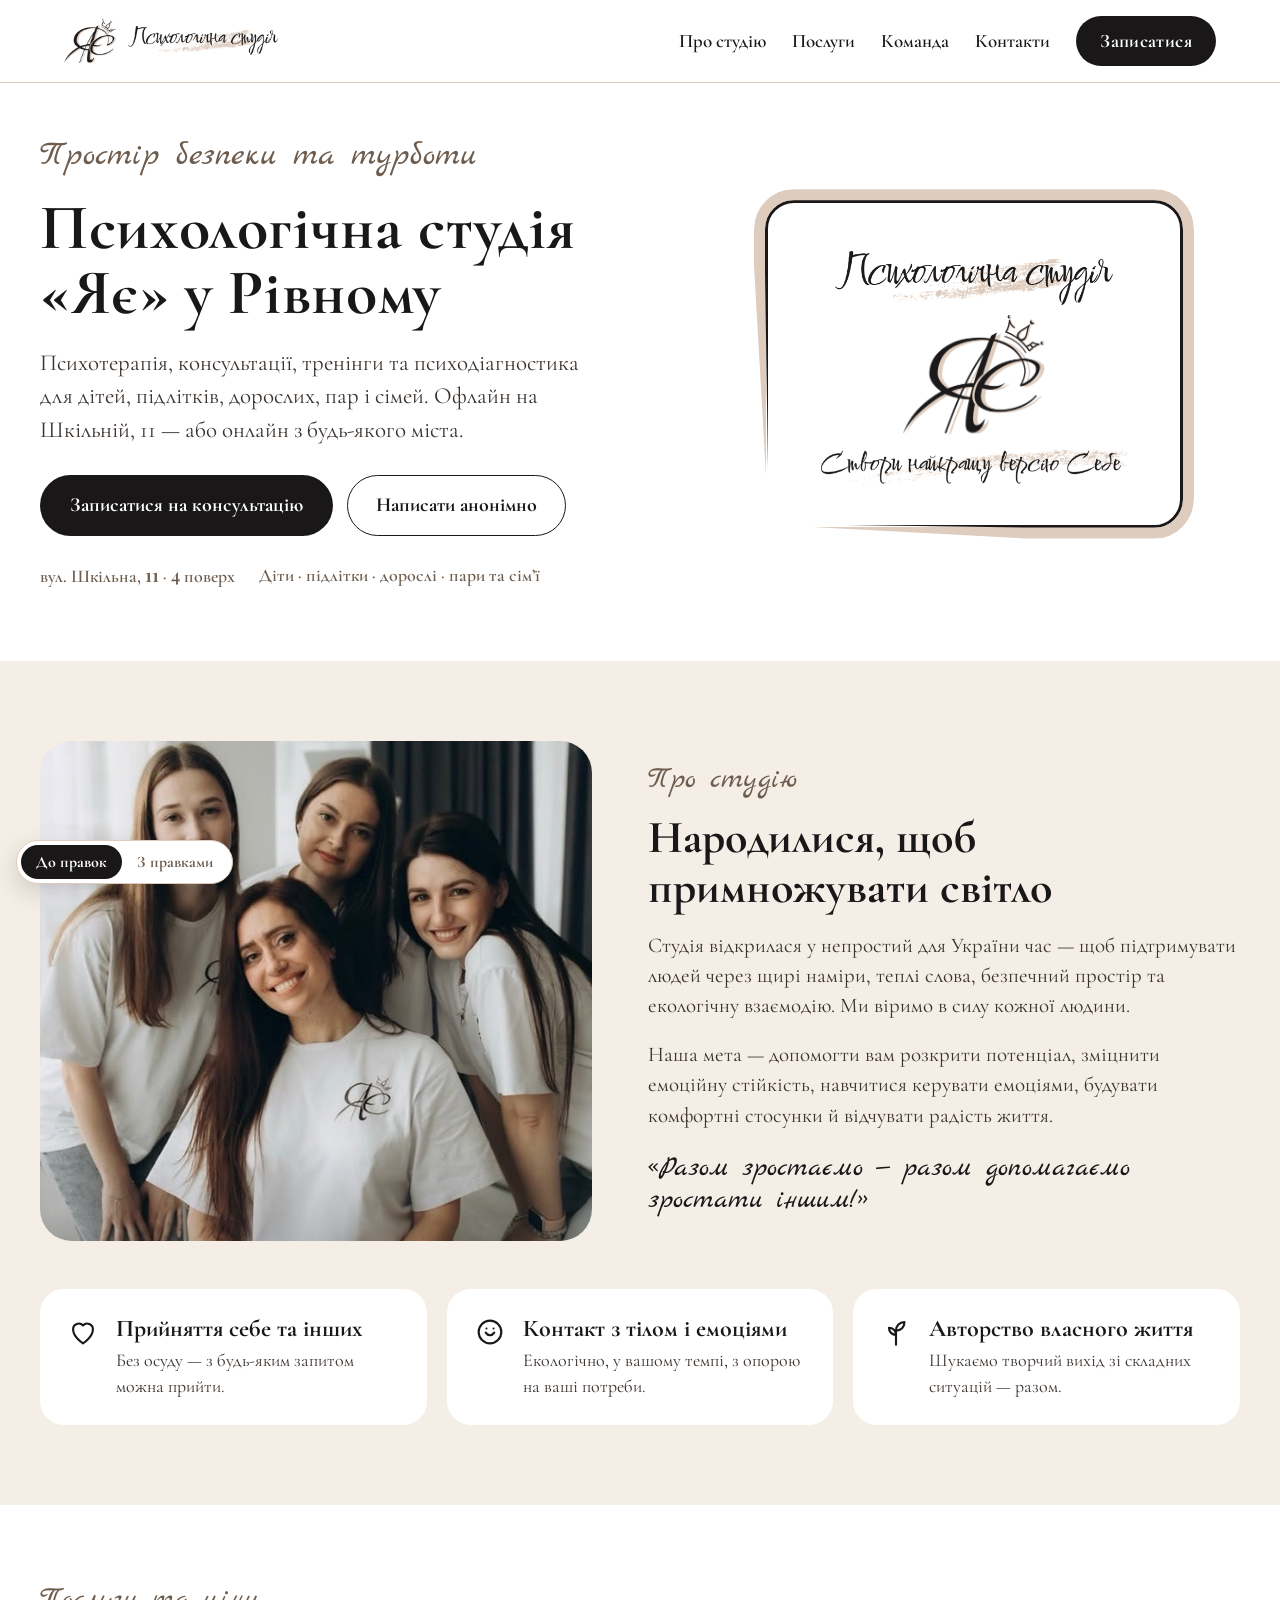
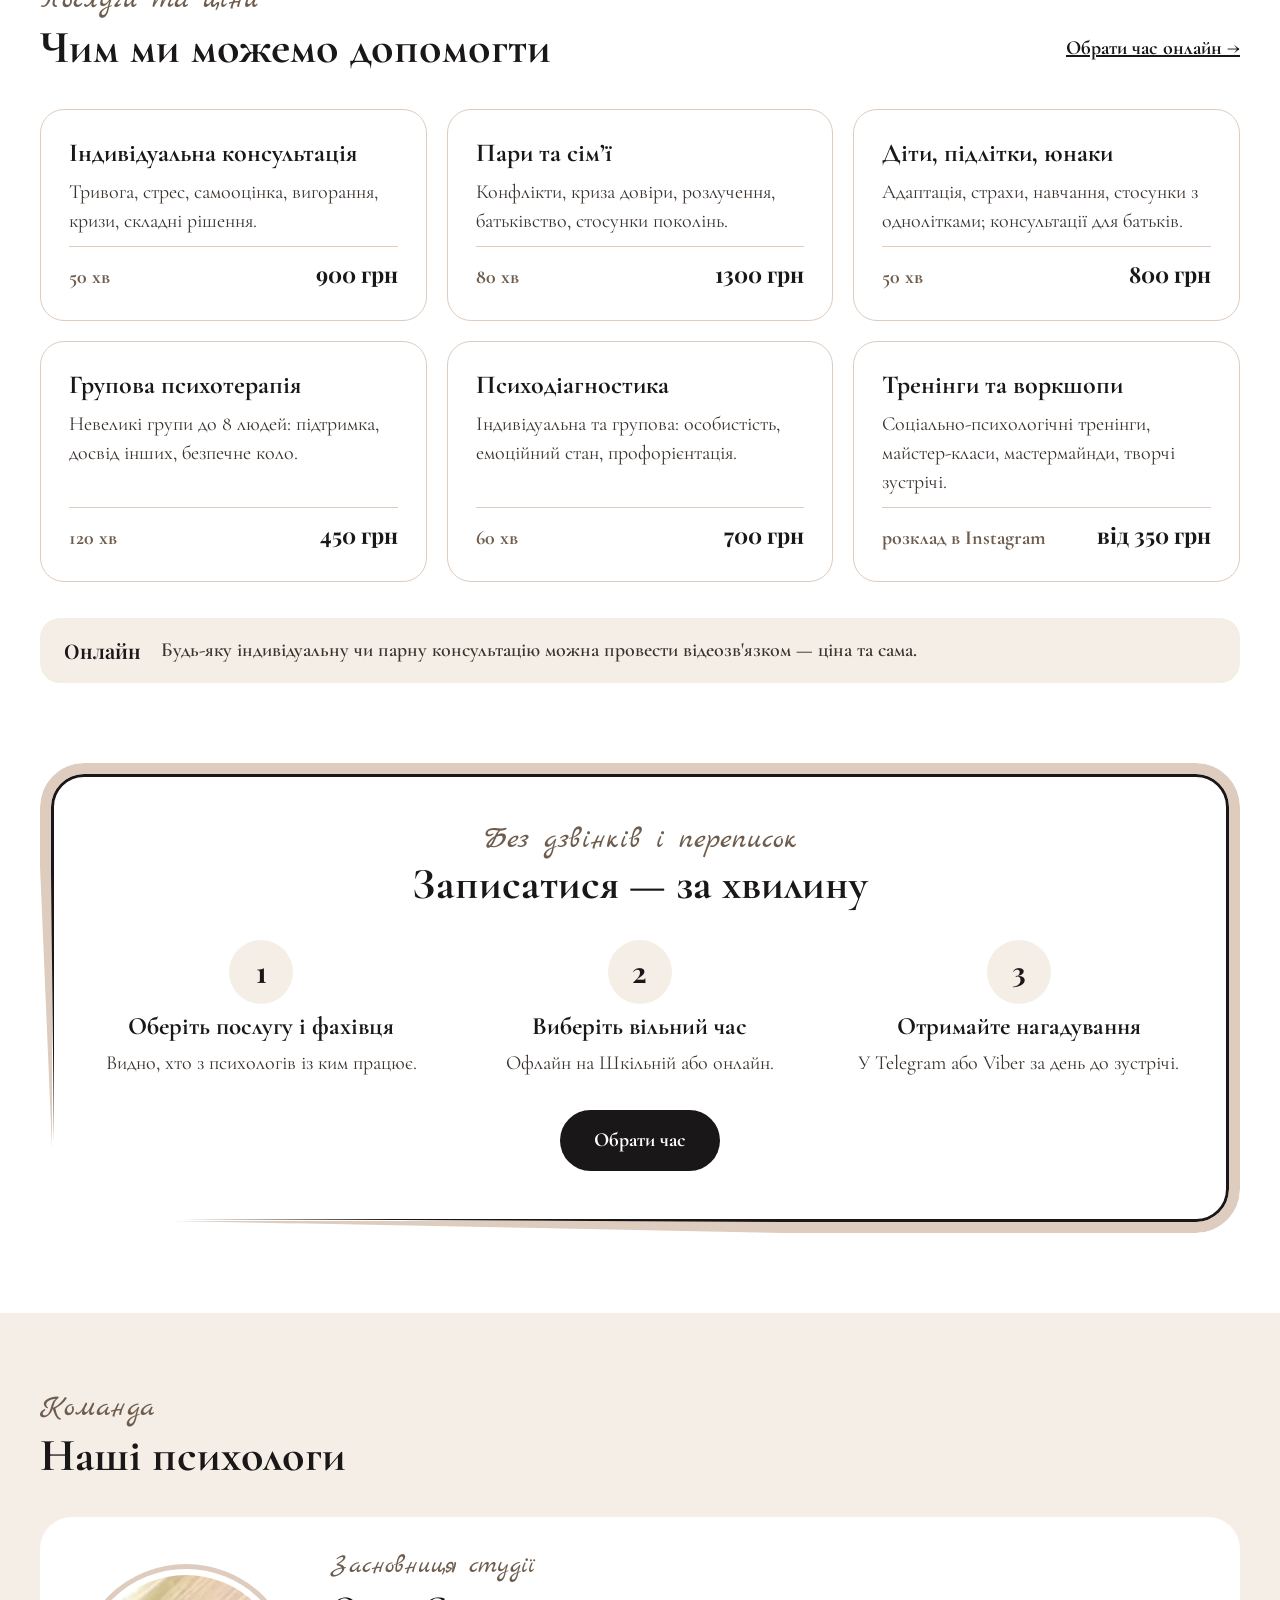
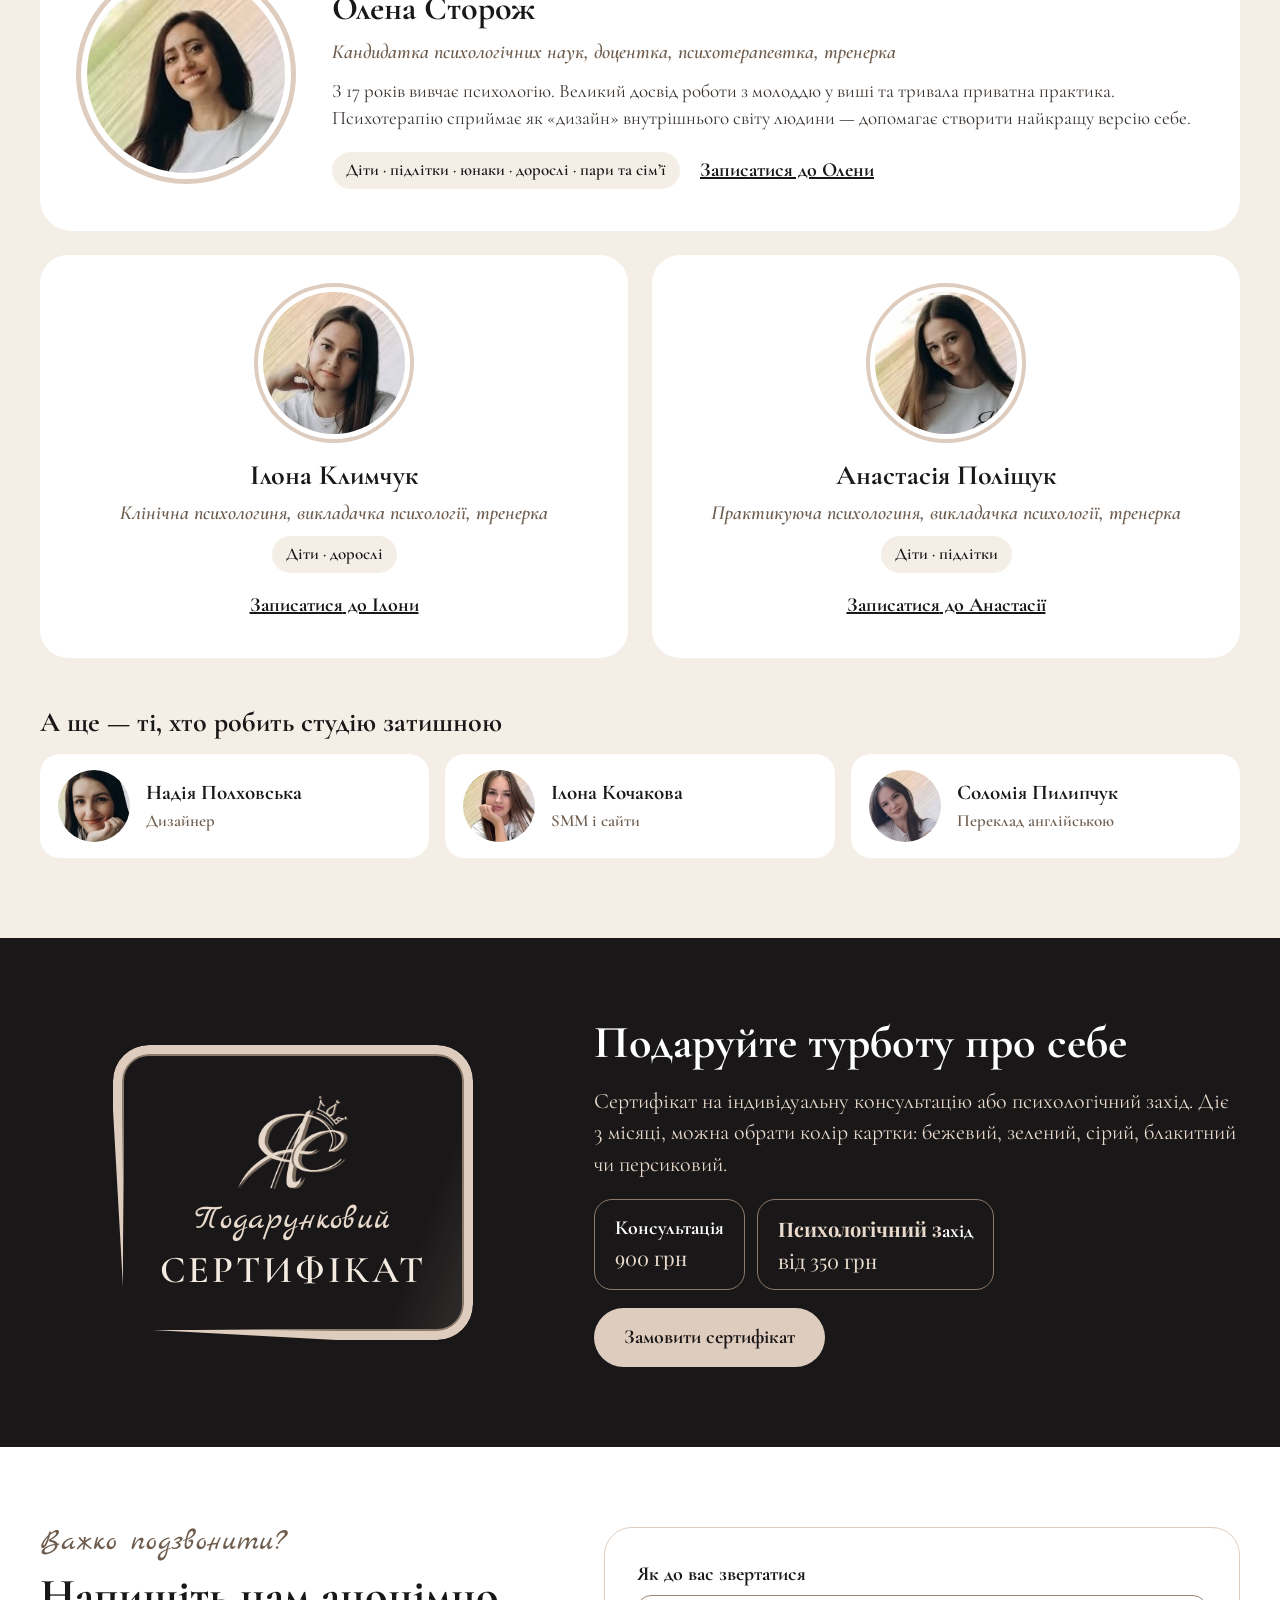
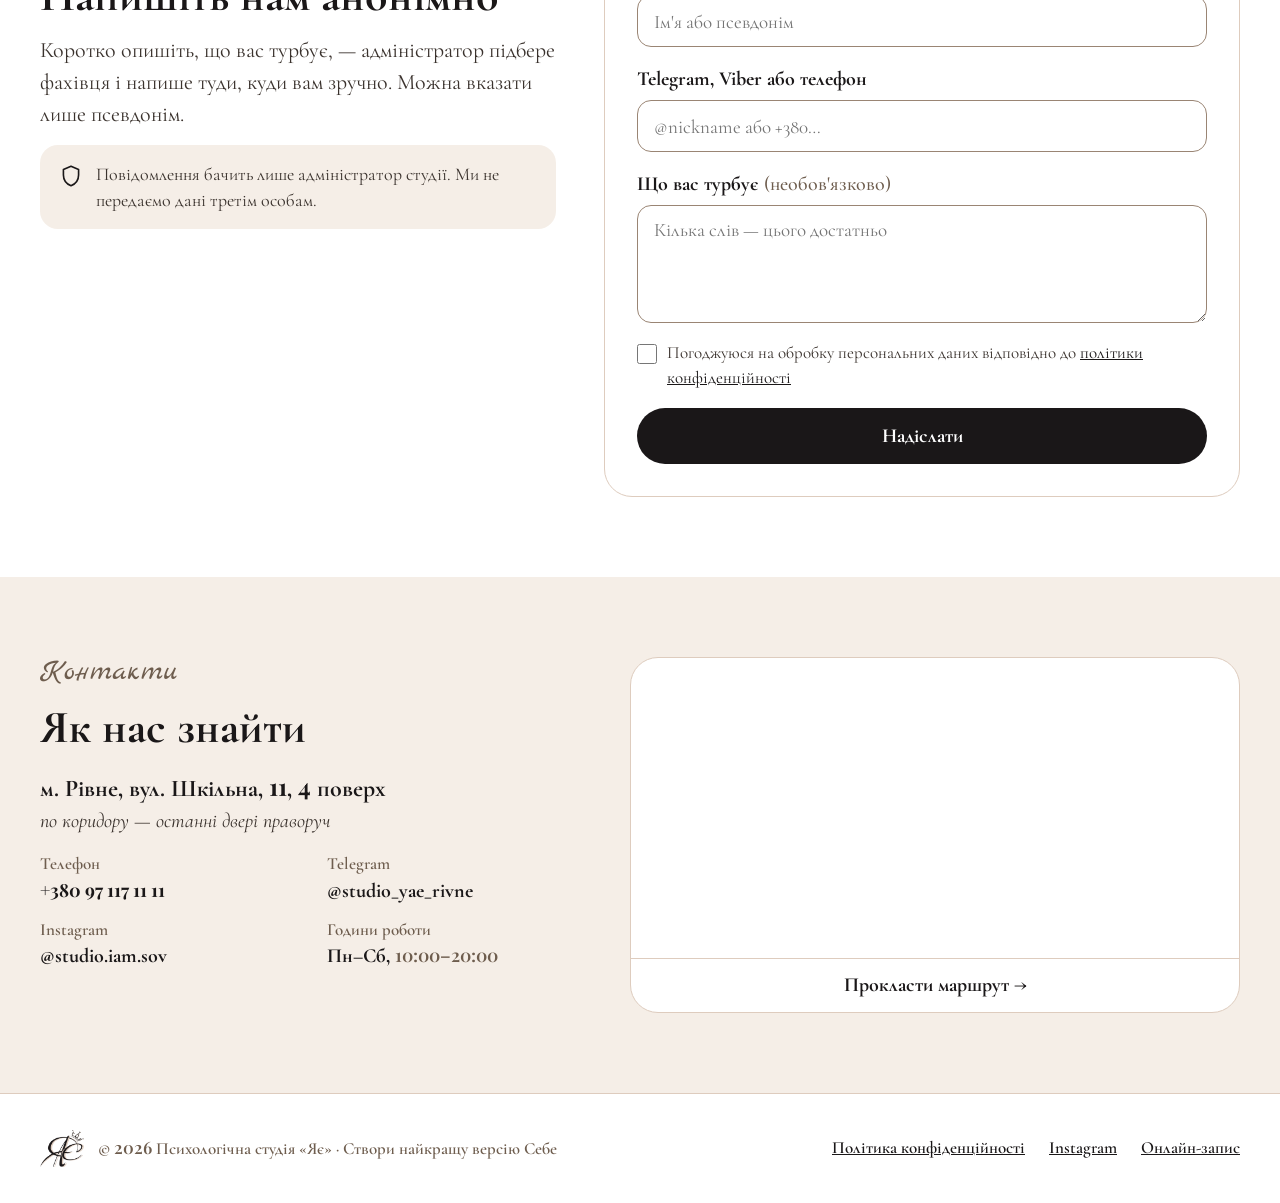
==== v1/index.html @ 4ca18512 "Switch between the site before the brief (v1/) and the merged one; drop the palette experiment Co-Au" ====
<!doctype html>
<html lang="uk">
<head>
<meta charset="utf-8">
<meta name="viewport" content="width=device-width, initial-scale=1">
<title>Психологічна студія «Яє» — Рівне</title>
<meta name="description" content="Психологічна студія «Яє» у Рівному: психотерапія, консультації, тренінги та психодіагностика для дітей, підлітків, дорослих, пар і сімей. Офлайн і онлайн.">
<meta property="og:title" content="Психологічна студія «Яє» — Рівне">
<meta property="og:description" content="Простір безпеки та турботи. Створи найкращу версію Себе.">
<meta property="og:image" content="assets/team.jpg">
<link rel="icon" href="assets/logo.png">
<link rel="preconnect" href="https://fonts.googleapis.com">
<link rel="preconnect" href="https://fonts.gstatic.com" crossorigin>
<link href="https://fonts.googleapis.com/css2?family=Cormorant+Garamond:ital,wght@0,500;0,600;0,700;1,500;1,600&family=Playfair+Display:wght@400;600;700&family=Marck+Script&display=swap" rel="stylesheet">
<link rel="stylesheet" href="style.css">
<script>if (!matchMedia('(prefers-reduced-motion: reduce)').matches) document.documentElement.classList.add('motion');</script>
<style>.vswitch{position:fixed;left:16px;bottom:16px;z-index:90;display:flex;background:#fff;border:1.5px solid #DECCBE;border-radius:999px;padding:4px;box-shadow:0 8px 24px rgba(26,23,24,.16)}.vswitch a{border-radius:999px;padding:9px 15px;font:700 16px/1 "Cormorant Garamond",Georgia,serif;color:#6E5D4E;text-decoration:none}.vswitch a.on{background:#1A1718;color:#fff}html.intro-on .vswitch{display:none}@media print{.vswitch{display:none}}</style>
</head>
<body>

<a href="#event" class="strip" data-until="2026-10-18">
  <span class="d-only"><span class="script">Запрошуємо!</span>&nbsp; День відкритих дверей — <span class="num">17</span> жовтня, <span class="num">11:00–19:00</span> · вхід вільний <span class="arr">→</span></span>
  <span class="m-only">День відкритих дверей · <span class="num">17</span> жовтня, <span class="num">11:00–19:00</span> <span class="arr">→</span></span>
</a>

<header class="site-header" id="header">
  <div class="wrap">
    <a href="#top" class="brand">
      <img src="assets/logo.png" alt="Логотип студії Я-Є" width="52">
      <img src="assets/wordmark.png" alt="Психологічна студія" width="150">
    </a>
    <a href="booking.html" class="btn header-cta m-only">Записатися</a>
    <button type="button" class="burger" id="burger" aria-label="Відкрити меню" aria-expanded="false" aria-controls="nav">
      <svg class="i-open" width="20" height="20" viewBox="0 0 24 24" fill="none" stroke="#1A1718" stroke-width="2" stroke-linecap="round" aria-hidden="true"><path d="M4 7h16M4 12h16M4 17h16"/></svg>
      <svg class="i-close" width="20" height="20" viewBox="0 0 24 24" fill="none" stroke="#1A1718" stroke-width="2" stroke-linecap="round" aria-hidden="true"><path d="M6 6l12 12M18 6L6 18"/></svg>
    </button>
    <nav class="site-nav" id="nav" aria-label="Головне меню">
      <a href="#about">Про студію</a>
      <a href="#services">Послуги<span class="m-only"> та ціни</span></a>
      <a href="#team">Команда</a>
      <a href="#event" data-until="2026-10-18">Події</a>
      <a href="#gift" class="m-only">Сертифікати</a>
      <a href="#contacts">Контакти</a>
      <a href="https://www.instagram.com/studio.iam.sov/" class="insta m-only">Instagram @studio.iam.sov</a>
      <a href="booking.html" class="btn">Записатися</a>
    </nav>
  </div>
</header>

<main>
  <section id="top" class="hero">
    <div class="wrap">
      <div class="hero-text">
        <div class="script">Простір безпеки та турботи</div>
        <h1>Психологічна студія «Яє» у Рівному</h1>
        <p class="lead">Психотерапія, консультації, тренінги та психодіагностика для дітей, підлітків, дорослих, пар і сімей. <span class="d-only">Офлайн на Шкільній, 11 — або онлайн з будь-якого міста.</span><span class="m-only">Офлайн або онлайн.</span></p>
        <div class="actions">
          <a href="booking.html" class="btn">Записатися на консультацію</a>
          <a href="#ask" class="btn-outline">Написати анонімно</a>
        </div>
        <div class="hero-meta">
          <span>вул. Шкільна, <span class="num">11</span> · <span class="num">4</span> поверх</span>
          <span>Діти · підлітки · дорослі · пари та сім’ї</span>
        </div>
      </div>
      <div class="hero-art">
        <div class="frame">
          <div class="frame-inner">
            <img src="assets/wordmark.png" alt="Психологічна студія" style="width:78%;max-width:280px">
            <img src="assets/logo.png" alt="Логотип студії Я-Є" style="width:40%;max-width:150px">
            <img src="assets/slogan.png" alt="Створи найкращу версію себе" style="width:86%;max-width:320px;margin-top:6px">
          </div>
        </div>
      </div>
    </div>
  </section>

  <section id="about" class="sand about">
    <div class="wrap">
      <div class="about-top">
        <div class="about-photo">
          <img src="assets/team.jpg" alt="Команда студії «Яє»" width="640" height="580">
        </div>
        <div class="about-text">
          <div class="script">Про студію</div>
          <h2>Народилися, щоб примножувати світло</h2>
          <p>Студія відкрилася у непростий для України час — щоб підтримувати людей через щирі наміри, теплі слова, безпечний простір та екологічну взаємодію.<span class="d-only"> Ми віримо в силу кожної людини.</span></p>
          <p>Наша мета — допомогти вам розкрити потенціал, зміцнити емоційну стійкість, навчитися керувати емоціями, будувати комфортні стосунки й відчувати радість життя.</p>
          <div class="motto">«Разом зростаємо — разом допомагаємо зростати іншим!»</div>
        </div>
      </div>
      <div class="values">
        <div class="value">
          <svg width="34" height="34" viewBox="0 0 24 24" fill="none" stroke="#1A1718" stroke-width="1.5" stroke-linecap="round" stroke-linejoin="round" aria-hidden="true"><path d="M12 20s-7-4.4-7-10a4 4 0 0 1 7-2.6A4 4 0 0 1 19 10c0 5.6-7 10-7 10z"/></svg>
          <div><h3>Прийняття себе та інших</h3><p>Без осуду — з будь-яким запитом можна прийти.</p></div>
        </div>
        <div class="value">
          <svg width="34" height="34" viewBox="0 0 24 24" fill="none" stroke="#1A1718" stroke-width="1.5" stroke-linecap="round" stroke-linejoin="round" aria-hidden="true"><circle cx="12" cy="12" r="8"/><path d="M9 12.5c.8 1.2 1.8 1.8 3 1.8s2.2-.6 3-1.8"/><path d="M9.5 9.5h.01M14.5 9.5h.01"/></svg>
          <div><h3>Контакт з тілом і емоціями</h3><p>Екологічно, у вашому темпі, з опорою на ваші потреби.</p></div>
        </div>
        <div class="value">
          <svg width="34" height="34" viewBox="0 0 24 24" fill="none" stroke="#1A1718" stroke-width="1.5" stroke-linecap="round" stroke-linejoin="round" aria-hidden="true"><path d="M12 21V11"/><path d="M12 11c0-3.5 2.5-6 6-6 0 3.5-2.5 6-6 6z"/><path d="M12 14c0-3-2.2-5-5-5 0 3 2.2 5 5 5z"/></svg>
          <div><h3>Авторство власного життя</h3><p>Шукаємо творчий вихід зі складних ситуацій — разом.</p></div>
        </div>
      </div>
    </div>
  </section>

  <section id="services" class="services">
    <div class="wrap stack">
      <div class="services-head" style="display:flex;flex-wrap:wrap;align-items:flex-end;justify-content:space-between;gap:16px">
        <div class="head">
          <div class="script">Послуги та ціни</div>
          <h2>Чим ми можемо допомогти</h2>
        </div>
        <a href="booking.html" class="d-only" style="font-weight:700;font-size:20px;padding:10px 0">Обрати час онлайн →</a>
      </div>
      <div class="svc-grid">
        <div class="svc">
          <div class="svc-head"><h3>Індивідуальна консультація</h3><span class="cost m-only">900 грн</span></div>
          <p>Тривога, стрес, самооцінка, вигорання, кризи, складні рішення.</p>
          <div class="price"><span class="time">50 хв<span class="m-only"> · офлайн або онлайн</span></span><span class="cost d-only">900 грн</span></div>
        </div>
        <div class="svc">
          <div class="svc-head"><h3>Пари та сім’ї</h3><span class="cost m-only">1300 грн</span></div>
          <p>Конфлікти, криза довіри, розлучення, батьківство, стосунки поколінь.</p>
          <div class="price"><span class="time">80 хв<span class="m-only"> · офлайн або онлайн</span></span><span class="cost d-only">1300 грн</span></div>
        </div>
        <div class="svc">
          <div class="svc-head"><h3>Діти, підлітки, юнаки</h3><span class="cost m-only">800 грн</span></div>
          <p>Адаптація, страхи, навчання, стосунки з однолітками; консультації для батьків.</p>
          <div class="price"><span class="time">50 хв</span><span class="cost d-only">800 грн</span></div>
        </div>
        <div class="svc">
          <div class="svc-head"><h3>Групова психотерапія</h3><span class="cost m-only">450 грн</span></div>
          <p>Невеликі групи до 8 людей: підтримка, досвід інших, безпечне коло.</p>
          <div class="price"><span class="time">120 хв<span class="m-only"> · до 8 людей</span></span><span class="cost d-only">450 грн</span></div>
        </div>
        <div class="svc">
          <div class="svc-head"><h3>Психодіагностика</h3><span class="cost m-only">700 грн</span></div>
          <p>Індивідуальна та групова: особистість, емоційний стан, профорієнтація.</p>
          <div class="price"><span class="time">60 хв</span><span class="cost d-only">700 грн</span></div>
        </div>
        <div class="svc">
          <div class="svc-head"><h3>Тренінги та воркшопи</h3><span class="cost m-only">від 350 грн</span></div>
          <p>Соціально-психологічні тренінги, майстер-класи, мастермайнди, творчі зустрічі.</p>
          <div class="price"><span class="time">розклад в Instagram</span><span class="cost d-only">від 350 грн</span></div>
        </div>
      </div>
      <div class="note">
        <span class="num">Онлайн</span>
        <span class="muted"><span class="m-only"> — </span>Будь-яку індивідуальну чи парну консультацію можна провести відеозв'язком<span class="d-only"> — ціна та сама</span>.</span>
      </div>
      <a href="booking.html" class="btn m-only">Обрати час онлайн</a>
    </div>
  </section>

  <section class="steps">
    <div class="wrap frame">
      <div class="frame-inner">
        <div class="head" style="align-items:center;text-align:center;gap:6px">
          <div class="script">Без дзвінків і переписок</div>
          <h2 style="font-size:44px">Записатися — за хвилину</h2>
        </div>
        <div class="steps-list">
          <div class="step"><span class="n">1</span><div><h3>Оберіть послугу і фахівця</h3><p class="muted">Видно, хто з психологів із ким працює.</p></div></div>
          <div class="step"><span class="n">2</span><div><h3>Виберіть вільний час</h3><p class="muted">Офлайн на Шкільній або онлайн.</p></div></div>
          <div class="step"><span class="n">3</span><div><h3>Отримайте нагадування</h3><p class="muted">У Telegram або Viber за день до зустрічі.</p></div></div>
        </div>
        <div class="center" style="display:flex;justify-content:center">
          <a href="booking.html" class="btn" style="padding:16px 34px">Обрати час</a>
        </div>
      </div>
    </div>
  </section>

  <section id="team" class="sand team">
    <div class="wrap stack">
      <div class="head">
        <div class="script">Команда</div>
        <h2>Наші психологи</h2>
        <span class="m-only" style="font-size:16px;color:#6E5D4E;font-weight:600">Гортайте вбік →</span>
      </div>

      <div class="psy-list">
        <div class="person founder">
          <div class="avatar"><img src="assets/olena.jpg" alt="Олена Сторож" width="210" height="210"></div>
          <div class="info">
            <div class="badge">Засновниця студії</div>
            <h3>Олена Сторож</h3>
            <div class="role">Кандидатка психологічних наук, доцентка, психотерапевтка, тренерка</div>
            <p class="bio">З 17 років вивчає психологію. Великий досвід роботи з молоддю у виші та тривала приватна практика. Психотерапію сприймає як «дизайн» внутрішнього світу людини — допомагає створити найкращу версію себе.</p>
            <div class="row">
              <span class="pill-tag">Діти · <span class="d-only">підлітки · юнаки · </span>дорослі · пари та сім’ї</span>
              <a href="booking.html?spec=a" class="cta">Записатися<span class="d-only"> до Олени</span></a>
            </div>
          </div>
        </div>
        <div class="person">
          <div class="avatar"><img src="assets/ilona-klymchuk.jpg" alt="Ілона Климчук" width="220" height="220"></div>
          <div class="badge m-only"></div>
          <h3>Ілона Климчук</h3>
          <div class="role">Клінічна психологиня, викладачка психології, тренерка</div>
          <span class="pill-tag">Діти · дорослі</span>
          <a href="booking.html?spec=b" class="cta">Записатися<span class="d-only"> до Ілони</span></a>
        </div>
        <div class="person">
          <div class="avatar"><img src="assets/anastasiia.jpg" alt="Анастасія Поліщук" width="205" height="205"></div>
          <div class="badge m-only"></div>
          <h3>Анастасія Поліщук</h3>
          <div class="role">Практикуюча психологиня, викладачка психології, тренерка</div>
          <span class="pill-tag">Діти · підлітки</span>
          <a href="booking.html?spec=c" class="cta">Записатися<span class="d-only"> до Анастасії</span></a>
        </div>
      </div>

      <div class="crew">
        <h3>А ще — ті, хто робить студію затишною</h3>
        <div class="crew-list">
          <div class="crew-item"><img src="assets/nadiia.jpg" alt="Надія Полховська"><div><b>Надія Полховська</b><span>Дизайнер</span></div></div>
          <div class="crew-item"><img src="assets/ilona-kochakova.jpg" alt="Ілона Кочакова"><div><b>Ілона Кочакова</b><span>SMM і сайти</span></div></div>
          <div class="crew-item"><img src="assets/solomiia.jpg" alt="Соломія Пилипчук"><div><b>Соломія Пилипчук</b><span>Переклад англійською</span></div></div>
        </div>
      </div>
    </div>
  </section>

  <section id="event" class="event" data-until="2026-10-18">
    <div class="frame">
      <div class="frame-inner">
        <div class="cal" aria-label="17 жовтня, субота, 11:00–19:00">
          <div class="m">ЖОВТЕНЬ</div>
          <div class="d">17</div>
          <div class="w">субота · 11:00–19:00</div>
        </div>
        <div class="event-text">
          <div class="script">Запрошуємо на</div>
          <h2>ДЕНЬ ВІДКРИТИХ ДВЕРЕЙ</h2>
          <ul class="program">
            <li>знайомство з командою</li>
            <li>наші цінності й напрями роботи</li>
            <li>обговорення ваших запитів</li>
            <li>частування, фото та відео</li>
          </ul>
          <div class="addr">вул. Шкільна, <span class="num">11</span>, <span class="num">4</span> поверх <i>— по коридору останні двері праворуч</i></div>
          <div class="ev-actions" style="display:flex;flex-wrap:wrap;gap:14px;margin-top:4px">
            <a href="#contacts" class="btn" style="padding:14px 28px;font-size:20px">Як нас знайти</a>
            <span class="bye">До зустрічі!</span>
          </div>
        </div>
      </div>
    </div>
  </section>

  <section id="gift" class="gift">
    <div class="wrap">
      <div class="gift-art">
        <div class="frame">
          <span class="sheen" aria-hidden="true"></span>
          <div class="frame-inner">
            <img src="assets/logo-light.png" alt="Логотип студії Я-Є" width="110">
            <div class="script">Подарунковий</div>
            <div class="title">СЕРТИФІКАТ</div>
          </div>
        </div>
      </div>
      <div class="gift-text">
        <h2>Подаруйте турботу про себе</h2>
        <p>Сертифікат на індивідуальну консультацію або психологічний захід. Діє 3 місяці, можна обрати колір картки<span class="d-only">: бежевий, зелений, сірий, блакитний чи персиковий</span>.</p>
        <div class="gift-opts">
          <div class="opt"><b>Консультація</b><span>900 грн</span></div>
          <div class="opt"><b><span class="d-only">Психологічний з</span><span class="m-only">З</span>ахід</b><span>від 350 грн</span></div>
        </div>
        <div><a href="#ask" class="btn-light">Замовити сертифікат</a></div>
      </div>
    </div>
  </section>

  <section id="ask">
    <div class="wrap two">
      <div class="ask-text">
        <div class="script">Важко подзвонити?</div>
        <h2>Напишіть нам анонімно</h2>
        <p class="muted"><span class="d-only">Коротко опишіть, що вас турбує, — а</span><span class="m-only">А</span>дміністратор підбере фахівця і напише туди, куди вам зручно. Можна вказати лише псевдонім.</p>
        <div class="privacy d-only">
          <svg width="26" height="26" viewBox="0 0 24 24" fill="none" stroke="#1A1718" stroke-width="1.5" stroke-linecap="round" stroke-linejoin="round" aria-hidden="true"><path d="M12 3l7 3v5c0 4.5-3 8.3-7 10-4-1.7-7-5.5-7-10V6l7-3z"/></svg>
          <span>Повідомлення бачить лише адміністратор студії. Ми не передаємо дані третім особам.</span>
        </div>
      </div>
      <form class="ask" id="ask-form">
        <div class="field">
          <label for="ask-name">Як до вас звертатися</label>
          <input id="ask-name" name="name" type="text" placeholder="Ім'я або псевдонім" autocomplete="nickname" required>
        </div>
        <div class="field">
          <label for="ask-contact">Telegram, Viber або телефон</label>
          <input id="ask-contact" name="contact" type="text" placeholder="@nickname або +380…" required>
        </div>
        <div class="field">
          <label for="ask-text">Що вас турбує <span>(необов'язково)</span></label>
          <textarea id="ask-text" name="message" rows="4" placeholder="Кілька слів — цього достатньо"></textarea>
        </div>
        <label class="check">
          <input type="checkbox" required>
          <span>Погоджуюся на обробку персональних даних відповідно до <a href="#privacy">політики конфіденційності</a></span>
        </label>
        <button type="submit" class="btn">Надіслати</button>
        <div class="form-ok" id="ask-ok" hidden><svg width="24" height="24" viewBox="0 0 24 24" fill="none" stroke="#1A1718" stroke-width="2" stroke-linecap="round" stroke-linejoin="round" aria-hidden="true"><path d="M5 12.5l4.5 4.5L19 7.5"/></svg><span>Дякуємо! Адміністратор напише вам найближчим часом.</span></div>
        <div class="safe-note m-only">
          <svg width="20" height="20" viewBox="0 0 24 24" fill="none" stroke="#1A1718" stroke-width="1.6" stroke-linecap="round" stroke-linejoin="round" aria-hidden="true"><path d="M12 3l7 3v5c0 4.5-3 8.3-7 10-4-1.7-7-5.5-7-10V6l7-3z"/></svg>
          <span>Повідомлення бачить лише адміністратор студії.</span>
        </div>
      </form>
    </div>
  </section>

  <section id="contacts" class="sand contacts">
    <div class="wrap two" style="gap:40px">
      <div class="info">
        <div class="script">Контакти</div>
        <h2>Як нас знайти</h2>
        <div class="where">
          <b>м. Рівне, вул. Шкільна, <span class="num">11</span>, <span class="num">4</span> поверх</b>
          <i>по коридору — останні двері праворуч</i>
        </div>
        <div class="kv">
          <a href="tel:+380971171111"><span><span class="d-only">Телефон</span><span class="m-only">Подзвонити</span></span><b class="num">+380 97 117 11 11</b></a>
          <a href="https://t.me/studio_yae_rivne"><span>Telegram</span><b>@studio_yae_rivne</b></a>
          <a href="https://www.instagram.com/studio.iam.sov/"><span>Instagram</span><b>@studio.iam.sov</b></a>
          <div><span>Години роботи</span><b>Пн–Сб, <span class="num">10:00–20:00</span></b></div>
        </div>
      </div>
      <div class="map">
        <iframe title="Карта: Рівне, вул. Шкільна, 11" loading="lazy" referrerpolicy="no-referrer-when-downgrade" src="https://maps.google.com/maps?q=%D0%A0%D1%96%D0%B2%D0%BD%D0%B5%2C%20%D0%B2%D1%83%D0%BB.%20%D0%A8%D0%BA%D1%96%D0%BB%D1%8C%D0%BD%D0%B0%2C%2011&z=16&output=embed"></iframe>
        <a href="https://maps.google.com/?q=%D0%A0%D1%96%D0%B2%D0%BD%D0%B5%2C%20%D0%B2%D1%83%D0%BB.%20%D0%A8%D0%BA%D1%96%D0%BB%D1%8C%D0%BD%D0%B0%2C%2011" target="_blank" rel="noopener">Прокласти маршрут →</a>
      </div>
    </div>
  </section>
</main>

<footer id="privacy" class="site-footer">
  <div class="wrap">
    <div class="brand-line">
      <img src="assets/logo.png" alt="Логотип студії Я-Є" width="44">
      <span>© <span class="num">2026</span> Психологічна студія «Яє»<span class="d-only"> · Створи найкращу версію Себе</span></span>
    </div>
    <div class="links">
      <a href="#privacy">Політика конфіденційності</a>
      <a href="https://www.instagram.com/studio.iam.sov/" class="d-only">Instagram</a>
      <a href="booking.html">Онлайн-запис</a>
    </div>
  </div>
</footer>

<script>
  // Mobile menu
  var header = document.getElementById('header');
  var burger = document.getElementById('burger');
  function setMenu(open) {
    header.classList.toggle('menu-open', open);
    burger.setAttribute('aria-expanded', open);
    burger.setAttribute('aria-label', open ? 'Закрити меню' : 'Відкрити меню');
  }
  burger.addEventListener('click', function () { setMenu(!header.classList.contains('menu-open')); });
  document.querySelectorAll('#nav a').forEach(function (a) { a.addEventListener('click', function () { setMenu(false); }); });

  // Hide the open-day announcement once the event is over
  var today = new Date().toISOString().slice(0, 10);
  document.querySelectorAll('[data-until]').forEach(function (el) {
    if (today >= el.getAttribute('data-until')) el.remove();
  });

  // Anonymous request form (not sent anywhere yet)
  document.getElementById('ask-form').addEventListener('submit', function (e) {
    e.preventDefault();
    this.querySelector('button[type=submit]').hidden = true;
    document.getElementById('ask-ok').hidden = false;
  });

  // Header gets a soft shadow once the page scrolls
  function onScroll() { header.classList.toggle('scrolled', window.scrollY > 8); }
  window.addEventListener('scroll', onScroll, { passive: true });
  onScroll();

  // Motion: frames draw themselves, blocks float in, script captions write themselves
  (function () {
    if (!document.documentElement.classList.contains('motion') || !('IntersectionObserver' in window)) {
      document.documentElement.classList.remove('motion');
      return;
    }

    // Hero title word by word
    var h1 = document.querySelector('.hero h1');
    h1.innerHTML = h1.textContent.trim().split(/\s+/).map(function (w, i) {
      return '<span class="wd" style="--i:' + i + '">' + w + '</span>';
    }).join(' ');

    // Menu items slide in one after another
    document.querySelectorAll('#nav a').forEach(function (a, i) { a.style.setProperty('--i', i); });

    // Start each frame's brush stroke inside its open corner
    var frames = document.querySelectorAll('.frame');
    function aimFrames() {
      frames.forEach(function (f) {
        var w = f.offsetWidth, h = f.offsetHeight;
        function ang(x, y) { return (Math.atan2(x - w / 2, h / 2 - y) * 180 / Math.PI + 360) % 360; }
        f.style.setProperty('--fs', ((ang(0, h * .82) + ang(w * .11, h)) / 2).toFixed(1) + 'deg');
      });
    }
    aimFrames();
    window.addEventListener('resize', aimFrames);

    var reveal = '.head > :not(.script), .services-head > a, .about-photo, .about-text > :not(.script), .value, .svc, .note,' +
      ' .services .wrap > .btn, .step, .steps .center, .person, .crew h3, .crew-item, .cal, .event-text > :not(.script),' +
      ' .gift-text > *, .ask-text > :not(.script), form.ask, .contacts .info > :not(.script), .map';
    document.querySelectorAll(reveal).forEach(function (el) { el.classList.add('rv'); });
    document.querySelectorAll('main .script').forEach(function (el) { if (!el.closest('.hero')) el.classList.add('w'); });

    var io = new IntersectionObserver(function (entries) {
      var n = 0;
      entries.forEach(function (e) {
        if (!e.isIntersecting) return;
        var el = e.target;
        if (el.classList.contains('frame')) el.classList.add('drawn');
        else {
          el.style.setProperty('--d', Math.min(n++ * .09, .45) + 's');
          el.classList.add('in');
        }
        io.unobserve(el);
      });
    }, { rootMargin: '0px 0px -8% 0px', threshold: .12 });
    document.querySelectorAll('.frame, .rv').forEach(function (el) { io.observe(el); });

    var ioScript = new IntersectionObserver(function (entries) {
      entries.forEach(function (e) {
        if (e.isIntersecting) { e.target.classList.add('in'); ioScript.unobserve(e.target); }
      });
    }, { rootMargin: '0px 0px -8% 0px', threshold: .5 });
    document.querySelectorAll('.script.w').forEach(function (el) { ioScript.observe(el); });

    // Gift certificate tilts toward the mouse
    var gift = document.querySelector('.gift-art');
    var card = gift.querySelector('.frame');
    gift.addEventListener('pointermove', function (e) {
      if (e.pointerType !== 'mouse') return;
      var r = card.getBoundingClientRect();
      card.style.setProperty('--ry', ((e.clientX - r.left) / r.width - .5) * 16 + 'deg');
      card.style.setProperty('--rx', -((e.clientY - r.top) / r.height - .5) * 16 + 'deg');
    });
    gift.addEventListener('pointerleave', function () {
      card.style.removeProperty('--rx');
      card.style.removeProperty('--ry');
    });
  })();
</script>
<nav class="vswitch" aria-label="Версія сайту"><a href="./" class="on" aria-current="page">До правок</a><a href="../">З правками</a></nav>
</body>
</html>
---- v1/style.css ----
:root{
  --ink:#1A1718; --brown:#6E5D4E; --text:#3A322D; --beige:#DECCBE; --sand:#F5EEE7; --line:#9A8574;
  --serif:'Cormorant Garamond', Georgia, serif;
  --num:'Playfair Display', Georgia, serif;
  --script:'Marck Script', cursive;
}
*{box-sizing:border-box}
html{scroll-behavior:smooth;scroll-padding-top:90px}
body{margin:0;background:#fff;font-family:var(--serif);color:var(--ink);font-size:20px;line-height:1.45}
a{color:var(--ink)}a:hover{color:var(--brown)}
img{display:block;height:auto;max-width:100%}
input,textarea,select,button{font-family:inherit}
input:focus,textarea:focus,button:focus-visible{outline:2px solid var(--ink);outline-offset:2px}
h1,h2,h3,p{margin:0}
.wrap{max-width:1200px;margin:0 auto}
.num{font-family:var(--num)}
.script{font-family:var(--script);line-height:1;color:var(--brown);font-size:30px}
.muted{color:var(--text)}
.m-only{display:none!important}
section{padding:80px 24px}
.sand{background:var(--sand)}
h2{font-size:46px;line-height:1.08;font-weight:700}
h3{font-weight:700;line-height:1.15}
.head{display:flex;flex-direction:column;gap:8px}
.stack{display:flex;flex-direction:column;gap:36px}
.pill-tag{background:var(--sand);border-radius:999px;padding:6px 14px;font-size:17px;font-weight:600}

.btn{display:inline-flex;align-items:center;justify-content:center;text-decoration:none;background:var(--ink);color:#fff;padding:16px 30px;border-radius:999px;font-weight:700;font-size:20px;border:none;cursor:pointer}
.btn:hover{color:#fff;background:#3A322D}
.btn-outline{display:inline-flex;align-items:center;justify-content:center;text-decoration:none;border:1.5px solid var(--ink);padding:15px 28px;border-radius:999px;font-weight:700;font-size:20px;background:#fff}
.btn-light{display:inline-flex;align-items:center;justify-content:center;text-decoration:none;background:var(--beige);color:var(--ink);padding:15px 30px;border-radius:999px;font-weight:700}
.btn-light:hover{color:var(--ink);background:#E8DACC}

/* Open frame from the studio's logo file: the dark line sits right on the
   beige stroke, the bottom-left corner doesn't close, and the left side and
   the bottom taper off like a brush stroke */
.frame{--bw:12px;--gap:-1px;--lw:3px;--lc:var(--ink);--r:40px;--ri:29px;position:relative;width:100%;padding:calc(var(--bw) + var(--gap) + var(--lw))}
.frame::before,.frame::after{content:"";position:absolute;pointer-events:none;
  clip-path:polygon(0 0,100% 0,100% 100%,62% 100%,11% calc(100% - var(--w)),var(--w) 82%,0 22%)}
.frame::before{--w:var(--bw);inset:0;border:var(--bw) solid var(--beige);border-radius:var(--r)}
.frame::after{--w:var(--lw);inset:calc(var(--bw) + var(--gap));border:var(--lw) solid var(--lc);border-radius:var(--ri)}
.frame-inner{position:relative}

/* Event strip */
.strip{display:block;background:var(--ink);color:#F3EAE0;text-decoration:none;padding:10px 24px;text-align:center;font-size:18px;font-weight:600}
.strip:hover{color:#fff}
.strip .script{font-size:22px;color:var(--beige)}

/* Header */
.site-header{border-bottom:1px solid var(--beige);background:#fff;position:sticky;top:0;z-index:20}
.site-header .wrap{padding:16px 24px;display:flex;align-items:center;justify-content:space-between;gap:16px}
.brand{display:flex;align-items:center;gap:12px;text-decoration:none}
.site-nav{display:flex;flex-wrap:wrap;align-items:center;gap:6px 26px;font-size:19px;font-weight:600}
.site-nav a{text-decoration:none;padding:10px 0}
.site-nav .btn{padding:11px 24px;font-size:19px;letter-spacing:.02em}
.burger{display:none;width:44px;height:44px;border:1.5px solid var(--beige);border-radius:50%;background:#fff;align-items:center;justify-content:center;cursor:pointer;padding:0;flex-shrink:0}
.burger .i-close{display:none}
.menu-open .burger .i-open{display:none}
.menu-open .burger .i-close{display:block}

/* Hero */
.hero{padding:56px 24px 72px}
.hero .wrap{display:flex;flex-wrap:wrap;align-items:center;gap:56px}
.hero-text{flex:1 1 460px;min-width:0;display:flex;flex-direction:column;gap:22px}
.hero .script{font-size:34px}
.hero h1{font-size:64px;line-height:1.02;font-weight:700;letter-spacing:.01em;text-wrap:balance}
.hero .lead{font-size:23px;max-width:560px;color:var(--text)}
.actions{display:flex;flex-wrap:wrap;gap:14px;margin-top:6px}
.hero-meta{display:flex;flex-wrap:wrap;gap:8px 24px;font-size:18px;color:var(--brown);font-weight:600;margin-top:4px}
.hero-art{flex:1 1 380px;min-width:0;display:flex;justify-content:center}
.hero-art .frame{max-width:440px}
.hero-art .frame-inner{padding:48px 28px 40px;display:flex;flex-direction:column;align-items:center;gap:10px}

/* About */
.about .wrap{display:flex;flex-direction:column;gap:48px}
.about-top{display:flex;flex-wrap:wrap;align-items:center;gap:56px}
.about-photo{flex:1 1 420px;min-width:0}
.about-photo img{width:100%;border-radius:32px}
.about-text{flex:1 1 460px;min-width:0;display:flex;flex-direction:column;gap:18px}
.about-text p{font-size:21px;color:var(--text)}
.motto{font-family:var(--script);font-size:28px;line-height:1.15;margin-top:4px}
.values{display:grid;grid-template-columns:repeat(auto-fit,minmax(300px,1fr));gap:20px}
.value{background:#fff;border-radius:24px;padding:26px;display:flex;gap:16px;align-items:flex-start}
.value svg{flex-shrink:0}
.value div{display:flex;flex-direction:column;gap:4px}
.value h3{font-size:24px}
.value p{color:var(--text);font-size:18px}

/* Services */
.svc-grid{display:grid;grid-template-columns:repeat(auto-fit,minmax(330px,1fr));gap:20px}
.svc{border:1.5px solid var(--beige);border-radius:24px;padding:28px;display:flex;flex-direction:column;gap:10px;background:#fff}
.svc-head{display:flex;justify-content:space-between;align-items:baseline;gap:12px}
.svc h3{font-size:26px}
.svc p{flex-grow:1;color:var(--text)}
.svc .price{display:flex;justify-content:space-between;align-items:baseline;border-top:1px solid var(--beige);padding-top:12px;font-weight:700}
.svc .time{color:var(--brown)}
.svc .cost{font-family:var(--num);font-size:22px;white-space:nowrap}
.note{display:flex;flex-wrap:wrap;align-items:center;gap:12px 20px;background:var(--sand);border-radius:20px;padding:18px 24px;font-weight:600}

/* Steps */
.steps{padding:0 24px 80px}
.steps .frame{--r:44px;--ri:33px}
.steps .frame-inner{padding:48px 32px;display:flex;flex-direction:column;gap:32px}
.steps-list{display:grid;grid-template-columns:repeat(auto-fit,minmax(240px,1fr));gap:28px}
.step{display:flex;flex-direction:column;align-items:center;gap:8px;text-align:center}
.step .n{width:64px;height:64px;border-radius:50%;background:var(--sand);display:flex;align-items:center;justify-content:center;font-family:var(--num);font-size:28px;font-weight:700;flex-shrink:0}
.step div{display:flex;flex-direction:column;gap:8px}
.step h3{font-size:25px}

/* Team */
.psy-list{display:grid;grid-template-columns:repeat(2,minmax(0,1fr));gap:24px}
.person{background:#fff;border-radius:28px;padding:28px;display:flex;flex-direction:column;align-items:center;gap:8px;text-align:center}
.avatar{width:160px;height:160px;border-radius:50%;border:4px solid var(--beige);padding:5px;flex-shrink:0}
.avatar img{width:100%;height:100%;border-radius:50%;object-fit:cover}
.person h3{font-size:28px;margin-top:8px}
.person .role{font-style:italic;color:var(--brown);font-weight:600}
.person .bio{color:var(--text);font-size:19px}
.person .cta{font-weight:700;padding:10px 0}
.person .badge{font-family:var(--script);font-size:26px;line-height:1;color:var(--brown)}
.person.founder{grid-column:1/-1;flex-direction:row;flex-wrap:wrap;align-items:center;gap:36px;text-align:left;padding:36px;border-radius:32px}
.founder .avatar{width:220px;height:220px;border-width:5px;padding:6px}
.founder .info{flex:1 1 480px;min-width:0;display:flex;flex-direction:column;gap:10px;align-items:flex-start}
.founder h3{font-size:34px;margin:0}
.founder .row{display:flex;flex-wrap:wrap;align-items:center;gap:8px 20px;margin-top:4px}
.crew{display:flex;flex-direction:column;gap:16px;margin-top:12px}
.crew h3{font-size:28px}
.crew-list{display:grid;grid-template-columns:repeat(auto-fit,minmax(300px,1fr));gap:16px}
.crew-item{display:flex;align-items:center;gap:16px;background:#fff;border-radius:20px;padding:16px 18px}
.crew-item img{width:72px;height:72px;border-radius:50%;object-fit:cover;flex-shrink:0}
.crew-item div{display:flex;flex-direction:column}
.crew-item b{font-size:21px}
.crew-item span{color:var(--brown);font-weight:600;font-size:17px}

/* Event */
.event .frame{--r:44px;--ri:33px;max-width:1200px;margin:0 auto}
.event .frame-inner{padding:44px 40px;display:flex;flex-wrap:wrap;align-items:center;gap:40px}
.cal{flex:0 0 auto;width:220px;border:1.5px solid var(--ink);border-radius:18px;overflow:hidden;text-align:center;background:#fff}
.cal .m{background:var(--beige);padding:10px 0 8px;font-size:20px;font-weight:700;letter-spacing:.14em}
.cal .d{font-family:var(--num);font-size:96px;font-weight:700;line-height:1.1}
.cal .w{padding:0 0 14px;font-size:20px;font-weight:600;font-style:italic}
.event-text{flex:1 1 440px;min-width:0;display:flex;flex-direction:column;gap:14px}
.event h2{line-height:1.05;letter-spacing:.03em}
.program{display:grid;grid-template-columns:repeat(auto-fit,minmax(220px,1fr));gap:6px 24px;color:var(--text);list-style:none;margin:0;padding:0}
.program li::before{content:"· "}
.event .addr{font-weight:700}
.event .addr i{font-weight:500;color:var(--brown)}
.event .bye{font-family:var(--script);font-size:30px;line-height:1.6}

/* Gift */
.gift{background:var(--ink);color:#F3EAE0}
.gift .wrap{display:flex;flex-wrap:wrap;align-items:center;gap:48px}
.gift-art{flex:1 1 320px;min-width:0;display:flex;justify-content:center}
.gift-art .frame{max-width:360px;--bw:10px;--gap:-1px;--lw:2.5px;--lc:#8C7A6B;--r:36px;--ri:27px}
.gift-art .frame-inner{padding:40px 24px;display:flex;flex-direction:column;align-items:center;gap:14px}
.gift-art .script{font-size:34px;color:#E8DACC}
.gift-art .title{font-size:38px;font-weight:600;letter-spacing:.08em;line-height:1}
.gift-text{flex:1 1 460px;min-width:0;display:flex;flex-direction:column;gap:18px}
.gift h2{color:#fff}
.gift-text > p{font-size:22px;color:#E8DACC}
.gift-opts{display:flex;flex-wrap:wrap;gap:12px}
.gift .opt{border:1.5px solid #8C7A6B;border-radius:18px;padding:14px 20px;display:flex;flex-direction:column}
.gift .opt b{color:#fff}
.gift .opt span{font-family:var(--num);color:#E8DACC}

/* Ask form */
.two{display:flex;flex-wrap:wrap;gap:48px}
.two > *{min-width:0}
.ask-text{flex:1 1 340px;display:flex;flex-direction:column;gap:14px}
.ask-text > p{font-size:22px}
.privacy{display:flex;align-items:flex-start;gap:12px;background:var(--sand);border-radius:18px;padding:16px 18px;font-size:18px;color:var(--text)}
.privacy svg{flex-shrink:0;margin-top:2px}
form.ask{flex:1 1 460px;display:flex;flex-direction:column;gap:18px;border:1.5px solid var(--beige);border-radius:28px;padding:32px}
.field{display:flex;flex-direction:column;gap:6px}
.field label{font-weight:700}
.field label span{font-weight:500;color:var(--brown)}
.field input,.field textarea{border:1.5px solid var(--line);border-radius:14px;padding:0 16px;font-size:19px;color:var(--ink);background:#fff}
.field input{height:52px}
.field textarea{padding:12px 16px;resize:vertical}
.check{display:flex;align-items:flex-start;gap:10px;font-size:17px;color:var(--text);cursor:pointer}
.check input{width:20px;height:20px;margin:3px 0 0;accent-color:var(--ink);flex-shrink:0}
form.ask .btn{height:56px}
.form-ok{background:var(--sand);border-radius:14px;padding:14px 16px;font-weight:600}
.safe-note{display:flex;align-items:flex-start;gap:10px;font-size:16px;color:var(--text)}
.safe-note svg{flex-shrink:0;margin-top:1px}

/* Contacts */
.contacts .info{flex:1 1 360px;display:flex;flex-direction:column;gap:16px}
.contacts .where b{font-size:24px}
.contacts .where i{color:var(--text);display:block}
.kv{display:grid;grid-template-columns:repeat(auto-fit,minmax(200px,1fr));gap:12px 24px}
.kv > *{display:flex;flex-direction:column;text-decoration:none}
.kv span{color:var(--brown);font-weight:600;font-size:17px}
.kv b{font-weight:700}
.kv .num{font-size:18px}
.map{flex:1 1 420px;min-height:340px;border-radius:28px;overflow:hidden;border:1.5px solid var(--beige);background:#fff;display:flex;flex-direction:column}
.map iframe{border:0;width:100%;flex-grow:1;min-height:300px;display:block}
.map a{display:block;text-align:center;font-weight:700;padding:12px;border-top:1px solid var(--beige);text-decoration:none}

/* Footer */
.site-footer{border-top:1px solid var(--beige);padding:32px 24px}
.site-footer .wrap{display:flex;flex-wrap:wrap;align-items:center;justify-content:space-between;gap:16px;font-size:17px;color:var(--brown);font-weight:600}
.site-footer .brand-line{display:flex;align-items:center;gap:14px}
.site-footer .links{display:flex;flex-wrap:wrap;gap:8px 24px}
.site-footer .links a{padding:10px 0}

/* ---------- Phone ---------- */
@media (max-width:720px){
  html{scroll-padding-top:72px}
  body{font-size:19px;line-height:1.42}
  .d-only{display:none!important}
  .m-only{display:revert!important}
  .btn.m-only,.safe-note.m-only{display:flex!important}
  section{padding:48px 16px}
  h2{font-size:36px;line-height:1.06}
  .script{font-size:26px}
  .stack{gap:16px}

  .frame{--bw:9px;--gap:-1px;--lw:2.5px;--r:30px;--ri:22px}

  .strip{padding:9px 16px;font-size:16px;line-height:1.3}

  .site-header .wrap{padding:10px 16px;gap:10px}
  .brand{gap:8px;flex-grow:1}
  .brand img:first-child{width:40px}
  .brand img:last-child{width:112px}
  .header-cta{padding:10px 16px;font-size:17px}
  .burger{display:flex!important}
  .site-nav{display:none;position:absolute;left:0;right:0;top:100%;background:#fff;border-bottom:1px solid var(--beige);padding:8px 16px 20px;flex-direction:column;align-items:stretch;gap:0;font-size:24px;font-weight:700;box-shadow:0 18px 30px rgba(26,23,24,.12)}
  .menu-open .site-nav{display:flex}
  .site-nav a{padding:12px 0;border-bottom:1px solid var(--sand)}
  .site-nav .btn{display:none}
  .site-nav .insta{border:none;margin-top:10px;font-size:18px;font-weight:600;color:var(--brown);padding:8px 0}

  .hero{padding:32px 16px 44px}
  .hero .wrap{flex-direction:column;align-items:stretch;gap:18px}
  .hero-text{display:contents}
  .hero .script{font-size:28px}
  .hero h1{font-size:44px}
  .hero .lead{font-size:20px}
  .actions{flex-direction:column;gap:10px;margin-top:4px}
  .actions a{height:54px;padding:0 20px}
  .hero-art,.about-photo,.gift-art,form.ask{flex:none}
  .hero-art{order:2;margin-top:12px}
  .hero-art .frame{max-width:none}
  .hero-art .frame-inner{padding:28px 20px 24px;gap:8px}
  .hero-art img:nth-child(1){width:220px!important}
  .hero-art img:nth-child(2){width:110px!important}
  .hero-art img:nth-child(3){width:260px!important}
  .hero-meta{order:3;flex-direction:column;gap:2px;font-size:17px;text-align:center;margin:0}

  .about .wrap{gap:18px}
  .about-top{display:contents}
  .about-text{display:contents}
  .about-text .script{order:1}
  .about-text h2{order:2}
  .about-photo{order:3}
  .about-photo img{border-radius:24px}
  .about-text p{order:4;font-size:19px}
  .motto{order:5;font-size:25px;margin:0}
  .values{order:6;grid-template-columns:1fr;gap:10px;margin-top:4px}
  .value{padding:16px 18px;border-radius:20px;gap:14px}
  .value svg{width:28px;height:28px}
  .value h3{font-size:21px;line-height:1.2}
  .value p{font-size:17px}

  .services-head{gap:8px!important}
  .svc-grid{grid-template-columns:1fr;gap:0;border:1.5px solid var(--beige);border-radius:22px;overflow:hidden}
  .svc{border:none;border-bottom:1px solid var(--beige);border-radius:0;padding:16px 18px;gap:4px}
  .svc:last-child{border-bottom:none}
  .svc h3{font-size:21px;line-height:1.2}
  .svc .cost{font-size:18px;font-weight:700}
  .svc p{font-size:17px;line-height:1.35}
  .svc .price{border:none;padding:0;font-size:16px;font-weight:600}
  .note{display:block;border-radius:18px;padding:14px 16px;font-size:17px;color:var(--text)}
  .note .num{color:var(--ink)}
  .services .btn{height:54px}

  .steps{padding:0 16px 48px}
  .steps .frame-inner{padding:28px 18px;gap:20px}
  .steps .head .script{font-size:24px}
  .steps h2{font-size:32px!important}
  .steps-list{grid-template-columns:1fr;gap:20px}
  .step{flex-direction:row;align-items:flex-start;text-align:left;gap:14px}
  .step .n{width:44px;height:44px;font-size:20px}
  .step div{gap:0}
  .step h3{font-size:21px}
  .step p{font-size:17px}
  .steps .center{display:none}

  .team{padding-left:0;padding-right:0}
  .team .head{padding:0 16px}
  .psy-list{display:flex;gap:12px;overflow-x:auto;padding:0 16px;scroll-snap-type:x mandatory;scrollbar-width:none}
  .psy-list::-webkit-scrollbar{display:none}
  .person,.person.founder{flex:0 0 300px;scroll-snap-align:start;flex-direction:column;align-items:center;text-align:center;gap:6px;padding:22px 20px;border-radius:26px}
  .avatar,.founder .avatar{width:140px;height:140px;border-width:4px;padding:5px}
  .founder .info{flex:none;align-items:center;gap:6px}
  .person .badge{font-size:21px;line-height:1.2;min-height:25px}
  .person h3,.founder h3{font-size:26px;line-height:1.1;margin:0}
  .person .role{font-size:17px;line-height:1.3}
  .person .bio{display:none}
  .founder .row{flex-direction:column;gap:0;margin-top:4px}
  .pill-tag{font-size:16px;padding:5px 12px;margin-top:4px}
  .crew{padding:0 16px;gap:10px;margin-top:8px}
  .crew h3{font-size:22px}
  .crew-list{grid-template-columns:1fr;gap:10px}
  .crew-item{border-radius:18px;padding:12px 14px;gap:14px}
  .crew-item img{width:56px;height:56px}
  .crew-item b{font-size:19px}
  .crew-item span{font-size:16px}

  .event .frame-inner{padding:26px 18px 24px;flex-direction:column;gap:14px;text-align:center}
  .event-text{display:contents}
  .event-text .script{order:1;font-size:26px}
  .event h2{order:2;font-size:32px}
  .cal{order:3;width:170px;border-radius:16px}
  .cal .m{font-size:17px;padding:8px 0 6px}
  .cal .d{font-size:72px}
  .cal .w{font-size:17px;padding-bottom:10px}
  .program{order:4;grid-template-columns:1fr;gap:2px;font-size:18px}
  .program li::before{content:none}
  .event .addr{order:5;font-size:18px}
  .event .addr i{display:block}
  .event .ev-actions{order:6;justify-content:center}
  .event .ev-actions .btn{display:none}
  .event .bye{line-height:1}

  .gift .wrap{flex-direction:column;align-items:stretch;gap:18px}
  .gift-art{flex:none}
  .gift-art .frame{width:260px;--bw:8px;--gap:-1px;--lw:2px;--r:28px;--ri:21px}
  .gift-art .frame-inner{padding:26px 16px;gap:10px}
  .gift-art img{width:80px}
  .gift-art .script{font-size:26px}
  .gift-art .title{font-size:28px}
  .gift-text{display:contents}
  .gift h2{font-size:34px}
  .gift-text > p{font-size:19px}
  .gift-opts{display:grid;grid-template-columns:repeat(2,minmax(0,1fr));gap:10px}
  .gift .opt{border-radius:16px;padding:12px 14px}
  .gift .btn-light{height:52px;font-size:19px;width:100%}

  .two{flex-direction:column;gap:14px}
  .ask-text{display:contents}
  .ask-text > p{font-size:19px}
  form.ask{border:none;padding:0;gap:14px;margin-top:4px;border-radius:0}
  .field input{height:50px;font-size:18px;padding:0 14px}
  .field textarea{font-size:18px;padding:10px 14px}
  .check{font-size:16px}
  .check input{width:22px;height:22px;margin-top:1px}
  form.ask .btn{height:54px}

  .contacts .two{gap:16px!important}
  .contacts .info{display:contents}
  .contacts .where b{font-size:22px}
  .kv{grid-template-columns:repeat(2,minmax(0,1fr));gap:10px}
  .kv > *{background:#fff;border-radius:18px;padding:14px;gap:2px}
  .kv span{font-size:15px}
  .kv b{font-size:18px}
  .kv .num{font-size:15px}
  .map{flex:none;min-height:0;border-radius:22px}
  .map iframe{min-height:220px}

  .site-footer{padding:28px 16px 32px}
  .site-footer .wrap{flex-direction:column;text-align:center;gap:10px;font-size:16px}
  .site-footer .brand-line{flex-direction:column;gap:10px}
  .site-footer .brand-line img{width:48px}
  .site-footer .links{justify-content:center;gap:0 18px}
}

/* ---------- Motion ----------
   Everything below only runs when html has .motion, which the page sets
   unless the visitor asked the OS for reduced motion. */
@property --a1{syntax:'<angle>';inherits:true;initial-value:370deg}
@property --a2{syntax:'<angle>';inherits:true;initial-value:370deg}
@keyframes fadeUp{from{opacity:0;transform:translateY(22px)}to{opacity:1;transform:none}}
@keyframes wordIn{from{opacity:0;transform:translateY(.45em);filter:blur(6px)}to{opacity:1;transform:none;filter:none}}
@keyframes write{from{clip-path:inset(-30% 100% -30% -5%)}to{clip-path:inset(-30% -5% -30% -5%)}}
@keyframes pop{0%{opacity:0;transform:scale(.6)}60%{opacity:1;transform:scale(1.06)}100%{opacity:1;transform:none}}
@keyframes breathe{0%,100%{transform:none}50%{transform:scale(1.045)}}
@keyframes nudge{0%,100%{transform:none}50%{transform:translateX(5px)}}
@keyframes float{0%,100%{translate:0 0}50%{translate:0 -10px}}
@keyframes sheen{0%{background-position:160% 0}45%,100%{background-position:-60% 0}}
@keyframes draw{to{stroke-dashoffset:0}}
@keyframes menuIn{from{opacity:0;transform:translateY(-10px)}to{opacity:1;transform:none}}

/* The frame draws itself like a brush stroke: beige first, then the line.
   --fs (start angle, set by JS) points into the open corner. */
.motion .frame{--a1:0deg;--a2:0deg;
  transition:--a1 1.7s cubic-bezier(.55,.1,.3,1) var(--fd,0s),--a2 1.7s cubic-bezier(.55,.1,.3,1) calc(var(--fd,0s) + .35s)}
.motion .frame.drawn{--a1:370deg;--a2:370deg}
.motion .frame::before{-webkit-mask-image:conic-gradient(from var(--fs,235deg),#000 calc(var(--a1) - 12deg),#0000 var(--a1));mask-image:conic-gradient(from var(--fs,235deg),#000 calc(var(--a1) - 12deg),#0000 var(--a1))}
.motion .frame::after{-webkit-mask-image:conic-gradient(from var(--fs,235deg),#000 calc(var(--a2) - 12deg),#0000 var(--a2));mask-image:conic-gradient(from var(--fs,235deg),#000 calc(var(--a2) - 12deg),#0000 var(--a2))}
.hero .frame{--fd:.25s}

/* Hero on load */
.motion .hero .script{animation:write 1.3s .1s ease-out both}
.hero h1 .wd{display:inline-block}
.motion .hero h1 .wd{animation:wordIn .9s cubic-bezier(.2,.7,.2,1) both;animation-delay:calc(.35s + var(--i) * .08s)}
.motion .hero .lead{animation:fadeUp .9s .85s both}
.motion .hero .actions{animation:fadeUp .9s 1s both}
.motion .hero-meta{animation:fadeUp .9s 1.15s both}
.motion .hero-art .frame-inner img:nth-child(1){animation:fadeUp 1s 1.1s both}
.motion .hero-art .frame-inner img:nth-child(2){animation:pop 1s 1.35s both,breathe 6s 2.6s ease-in-out infinite}
.motion .hero-art .frame-inner img:nth-child(3){animation:write 1.4s 1.7s ease-out both}

/* Reveal on scroll */
.motion .rv{opacity:0;translate:0 26px;
  transition:opacity .9s ease var(--d,0s),translate .9s cubic-bezier(.2,.7,.2,1) var(--d,0s),transform .35s ease,box-shadow .35s ease,border-color .35s ease}
.motion .rv.in{opacity:1;translate:none}
/* A mask, not clip-path: a clipped caption looks invisible to IntersectionObserver.
   Padding gives the script flourishes room inside the masked box. */
.motion .script.w{padding:.2em .15em .3em;margin:-.2em -.15em -.3em;
  -webkit-mask:linear-gradient(90deg,#000 75%,transparent) 0 0/0% 100% no-repeat;mask:linear-gradient(90deg,#000 75%,transparent) 0 0/0% 100% no-repeat;
  transition:-webkit-mask-size 1.4s ease-out .1s,mask-size 1.4s ease-out .1s}
.motion .script.w.in{-webkit-mask-size:135% 100%;mask-size:135% 100%}
.motion .step.rv .n{opacity:0;transform:scale(.4);transition:transform .7s cubic-bezier(.3,1.6,.5,1) calc(var(--d,0s) + .25s),opacity .4s calc(var(--d,0s) + .25s)}
.motion .step.in .n{opacity:1;transform:none}
.motion .cal.rv .d{transform:perspective(500px) rotateX(-95deg);transform-origin:top;transition:transform 1s cubic-bezier(.3,1.4,.5,1) calc(var(--d,0s) + .4s)}
.motion .cal.in .d{transform:none}

/* Small life */
.site-header{transition:box-shadow .3s ease}
.site-header.scrolled{box-shadow:0 8px 24px rgba(26,23,24,.08)}
.strip .arr{display:inline-block}
.motion .strip .arr{animation:nudge 1.8s ease-in-out infinite}
.motion .gift-art{animation:float 7s ease-in-out infinite}
.gift-art{perspective:900px}
.gift-art .frame{transform:rotateX(var(--rx,0deg)) rotateY(var(--ry,0deg));transition:transform .6s cubic-bezier(.2,.7,.2,1)}
.sheen{display:none}
.motion .sheen{display:block;position:absolute;inset:calc(var(--bw) + var(--gap) + var(--lw));border-radius:calc(var(--ri) - var(--lw));pointer-events:none;
  background:linear-gradient(110deg,transparent 38%,rgba(232,218,204,.16) 50%,transparent 62%) 0 0/250% 100% no-repeat;animation:sheen 7s 2s ease-in-out infinite}
.form-ok:not([hidden]){display:flex;align-items:center;gap:10px}
.form-ok svg{flex-shrink:0}
.motion .form-ok:not([hidden]){animation:fadeUp .6s both}
.motion .form-ok path{stroke-dasharray:24;stroke-dashoffset:24;animation:draw .6s .35s ease-out forwards}

.btn,.btn-outline,.btn-light{transition:transform .25s ease,box-shadow .25s ease,background .25s ease}
@media (hover:hover){
  .btn:hover,.btn-light:hover,.btn-outline:hover{transform:translateY(-2px);box-shadow:0 10px 22px rgba(26,23,24,.16)}
  .value:hover,.crew-item:hover{transform:translateY(-4px);box-shadow:0 14px 30px rgba(110,93,78,.12)}
  .avatar{transition:transform .5s cubic-bezier(.3,1.5,.5,1)}
  .person:hover .avatar{transform:rotate(-5deg) scale(1.04)}
  .step .n{transition:transform .35s ease,background .35s ease}
  .step:hover .n{transform:scale(1.1);background:var(--beige)}
}
@media (hover:hover) and (min-width:721px){
  .svc:hover{transform:translateY(-5px);box-shadow:0 18px 40px rgba(110,93,78,.14);border-color:var(--line)}
}
@media (max-width:720px){
  .motion .menu-open .site-nav{animation:menuIn .35s ease both}
  .motion .menu-open .site-nav a{animation:fadeUp .45s both;animation-delay:calc(.05s + var(--i,0) * .04s)}
}
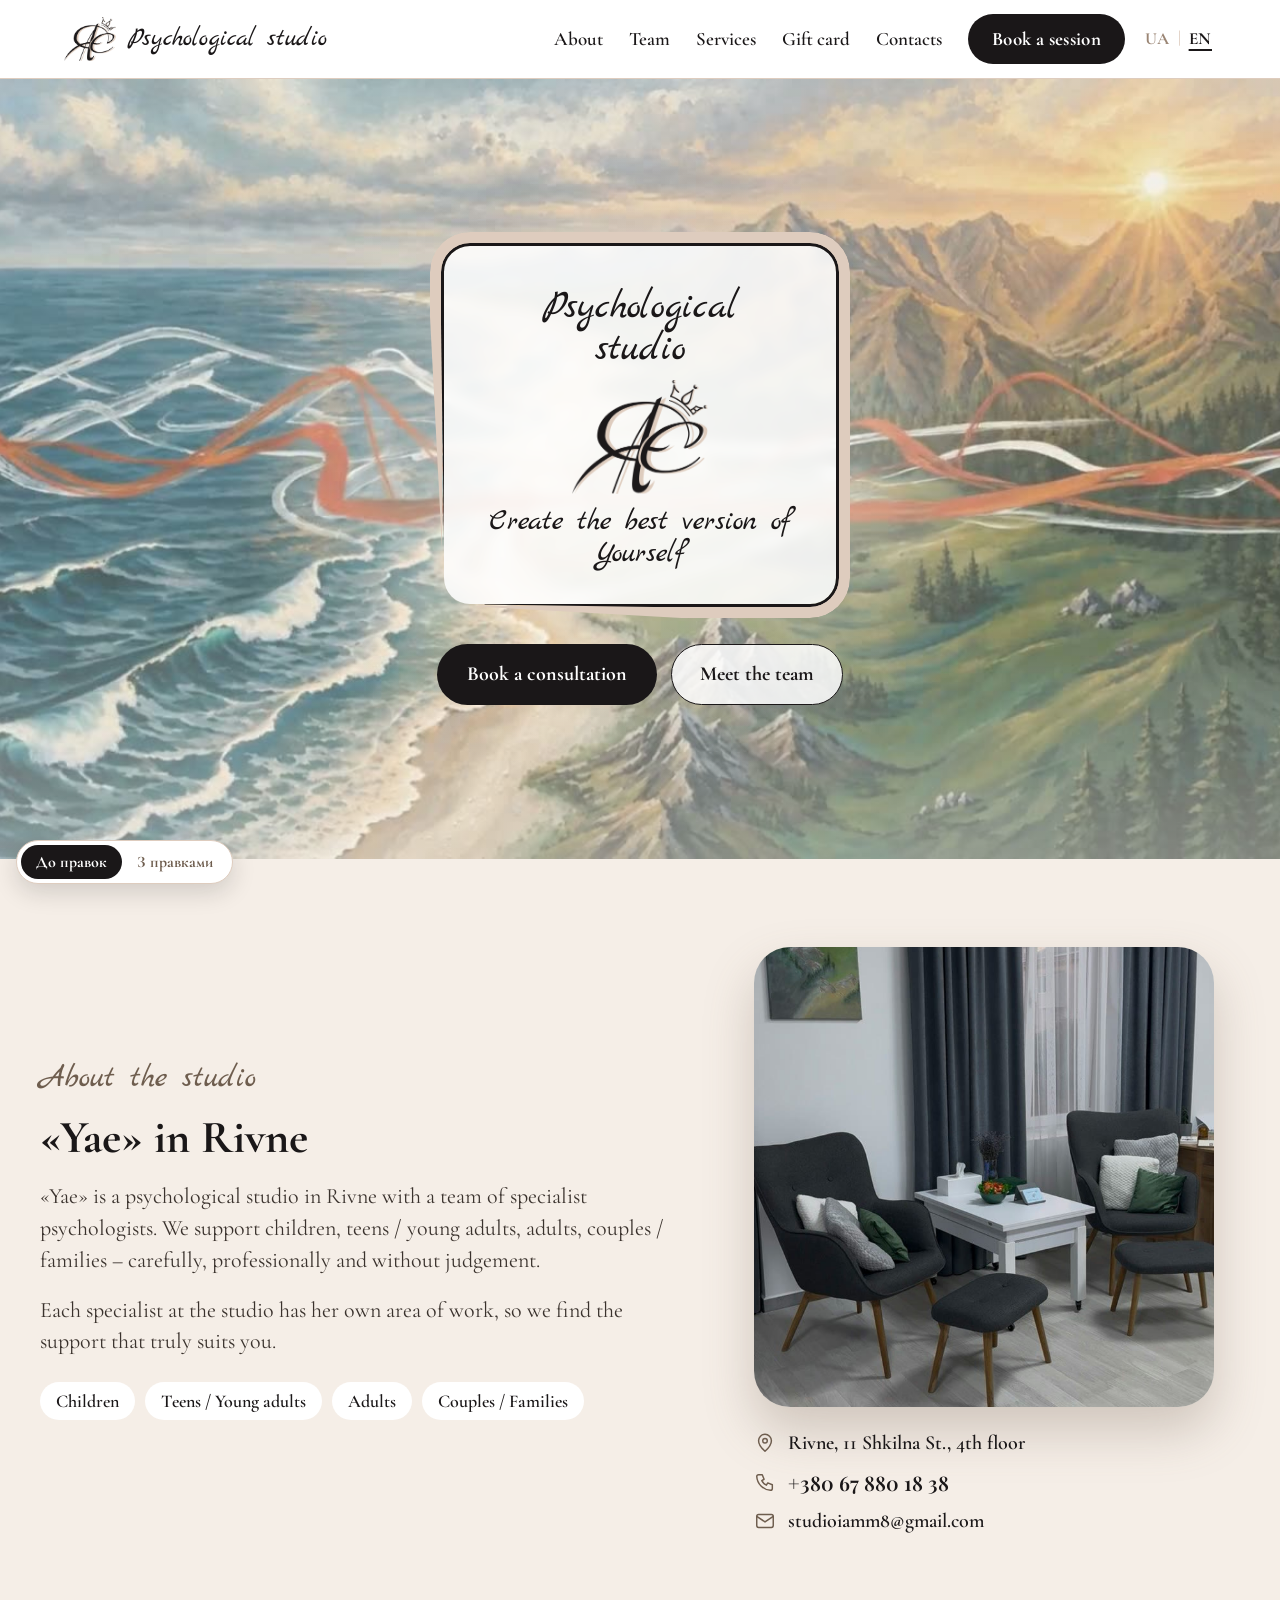
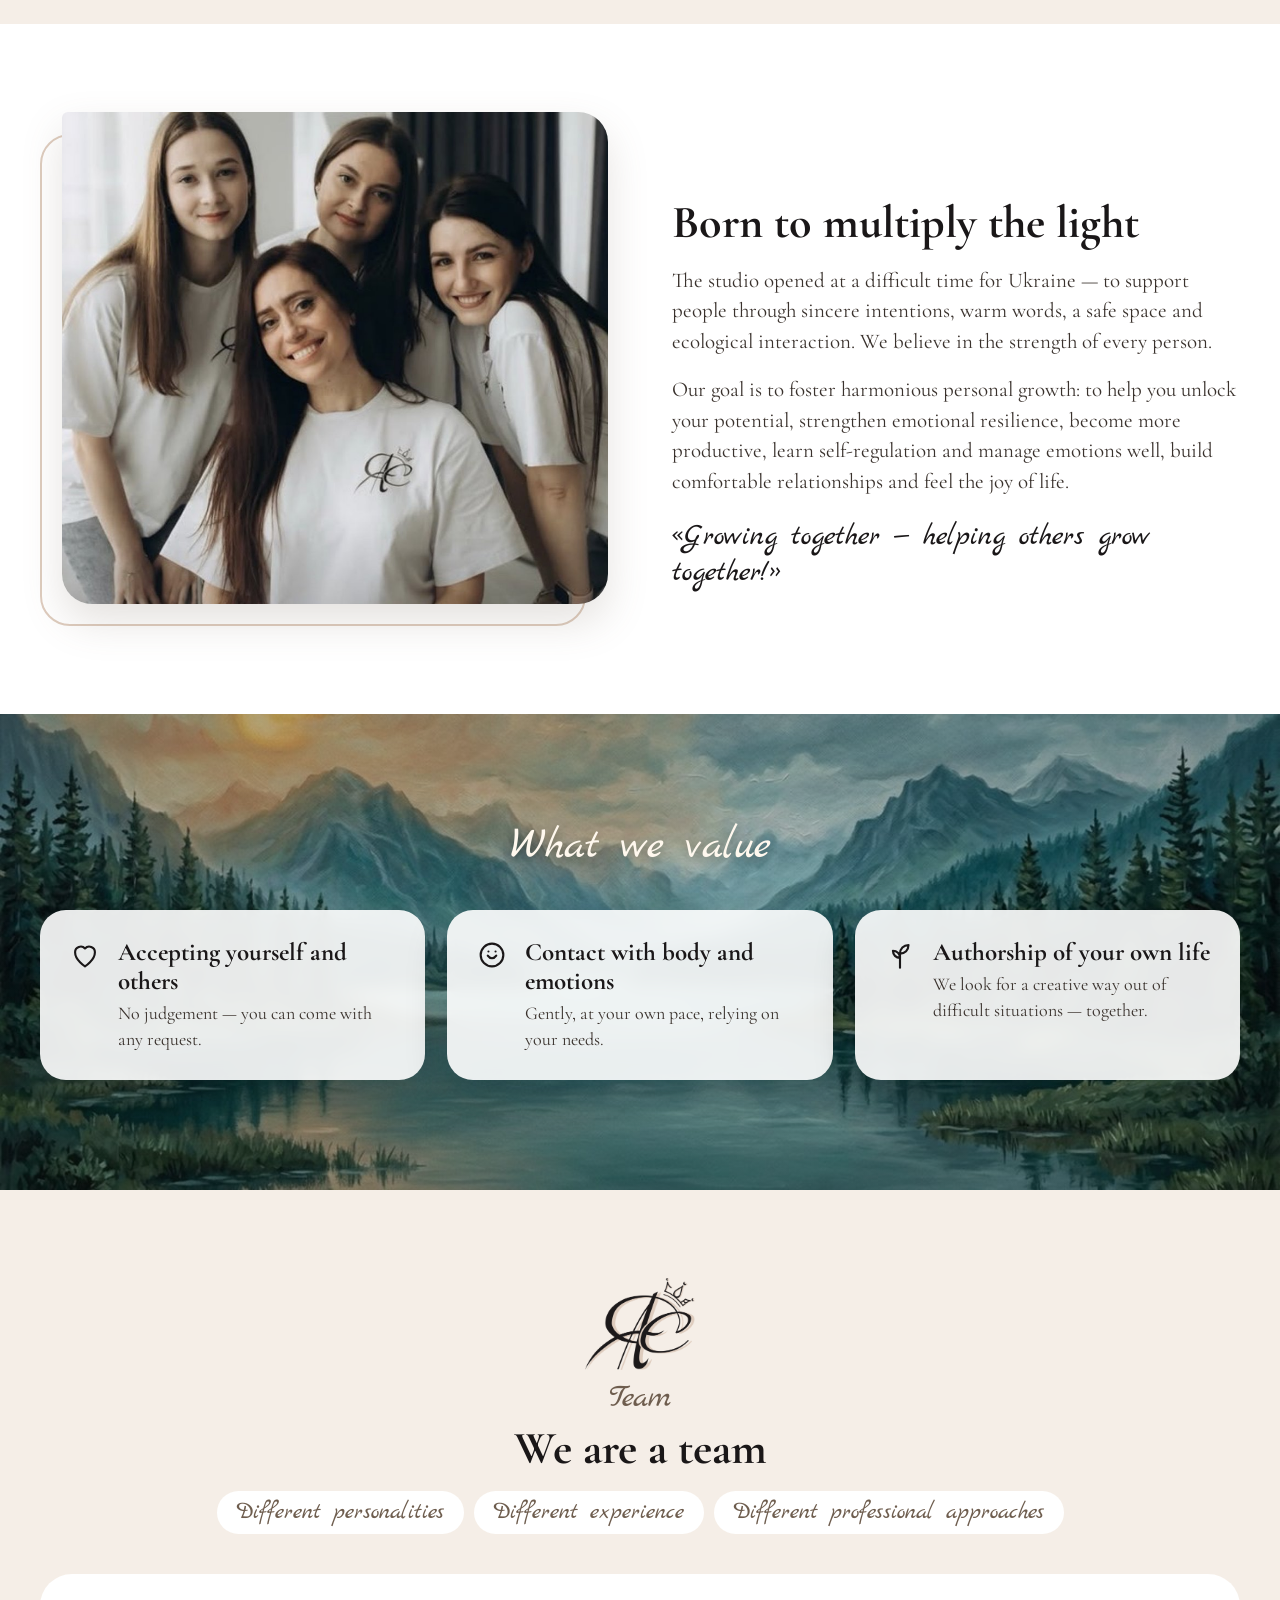
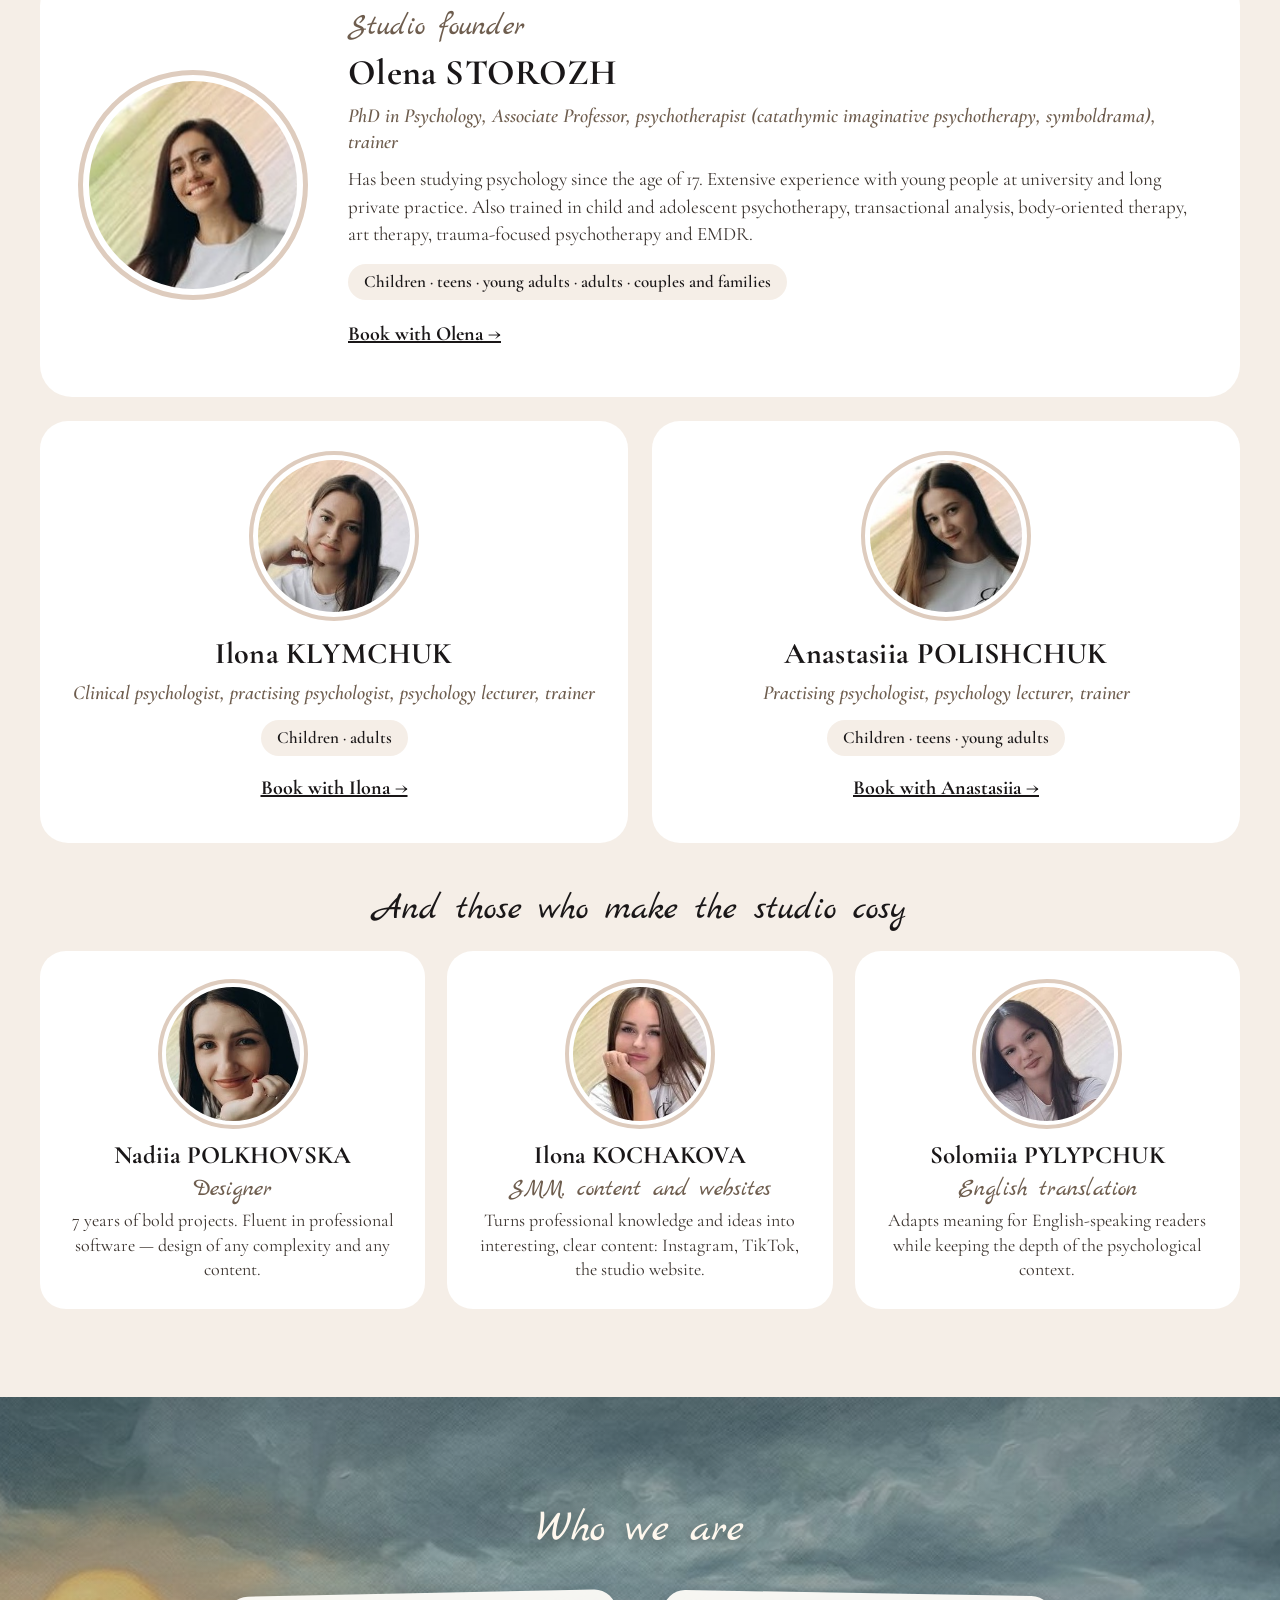
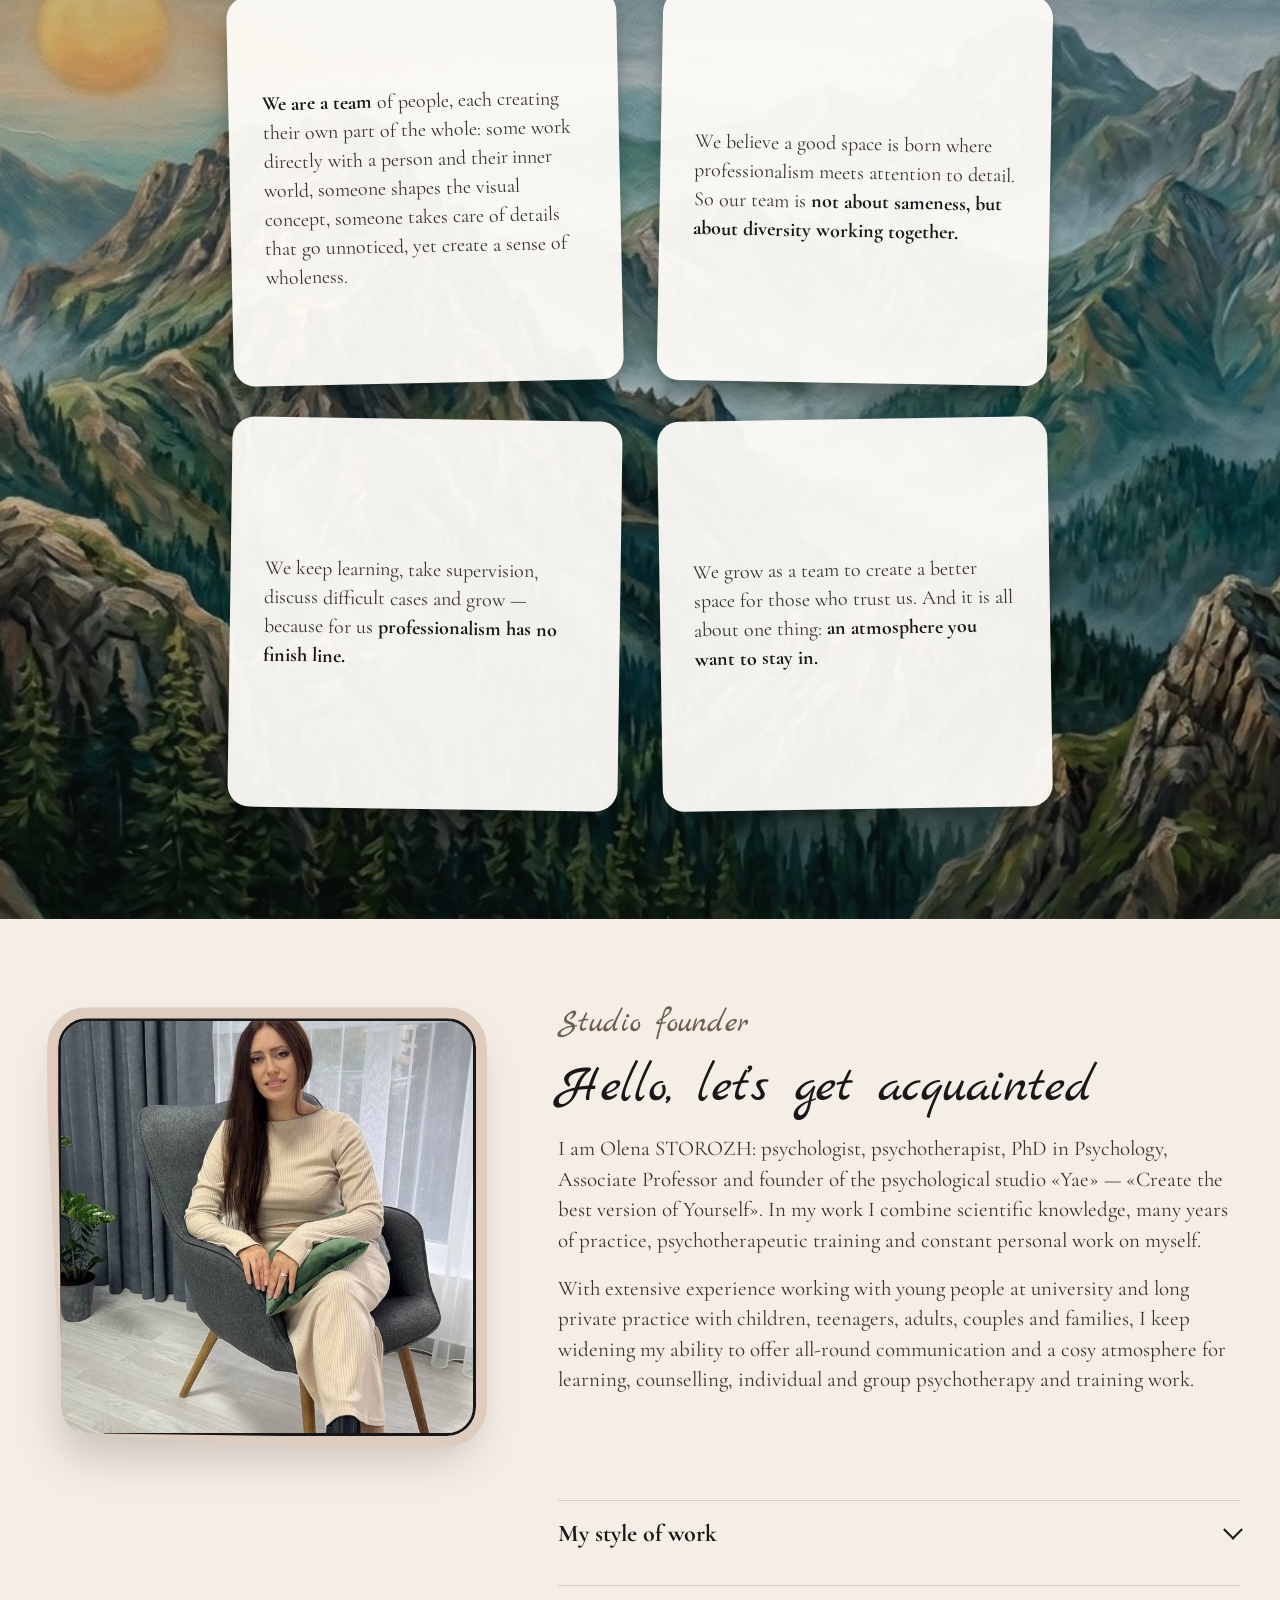
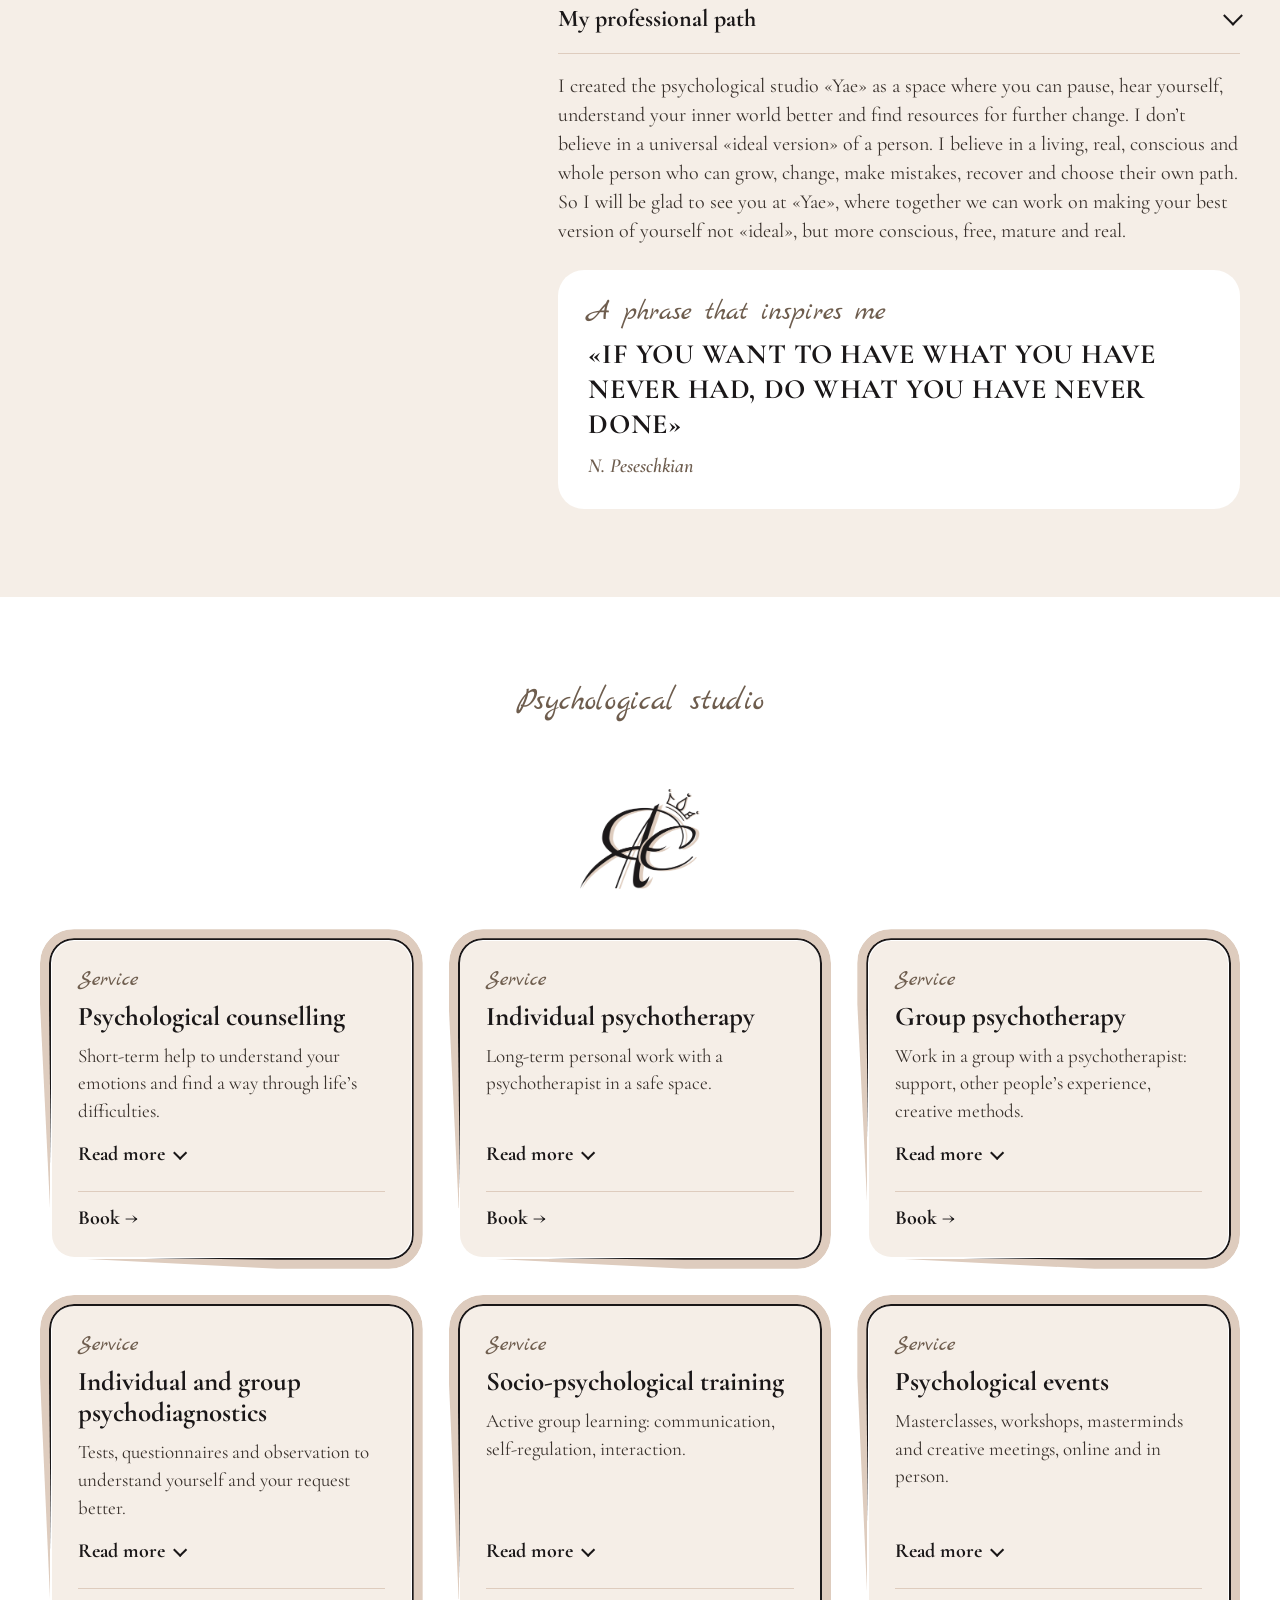
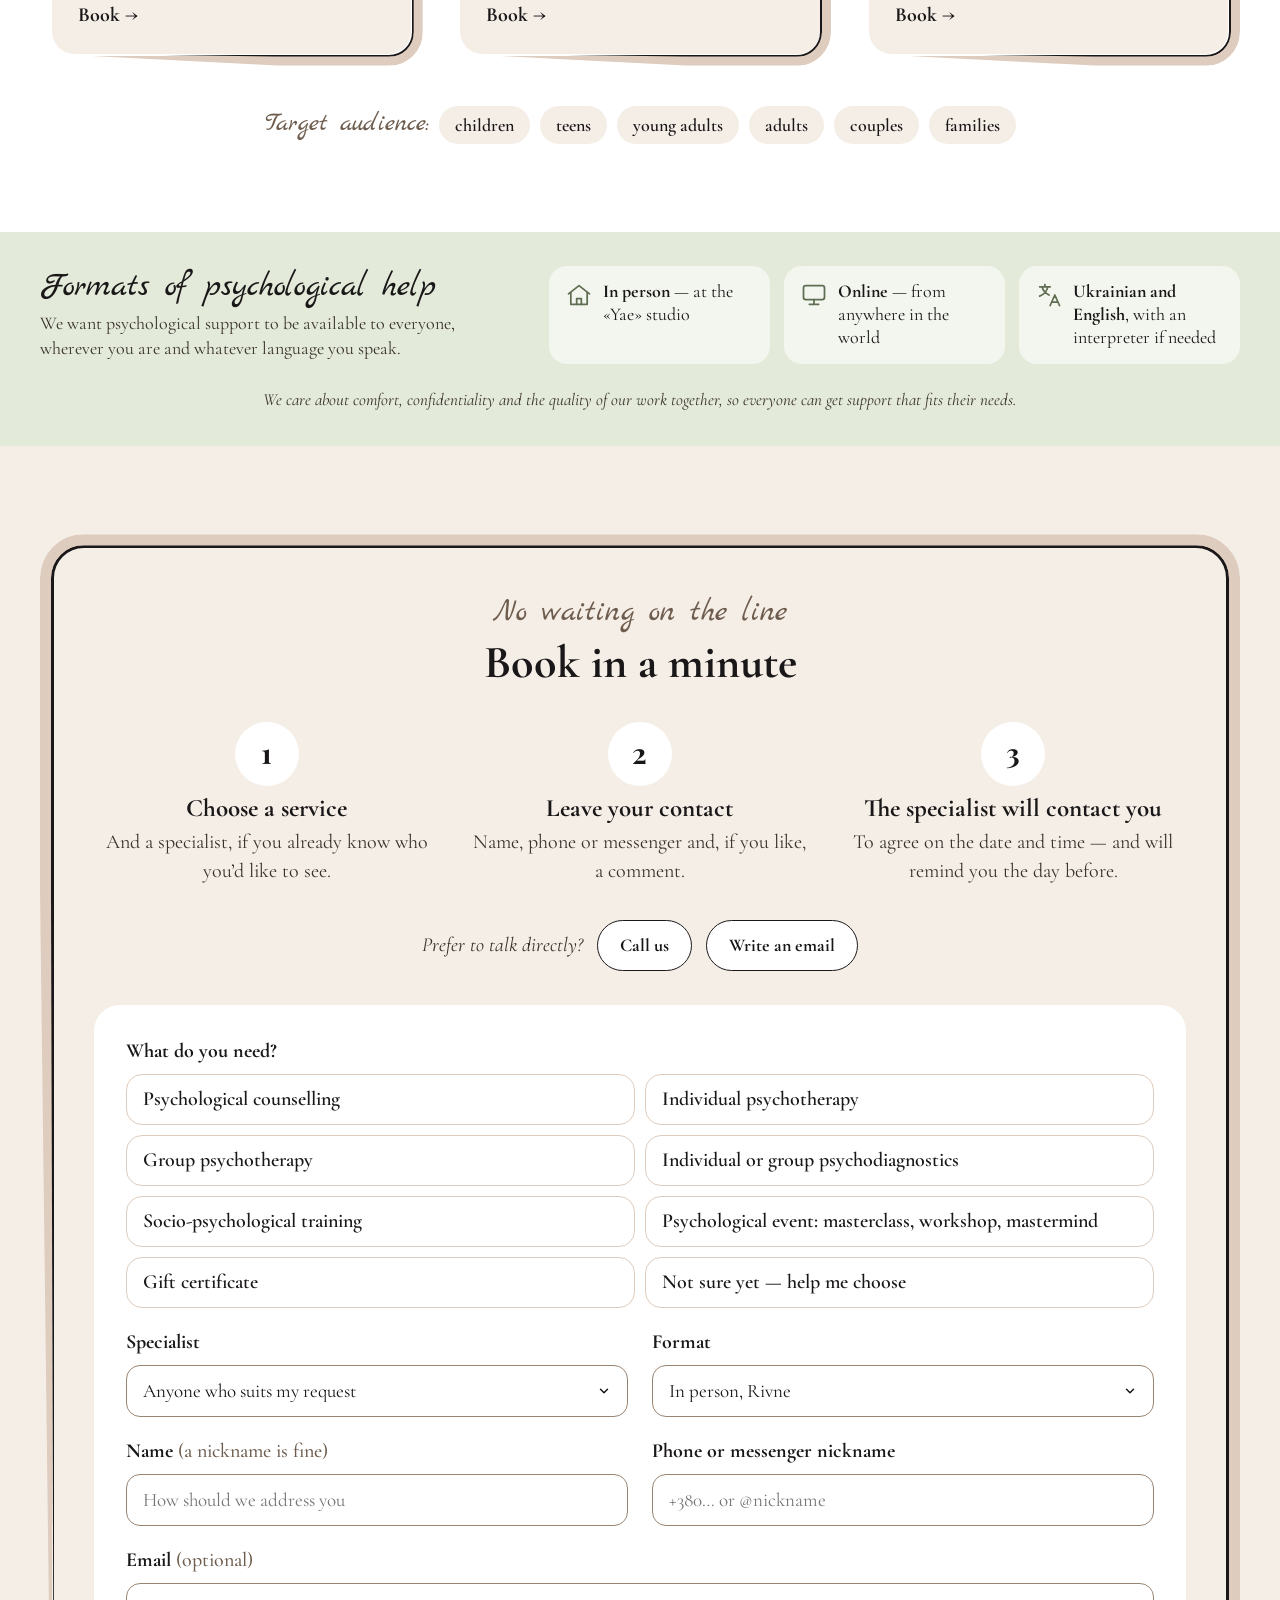
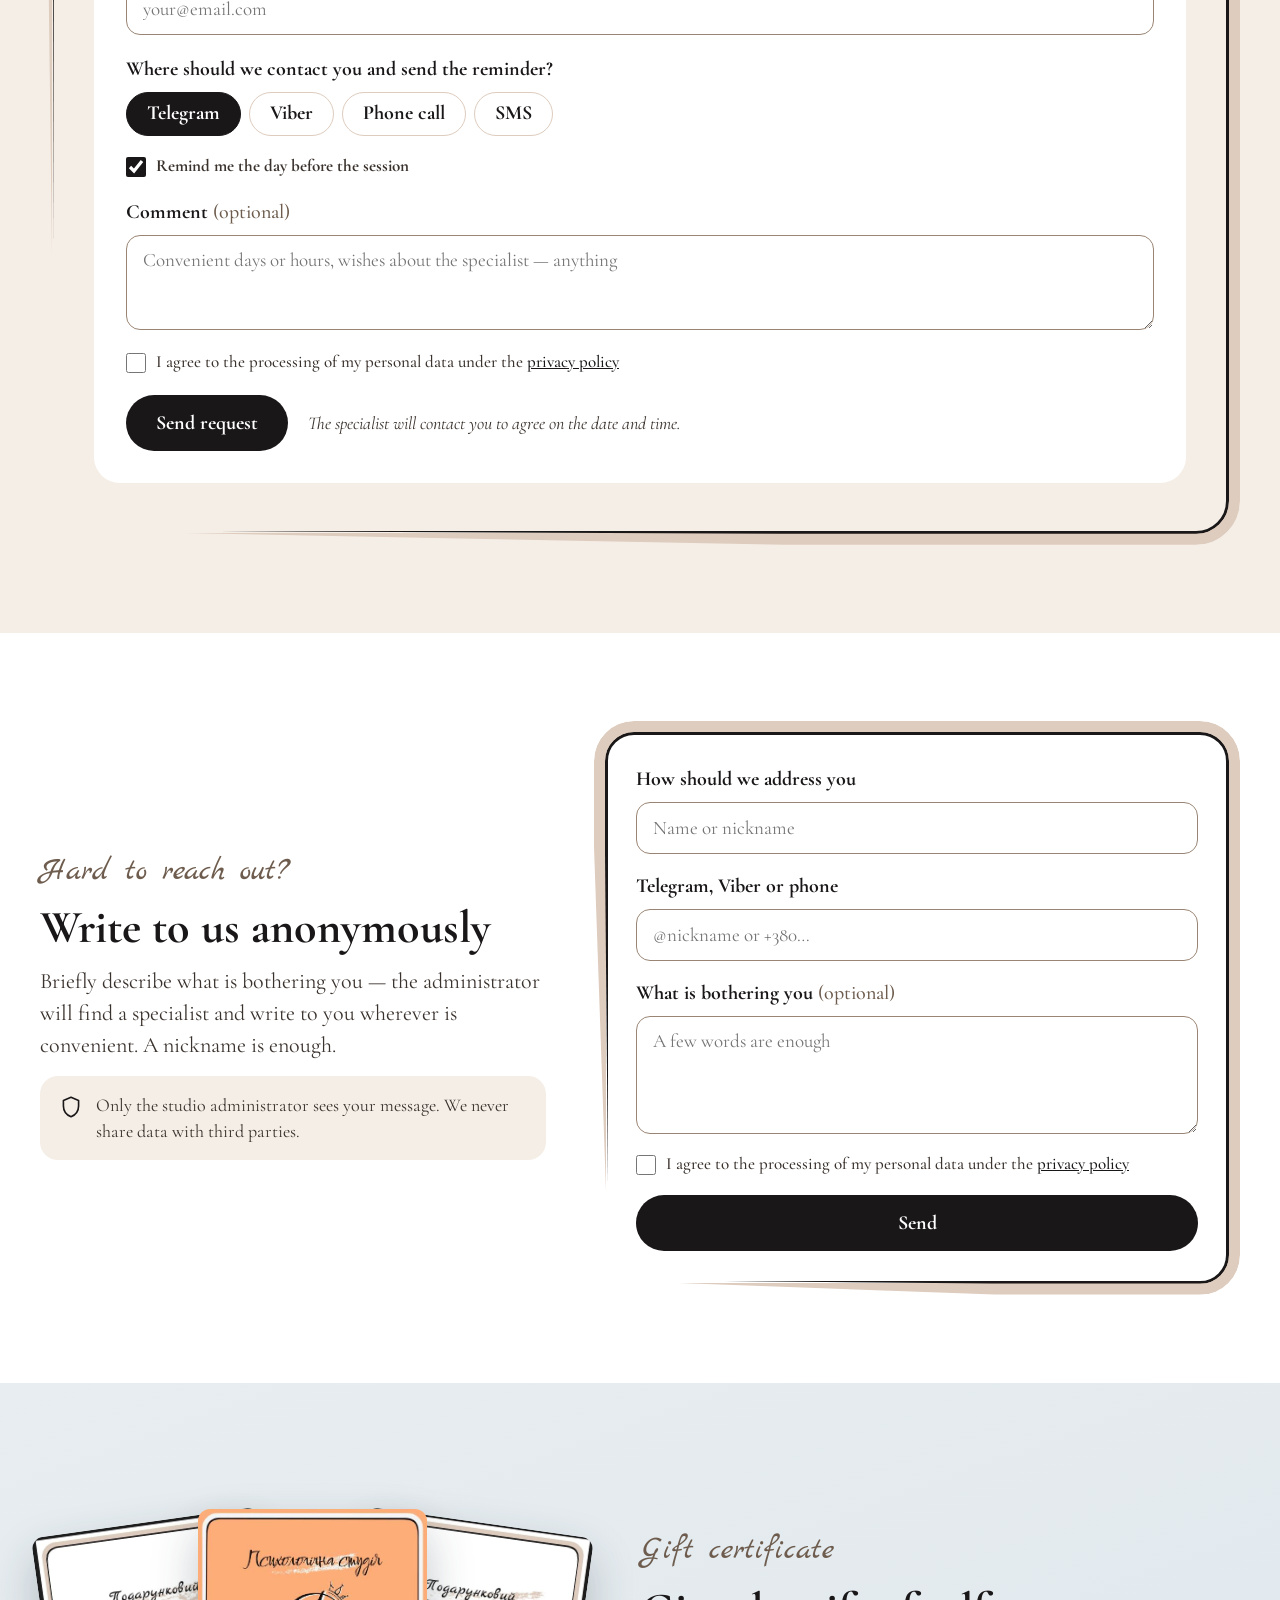
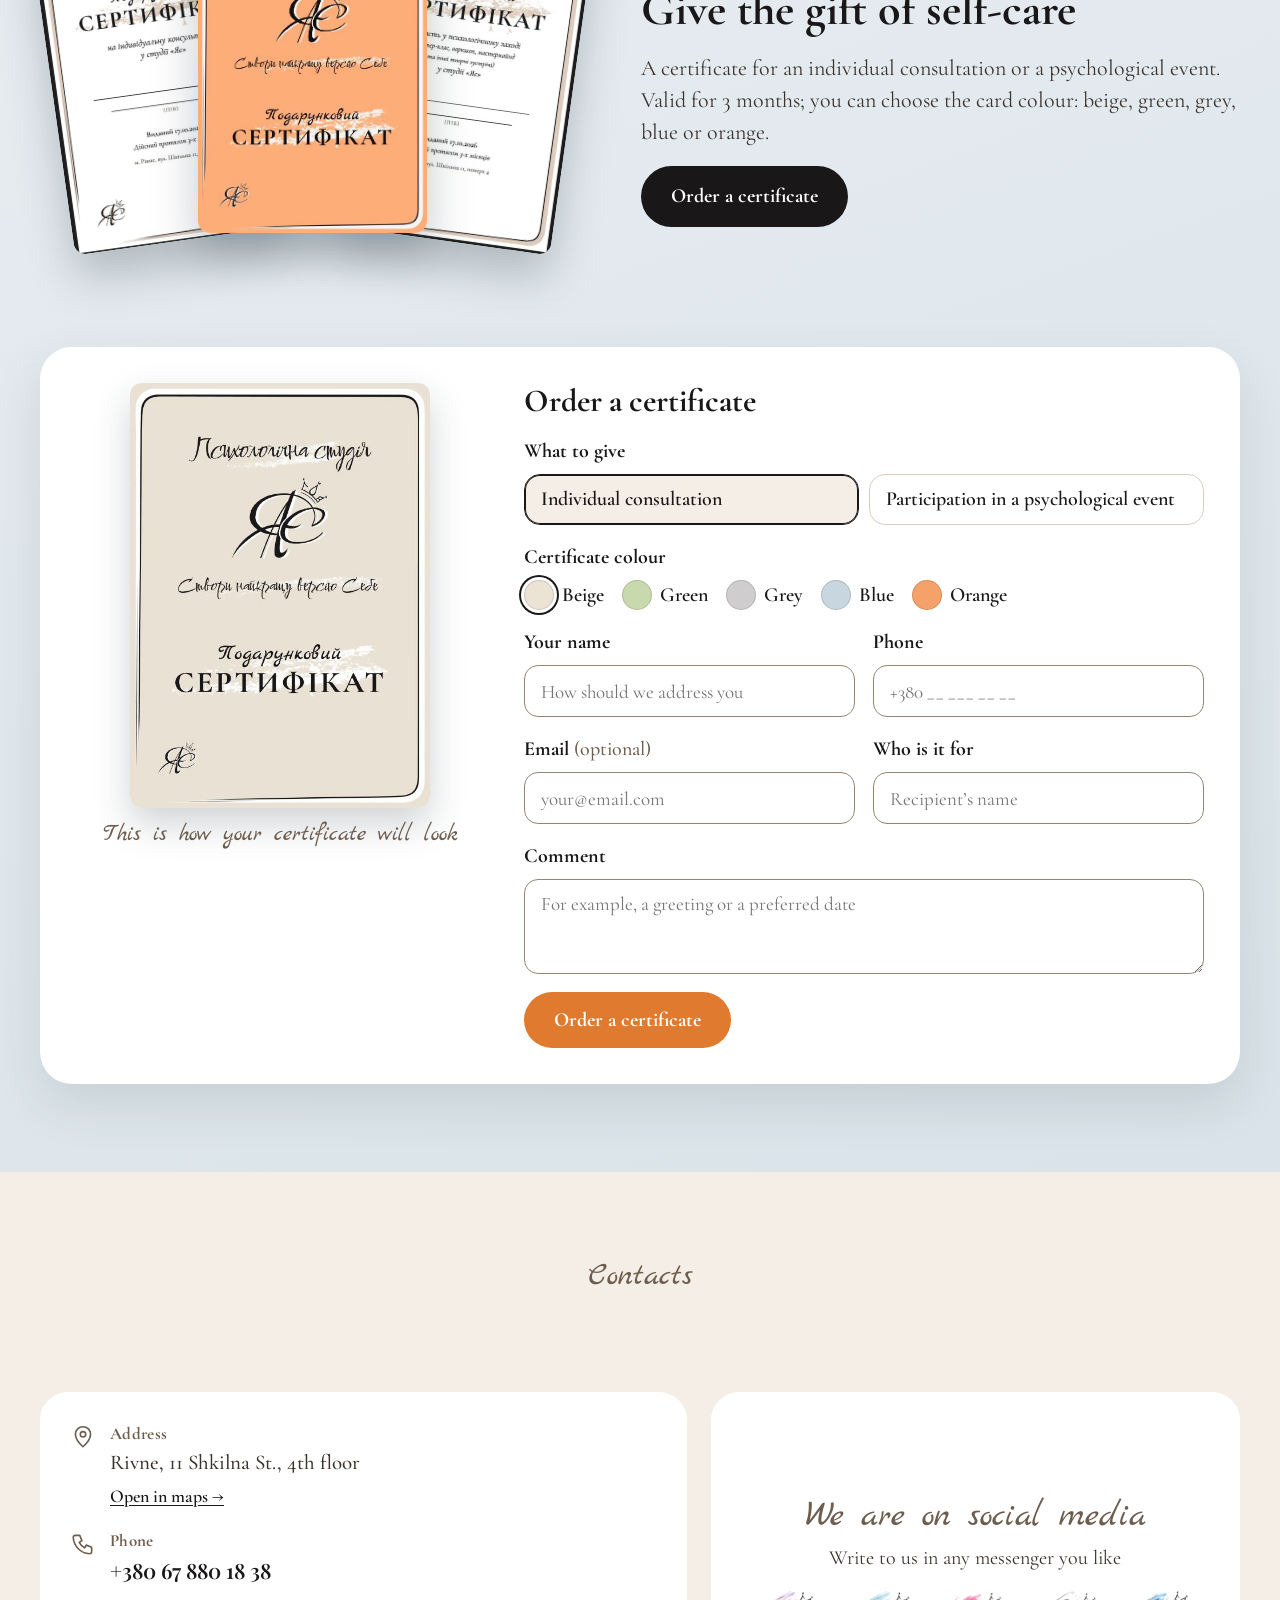
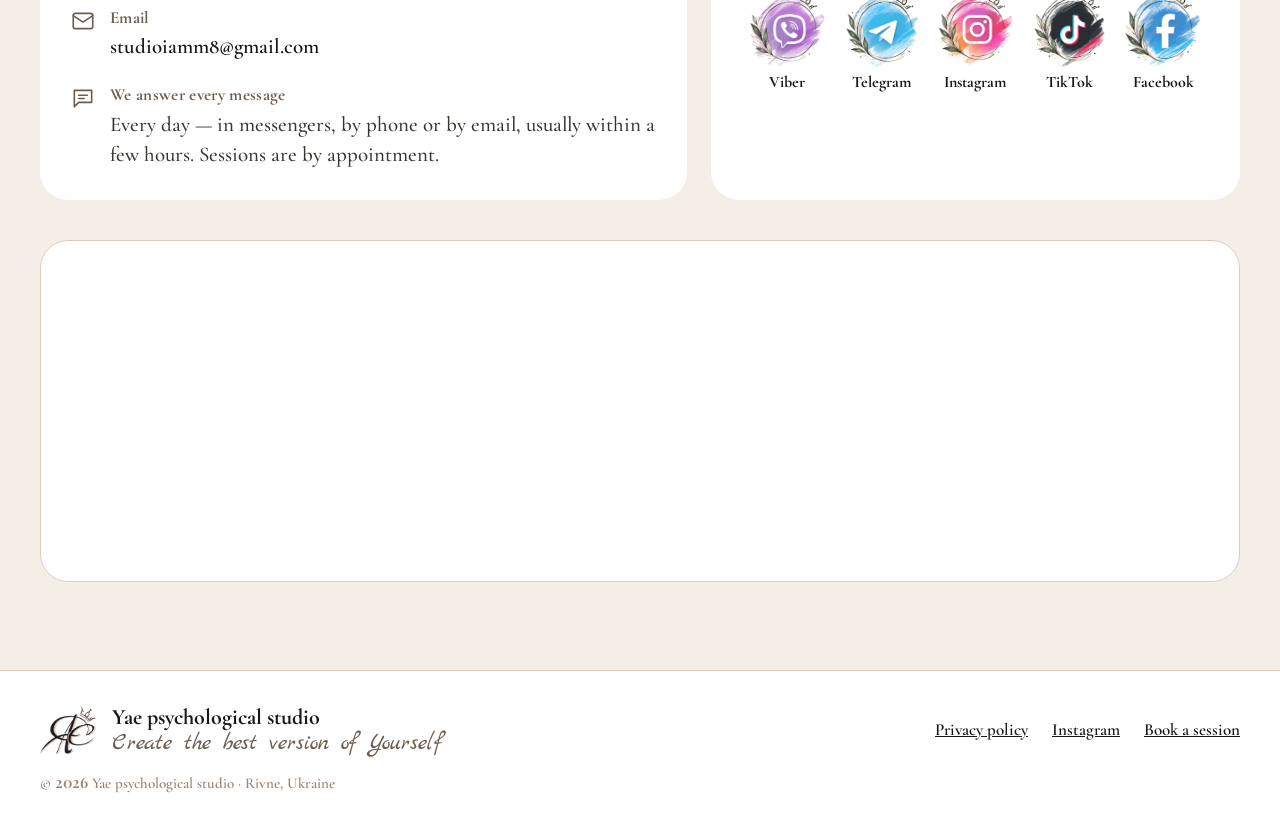
==== commit d9ef0795: "Client edits round 2: Ilona's glowing logo on the hero, mid-saturation painting, full photos, depth " ====
--- a/v1/index.html
+++ b/v1/index.html
@@ -4,455 +4,700 @@
 <meta charset="utf-8">
 <meta name="viewport" content="width=device-width, initial-scale=1">
 <title>Психологічна студія «Яє» — Рівне</title>
-<meta name="description" content="Психологічна студія «Яє» у Рівному: психотерапія, консультації, тренінги та психодіагностика для дітей, підлітків, дорослих, пар і сімей. Офлайн і онлайн.">
+<meta name="description" content="Психологічна студія «Яє» у Рівному: консультування, психотерапія, психодіагностика, соціально-психологічний тренінг та психологічні заходи для дітей, підлітків, дорослих, пар і сімей. Офлайн і онлайн.">
 <meta property="og:title" content="Психологічна студія «Яє» — Рівне">
-<meta property="og:description" content="Простір безпеки та турботи. Створи найкращу версію Себе.">
-<meta property="og:image" content="assets/team.jpg">
-<link rel="icon" href="assets/logo.png">
+<meta property="og:description" content="Створи найкращу версію Себе.">
+<meta property="og:image" content="../assets/team.jpg">
+<link rel="icon" href="../assets/logo.png">
 <link rel="preconnect" href="https://fonts.googleapis.com">
 <link rel="preconnect" href="https://fonts.gstatic.com" crossorigin>
 <link href="https://fonts.googleapis.com/css2?family=Cormorant+Garamond:ital,wght@0,500;0,600;0,700;1,500;1,600&family=Playfair+Display:wght@400;600;700&family=Marck+Script&display=swap" rel="stylesheet">
 <link rel="stylesheet" href="style.css">
-<script>if (!matchMedia('(prefers-reduced-motion: reduce)').matches) document.documentElement.classList.add('motion');</script>
+<script>
+  // Motion unless the visitor asked for less; intro once per visit; language: saved choice, else the browser's
+  (function () {
+    var d = document.documentElement;
+    if (!matchMedia('(prefers-reduced-motion: reduce)').matches) d.classList.add('motion');
+    var seen = false; try { seen = sessionStorage.getItem('yae_intro') === '1'; } catch (e) {}
+    if (!seen && d.classList.contains('motion')) d.classList.add('intro-on');
+    var lang = null; try { lang = localStorage.getItem('yae_lang'); } catch (e) {}
+    if (!lang) lang = /^(uk|ru|be)\b/i.test(navigator.language || 'uk') ? 'uk' : 'en';
+    d.lang = lang === 'en' ? 'en' : 'uk';
+  })();
+</script>
 <style>.vswitch{position:fixed;left:16px;bottom:16px;z-index:90;display:flex;background:#fff;border:1.5px solid #DECCBE;border-radius:999px;padding:4px;box-shadow:0 8px 24px rgba(26,23,24,.16)}.vswitch a{border-radius:999px;padding:9px 15px;font:700 16px/1 "Cormorant Garamond",Georgia,serif;color:#6E5D4E;text-decoration:none}.vswitch a.on{background:#1A1718;color:#fff}html.intro-on .vswitch{display:none}@media print{.vswitch{display:none}}</style>
 </head>
 <body>
 
-<a href="#event" class="strip" data-until="2026-10-18">
-  <span class="d-only"><span class="script">Запрошуємо!</span>&nbsp; День відкритих дверей — <span class="num">17</span> жовтня, <span class="num">11:00–19:00</span> · вхід вільний <span class="arr">→</span></span>
-  <span class="m-only">День відкритих дверей · <span class="num">17</span> жовтня, <span class="num">11:00–19:00</span> <span class="arr">→</span></span>
-</a>
-
+<!-- 1. Loading screen: the logo animation -->
+<div class="intro" id="intro" aria-hidden="true">
+  <video id="introVideo" src="../assets/intro.mp4" playsinline preload="auto"></video>
+  <div class="intro-btns">
+    <button type="button" id="introSound" class="intro-btn" hidden data-en="Sound on">Увімкнути звук</button>
+    <button type="button" id="introSkip" class="intro-btn" data-en="Skip">Пропустити</button>
+  </div>
+</div>
+
+<!-- 2. Header -->
 <header class="site-header" id="header">
   <div class="wrap">
     <a href="#top" class="brand">
-      <img src="assets/logo.png" alt="Логотип студії Я-Є" width="52">
-      <img src="assets/wordmark.png" alt="Психологічна студія" width="150">
+      <img src="../assets/logo.png" alt="Логотип студії «Яє»" data-en-alt="Studio Yae logo" width="52">
+      <img class="ua-only" src="../assets/wordmark.png" alt="Психологічна студія" width="150">
+      <span class="en-only script brand-en">Psychological studio</span>
     </a>
-    <a href="booking.html" class="btn header-cta m-only">Записатися</a>
+    <nav class="site-nav" id="nav" aria-label="Головне меню">
+      <a href="#about" data-en="About">Про студію</a>
+      <a href="#team" data-en="Team">Команда</a>
+      <a href="#services" data-en="Services">Послуги</a>
+      <a href="#gift" data-en="Gift card">Сертифікат</a>
+      <a href="#contacts" data-en="Contacts">Контакти</a>
+      <a href="https://www.instagram.com/studio.iam.sov/" class="insta m-only" target="_blank" rel="noopener">Instagram @studio.iam.sov</a>
+      <a href="#booking" class="btn" data-en="Book a session">Записатися</a>
+    </nav>
+    <div class="lang" role="group" aria-label="Мова / Language">
+      <button type="button" data-lang="uk">UA</button><span aria-hidden="true">|</span><button type="button" data-lang="en">EN</button>
+    </div>
     <button type="button" class="burger" id="burger" aria-label="Відкрити меню" aria-expanded="false" aria-controls="nav">
       <svg class="i-open" width="20" height="20" viewBox="0 0 24 24" fill="none" stroke="#1A1718" stroke-width="2" stroke-linecap="round" aria-hidden="true"><path d="M4 7h16M4 12h16M4 17h16"/></svg>
       <svg class="i-close" width="20" height="20" viewBox="0 0 24 24" fill="none" stroke="#1A1718" stroke-width="2" stroke-linecap="round" aria-hidden="true"><path d="M6 6l12 12M18 6L6 18"/></svg>
     </button>
-    <nav class="site-nav" id="nav" aria-label="Головне меню">
-      <a href="#about">Про студію</a>
-      <a href="#services">Послуги<span class="m-only"> та ціни</span></a>
-      <a href="#team">Команда</a>
-      <a href="#event" data-until="2026-10-18">Події</a>
-      <a href="#gift" class="m-only">Сертифікати</a>
-      <a href="#contacts">Контакти</a>
-      <a href="https://www.instagram.com/studio.iam.sov/" class="insta m-only">Instagram @studio.iam.sov</a>
-      <a href="booking.html" class="btn">Записатися</a>
-    </nav>
   </div>
 </header>
 
 <main>
+  <!-- 3. Hero: pastel landscape, no sound -->
   <section id="top" class="hero">
-    <div class="wrap">
-      <div class="hero-text">
-        <div class="script">Простір безпеки та турботи</div>
-        <h1>Психологічна студія «Яє» у Рівному</h1>
-        <p class="lead">Психотерапія, консультації, тренінги та психодіагностика для дітей, підлітків, дорослих, пар і сімей. <span class="d-only">Офлайн на Шкільній, 11 — або онлайн з будь-якого міста.</span><span class="m-only">Офлайн або онлайн.</span></p>
-        <div class="actions">
-          <a href="booking.html" class="btn">Записатися на консультацію</a>
-          <a href="#ask" class="btn-outline">Написати анонімно</a>
-        </div>
-        <div class="hero-meta">
-          <span>вул. Шкільна, <span class="num">11</span> · <span class="num">4</span> поверх</span>
-          <span>Діти · підлітки · дорослі · пари та сім’ї</span>
-        </div>
-      </div>
-      <div class="hero-art">
-        <div class="frame">
-          <div class="frame-inner">
-            <img src="assets/wordmark.png" alt="Психологічна студія" style="width:78%;max-width:280px">
-            <img src="assets/logo.png" alt="Логотип студії Я-Є" style="width:40%;max-width:150px">
-            <img src="assets/slogan.png" alt="Створи найкращу версію себе" style="width:86%;max-width:320px;margin-top:6px">
-          </div>
-        </div>
-      </div>
-    </div>
-  </section>
-
+    <video class="hero-bg" id="heroVideo" src="../assets/hero.mp4" poster="../assets/hero-poster.jpg" autoplay muted loop playsinline preload="auto" aria-hidden="true"></video>
+    <div class="hero-veil" aria-hidden="true"></div>
+    <div class="hero-in">
+      <h1 class="sr" data-en="Yae psychological studio in Rivne">Психологічна студія «Яє» у Рівному</h1>
+      <div class="lockup frame">
+        <div class="frame-inner">
+          <img class="ua-only" src="../assets/wordmark.png" alt="Психологічна студія" width="280">
+          <span class="en-only script lock-top">Psychological studio</span>
+          <img class="lock-logo" src="../assets/logo.png" alt="Логотип студії «Яє»" data-en-alt="Studio Yae logo" width="150">
+          <img class="ua-only" src="../assets/slogan.png" alt="Створи найкращу версію Себе" width="320">
+          <span class="en-only script lock-bottom">Create the best version of Yourself</span>
+        </div>
+      </div>
+      <div class="actions">
+        <a href="#booking" class="btn" data-en="Book a consultation">Записатися на консультацію</a>
+        <a href="#team" class="btn-outline" data-en="Meet the team">Познайомитися з командою</a>
+      </div>
+    </div>
+  </section>
+
+  <!-- 4. «Яє» у Рівному — beige -->
   <section id="about" class="sand about">
-    <div class="wrap">
-      <div class="about-top">
-        <div class="about-photo">
-          <img src="assets/team.jpg" alt="Команда студії «Яє»" width="640" height="580">
-        </div>
-        <div class="about-text">
-          <div class="script">Про студію</div>
-          <h2>Народилися, щоб примножувати світло</h2>
-          <p>Студія відкрилася у непростий для України час — щоб підтримувати людей через щирі наміри, теплі слова, безпечний простір та екологічну взаємодію.<span class="d-only"> Ми віримо в силу кожної людини.</span></p>
-          <p>Наша мета — допомогти вам розкрити потенціал, зміцнити емоційну стійкість, навчитися керувати емоціями, будувати комфортні стосунки й відчувати радість життя.</p>
-          <div class="motto">«Разом зростаємо — разом допомагаємо зростати іншим!»</div>
-        </div>
+    <div class="wrap about-grid">
+      <div class="about-text">
+        <div class="script" data-en="About the studio">Про студію</div>
+        <h2 data-en="«Yae» in Rivne">«Яє» у Рівному</h2>
+        <p data-en="«Yae» is a psychological studio in Rivne with a team of specialist psychologists. We support children, teens / young adults, adults, couples / families – carefully, professionally and without judgement.">«Яє» – це психологічна студія в Рівному, де працює команда спеціалістів психологів. Ми супроводжуємо дітей, підлітків / юнаків, дорослих, пари / сім’ї – обережно, професійно та без оцінювання.</p>
+        <p data-en="Each specialist at the studio has her own area of work, so we find the support that truly suits you.">Кожна фахівчиня студії має власний напрям роботи, тож ми підбираємо підтримку, що справді підходить саме вам.</p>
+        <div class="tags">
+          <span class="pill-tag" data-en="Children">Діти</span>
+          <span class="pill-tag" data-en="Teens / Young adults">Підлітки / Юнаки</span>
+          <span class="pill-tag" data-en="Adults">Дорослі</span>
+          <span class="pill-tag" data-en="Couples / Families">Пари / Сім’ї</span>
+        </div>
+      </div>
+      <figure class="studio-card">
+        <img src="../assets/studio.jpg" alt="Кабінет студії «Яє»: два крісла і столик біля вікна" data-en-alt="Studio Yae room: two armchairs and a table by the window" width="720" height="720">
+        <figcaption class="studio-info">
+          <a href="https://maps.app.goo.gl/kxekSsByFt43Rvud6" target="_blank" rel="noopener">
+            <svg width="22" height="22" viewBox="0 0 24 24" fill="none" stroke="currentColor" stroke-width="1.6" stroke-linecap="round" stroke-linejoin="round" aria-hidden="true"><path d="M12 21s-7-6.2-7-11.5a7 7 0 0 1 14 0C19 14.8 12 21 12 21z"/><circle cx="12" cy="9.5" r="2.5"/></svg>
+            <span data-en="Rivne, 11 Shkilna St., 4th floor">Рівне, вул. Шкільна, <span class="num">11</span>, поверх <span class="num">4</span></span>
+          </a>
+          <a href="tel:+380678801838" class="tel">
+            <svg width="22" height="22" viewBox="0 0 24 24" fill="none" stroke="currentColor" stroke-width="1.6" stroke-linecap="round" stroke-linejoin="round" aria-hidden="true"><path d="M5 4h4l2 5-2.5 1.5a11 11 0 0 0 5 5L15 13l5 2v4a2 2 0 0 1-2 2A16 16 0 0 1 3 6a2 2 0 0 1 2-2"/></svg>
+            <span class="num">+380 67 880 18 38</span>
+          </a>
+          <a href="mailto:studioiamm8@gmail.com" class="mail">
+            <svg width="22" height="22" viewBox="0 0 24 24" fill="none" stroke="currentColor" stroke-width="1.6" stroke-linecap="round" stroke-linejoin="round" aria-hidden="true"><rect x="3" y="5" width="18" height="14" rx="2"/><path d="M3 7l9 6 9-6"/></svg>
+            <span>studioiamm8@gmail.com</span>
+          </a>
+        </figcaption>
+      </figure>
+    </div>
+  </section>
+
+  <!-- 5. Народилися, щоб примножувати світло — white -->
+  <section id="story" class="story">
+    <div class="wrap story-grid">
+      <div class="story-photo">
+        <img src="../assets/team.jpg" alt="Команда студії «Яє»" data-en-alt="The Yae studio team" width="1000" height="902">
+      </div>
+      <div class="story-text">
+        <div class="script" data-en="Our story">Наша історія</div>
+        <h2 data-en="Born to multiply the light">Народилися, щоб примножувати світло</h2>
+        <p data-en="The studio opened at a difficult time for Ukraine — to support people through sincere intentions, warm words, a safe space and ecological interaction. We believe in the strength of every person.">Студія відкрилася у непростий для України час — щоб підтримувати людей через щирі наміри, теплі слова, безпечний простір та екологічну взаємодію. Ми віримо в силу кожної людини.</p>
+        <p data-en="Our goal is to foster harmonious personal growth: to help you unlock your potential, strengthen emotional resilience, become more productive, learn self-regulation and manage emotions well, build comfortable relationships and feel the joy of life.">Наша мета — сприяти гармонійному розвитку особистості: допомагати розкривати потенціал, зміцнювати емоційну стійкість, підвищувати продуктивність, навчати саморегуляції та ефективному управлінню емоціями, а також будувати комфортні взаємини і відчувати радість життя.</p>
+        <div class="motto" data-en="«Growing together — helping others grow together!»">«Разом зростаємо — разом допомагаємо зростати іншим!»</div>
+      </div>
+    </div>
+  </section>
+
+  <!-- 6. Цінності на пейзажі — colour -->
+  <section id="values" class="land values-land" style="--bg:url('../assets/land-lake.jpg')">
+    <div class="wrap stack">
+      <div class="head center">
+        <div class="script" data-en="What we value">Що для нас важливо</div>
       </div>
       <div class="values">
         <div class="value">
           <svg width="34" height="34" viewBox="0 0 24 24" fill="none" stroke="#1A1718" stroke-width="1.5" stroke-linecap="round" stroke-linejoin="round" aria-hidden="true"><path d="M12 20s-7-4.4-7-10a4 4 0 0 1 7-2.6A4 4 0 0 1 19 10c0 5.6-7 10-7 10z"/></svg>
-          <div><h3>Прийняття себе та інших</h3><p>Без осуду — з будь-яким запитом можна прийти.</p></div>
+          <div><h3 data-en="Accepting yourself and others">Прийняття себе та інших</h3><p data-en="No judgement — you can come with any request.">Без осуду — з будь-яким запитом можна прийти.</p></div>
         </div>
         <div class="value">
           <svg width="34" height="34" viewBox="0 0 24 24" fill="none" stroke="#1A1718" stroke-width="1.5" stroke-linecap="round" stroke-linejoin="round" aria-hidden="true"><circle cx="12" cy="12" r="8"/><path d="M9 12.5c.8 1.2 1.8 1.8 3 1.8s2.2-.6 3-1.8"/><path d="M9.5 9.5h.01M14.5 9.5h.01"/></svg>
-          <div><h3>Контакт з тілом і емоціями</h3><p>Екологічно, у вашому темпі, з опорою на ваші потреби.</p></div>
+          <div><h3 data-en="Contact with body and emotions">Контакт з тілом і емоціями</h3><p data-en="Gently, at your own pace, relying on your needs.">Екологічно, у вашому темпі, з опорою на ваші потреби.</p></div>
         </div>
         <div class="value">
           <svg width="34" height="34" viewBox="0 0 24 24" fill="none" stroke="#1A1718" stroke-width="1.5" stroke-linecap="round" stroke-linejoin="round" aria-hidden="true"><path d="M12 21V11"/><path d="M12 11c0-3.5 2.5-6 6-6 0 3.5-2.5 6-6 6z"/><path d="M12 14c0-3-2.2-5-5-5 0 3 2.2 5 5 5z"/></svg>
-          <div><h3>Авторство власного життя</h3><p>Шукаємо творчий вихід зі складних ситуацій — разом.</p></div>
-        </div>
-      </div>
-    </div>
-  </section>
-
+          <div><h3 data-en="Authorship of your own life">Авторство власного життя</h3><p data-en="We look for a creative way out of difficult situations — together.">Шукаємо творчий вихід зі складних ситуацій — разом.</p></div>
+        </div>
+      </div>
+    </div>
+  </section>
+
+  <!-- 7. Ми — команда — beige -->
+  <section id="team" class="sand team">
+    <div class="wrap stack">
+      <div class="team-head">
+        <img class="emblem" src="../assets/logo.png" alt="Знак студії «Яє»" data-en-alt="Studio Yae sign" width="120">
+        <div class="script" data-en="Team">Команда</div>
+        <h2 data-en="We are a team">Ми — команда</h2>
+        <div class="chips">
+          <span data-en="Different personalities">Різні характери</span>
+          <span data-en="Different experience">Різний досвід</span>
+          <span data-en="Different professional approaches">Різні професійні підходи</span>
+        </div>
+      </div>
+
+      <div class="psy-list">
+        <article class="person founder">
+          <div class="avatar"><img src="../assets/olena.jpg" alt="Олена СТОРОЖ" data-en-alt="Olena STOROZH" width="210" height="210"></div>
+          <div class="info">
+            <div class="badge" data-en="Studio founder">Засновниця студії</div>
+            <h3 data-en="Olena STOROZH">Олена СТОРОЖ</h3>
+            <div class="role" data-en="PhD in Psychology, Associate Professor, psychotherapist (catathymic imaginative psychotherapy, symboldrama), trainer">Кандидатка психологічних наук, доцентка, психотерапевтка (кататимно-імагінативна психотерапія, символдрама), тренерка</div>
+            <p class="bio" data-en="Has been studying psychology since the age of 17. Extensive experience with young people at university and long private practice. Also trained in child and adolescent psychotherapy, transactional analysis, body-oriented therapy, art therapy, trauma-focused psychotherapy and EMDR.">З 17 років вивчає психологію. Великий досвід роботи з молоддю у виші та тривала приватна практика. Має підготовку з дитячої та юнацької психотерапії, транзакційного аналізу, тілесно-орієнтованої терапії, арт-терапії, травма-фокусованої психотерапії та EMDR.</p>
+            <div class="aud" data-en="Children · teens · young adults · adults · couples and families">Діти · підлітки · юнаки · дорослі · пари та сім’ї</div>
+            <a href="#booking" class="cta" data-spec="olena" data-en="Book with Olena →">Записатися до Олени →</a>
+          </div>
+        </article>
+        <article class="person">
+          <div class="avatar"><img src="../assets/ilona-klymchuk.jpg" alt="Ілона КЛИМЧУК" data-en-alt="Ilona KLYMCHUK" width="220" height="220"></div>
+          <h3 data-en="Ilona KLYMCHUK">Ілона КЛИМЧУК</h3>
+          <div class="role" data-en="Clinical psychologist, practising psychologist, psychology lecturer, trainer">Клінічна психологиня, практикуюча психологиня, викладачка психології, тренерка</div>
+          <div class="aud" data-en="Children · adults">Діти · дорослі</div>
+          <a href="#booking" class="cta" data-spec="ilona" data-en="Book with Ilona →">Записатися до Ілони →</a>
+        </article>
+        <article class="person">
+          <div class="avatar"><img src="../assets/anastasiia.jpg" alt="Анастасія ПОЛІЩУК" data-en-alt="Anastasiia POLISHCHUK" width="205" height="205"></div>
+          <h3 data-en="Anastasiia POLISHCHUK">Анастасія ПОЛІЩУК</h3>
+          <div class="role" data-en="Practising psychologist, psychology lecturer, trainer">Практикуюча психологиня, викладачка психології, тренерка</div>
+          <div class="aud" data-en="Children · teens · young adults">Діти · підлітки · юнаки</div>
+          <a href="#booking" class="cta" data-spec="anastasiia" data-en="Book with Anastasiia →">Записатися до Анастасії →</a>
+        </article>
+      </div>
+
+      <div class="crew">
+        <h3 class="script" data-en="And those who make the studio cosy">А ще — ті, хто робить студію затишною</h3>
+        <div class="crew-list">
+          <div class="crew-item">
+            <img src="../assets/nadiia.jpg" alt="Надія ПОЛХОВСЬКА" data-en-alt="Nadiia POLKHOVSKA" width="250" height="250">
+            <b data-en="Nadiia POLKHOVSKA">Надія ПОЛХОВСЬКА</b>
+            <span class="crew-role" data-en="Designer">Дизайнер</span>
+            <p data-en="7 years of bold projects. Fluent in professional software — design of any complexity and any content.">7 років реалізації сміливих проєктів. Вільно володіє професійним софтом — дизайн будь-якої складності та будь-якого контенту.</p>
+          </div>
+          <div class="crew-item">
+            <img src="../assets/ilona-kochakova.jpg" alt="Ілона КОЧАКОВА" data-en-alt="Ilona KOCHAKOVA" width="220" height="220">
+            <b data-en="Ilona KOCHAKOVA">Ілона КОЧАКОВА</b>
+            <span class="crew-role" data-en="SMM, content and websites">SMM, контент і сайти</span>
+            <p data-en="Turns professional knowledge and ideas into interesting, clear content: Instagram, TikTok, the studio website.">Перетворює професійні знання та ідеї на цікавий і зрозумілий контент: Instagram, TikTok, сайт студії.</p>
+          </div>
+          <div class="crew-item">
+            <img src="../assets/solomiia.jpg" alt="Соломія ПИЛИПЧУК" data-en-alt="Solomiia PYLYPCHUK" width="230" height="230">
+            <b data-en="Solomiia PYLYPCHUK">Соломія ПИЛИПЧУК</b>
+            <span class="crew-role" data-en="English translation">Переклад англійською</span>
+            <p data-en="Adapts meaning for English-speaking readers while keeping the depth of the psychological context.">Адаптує зміст і сенси для англомовної аудиторії, зберігаючи глибину психологічного контексту.</p>
+          </div>
+        </div>
+      </div>
+    </div>
+  </section>
+
+  <!-- 8. Ми — команда: floating squares on a landscape — colour -->
+  <section id="heart" class="land heart-land" style="--bg:url('../assets/land-mountains.jpg')">
+    <div class="wrap stack">
+      <div class="head center">
+        <div class="script" data-en="Who we are">Хто ми</div>
+      </div>
+      <div class="squares">
+        <div class="square"><p data-en="&lt;b&gt;We are a team&lt;/b&gt; of people, each creating their own part of the whole: some work directly with a person and their inner world, someone shapes the visual concept, someone takes care of details that go unnoticed, yet create a sense of wholeness."><b>Ми — команда</b> людей, кожен із яких створює свою частину цілого: хтось працює безпосередньо з людиною та її внутрішнім світом; хтось формує візуальну концепцію; хтось відповідає за деталі, які непомітні, але саме вони створюють відчуття цілісності.</p></div>
+        <div class="square"><p data-en="We believe a good space is born where professionalism meets attention to detail. So our team is &lt;b&gt;not about sameness, but about diversity working together.&lt;/b&gt;">Ми віримо, що якісний простір народжується там, де професіоналізм зустрічається з увагою до деталей. Тому наша команда — <b>не про однаковість, а про різноманітність, яка працює разом.</b></p></div>
+        <div class="square"><p data-en="We keep learning, take supervision, discuss difficult cases and grow — because for us &lt;b&gt;professionalism has no finish line.&lt;/b&gt;">Ми постійно навчаємося, супервізуємося, обговорюємо складні випадки й розвиваємося — тому що <b>професійність для нас не має кінцевої точки.</b></p></div>
+        <div class="square"><p data-en="We grow as a team to create a better space for those who trust us. And it is all about one thing: &lt;b&gt;an atmosphere you want to stay in.&lt;/b&gt;">Ми ростемо як команда, щоб створювати якісніший простір для тих, хто нам довіряє. І все це — про одне: <b>атмосферу, у якій хочеться залишитися.</b></p></div>
+      </div>
+    </div>
+  </section>
+
+  <!-- 9. Засновниця — beige -->
+  <section id="founder" class="sand founder-sec">
+    <div class="wrap founder-grid">
+      <div class="founder-photo">
+        <div class="frame"><div class="frame-inner">
+          <img src="../assets/olena-chair.jpg" alt="Олена СТОРОЖ у кріслі в кабінеті студії" data-en-alt="Olena STOROZH in an armchair at the studio" width="640" height="966">
+        </div></div>
+      </div>
+      <div class="founder-copy">
+        <div class="script" data-en="Studio founder">Засновниця студії</div>
+        <h2 class="hello" data-en="Hello, let’s get acquainted">Вітаю, давайте знайомитися</h2>
+        <p data-en="I am Olena STOROZH: psychologist, psychotherapist, PhD in Psychology, Associate Professor and founder of the psychological studio «Yae» — «Create the best version of Yourself». In my work I combine scientific knowledge, many years of practice, psychotherapeutic training and constant personal work on myself.">Я — Олена СТОРОЖ, психологиня, психотерапевтка, кандидатка психологічних наук, доцентка, засновниця Психологічної студії «Яє» — «Створи найкращу версію Себе». У своїй професійній діяльності я поєдную наукові знання, багаторічний практичний досвід, психотерапевтичну освіту та постійну особисту роботу над собою.</p>
+        <p data-en="With extensive experience working with young people at university and long private practice with children, teenagers, adults, couples and families, I keep widening my ability to offer all-round communication and a cosy atmosphere for learning, counselling, individual and group psychotherapy and training work.">Маючи величезний досвід роботи з молоддю у закладі вищої освіти і досить тривалий досвід приватної практики як з дітьми, підлітками, так і з дорослими, парами та сім’ями, розширюю свої можливості для усесторонньої комунікації і затишної атмосфери для навчання, консультування, індивідуальної та групової психотерапії і тренерської роботи.</p>
+
+        <details class="more">
+          <summary data-en="My psychotherapeutic training">Моя психотерапевтична підготовка</summary>
+          <div class="more-body">
+            <p data-en="Psychotherapy won me over with its structure, depth and the chance to work with all kinds of psychological requests.">Психотерапія захопила мене своєю структурованістю, глибиною та можливістю працювати з різноманітними психологічними запитами.</p>
+            <p data-en="I am a psychotherapist in catathymic imaginative psychotherapy (symboldrama). I also have professional training and experience in:">Я є психотерапевткою за методом кататимно-імагінативної психотерапії (символдрами). Також маю професійну підготовку та досвід навчання у таких напрямах:</p>
+            <ul>
+              <li data-en="five years of training in child and adolescent psychotherapy;">п’ятирічне навчання у сфері дитячої та юнацької психотерапії;</li>
+              <li data-en="four years of training in transactional analysis in psychotherapy;">чотирирічне навчання за напрямом транзакційного аналізу в галузі психотерапії;</li>
+              <li data-en="specialised training in body-oriented therapy;">спеціалізоване навчання у сфері тілесно-орієнтованої терапії;</li>
+              <li data-en="many years of training and practice in art therapy;">багаторічне навчання та практичний досвід у сфері арт-терапії;</li>
+              <li data-en="professional training in trauma-focused psychotherapy and EMDR.">професійне навчання у напрямі травма-фокусованої психотерапії та EMDR.</li>
+            </ul>
+            <p data-en="This lets me choose forms and methods of work that fit the request, age, personality and current state of each client.">Така підготовка дає мені можливість добирати форми та методи роботи відповідно до запиту, віку, особливостей особистості та актуального стану клієнта.</p>
+          </div>
+        </details>
+
+        <details class="more">
+          <summary data-en="My style of work">Мій стиль роботи</summary>
+          <div class="more-body">
+            <ol class="principles">
+              <li><b data-en="Evidence-based approach">Науково-практичний підхід</b><span data-en="Only proven, evidence-based methods and techniques that I have experienced myself and whose effect I know.">Застосування лише доказових та перевірених методів і технік, які пройшла на собі і знаю їх дію та результативність.</span></li>
+              <li><b data-en="Kind and empathic approach">Доброзичливий та емпатійний підхід</b><span data-en="Every client is a unique person with their own experience, worldview and way of meeting life’s challenges.">Кожний клієнт є унікальна особистість зі своїм досвідом, світоглядом і способом реагування на життєві виклики.</span></li>
+              <li><b data-en="Creative, individual approach">Творчо-індивідуальний підхід</b><span data-en="Helping each client search creatively for a psychological design of their own life, built on awareness, autonomy and responsibility for their choices.">Допомога кожному клієнту здійснювати творчий пошук у створенні психологічного дизайну власного життя, заснованого на усвідомленості, особистісній автономії та відповідальності за власний вибір.</span></li>
+              <li><b data-en="Authentic approach">Автентичний підхід</b><span data-en="An atmosphere where a person can be themselves: say what is hard to say to others, live through and explore their emotions, pause, cry, be angry, be sad, rejoice, laugh or simply be in silence.">Створення атмосфери, у якій людина може бути собою — говорити про те, що складно сказати іншим, проживати й досліджувати власні емоції, зупинятися, плакати, злитися, сумувати, радіти, сміятися або просто бути в тиші.</span></li>
+              <li><b data-en="Result-oriented approach">Результативний підхід</b><span data-en="Every session is a step towards a better version of yourself, a wider awareness and a new view of your emotional, cognitive and behavioural processes. A move towards relying on yourself, towards a mature, independent, conscious, strong and creative «I am».">Кожна терапевтично-консультативна сесія — це крок до кращої версії себе, до розширення свідомості і нового бачення себе та своїх емоційних, когнітивних і поведінкових процесів. Рух до опори на себе і до зрілого та самостійного себе, до усвідомленого, сильного, творчого «Яє».</span></li>
+            </ol>
+          </div>
+        </details>
+
+        <details class="more">
+          <summary data-en="My professional path">Мій професійний шлях</summary>
+          <div class="more-body">
+            <p data-en="As a child and teenager I dreamed of a creative profession: fashion designer, interior designer or florist. My first unsuccessful attempts to enter creative programmes became a turning point — that was when I turned to psychology, first to understand myself, and later found in it my profession and life’s work.">У дитинстві та підлітковому віці я мріяла про творчу професію: хотіла стати модельєркою, дизайнеркою інтер’єру або флористкою. Невдалі перші спроби вступити до закладів вищої освіти за творчим напрямом стали точкою професійного переосмислення. Саме тоді я звернулася до психології — спочатку як до способу краще зрозуміти себе, а згодом знайшла в ній свою професію і справу життя.</p>
+            <p data-en="Today I see psychology and psychotherapy as a kind of «fashion design» of the human inner world: helping a person get to know themselves, explore emotions, relationships, needs and life scripts, and gradually create a more whole version of themselves.">Сьогодні я сприймаю психологію та психотерапію як своєрідне «модельєрство» та «дизайнерство» людського внутрішнього світу: можливість допомагати людині краще пізнавати себе, досліджувати свої емоції, стосунки, потреби й життєві сценарії та поступово створювати власну, більш цілісну версію себе.</p>
+            <p data-en="I have been purposefully studying psychology since I was 17 and keep growing in the field through supervision, personal development, reflection on my own practice and a responsible attitude to every person who asks for help.">Я цілеспрямовано з 17 років вивчаю психологію і весь час реалізовуюсь в цій сфері через супервізії, особистісний розвиток, рефлексію власної професійної діяльності та відповідальне ставлення до кожної людини, яка звертається по допомогу.</p>
+            <p data-en="Maintaining professional resilience and resource in wartime is especially important to me, caring not only for others but also for my own psychological state.">Особливо важливим для мене є збереження професійної стійкості та ресурсу в умовах війни, дбаючи не лише про інших, а й про власний психологічний стан.</p>
+          </div>
+        </details>
+
+        <p class="studio-why" data-en="I created the psychological studio «Yae» as a space where you can pause, hear yourself, understand your inner world better and find resources for further change. I don’t believe in a universal «ideal version» of a person. I believe in a living, real, conscious and whole person who can grow, change, make mistakes, recover and choose their own path. So I will be glad to see you at «Yae», where together we can work on making your best version of yourself not «ideal», but more conscious, free, mature and real.">Створення психологічної студії «Яє» — як простору, у якому можна зупинитися, почути себе, краще зрозуміти власний внутрішній світ і знайти ресурси для подальших змін. Я не вірю в універсальну «ідеальну версію» людини. Я вірю в живу, справжню, усвідомлену та цілісну людину, яка може розвиватися, змінюватися, помилятися, відновлюватися й обирати власний шлях. Тому буду рада бачити вас у психологічній студії «Яє», де ми разом можемо працювати над тим, щоб ваша найкраща версія себе ставала не «ідеальною», а більш усвідомленою, вільною, зрілою та справжньою.</p>
+
+        <figure class="quote">
+          <figcaption class="script" data-en="A phrase that inspires me">Фраза, яка надихає мене</figcaption>
+          <blockquote data-en="«If you want to have what you have never had, do what you have never done»">«Якщо хочеш мати те, чого ніколи не мав, то зроби те, чого ніколи не робив»</blockquote>
+          <cite data-en="N. Peseschkian">Н. Пезешкіан</cite>
+        </figure>
+      </div>
+    </div>
+  </section>
+
+  <!-- 10. Послуги — white, every service in the studio frame -->
   <section id="services" class="services">
     <div class="wrap stack">
-      <div class="services-head" style="display:flex;flex-wrap:wrap;align-items:flex-end;justify-content:space-between;gap:16px">
-        <div class="head">
-          <div class="script">Послуги та ціни</div>
-          <h2>Чим ми можемо допомогти</h2>
-        </div>
-        <a href="booking.html" class="d-only" style="font-weight:700;font-size:20px;padding:10px 0">Обрати час онлайн →</a>
+      <div class="services-head">
+        <div class="script" data-en="Psychological studio">Психологічна студія</div>
+        <h2 data-en="Studio services">Послуги студії</h2>
+        <img src="../assets/logo.png" alt="Логотип студії «Яє»" data-en-alt="Studio Yae logo" width="130">
       </div>
       <div class="svc-grid">
-        <div class="svc">
-          <div class="svc-head"><h3>Індивідуальна консультація</h3><span class="cost m-only">900 грн</span></div>
-          <p>Тривога, стрес, самооцінка, вигорання, кризи, складні рішення.</p>
-          <div class="price"><span class="time">50 хв<span class="m-only"> · офлайн або онлайн</span></span><span class="cost d-only">900 грн</span></div>
-        </div>
-        <div class="svc">
-          <div class="svc-head"><h3>Пари та сім’ї</h3><span class="cost m-only">1300 грн</span></div>
-          <p>Конфлікти, криза довіри, розлучення, батьківство, стосунки поколінь.</p>
-          <div class="price"><span class="time">80 хв<span class="m-only"> · офлайн або онлайн</span></span><span class="cost d-only">1300 грн</span></div>
-        </div>
-        <div class="svc">
-          <div class="svc-head"><h3>Діти, підлітки, юнаки</h3><span class="cost m-only">800 грн</span></div>
-          <p>Адаптація, страхи, навчання, стосунки з однолітками; консультації для батьків.</p>
-          <div class="price"><span class="time">50 хв</span><span class="cost d-only">800 грн</span></div>
-        </div>
-        <div class="svc">
-          <div class="svc-head"><h3>Групова психотерапія</h3><span class="cost m-only">450 грн</span></div>
-          <p>Невеликі групи до 8 людей: підтримка, досвід інших, безпечне коло.</p>
-          <div class="price"><span class="time">120 хв<span class="m-only"> · до 8 людей</span></span><span class="cost d-only">450 грн</span></div>
-        </div>
-        <div class="svc">
-          <div class="svc-head"><h3>Психодіагностика</h3><span class="cost m-only">700 грн</span></div>
-          <p>Індивідуальна та групова: особистість, емоційний стан, профорієнтація.</p>
-          <div class="price"><span class="time">60 хв</span><span class="cost d-only">700 грн</span></div>
-        </div>
-        <div class="svc">
-          <div class="svc-head"><h3>Тренінги та воркшопи</h3><span class="cost m-only">від 350 грн</span></div>
-          <p>Соціально-психологічні тренінги, майстер-класи, мастермайнди, творчі зустрічі.</p>
-          <div class="price"><span class="time">розклад в Instagram</span><span class="cost d-only">від 350 грн</span></div>
-        </div>
-      </div>
-      <div class="note">
-        <span class="num">Онлайн</span>
-        <span class="muted"><span class="m-only"> — </span>Будь-яку індивідуальну чи парну консультацію можна провести відеозв'язком<span class="d-only"> — ціна та сама</span>.</span>
-      </div>
-      <a href="booking.html" class="btn m-only">Обрати час онлайн</a>
-    </div>
-  </section>
-
-  <section class="steps">
+        <article class="svc frame"><div class="frame-inner">
+          <span class="svc-label" data-en="Service">Послуга</span>
+          <h3 data-en="Psychological counselling">Психологічне консультування</h3>
+          <p class="svc-lead" data-en="Short-term help to understand your emotions and find a way through life’s difficulties.">Короткострокова допомога, щоб розібратися в емоціях і знайти вихід зі складної життєвої ситуації.</p>
+          <details><summary data-en="Read more">Детальніше</summary>
+            <p data-en="Psychological counselling is professional short-term help in understanding your own emotions, feelings and behaviour, aimed at overcoming life’s difficulties and finding solutions to personal and interpersonal problems. It is a space of trust and support where you can understand yourself better, find your own resources for change and get a professional view of the situation.">Психологічне консультування — це професійна короткострокова допомога у розумінні власних емоцій, почуттів і поведінки з метою подолання життєвих труднощів та пошуку шляхів вирішення особистих і міжособистісних проблем. Це простір довіри й підтримки, де Ви можете краще зрозуміти себе, знайти власні ресурси для змін і отримати професійний погляд на ситуацію.</p>
+          </details>
+          <a href="#booking" class="svc-book" data-svc="consult" data-en="Book →">Записатися →</a>
+        </div></article>
+
+        <article class="svc frame"><div class="frame-inner">
+          <span class="svc-label" data-en="Service">Послуга</span>
+          <h3 data-en="Individual psychotherapy">Індивідуальна психотерапія</h3>
+          <p class="svc-lead" data-en="Long-term personal work with a psychotherapist in a safe space.">Довготривала особиста робота з психотерапевтом у безпечному просторі.</p>
+          <details><summary data-en="Read more">Детальніше</summary>
+            <p data-en="Individual psychotherapy is a long-term form of psychotherapeutic work in which the main tool of help is the professional interaction between the psychotherapist and the person in one-to-one contact, aimed at improving their mental health and supporting the growth of their identity and self-realisation.">Індивідуальна психотерапія — це довгострокова форма психотерапевтичної роботи, у якій основним інструментом допомоги є професійна взаємодія психотерапевта з особистістю у форматі індивідуального контакту з метою покращення її психічного здоров’я і сприяння розширенню її ідентичності та самореалізації.</p>
+          </details>
+          <a href="#booking" class="svc-book" data-svc="ind-therapy" data-en="Book →">Записатися →</a>
+        </div></article>
+
+        <article class="svc frame"><div class="frame-inner">
+          <span class="svc-label" data-en="Service">Послуга</span>
+          <h3 data-en="Group psychotherapy">Групова психотерапія</h3>
+          <p class="svc-lead" data-en="Work in a group with a psychotherapist: support, other people’s experience, creative methods.">Робота в групі з психотерапевтом: підтримка, досвід інших, творчі методи.</p>
+          <details><summary data-en="Read more">Детальніше</summary>
+            <p data-en="Group psychotherapy is a form of psychotherapeutic work in which one or several psychotherapists work with a group of people, using the potential of group dynamics — the system of relationships between participants and the psychotherapist — to overcome life’s difficulties, bring about personal change and improve participants’ psychological well-being.">Групова психотерапія — це форма психотерапевтичної роботи, у межах якої один або кілька психотерапевтів здійснюють психотерапевтичну взаємодію з групою осіб, використовуючи потенціал групової динаміки як систему взаємовідносин між учасниками та психотерапевтом з метою подолання життєвих труднощів, особистісних змін і покращення психологічного благополуччя в учасників групового процесу.</p>
+          </details>
+          <a href="#booking" class="svc-book" data-svc="group-therapy" data-en="Book →">Записатися →</a>
+        </div></article>
+
+        <article class="svc frame"><div class="frame-inner">
+          <span class="svc-label" data-en="Service">Послуга</span>
+          <h3 data-en="Individual and group psychodiagnostics">Індивідуальна та групова психодіагностика</h3>
+          <p class="svc-lead" data-en="Tests, questionnaires and observation to understand yourself and your request better.">Тести, опитувальники й спостереження, щоб краще зрозуміти себе та свій запит.</p>
+          <details><summary data-en="Read more">Детальніше</summary>
+            <p data-en="Psychodiagnostics uses standardised tests, questionnaires, scales, observation and other tools to assess a person’s psychological characteristics. The results are analysed with the purpose of the assessment and the individual context in mind, which makes it possible to give a well-grounded psychological conclusion. It is carried out both individually and in groups.">Індивідуальна та групова психодіагностика передбачає використання стандартизованих тестів, опитувальників, шкал, спостереження та інших діагностичних інструментів для оцінювання психологічних характеристик особистості. Отримані результати аналізуються з урахуванням мети дослідження, індивідуального контексту, що дає змогу сформулювати обґрунтований психологічний висновок. Психодіагностична процедура здійснюється як в індивідуальній, так і в груповій формі.</p>
+          </details>
+          <a href="#booking" class="svc-book" data-svc="diag" data-en="Book →">Записатися →</a>
+        </div></article>
+
+        <article class="svc frame"><div class="frame-inner">
+          <span class="svc-label" data-en="Service">Послуга</span>
+          <h3 data-en="Socio-psychological training">Соціально-психологічний тренінг</h3>
+          <p class="svc-lead" data-en="Active group learning: communication, self-regulation, interaction.">Активне групове навчання: комунікація, саморегуляція, взаємодія.</p>
+          <details><summary data-en="Read more">Детальніше</summary>
+            <p data-en="A socio-psychological training is a multifunctional, active method of learning and purposeful influence on a person, group or organisation, aimed at developing communication and professional skills, improving interpersonal interaction and bringing harmony to personal and professional life.">Соціально-психологічний тренінг — це багатофункціональний активний метод навчання та цілеспрямованого впливу на особистість, групу чи організацію з метою розвитку комунікативних і професійних компетентностей, покращення міжособистісної взаємодії та гармонізації особистісного й професійного життя.</p>
+          </details>
+          <a href="#booking" class="svc-book" data-svc="training" data-en="Book →">Записатися →</a>
+        </div></article>
+
+        <article class="svc frame"><div class="frame-inner">
+          <span class="svc-label" data-en="Service">Послуга</span>
+          <h3 data-en="Psychological events">Психологічні заходи</h3>
+          <p class="svc-lead" data-en="Masterclasses, workshops, masterminds and creative meetings, online and in person.">Майстер-класи, воркшопи, мастермайнди та творчі зустрічі онлайн і офлайн.</p>
+          <details><summary data-en="Read more">Детальніше</summary>
+            <p data-en="Psychological events are meetings organised by a psychologist or a team of specialists online or in person. They create a safe space where participants can understand themselves better, deepen their psychological knowledge, develop practical skills, get emotional support, discover creative abilities and talents and create the best version of themselves (masterclasses, workshops, masterminds and various creative meetings).">Психологічні заходи — це зустрічі та події, які психолог або команда фахівців організовує в онлайн- чи офлайн-форматі. Вони створюють безпечний простір, у якому учасники можуть краще зрозуміти себе, поглибити психологічні знання, розвинути практичні навички та отримати емоційну підтримку, розкрити творчі здібності, таланти і створити найкращу версію себе (майстер-класи, воркшопи, мастермайнди та різноманітні творчі зустрічі).</p>
+          </details>
+          <a href="#booking" class="svc-book" data-svc="events" data-en="Book →">Записатися →</a>
+        </div></article>
+      </div>
+      <div class="audience">
+        <span class="script" data-en="Target audience:">Цільова аудиторія:</span>
+        <span class="pill-tag" data-en="children">діти</span>
+        <span class="pill-tag" data-en="teens">підлітки</span>
+        <span class="pill-tag" data-en="young adults">юнаки</span>
+        <span class="pill-tag" data-en="adults">дорослі</span>
+        <span class="pill-tag" data-en="couples">пари</span>
+        <span class="pill-tag" data-en="families">сім’ї</span>
+      </div>
+    </div>
+  </section>
+
+  <!-- 11. Доступність — a thin coloured strip -->
+  <section class="access" aria-labelledby="access-h">
+    <div class="wrap">
+      <div class="access-head">
+        <h2 id="access-h" class="script" data-en="Formats of psychological help">Формати психологічної допомоги</h2>
+        <p data-en="We want psychological support to be available to everyone, wherever you are and whatever language you speak.">Ми прагнемо, щоб психологічна підтримка була доступною кожному незалежно від вашого місця перебування чи мови спілкування.</p>
+      </div>
+      <ul class="access-list">
+        <li>
+          <svg width="28" height="28" viewBox="0 0 24 24" fill="none" stroke="currentColor" stroke-width="1.5" stroke-linecap="round" stroke-linejoin="round" aria-hidden="true"><path d="M3 11l9-7 9 7"/><path d="M5 10v10h14V10"/><path d="M10 20v-5h4v5"/></svg>
+          <span data-en="&lt;b&gt;In person&lt;/b&gt; — at the «Yae» studio"><b>Офлайн</b> — особисті зустрічі у студії «Яє»</span>
+        </li>
+        <li>
+          <svg width="28" height="28" viewBox="0 0 24 24" fill="none" stroke="currentColor" stroke-width="1.5" stroke-linecap="round" stroke-linejoin="round" aria-hidden="true"><rect x="3" y="4" width="18" height="12" rx="2"/><path d="M8 20h8M12 16v4"/></svg>
+          <span data-en="&lt;b&gt;Online&lt;/b&gt; — from anywhere in the world"><b>Онлайн</b> — з будь-якої точки світу</span>
+        </li>
+        <li>
+          <svg width="28" height="28" viewBox="0 0 24 24" fill="none" stroke="currentColor" stroke-width="1.5" stroke-linecap="round" stroke-linejoin="round" aria-hidden="true"><path d="M4 5h9M8.5 3v2M6 5c.8 3 3 5.5 6 7M11 5c-.8 3.5-3.5 6.5-7 8"/><path d="M13 21l4-9 4 9M14.5 18h5"/></svg>
+          <span data-en="&lt;b&gt;Ukrainian and English&lt;/b&gt;, with an interpreter if needed"><b>Українською та англійською</b>, за потреби — з перекладачем</span>
+        </li>
+      </ul>
+      <p class="access-note" data-en="We care about comfort, confidentiality and the quality of our work together, so everyone can get support that fits their needs.">Ми дбаємо про комфорт, конфіденційність і якість взаємодії, щоб кожен міг отримати підтримку відповідно до своїх потреб.</p>
+    </div>
+  </section>
+
+  <!-- 12. Записатися за хвилину — beige -->
+  <section id="booking" class="sand booking">
     <div class="wrap frame">
       <div class="frame-inner">
-        <div class="head" style="align-items:center;text-align:center;gap:6px">
-          <div class="script">Без дзвінків і переписок</div>
-          <h2 style="font-size:44px">Записатися — за хвилину</h2>
+        <div class="head center">
+          <div class="script" data-en="No waiting on the line">Без дзвінків і очікування</div>
+          <h2 data-en="Book in a minute">Записатися — за хвилину</h2>
         </div>
         <div class="steps-list">
-          <div class="step"><span class="n">1</span><div><h3>Оберіть послугу і фахівця</h3><p class="muted">Видно, хто з психологів із ким працює.</p></div></div>
-          <div class="step"><span class="n">2</span><div><h3>Виберіть вільний час</h3><p class="muted">Офлайн на Шкільній або онлайн.</p></div></div>
-          <div class="step"><span class="n">3</span><div><h3>Отримайте нагадування</h3><p class="muted">У Telegram або Viber за день до зустрічі.</p></div></div>
-        </div>
-        <div class="center" style="display:flex;justify-content:center">
-          <a href="booking.html" class="btn" style="padding:16px 34px">Обрати час</a>
-        </div>
-      </div>
-    </div>
-  </section>
-
-  <section id="team" class="sand team">
-    <div class="wrap stack">
-      <div class="head">
-        <div class="script">Команда</div>
-        <h2>Наші психологи</h2>
-        <span class="m-only" style="font-size:16px;color:#6E5D4E;font-weight:600">Гортайте вбік →</span>
-      </div>
-
-      <div class="psy-list">
-        <div class="person founder">
-          <div class="avatar"><img src="assets/olena.jpg" alt="Олена Сторож" width="210" height="210"></div>
-          <div class="info">
-            <div class="badge">Засновниця студії</div>
-            <h3>Олена Сторож</h3>
-            <div class="role">Кандидатка психологічних наук, доцентка, психотерапевтка, тренерка</div>
-            <p class="bio">З 17 років вивчає психологію. Великий досвід роботи з молоддю у виші та тривала приватна практика. Психотерапію сприймає як «дизайн» внутрішнього світу людини — допомагає створити найкращу версію себе.</p>
-            <div class="row">
-              <span class="pill-tag">Діти · <span class="d-only">підлітки · юнаки · </span>дорослі · пари та сім’ї</span>
-              <a href="booking.html?spec=a" class="cta">Записатися<span class="d-only"> до Олени</span></a>
-            </div>
-          </div>
-        </div>
-        <div class="person">
-          <div class="avatar"><img src="assets/ilona-klymchuk.jpg" alt="Ілона Климчук" width="220" height="220"></div>
-          <div class="badge m-only"></div>
-          <h3>Ілона Климчук</h3>
-          <div class="role">Клінічна психологиня, викладачка психології, тренерка</div>
-          <span class="pill-tag">Діти · дорослі</span>
-          <a href="booking.html?spec=b" class="cta">Записатися<span class="d-only"> до Ілони</span></a>
-        </div>
-        <div class="person">
-          <div class="avatar"><img src="assets/anastasiia.jpg" alt="Анастасія Поліщук" width="205" height="205"></div>
-          <div class="badge m-only"></div>
-          <h3>Анастасія Поліщук</h3>
-          <div class="role">Практикуюча психологиня, викладачка психології, тренерка</div>
-          <span class="pill-tag">Діти · підлітки</span>
-          <a href="booking.html?spec=c" class="cta">Записатися<span class="d-only"> до Анастасії</span></a>
-        </div>
-      </div>
-
-      <div class="crew">
-        <h3>А ще — ті, хто робить студію затишною</h3>
-        <div class="crew-list">
-          <div class="crew-item"><img src="assets/nadiia.jpg" alt="Надія Полховська"><div><b>Надія Полховська</b><span>Дизайнер</span></div></div>
-          <div class="crew-item"><img src="assets/ilona-kochakova.jpg" alt="Ілона Кочакова"><div><b>Ілона Кочакова</b><span>SMM і сайти</span></div></div>
-          <div class="crew-item"><img src="assets/solomiia.jpg" alt="Соломія Пилипчук"><div><b>Соломія Пилипчук</b><span>Переклад англійською</span></div></div>
-        </div>
-      </div>
-    </div>
-  </section>
-
-  <section id="event" class="event" data-until="2026-10-18">
-    <div class="frame">
-      <div class="frame-inner">
-        <div class="cal" aria-label="17 жовтня, субота, 11:00–19:00">
-          <div class="m">ЖОВТЕНЬ</div>
-          <div class="d">17</div>
-          <div class="w">субота · 11:00–19:00</div>
-        </div>
-        <div class="event-text">
-          <div class="script">Запрошуємо на</div>
-          <h2>ДЕНЬ ВІДКРИТИХ ДВЕРЕЙ</h2>
-          <ul class="program">
-            <li>знайомство з командою</li>
-            <li>наші цінності й напрями роботи</li>
-            <li>обговорення ваших запитів</li>
-            <li>частування, фото та відео</li>
-          </ul>
-          <div class="addr">вул. Шкільна, <span class="num">11</span>, <span class="num">4</span> поверх <i>— по коридору останні двері праворуч</i></div>
-          <div class="ev-actions" style="display:flex;flex-wrap:wrap;gap:14px;margin-top:4px">
-            <a href="#contacts" class="btn" style="padding:14px 28px;font-size:20px">Як нас знайти</a>
-            <span class="bye">До зустрічі!</span>
-          </div>
-        </div>
-      </div>
-    </div>
-  </section>
-
+          <div class="step"><span class="n">1</span><div><h3 data-en="Choose a service">Оберіть послугу</h3><p class="muted" data-en="And a specialist, if you already know who you’d like to see.">І фахівчиню, якщо вже знаєте, до кого хочете.</p></div></div>
+          <div class="step"><span class="n">2</span><div><h3 data-en="Leave your contact">Залиште контакт</h3><p class="muted" data-en="Name, phone or messenger and, if you like, a comment.">Ім’я, телефон чи месенджер і, за бажанням, коментар.</p></div></div>
+          <div class="step"><span class="n">3</span><div><h3 data-en="The specialist will contact you">Фахівчиня зв’яжеться з вами</h3><p class="muted" data-en="To agree on the date and time — and will remind you the day before.">Щоб узгодити дату й час, — і нагадає напередодні зустрічі.</p></div></div>
+        </div>
+        <div class="quick">
+          <span class="muted" data-en="Prefer to talk directly?">Зручніше напряму?</span>
+          <a href="tel:+380678801838" class="btn-outline" data-en="Call us">Зателефонувати</a>
+          <a href="mailto:studioiamm8@gmail.com" class="btn-outline" data-en="Write an email">Написати на email</a>
+        </div>
+
+        <form class="book-form" id="book-form">
+          <div class="book-fields" id="book-fields">
+            <fieldset class="field wide">
+              <legend data-en="What do you need?">Що вам потрібно?</legend>
+              <div class="opts" id="svc-opts">
+                <label class="opt"><input type="radio" name="service" value="consult" required><span data-en="Psychological counselling">Психологічне консультування</span></label>
+                <label class="opt"><input type="radio" name="service" value="ind-therapy"><span data-en="Individual psychotherapy">Індивідуальна психотерапія</span></label>
+                <label class="opt"><input type="radio" name="service" value="group-therapy"><span data-en="Group psychotherapy">Групова психотерапія</span></label>
+                <label class="opt"><input type="radio" name="service" value="diag"><span data-en="Individual or group psychodiagnostics">Індивідуальна або групова психодіагностика</span></label>
+                <label class="opt"><input type="radio" name="service" value="training"><span data-en="Socio-psychological training">Соціально-психологічний тренінг</span></label>
+                <label class="opt"><input type="radio" name="service" value="events"><span data-en="Psychological event: masterclass, workshop, mastermind">Психологічний захід: майстер-клас, воркшоп, мастермайнд</span></label>
+                <label class="opt"><input type="radio" name="service" value="gift"><span data-en="Gift certificate">Подарунковий сертифікат</span></label>
+                <label class="opt"><input type="radio" name="service" value="unsure"><span data-en="Not sure yet — help me choose">Ще не визначилися — допоможіть обрати</span></label>
+              </div>
+            </fieldset>
+            <div class="field">
+              <label for="bk-spec" data-en="Specialist">Фахівчиня</label>
+              <select id="bk-spec" name="specialist">
+                <option value="any" data-en="Anyone who suits my request">Будь-хто, хто підходить під мій запит</option>
+                <option value="olena" data-en="Olena STOROZH">Олена СТОРОЖ</option>
+                <option value="ilona" data-en="Ilona KLYMCHUK">Ілона КЛИМЧУК</option>
+                <option value="anastasiia" data-en="Anastasiia POLISHCHUK">Анастасія ПОЛІЩУК</option>
+              </select>
+            </div>
+            <div class="field">
+              <label for="bk-format" data-en="Format">Формат</label>
+              <select id="bk-format" name="format">
+                <option value="offline" data-en="In person, Rivne">Офлайн, у Рівному</option>
+                <option value="online" data-en="Online">Онлайн</option>
+                <option value="any" data-en="No preference">Немає значення</option>
+              </select>
+            </div>
+            <div class="field">
+              <label for="bk-name"><span data-en="Name">Ім’я</span> <span class="opt-note" data-en="(a nickname is fine)">(можна псевдонім)</span></label>
+              <input id="bk-name" name="name" type="text" autocomplete="given-name" required placeholder="Як до вас звертатися" data-en-ph="How should we address you">
+            </div>
+            <div class="field">
+              <label for="bk-contact" data-en="Phone or messenger nickname">Телефон або нік у месенджері</label>
+              <input id="bk-contact" name="contact" type="text" autocomplete="tel" required placeholder="+380… або @nickname" data-en-ph="+380… or @nickname">
+            </div>
+            <div class="field wide">
+              <label for="bk-email">Email <span class="opt-note" data-en="(optional)">(необов’язково)</span></label>
+              <input id="bk-email" name="email" type="email" autocomplete="email" placeholder="your@email.com">
+            </div>
+            <fieldset class="field wide">
+              <legend data-en="Where should we contact you and send the reminder?">Куди з вами зв’язатися і надіслати нагадування?</legend>
+              <div class="chan">
+                <label><input type="radio" name="channel" value="Telegram" checked><span>Telegram</span></label>
+                <label><input type="radio" name="channel" value="Viber"><span>Viber</span></label>
+                <label><input type="radio" name="channel" value="call"><span data-en="Phone call">Дзвінок</span></label>
+                <label><input type="radio" name="channel" value="SMS"><span>SMS</span></label>
+              </div>
+              <label class="check"><input type="checkbox" name="remind" value="yes" checked><span data-en="Remind me the day before the session">Нагадати мені напередодні зустрічі</span></label>
+            </fieldset>
+            <div class="field wide">
+              <label for="bk-comment"><span data-en="Comment">Коментар</span> <span class="opt-note" data-en="(optional)">(необов’язково)</span></label>
+              <textarea id="bk-comment" name="comment" rows="3" placeholder="Зручні дні чи години, побажання до фахівчині — що завгодно" data-en-ph="Convenient days or hours, wishes about the specialist — anything"></textarea>
+            </div>
+            <label class="check wide"><input type="checkbox" name="consent" required><span data-en="I agree to the processing of my personal data under the &lt;a href=&quot;#privacy&quot; class=&quot;privacy-link&quot;&gt;privacy policy&lt;/a&gt;">Погоджуюся на обробку персональних даних відповідно до <a href="#privacy" class="privacy-link">політики конфіденційності</a></span></label>
+            <div class="wide book-submit">
+              <button type="submit" class="btn" data-en="Send request">Надіслати заявку</button>
+              <span class="muted" data-en="The specialist will contact you to agree on the date and time.">Фахівчиня сама зв’яжеться з вами, щоб узгодити дату й час.</span>
+            </div>
+          </div>
+          <div class="form-ok" id="book-ok" hidden>
+            <svg width="24" height="24" viewBox="0 0 24 24" fill="none" stroke="#1A1718" stroke-width="2" stroke-linecap="round" stroke-linejoin="round" aria-hidden="true"><path d="M5 12.5l4.5 4.5L19 7.5"/></svg>
+            <span class="ok-text" data-en="Thank you! The specialist will contact you shortly to agree on the date and time.">Дякуємо! Фахівчиня зв’яжеться з вами найближчим часом, щоб узгодити дату й час.</span>
+          </div>
+        </form>
+      </div>
+    </div>
+  </section>
+
+  <!-- 13. Анонімно — white -->
+  <section id="ask" class="ask-sec">
+    <div class="wrap two">
+      <div class="ask-text">
+        <div class="script" data-en="Hard to reach out?">Важко проявитися?</div>
+        <h2 data-en="Write to us anonymously">Напишіть нам анонімно</h2>
+        <p class="muted" data-en="Briefly describe what is bothering you — the administrator will find a specialist and write to you wherever is convenient. A nickname is enough.">Коротко опишіть, що вас турбує, — адміністратор підбере фахівчиню і напише туди, куди вам зручно. Можна вказати лише псевдонім.</p>
+        <div class="privacy-note">
+          <svg width="26" height="26" viewBox="0 0 24 24" fill="none" stroke="#1A1718" stroke-width="1.5" stroke-linecap="round" stroke-linejoin="round" aria-hidden="true"><path d="M12 3l7 3v5c0 4.5-3 8.3-7 10-4-1.7-7-5.5-7-10V6l7-3z"/></svg>
+          <span data-en="Only the studio administrator sees your message. We never share data with third parties.">Повідомлення бачить лише адміністратор студії. Ми не передаємо дані третім особам.</span>
+        </div>
+      </div>
+      <div class="frame ask-frame"><div class="frame-inner">
+        <form class="ask" id="ask-form">
+          <div class="ask-fields" id="ask-fields">
+            <div class="field">
+              <label for="ask-name" data-en="How should we address you">Як до вас звертатися</label>
+              <input id="ask-name" name="name" type="text" placeholder="Ім’я або псевдонім" data-en-ph="Name or nickname" autocomplete="nickname" required>
+            </div>
+            <div class="field">
+              <label for="ask-contact" data-en="Telegram, Viber or phone">Telegram, Viber або телефон</label>
+              <input id="ask-contact" name="contact" type="text" placeholder="@nickname або +380…" data-en-ph="@nickname or +380…" required>
+            </div>
+            <div class="field">
+              <label for="ask-text"><span data-en="What is bothering you">Що вас турбує</span> <span class="opt-note" data-en="(optional)">(необов’язково)</span></label>
+              <textarea id="ask-text" name="message" rows="4" placeholder="Кілька слів — цього достатньо" data-en-ph="A few words are enough"></textarea>
+            </div>
+            <label class="check"><input type="checkbox" required><span data-en="I agree to the processing of my personal data under the &lt;a href=&quot;#privacy&quot; class=&quot;privacy-link&quot;&gt;privacy policy&lt;/a&gt;">Погоджуюся на обробку персональних даних відповідно до <a href="#privacy" class="privacy-link">політики конфіденційності</a></span></label>
+            <button type="submit" class="btn" data-en="Send">Надіслати</button>
+          </div>
+          <div class="form-ok" id="ask-ok" hidden><svg width="24" height="24" viewBox="0 0 24 24" fill="none" stroke="#1A1718" stroke-width="2" stroke-linecap="round" stroke-linejoin="round" aria-hidden="true"><path d="M5 12.5l4.5 4.5L19 7.5"/></svg><span class="ok-text" data-en="Thank you! The administrator will write to you soon.">Дякуємо! Адміністратор напише вам найближчим часом.</span></div>
+        </form>
+      </div></div>
+    </div>
+  </section>
+
+  <!-- 14. Сертифікат — colour -->
   <section id="gift" class="gift">
     <div class="wrap">
-      <div class="gift-art">
-        <div class="frame">
-          <span class="sheen" aria-hidden="true"></span>
-          <div class="frame-inner">
-            <img src="assets/logo-light.png" alt="Логотип студії Я-Є" width="110">
-            <div class="script">Подарунковий</div>
-            <div class="title">СЕРТИФІКАТ</div>
-          </div>
-        </div>
-      </div>
-      <div class="gift-text">
-        <h2>Подаруйте турботу про себе</h2>
-        <p>Сертифікат на індивідуальну консультацію або психологічний захід. Діє 3 місяці, можна обрати колір картки<span class="d-only">: бежевий, зелений, сірий, блакитний чи персиковий</span>.</p>
-        <div class="gift-opts">
-          <div class="opt"><b>Консультація</b><span>900 грн</span></div>
-          <div class="opt"><b><span class="d-only">Психологічний з</span><span class="m-only">З</span>ахід</b><span>від 350 грн</span></div>
-        </div>
-        <div><a href="#ask" class="btn-light">Замовити сертифікат</a></div>
-      </div>
-    </div>
-  </section>
-
-  <section id="ask">
-    <div class="wrap two">
-      <div class="ask-text">
-        <div class="script">Важко подзвонити?</div>
-        <h2>Напишіть нам анонімно</h2>
-        <p class="muted"><span class="d-only">Коротко опишіть, що вас турбує, — а</span><span class="m-only">А</span>дміністратор підбере фахівця і напише туди, куди вам зручно. Можна вказати лише псевдонім.</p>
-        <div class="privacy d-only">
-          <svg width="26" height="26" viewBox="0 0 24 24" fill="none" stroke="#1A1718" stroke-width="1.5" stroke-linecap="round" stroke-linejoin="round" aria-hidden="true"><path d="M12 3l7 3v5c0 4.5-3 8.3-7 10-4-1.7-7-5.5-7-10V6l7-3z"/></svg>
-          <span>Повідомлення бачить лише адміністратор студії. Ми не передаємо дані третім особам.</span>
-        </div>
-      </div>
-      <form class="ask" id="ask-form">
-        <div class="field">
-          <label for="ask-name">Як до вас звертатися</label>
-          <input id="ask-name" name="name" type="text" placeholder="Ім'я або псевдонім" autocomplete="nickname" required>
-        </div>
-        <div class="field">
-          <label for="ask-contact">Telegram, Viber або телефон</label>
-          <input id="ask-contact" name="contact" type="text" placeholder="@nickname або +380…" required>
-        </div>
-        <div class="field">
-          <label for="ask-text">Що вас турбує <span>(необов'язково)</span></label>
-          <textarea id="ask-text" name="message" rows="4" placeholder="Кілька слів — цього достатньо"></textarea>
-        </div>
-        <label class="check">
-          <input type="checkbox" required>
-          <span>Погоджуюся на обробку персональних даних відповідно до <a href="#privacy">політики конфіденційності</a></span>
-        </label>
-        <button type="submit" class="btn">Надіслати</button>
-        <div class="form-ok" id="ask-ok" hidden><svg width="24" height="24" viewBox="0 0 24 24" fill="none" stroke="#1A1718" stroke-width="2" stroke-linecap="round" stroke-linejoin="round" aria-hidden="true"><path d="M5 12.5l4.5 4.5L19 7.5"/></svg><span>Дякуємо! Адміністратор напише вам найближчим часом.</span></div>
-        <div class="safe-note m-only">
-          <svg width="20" height="20" viewBox="0 0 24 24" fill="none" stroke="#1A1718" stroke-width="1.6" stroke-linecap="round" stroke-linejoin="round" aria-hidden="true"><path d="M12 3l7 3v5c0 4.5-3 8.3-7 10-4-1.7-7-5.5-7-10V6l7-3z"/></svg>
-          <span>Повідомлення бачить лише адміністратор студії.</span>
-        </div>
-      </form>
-    </div>
-  </section>
-
+      <div class="gift-grid">
+        <div class="gift-cards" aria-hidden="true">
+          <img src="../assets/cert-consult.jpg" alt="" width="520" height="727">
+          <img src="../assets/cert-orange.jpg" alt="" width="525" height="745">
+          <img src="../assets/cert-event.jpg" alt="" width="520" height="727">
+        </div>
+        <div class="gift-text">
+          <div class="script" data-en="Gift certificate">Подарунковий сертифікат</div>
+          <h2 data-en="Give the gift of self-care">Подаруйте турботу про себе</h2>
+          <p data-en="A certificate for an individual consultation or a psychological event. Valid for 3 months; you can choose the card colour: beige, green, grey, blue or orange.">Сертифікат на індивідуальну консультацію або психологічний захід. Діє 3 місяці, можна обрати колір картки: бежевий, зелений, сірий, блакитний чи оранжевий.</p>
+          <div><a href="#cert-order" class="btn" data-en="Order a certificate">Замовити сертифікат</a></div>
+        </div>
+      </div>
+
+      <div class="cert-order" id="cert-order">
+        <div class="co-preview">
+          <img class="co-prev" data-color="beige" src="../assets/cert-beige.jpg" alt="Бежевий сертифікат" data-en-alt="Beige certificate" width="525" height="745">
+          <img class="co-prev" data-color="green" src="../assets/cert-green.jpg" alt="Зелений сертифікат" data-en-alt="Green certificate" width="525" height="745" hidden>
+          <img class="co-prev" data-color="grey" src="../assets/cert-grey.jpg" alt="Сірий сертифікат" data-en-alt="Grey certificate" width="525" height="745" hidden>
+          <img class="co-prev" data-color="blue" src="../assets/cert-blue.jpg" alt="Блакитний сертифікат" data-en-alt="Blue certificate" width="525" height="745" hidden>
+          <img class="co-prev" data-color="orange" src="../assets/cert-orange.jpg" alt="Оранжевий сертифікат" data-en-alt="Orange certificate" width="525" height="745" hidden>
+          <div class="co-cap script" data-en="This is how your certificate will look">Так виглядатиме сертифікат</div>
+        </div>
+        <form class="co-form" id="cert-form">
+          <div id="cert-fields" class="co-fields">
+            <h3 data-en="Order a certificate">Замовлення сертифіката</h3>
+            <fieldset class="field">
+              <legend data-en="What to give">Що подарувати</legend>
+              <div class="co-types">
+                <label class="opt"><input type="radio" name="type" value="consult" checked><span data-en="Individual consultation">Індивідуальна консультація</span></label>
+                <label class="opt"><input type="radio" name="type" value="event"><span data-en="Participation in a psychological event">Участь у психологічному заході</span></label>
+              </div>
+            </fieldset>
+            <fieldset class="field">
+              <legend data-en="Certificate colour">Колір сертифіката</legend>
+              <div class="co-colors">
+                <label><input type="radio" name="color" value="beige" checked><span class="sw" style="background:#ede3d4"></span><span data-en="Beige">Бежевий</span></label>
+                <label><input type="radio" name="color" value="green"><span class="sw" style="background:#c9d9ae"></span><span data-en="Green">Зелений</span></label>
+                <label><input type="radio" name="color" value="grey"><span class="sw" style="background:#cfcdcd"></span><span data-en="Grey">Сірий</span></label>
+                <label><input type="radio" name="color" value="blue"><span class="sw" style="background:#c8d6e0"></span><span data-en="Blue">Блакитний</span></label>
+                <label><input type="radio" name="color" value="orange"><span class="sw" style="background:#F4A26A"></span><span data-en="Orange">Оранжевий</span></label>
+              </div>
+            </fieldset>
+            <div class="co-row">
+              <div class="field">
+                <label for="co-name" data-en="Your name">Ваше ім’я</label>
+                <input id="co-name" name="name" type="text" required autocomplete="name" placeholder="Як до вас звертатися" data-en-ph="How should we address you">
+              </div>
+              <div class="field">
+                <label for="co-phone" data-en="Phone">Телефон</label>
+                <input id="co-phone" name="phone" type="tel" required autocomplete="tel" placeholder="+380 __ ___ __ __">
+              </div>
+            </div>
+            <div class="co-row">
+              <div class="field">
+                <label for="co-email">Email <span class="opt-note" data-en="(optional)">(необов’язково)</span></label>
+                <input id="co-email" name="email" type="email" autocomplete="email" placeholder="your@email.com">
+              </div>
+              <div class="field">
+                <label for="co-for" data-en="Who is it for">Для кого сертифікат</label>
+                <input id="co-for" name="recipient" type="text" placeholder="Ім’я одержувача" data-en-ph="Recipient’s name">
+              </div>
+            </div>
+            <div class="field">
+              <label for="co-msg" data-en="Comment">Коментар</label>
+              <textarea id="co-msg" name="comment" rows="3" placeholder="Наприклад, текст привітання або бажана дата" data-en-ph="For example, a greeting or a preferred date"></textarea>
+            </div>
+            <button type="submit" class="btn btn-orange" data-en="Order a certificate">Замовити сертифікат</button>
+          </div>
+          <div class="form-ok" id="cert-ok" hidden><svg width="24" height="24" viewBox="0 0 24 24" fill="none" stroke="#1A1718" stroke-width="2" stroke-linecap="round" stroke-linejoin="round" aria-hidden="true"><path d="M5 12.5l4.5 4.5L19 7.5"/></svg><span class="ok-text" data-en="Thank you! We will contact you to confirm the certificate.">Дякуємо! Ми зв’яжемося з вами, щоб підтвердити сертифікат.</span></div>
+        </form>
+      </div>
+    </div>
+  </section>
+
+  <!-- 15. Контакти — beige -->
   <section id="contacts" class="sand contacts">
-    <div class="wrap two" style="gap:40px">
-      <div class="info">
-        <div class="script">Контакти</div>
-        <h2>Як нас знайти</h2>
-        <div class="where">
-          <b>м. Рівне, вул. Шкільна, <span class="num">11</span>, <span class="num">4</span> поверх</b>
-          <i>по коридору — останні двері праворуч</i>
-        </div>
-        <div class="kv">
-          <a href="tel:+380971171111"><span><span class="d-only">Телефон</span><span class="m-only">Подзвонити</span></span><b class="num">+380 97 117 11 11</b></a>
-          <a href="https://t.me/studio_yae_rivne"><span>Telegram</span><b>@studio_yae_rivne</b></a>
-          <a href="https://www.instagram.com/studio.iam.sov/"><span>Instagram</span><b>@studio.iam.sov</b></a>
-          <div><span>Години роботи</span><b>Пн–Сб, <span class="num">10:00–20:00</span></b></div>
+    <div class="wrap stack">
+      <div class="head center">
+        <div class="script" data-en="Contacts">Контакти</div>
+        <h2 data-en="How to reach us">Як з нами зв’язатися</h2>
+      </div>
+      <div class="contacts-grid">
+        <div class="contact-card">
+          <div class="c-row">
+            <svg width="26" height="26" viewBox="0 0 24 24" fill="none" stroke="currentColor" stroke-width="1.5" stroke-linecap="round" stroke-linejoin="round" aria-hidden="true"><path d="M12 21s-7-6.2-7-11.5a7 7 0 0 1 14 0C19 14.8 12 21 12 21z"/><circle cx="12" cy="9.5" r="2.5"/></svg>
+            <div><b data-en="Address">Адреса</b><span data-en="Rivne, 11 Shkilna St., 4th floor">Рівне, вул. Шкільна, <span class="num">11</span>, поверх <span class="num">4</span></span><a href="https://maps.app.goo.gl/kxekSsByFt43Rvud6" target="_blank" rel="noopener" class="c-link" data-en="Open in maps →">Відкрити в картах →</a></div>
+          </div>
+          <div class="c-row">
+            <svg width="26" height="26" viewBox="0 0 24 24" fill="none" stroke="currentColor" stroke-width="1.5" stroke-linecap="round" stroke-linejoin="round" aria-hidden="true"><path d="M5 4h4l2 5-2.5 1.5a11 11 0 0 0 5 5L15 13l5 2v4a2 2 0 0 1-2 2A16 16 0 0 1 3 6a2 2 0 0 1 2-2"/></svg>
+            <div><b data-en="Phone">Телефон</b><a href="tel:+380678801838" class="num">+380 67 880 18 38</a></div>
+          </div>
+          <div class="c-row">
+            <svg width="26" height="26" viewBox="0 0 24 24" fill="none" stroke="currentColor" stroke-width="1.5" stroke-linecap="round" stroke-linejoin="round" aria-hidden="true"><rect x="3" y="5" width="18" height="14" rx="2"/><path d="M3 7l9 6 9-6"/></svg>
+            <div><b>Email</b><a href="mailto:studioiamm8@gmail.com">studioiamm8@gmail.com</a></div>
+          </div>
+          <div class="c-row">
+            <svg width="26" height="26" viewBox="0 0 24 24" fill="none" stroke="currentColor" stroke-width="1.5" stroke-linecap="round" stroke-linejoin="round" aria-hidden="true"><path d="M4 5h16v11H8l-4 4z"/><path d="M8 9.5h8M8 12.5h5"/></svg>
+            <div><b data-en="We answer every message">Відповідаємо на кожне звернення</b><span data-en="Every day — in messengers, by phone or by email, usually within a few hours. Sessions are by appointment.">Щодня — у месенджерах, телефоном чи поштою, зазвичай протягом кількох годин. Зустрічі — за попереднім записом.</span></div>
+          </div>
+        </div>
+        <div class="social-wall">
+          <div class="script" data-en="We are on social media">Ми в соцмережах</div>
+          <p data-en="Write to us in any messenger you like">Пишіть нам у зручний месенджер</p>
+          <div class="sw-row">
+            <a class="sw-badge" href="https://invite.viber.com/?g2=AQB1KYA%2F3m0fyVVpf6fesJ9n5O%2Bpk1aJcmXquD31Rywo4jflCxW1bdBs0DW3oPe4" target="_blank" rel="noopener"><img src="../assets/s-viber.webp" alt="" width="340" height="342"><span>Viber</span></a>
+            <a class="sw-badge" href="https://t.me/+VFQ1hcgiQmEyZWEy" target="_blank" rel="noopener"><img src="../assets/s-telegram.webp" alt="" width="340" height="353"><span>Telegram</span></a>
+            <a class="sw-badge" href="https://www.instagram.com/studio.iam.sov/" target="_blank" rel="noopener"><img src="../assets/s-instagram.webp" alt="" width="340" height="323"><span>Instagram</span></a>
+            <a class="sw-badge" href="https://www.tiktok.com/@studio.iam.sov" target="_blank" rel="noopener"><img src="../assets/s-tiktok.webp" alt="" width="340" height="361"><span>TikTok</span></a>
+            <a class="sw-badge" href="https://www.facebook.com/share/1CG8r5CAtv/" target="_blank" rel="noopener"><img src="../assets/s-facebook.webp" alt="" width="340" height="338"><span>Facebook</span></a>
+          </div>
         </div>
       </div>
       <div class="map">
-        <iframe title="Карта: Рівне, вул. Шкільна, 11" loading="lazy" referrerpolicy="no-referrer-when-downgrade" src="https://maps.google.com/maps?q=%D0%A0%D1%96%D0%B2%D0%BD%D0%B5%2C%20%D0%B2%D1%83%D0%BB.%20%D0%A8%D0%BA%D1%96%D0%BB%D1%8C%D0%BD%D0%B0%2C%2011&z=16&output=embed"></iframe>
-        <a href="https://maps.google.com/?q=%D0%A0%D1%96%D0%B2%D0%BD%D0%B5%2C%20%D0%B2%D1%83%D0%BB.%20%D0%A8%D0%BA%D1%96%D0%BB%D1%8C%D0%BD%D0%B0%2C%2011" target="_blank" rel="noopener">Прокласти маршрут →</a>
+        <iframe title="Карта: Рівне, вул. Шкільна, 11" loading="lazy" referrerpolicy="no-referrer-when-downgrade" src="https://www.google.com/maps/embed?pb=!1m18!1m12!1m3!1d2536.095146022979!2d26.365630799999998!3d50.532401!2m3!1f0!2f0!3f0!3m2!1i1024!2i768!4f13.1!3m3!1m2!1s0x472f134d5c924539%3A0xf1bc4a32a57aa558!2z0LLRg9C70LjRhtGPINCo0LrRltC70YzQvdCwLCAxMSwg0KDRltCy0L3QtSwg0KDRltCy0L3QtdC90YHRjNC60LAg0L7QsdC70LDRgdGC0YwsIDMzMDE3!5e0!3m2!1suk!2sua!4v1792184419016!5m2!1suk!2sua"></iframe>
       </div>
     </div>
   </section>
 </main>
 
-<footer id="privacy" class="site-footer">
+<!-- 16. Footer -->
+<footer class="site-footer">
   <div class="wrap">
     <div class="brand-line">
-      <img src="assets/logo.png" alt="Логотип студії Я-Є" width="44">
-      <span>© <span class="num">2026</span> Психологічна студія «Яє»<span class="d-only"> · Створи найкращу версію Себе</span></span>
+      <img src="../assets/logo.png" alt="Логотип студії «Яє»" data-en-alt="Studio Yae logo" width="56">
+      <div>
+        <b data-en="Yae psychological studio">Психологічна студія «Яє»</b>
+        <span class="script" data-en="Create the best version of Yourself">Створи найкращу версію Себе</span>
+      </div>
     </div>
     <div class="links">
-      <a href="#privacy">Політика конфіденційності</a>
-      <a href="https://www.instagram.com/studio.iam.sov/" class="d-only">Instagram</a>
-      <a href="booking.html">Онлайн-запис</a>
-    </div>
+      <a href="#privacy" class="privacy-link" data-en="Privacy policy">Політика конфіденційності</a>
+      <a href="https://www.instagram.com/studio.iam.sov/" target="_blank" rel="noopener">Instagram</a>
+      <a href="#booking" data-en="Book a session">Записатися</a>
+    </div>
+    <div class="copy">© <span class="num" id="year">2026</span> <span data-en="Yae psychological studio · Rivne, Ukraine">Психологічна студія «Яє» · Рівне, Україна</span></div>
   </div>
 </footer>
 
-<script>
-  // Mobile menu
-  var header = document.getElementById('header');
-  var burger = document.getElementById('burger');
-  function setMenu(open) {
-    header.classList.toggle('menu-open', open);
-    burger.setAttribute('aria-expanded', open);
-    burger.setAttribute('aria-label', open ? 'Закрити меню' : 'Відкрити меню');
-  }
-  burger.addEventListener('click', function () { setMenu(!header.classList.contains('menu-open')); });
-  document.querySelectorAll('#nav a').forEach(function (a) { a.addEventListener('click', function () { setMenu(false); }); });
-
-  // Hide the open-day announcement once the event is over
-  var today = new Date().toISOString().slice(0, 10);
-  document.querySelectorAll('[data-until]').forEach(function (el) {
-    if (today >= el.getAttribute('data-until')) el.remove();
-  });
-
-  // Anonymous request form (not sent anywhere yet)
-  document.getElementById('ask-form').addEventListener('submit', function (e) {
-    e.preventDefault();
-    this.querySelector('button[type=submit]').hidden = true;
-    document.getElementById('ask-ok').hidden = false;
-  });
-
-  // Header gets a soft shadow once the page scrolls
-  function onScroll() { header.classList.toggle('scrolled', window.scrollY > 8); }
-  window.addEventListener('scroll', onScroll, { passive: true });
-  onScroll();
-
-  // Motion: frames draw themselves, blocks float in, script captions write themselves
-  (function () {
-    if (!document.documentElement.classList.contains('motion') || !('IntersectionObserver' in window)) {
-      document.documentElement.classList.remove('motion');
-      return;
-    }
-
-    // Hero title word by word
-    var h1 = document.querySelector('.hero h1');
-    h1.innerHTML = h1.textContent.trim().split(/\s+/).map(function (w, i) {
-      return '<span class="wd" style="--i:' + i + '">' + w + '</span>';
-    }).join(' ');
-
-    // Menu items slide in one after another
-    document.querySelectorAll('#nav a').forEach(function (a, i) { a.style.setProperty('--i', i); });
-
-    // Start each frame's brush stroke inside its open corner
-    var frames = document.querySelectorAll('.frame');
-    function aimFrames() {
-      frames.forEach(function (f) {
-        var w = f.offsetWidth, h = f.offsetHeight;
-        function ang(x, y) { return (Math.atan2(x - w / 2, h / 2 - y) * 180 / Math.PI + 360) % 360; }
-        f.style.setProperty('--fs', ((ang(0, h * .82) + ang(w * .11, h)) / 2).toFixed(1) + 'deg');
-      });
-    }
-    aimFrames();
-    window.addEventListener('resize', aimFrames);
-
-    var reveal = '.head > :not(.script), .services-head > a, .about-photo, .about-text > :not(.script), .value, .svc, .note,' +
-      ' .services .wrap > .btn, .step, .steps .center, .person, .crew h3, .crew-item, .cal, .event-text > :not(.script),' +
-      ' .gift-text > *, .ask-text > :not(.script), form.ask, .contacts .info > :not(.script), .map';
-    document.querySelectorAll(reveal).forEach(function (el) { el.classList.add('rv'); });
-    document.querySelectorAll('main .script').forEach(function (el) { if (!el.closest('.hero')) el.classList.add('w'); });
-
-    var io = new IntersectionObserver(function (entries) {
-      var n = 0;
-      entries.forEach(function (e) {
-        if (!e.isIntersecting) return;
-        var el = e.target;
-        if (el.classList.contains('frame')) el.classList.add('drawn');
-        else {
-          el.style.setProperty('--d', Math.min(n++ * .09, .45) + 's');
-          el.classList.add('in');
-        }
-        io.unobserve(el);
-      });
-    }, { rootMargin: '0px 0px -8% 0px', threshold: .12 });
-    document.querySelectorAll('.frame, .rv').forEach(function (el) { io.observe(el); });
-
-    var ioScript = new IntersectionObserver(function (entries) {
-      entries.forEach(function (e) {
-        if (e.isIntersecting) { e.target.classList.add('in'); ioScript.unobserve(e.target); }
-      });
-    }, { rootMargin: '0px 0px -8% 0px', threshold: .5 });
-    document.querySelectorAll('.script.w').forEach(function (el) { ioScript.observe(el); });
-
-    // Gift certificate tilts toward the mouse
-    var gift = document.querySelector('.gift-art');
-    var card = gift.querySelector('.frame');
-    gift.addEventListener('pointermove', function (e) {
-      if (e.pointerType !== 'mouse') return;
-      var r = card.getBoundingClientRect();
-      card.style.setProperty('--ry', ((e.clientX - r.left) / r.width - .5) * 16 + 'deg');
-      card.style.setProperty('--rx', -((e.clientY - r.top) / r.height - .5) * 16 + 'deg');
-    });
-    gift.addEventListener('pointerleave', function () {
-      card.style.removeProperty('--rx');
-      card.style.removeProperty('--ry');
-    });
-  })();
-</script>
-<nav class="vswitch" aria-label="Версія сайту"><a href="./" class="on" aria-current="page">До правок</a><a href="../">З правками</a></nav>
+<dialog id="privacy" class="privacy">
+  <form method="dialog"><button class="x" aria-label="Закрити" data-en-aria="Close">×</button></form>
+  <h2 data-en="Privacy policy">Політика конфіденційності</h2>
+  <div class="privacy-body" data-en="&lt;p&gt;Yae psychological studio (Rivne, 11 Shkilna St.) collects only the data you enter in the forms on this site: your name or nickname, contact details and your comment.&lt;/p&gt;&lt;p&gt;We use this data only to contact you, arrange a session, send a reminder or issue a gift certificate. Only the studio administrator and your specialist see it. We do not pass it on to third parties and do not use it for advertising.&lt;/p&gt;&lt;p&gt;Form requests reach the studio’s inbox through the FormSubmit service, which only forwards them and does not use them for anything else.&lt;/p&gt;&lt;p&gt;Everything said in sessions is confidential, in line with the ethical code of psychologists.&lt;/p&gt;&lt;p&gt;You can ask us to delete your data at any time: studioiamm8@gmail.com or +380 67 880 18 38.&lt;/p&gt;">
+    <p>Психологічна студія «Яє» (Рівне, вул. Шкільна, 11) збирає лише ті дані, які ви вводите у формах на цьому сайті: ім’я або псевдонім, контакт для зв’язку та ваш коментар.</p>
+    <p>Ми використовуємо ці дані тільки для того, щоб зв’язатися з вами, домовитися про зустріч, нагадати про неї або оформити подарунковий сертифікат. Їх бачать лише адміністратор студії та ваша фахівчиня. Ми не передаємо дані третім особам і не використовуємо їх для реклами.</p>
+    <p>Заявки з форм надходять на пошту студії через сервіс FormSubmit, який лише пересилає їх і не використовує для інших цілей.</p>
+    <p>Усе, про що йдеться на зустрічах, є конфіденційним відповідно до етичного кодексу психолога.</p>
+    <p>Ви можете будь-коли попросити видалити ваші дані: studioiamm8@gmail.com або +380 67 880 18 38.</p>
+  </div>
+</dialog>
+
+<script src="main.js"></script>
+<nav class="vswitch" aria-label="Версія сайту"><a href="index.html" class="on" aria-current="page">До правок</a><a href="../index.html">З правками</a></nav>
 </body>
 </html>
--- a/v1/style.css
+++ b/v1/style.css
@@ -1,5 +1,6 @@
 :root{
   --ink:#1A1718; --brown:#6E5D4E; --text:#3A322D; --beige:#DECCBE; --sand:#F5EEE7; --line:#9A8574;
+  --sage:#E3EAD9; --sage-d:#5F6E52; --mist:#E2E9EE; --orange:#E07A2E; --orange-d:#C9661D;
   --serif:'Cormorant Garamond', Georgia, serif;
   --num:'Playfair Display', Georgia, serif;
   --script:'Marck Script', cursive;
@@ -8,362 +9,485 @@
 html{scroll-behavior:smooth;scroll-padding-top:90px}
 body{margin:0;background:#fff;font-family:var(--serif);color:var(--ink);font-size:20px;line-height:1.45}
 a{color:var(--ink)}a:hover{color:var(--brown)}
-img{display:block;height:auto;max-width:100%}
+img,video{display:block;height:auto;max-width:100%}
 input,textarea,select,button{font-family:inherit}
-input:focus,textarea:focus,button:focus-visible{outline:2px solid var(--ink);outline-offset:2px}
-h1,h2,h3,p{margin:0}
+input:focus-visible,textarea:focus-visible,select:focus-visible,button:focus-visible,summary:focus-visible,a:focus-visible{outline:2px solid var(--ink);outline-offset:2px}
+h1,h2,h3,p,figure,blockquote{margin:0}
+fieldset{border:0;margin:0;padding:0;min-width:0}
 .wrap{max-width:1200px;margin:0 auto}
 .num{font-family:var(--num)}
-.script{font-family:var(--script);line-height:1;color:var(--brown);font-size:30px}
+.script{font-family:var(--script);font-weight:400;line-height:1.05;color:var(--brown);font-size:32px}
 .muted{color:var(--text)}
+.sr{position:absolute;width:1px;height:1px;overflow:hidden;clip:rect(0 0 0 0);white-space:nowrap}
 .m-only{display:none!important}
-section{padding:80px 24px}
+html[lang=en] .ua-only{display:none!important}
+html:not([lang=en]) .en-only{display:none!important}
+[hidden]{display:none!important}
+section{padding:88px 24px}
 .sand{background:var(--sand)}
-h2{font-size:46px;line-height:1.08;font-weight:700}
+h2{font-size:46px;line-height:1.08;font-weight:700;text-wrap:balance}
 h3{font-weight:700;line-height:1.15}
 .head{display:flex;flex-direction:column;gap:8px}
-.stack{display:flex;flex-direction:column;gap:36px}
-.pill-tag{background:var(--sand);border-radius:999px;padding:6px 14px;font-size:17px;font-weight:600}
-
-.btn{display:inline-flex;align-items:center;justify-content:center;text-decoration:none;background:var(--ink);color:#fff;padding:16px 30px;border-radius:999px;font-weight:700;font-size:20px;border:none;cursor:pointer}
+.head.center{align-items:center;text-align:center}
+.stack{display:flex;flex-direction:column;gap:40px}
+.pill-tag{background:#fff;border-radius:999px;padding:6px 16px;font-size:18px;font-weight:600}
+
+.btn{display:inline-flex;align-items:center;justify-content:center;text-decoration:none;background:var(--ink);color:#fff;padding:16px 30px;border-radius:999px;font-weight:700;font-size:20px;border:none;cursor:pointer;text-align:center}
 .btn:hover{color:#fff;background:#3A322D}
-.btn-outline{display:inline-flex;align-items:center;justify-content:center;text-decoration:none;border:1.5px solid var(--ink);padding:15px 28px;border-radius:999px;font-weight:700;font-size:20px;background:#fff}
-.btn-light{display:inline-flex;align-items:center;justify-content:center;text-decoration:none;background:var(--beige);color:var(--ink);padding:15px 30px;border-radius:999px;font-weight:700}
-.btn-light:hover{color:var(--ink);background:#E8DACC}
+.btn:disabled{opacity:.6;cursor:default}
+.btn-outline{display:inline-flex;align-items:center;justify-content:center;text-decoration:none;border:1.5px solid var(--ink);padding:15px 28px;border-radius:999px;font-weight:700;font-size:20px;background:rgba(255,255,255,.85);text-align:center}
+.btn-orange{background:var(--orange)}
+.btn-orange:hover{background:var(--orange-d)}
 
 /* Open frame from the studio's logo file: the dark line sits right on the
    beige stroke, the bottom-left corner doesn't close, and the left side and
    the bottom taper off like a brush stroke */
 .frame{--bw:12px;--gap:-1px;--lw:3px;--lc:var(--ink);--r:40px;--ri:29px;position:relative;width:100%;padding:calc(var(--bw) + var(--gap) + var(--lw))}
-.frame::before,.frame::after{content:"";position:absolute;pointer-events:none;
+.frame::before,.frame::after{content:"";position:absolute;pointer-events:none;z-index:1;
   clip-path:polygon(0 0,100% 0,100% 100%,62% 100%,11% calc(100% - var(--w)),var(--w) 82%,0 22%)}
 .frame::before{--w:var(--bw);inset:0;border:var(--bw) solid var(--beige);border-radius:var(--r)}
 .frame::after{--w:var(--lw);inset:calc(var(--bw) + var(--gap));border:var(--lw) solid var(--lc);border-radius:var(--ri)}
 .frame-inner{position:relative}
 
-/* Event strip */
-.strip{display:block;background:var(--ink);color:#F3EAE0;text-decoration:none;padding:10px 24px;text-align:center;font-size:18px;font-weight:600}
-.strip:hover{color:#fff}
-.strip .script{font-size:22px;color:var(--beige)}
-
-/* Header */
-.site-header{border-bottom:1px solid var(--beige);background:#fff;position:sticky;top:0;z-index:20}
-.site-header .wrap{padding:16px 24px;display:flex;align-items:center;justify-content:space-between;gap:16px}
-.brand{display:flex;align-items:center;gap:12px;text-decoration:none}
+/* ---------- 1. Loading screen ---------- */
+.intro{display:none}
+html.intro-on{overflow:hidden}
+html.intro-on .intro{display:flex;position:fixed;inset:0;z-index:100;background:#fff;flex-direction:column;align-items:center;justify-content:center;gap:18px;transition:opacity .75s ease}
+.intro video{width:min(86vw,760px,calc(112vh - 160px));aspect-ratio:4/3;object-fit:contain;background:#fff}
+.intro-btns{position:absolute;left:0;right:0;bottom:calc(28px + env(safe-area-inset-bottom,0px));display:flex;justify-content:center;gap:12px}
+.intro-btn{border:1.5px solid var(--beige);background:#fff;color:var(--brown);border-radius:999px;padding:10px 20px;font-size:17px;font-weight:600;cursor:pointer}
+.intro-btn:hover{border-color:var(--line);color:var(--ink)}
+html.intro-out .intro{opacity:0;pointer-events:none}
+
+/* ---------- 2. Header ---------- */
+.site-header{border-bottom:1px solid var(--beige);background:#fff;position:sticky;top:0;z-index:20;transition:box-shadow .3s ease}
+.site-header.scrolled{box-shadow:0 8px 24px rgba(26,23,24,.08)}
+.site-header .wrap{padding:14px 24px;display:flex;align-items:center;gap:16px}
+.brand{display:flex;align-items:center;gap:12px;text-decoration:none;margin-right:auto}
 .site-nav{display:flex;flex-wrap:wrap;align-items:center;gap:6px 26px;font-size:19px;font-weight:600}
 .site-nav a{text-decoration:none;padding:10px 0}
 .site-nav .btn{padding:11px 24px;font-size:19px;letter-spacing:.02em}
+.lang{display:flex;align-items:center;gap:4px;font-weight:700;font-size:17px;color:var(--beige)}
+.lang button{border:0;background:none;padding:8px 4px;cursor:pointer;color:var(--line);font-weight:700;font-size:17px;letter-spacing:.04em}
+.lang button.on{color:var(--ink);text-decoration:underline;text-underline-offset:5px;text-decoration-thickness:1.5px}
+.brand-en{font-size:26px;color:var(--ink);line-height:1;white-space:nowrap}
 .burger{display:none;width:44px;height:44px;border:1.5px solid var(--beige);border-radius:50%;background:#fff;align-items:center;justify-content:center;cursor:pointer;padding:0;flex-shrink:0}
 .burger .i-close{display:none}
 .menu-open .burger .i-open{display:none}
 .menu-open .burger .i-close{display:block}
 
-/* Hero */
-.hero{padding:56px 24px 72px}
-.hero .wrap{display:flex;flex-wrap:wrap;align-items:center;gap:56px}
-.hero-text{flex:1 1 460px;min-width:0;display:flex;flex-direction:column;gap:22px}
-.hero .script{font-size:34px}
-.hero h1{font-size:64px;line-height:1.02;font-weight:700;letter-spacing:.01em;text-wrap:balance}
-.hero .lead{font-size:23px;max-width:560px;color:var(--text)}
-.actions{display:flex;flex-wrap:wrap;gap:14px;margin-top:6px}
-.hero-meta{display:flex;flex-wrap:wrap;gap:8px 24px;font-size:18px;color:var(--brown);font-weight:600;margin-top:4px}
-.hero-art{flex:1 1 380px;min-width:0;display:flex;justify-content:center}
-.hero-art .frame{max-width:440px}
-.hero-art .frame-inner{padding:48px 28px 40px;display:flex;flex-direction:column;align-items:center;gap:10px}
-
-/* About */
-.about .wrap{display:flex;flex-direction:column;gap:48px}
-.about-top{display:flex;flex-wrap:wrap;align-items:center;gap:56px}
-.about-photo{flex:1 1 420px;min-width:0}
-.about-photo img{width:100%;border-radius:32px}
-.about-text{flex:1 1 460px;min-width:0;display:flex;flex-direction:column;gap:18px}
-.about-text p{font-size:21px;color:var(--text)}
-.motto{font-family:var(--script);font-size:28px;line-height:1.15;margin-top:4px}
-.values{display:grid;grid-template-columns:repeat(auto-fit,minmax(300px,1fr));gap:20px}
-.value{background:#fff;border-radius:24px;padding:26px;display:flex;gap:16px;align-items:flex-start}
+/* ---------- 3. Hero ---------- */
+.hero{position:relative;padding:0;min-height:560px;height:min(calc(100svh - 81px),780px);overflow:hidden;background:#EEE6DA;display:flex;align-items:center;justify-content:center}
+.hero-bg{position:absolute;inset:0;width:100%;height:100%;object-fit:cover;object-position:62% 40%}
+.hero-veil{position:absolute;inset:0;background:radial-gradient(ellipse 46% 58% at 50% 50%,rgba(255,252,247,.55),rgba(255,252,247,0) 70%),linear-gradient(180deg,rgba(255,252,247,.25),rgba(255,252,247,0) 30%,rgba(255,252,247,0) 70%,rgba(255,252,247,.3))}
+.hero-in{position:relative;z-index:2;display:flex;flex-direction:column;align-items:center;gap:26px;padding:40px 24px;width:100%}
+.lockup{max-width:420px}
+.lockup .frame-inner{display:flex;flex-direction:column;align-items:center;gap:10px;padding:40px 26px 34px;background:rgba(255,255,255,.86);border-radius:calc(var(--ri) - var(--lw));-webkit-backdrop-filter:blur(6px);backdrop-filter:blur(6px)}
+.lockup img:first-child,.lockup .lock-top{width:78%;max-width:280px}
+.lock-logo{width:40%;max-width:150px}
+.lockup .frame-inner > img:last-of-type{width:88%;max-width:320px;margin-top:4px}
+.lockup .script{color:var(--ink);text-align:center}
+.lock-top{font-size:40px}
+.lock-bottom{font-size:30px;margin-top:4px}
+.hero .actions{display:flex;flex-wrap:wrap;justify-content:center;gap:14px}
+
+/* ---------- 4. «Яє» у Рівному ---------- */
+.about-grid{display:grid;grid-template-columns:1.1fr .9fr;gap:64px;align-items:center}
+.about-text{display:flex;flex-direction:column;gap:18px}
+.about-text p{font-size:22px;color:var(--text)}
+.tags{display:flex;flex-wrap:wrap;gap:10px;margin-top:6px}
+.studio-card{display:flex;flex-direction:column;gap:22px;max-width:460px;justify-self:center;width:100%}
+.studio-card img{width:100%;aspect-ratio:1;object-fit:cover;border-radius:36px;box-shadow:0 24px 50px rgba(110,93,78,.28)}
+.studio-info{display:flex;flex-direction:column;gap:10px;font-size:20px;font-weight:600}
+.studio-info a{display:flex;align-items:center;gap:12px;text-decoration:none}
+.studio-info svg{flex-shrink:0;color:var(--brown)}
+
+/* ---------- 5. Наша історія ---------- */
+.story-grid{display:grid;grid-template-columns:1fr 1fr;gap:64px;align-items:center}
+.story-photo{position:relative;isolation:isolate;padding:0 0 22px 22px}
+.story-photo::before{content:"";position:absolute;left:0;bottom:0;right:22px;top:22px;border:2.5px solid var(--beige);border-radius:30px;z-index:-1}
+/* Uncropped picture, square top-left corner: nobody's head gets cut */
+.story-photo img{width:100%;border-radius:6px 30px 30px 30px;box-shadow:0 18px 40px rgba(110,93,78,.18)}
+.story-text{display:flex;flex-direction:column;gap:18px}
+.story-text p{font-size:21px;color:var(--text)}
+.motto{font-family:var(--script);font-size:30px;line-height:1.2;margin-top:4px}
+
+/* ---------- Landscape sections ---------- */
+.land{position:relative;background:var(--bg) center/cover no-repeat #6E7F72;isolation:isolate}
+.land::before{content:"";position:absolute;inset:0;z-index:-1;background:linear-gradient(180deg,rgba(20,26,22,.30),rgba(20,26,22,.12) 40%,rgba(20,26,22,.30))}
+.land .head .script{color:#FFF8EE;font-size:44px;text-shadow:0 2px 14px rgba(0,0,0,.45)}
+
+/* ---------- 6. Values ---------- */
+.values-land{padding:110px 24px}
+.values{display:grid;grid-template-columns:repeat(3,minmax(0,1fr));gap:22px}
+.value{background:rgba(255,255,255,.9);-webkit-backdrop-filter:blur(8px);backdrop-filter:blur(8px);border-radius:26px;padding:28px;display:flex;gap:16px;align-items:flex-start;box-shadow:0 18px 40px rgba(10,20,15,.22)}
 .value svg{flex-shrink:0}
 .value div{display:flex;flex-direction:column;gap:4px}
-.value h3{font-size:24px}
+.value h3{font-size:25px}
 .value p{color:var(--text);font-size:18px}
 
-/* Services */
-.svc-grid{display:grid;grid-template-columns:repeat(auto-fit,minmax(330px,1fr));gap:20px}
-.svc{border:1.5px solid var(--beige);border-radius:24px;padding:28px;display:flex;flex-direction:column;gap:10px;background:#fff}
-.svc-head{display:flex;justify-content:space-between;align-items:baseline;gap:12px}
-.svc h3{font-size:26px}
-.svc p{flex-grow:1;color:var(--text)}
-.svc .price{display:flex;justify-content:space-between;align-items:baseline;border-top:1px solid var(--beige);padding-top:12px;font-weight:700}
-.svc .time{color:var(--brown)}
-.svc .cost{font-family:var(--num);font-size:22px;white-space:nowrap}
-.note{display:flex;flex-wrap:wrap;align-items:center;gap:12px 20px;background:var(--sand);border-radius:20px;padding:18px 24px;font-weight:600}
-
-/* Steps */
-.steps{padding:0 24px 80px}
-.steps .frame{--r:44px;--ri:33px}
-.steps .frame-inner{padding:48px 32px;display:flex;flex-direction:column;gap:32px}
-.steps-list{display:grid;grid-template-columns:repeat(auto-fit,minmax(240px,1fr));gap:28px}
+/* ---------- 7. Team ---------- */
+.team-head{display:flex;flex-direction:column;align-items:center;text-align:center;gap:8px}
+.emblem{width:110px;margin-bottom:4px}
+.chips{display:flex;flex-wrap:wrap;justify-content:center;gap:10px;margin-top:10px}
+.chips span{font-family:var(--script);font-size:24px;line-height:1.1;background:#fff;border-radius:999px;padding:8px 20px;color:var(--brown)}
+.psy-list{display:grid;grid-template-columns:repeat(2,minmax(0,1fr));gap:24px}
+.person{background:#fff;border-radius:28px;padding:30px;display:flex;flex-direction:column;align-items:center;gap:8px;text-align:center}
+.avatar{width:170px;height:170px;border-radius:50%;border:4px solid var(--beige);padding:5px;flex-shrink:0}
+.avatar img{width:100%;height:100%;border-radius:50%;object-fit:cover}
+.person h3{font-size:30px;margin-top:8px;letter-spacing:.01em}
+.person .role{font-style:italic;color:var(--brown);font-weight:600;line-height:1.3}
+.person .bio{color:var(--text);font-size:19px}
+.person .aud{background:var(--sand);border-radius:999px;padding:6px 16px;font-size:17px;font-weight:600;margin-top:6px}
+.person .cta{font-weight:700;padding:10px 0;margin-top:auto}
+.person .badge{font-family:var(--script);font-size:30px;line-height:1;color:var(--brown)}
+.person.founder{grid-column:1/-1;flex-direction:row;flex-wrap:wrap;align-items:center;gap:40px;text-align:left;padding:38px;border-radius:32px}
+.founder .avatar{width:230px;height:230px;border-width:5px;padding:6px}
+.founder .info{flex:1 1 480px;min-width:0;display:flex;flex-direction:column;gap:10px;align-items:flex-start}
+.founder h3{font-size:36px;margin:0}
+.founder .cta{margin-top:0}
+.crew{display:flex;flex-direction:column;gap:22px;margin-top:8px}
+.crew h3{font-size:36px;text-align:center;color:var(--ink)}
+.crew-list{display:grid;grid-template-columns:repeat(3,minmax(0,1fr));gap:22px}
+.crew-item{background:#fff;border-radius:26px;padding:28px 24px;display:flex;flex-direction:column;align-items:center;text-align:center;gap:6px}
+.crew-item img{width:150px;height:150px;border-radius:50%;object-fit:cover;border:4px solid var(--beige);padding:4px;margin-bottom:6px}
+.crew-item b{font-size:25px;line-height:1.15}
+.crew-role{font-family:var(--script);font-size:24px;line-height:1.1;color:var(--brown)}
+.crew-item p{font-size:18px;color:var(--text);line-height:1.35}
+
+/* ---------- 8. Floating squares ---------- */
+.heart-land{padding:110px 24px}
+.squares{display:grid;grid-template-columns:repeat(2,minmax(0,1fr));gap:36px 40px;max-width:820px;margin:0 auto;width:100%}
+.square{aspect-ratio:1;background:rgba(255,253,249,.94);border-radius:22px;padding:34px;display:flex;align-items:center;font-size:20px;line-height:1.45;color:var(--text);
+  box-shadow:0 22px 38px -8px rgba(12,18,14,.45),0 6px 12px rgba(12,18,14,.12);rotate:var(--rot,0deg)}
+.square b{color:var(--ink)}
+.square:nth-child(1){--rot:-1.2deg}
+.square:nth-child(2){--rot:1deg;--fd:1.4s}
+.square:nth-child(3){--rot:.8deg;--fd:.7s}
+.square:nth-child(4){--rot:-.9deg;--fd:2.1s}
+
+/* ---------- 9. Founder ---------- */
+.founder-grid{display:grid;grid-template-columns:.8fr 1.2fr;gap:64px;align-items:start}
+.founder-photo{position:sticky;top:110px}
+.founder-photo .frame{max-width:440px;margin:0 auto}
+.founder-photo img{width:100%;aspect-ratio:1;object-fit:cover;object-position:50% 32%;border-radius:calc(var(--ri) - var(--lw));box-shadow:0 22px 46px rgba(110,93,78,.32)}
+.founder-copy{display:flex;flex-direction:column;gap:18px}
+.founder-copy > p{font-size:21px;color:var(--text)}
+.hello{font-family:var(--script);font-weight:400;font-size:52px;line-height:1.1}
+.more{border-top:1px solid var(--beige)}
+.more:last-of-type{border-bottom:1px solid var(--beige)}
+.more summary{list-style:none;cursor:pointer;display:flex;align-items:center;justify-content:space-between;gap:12px;padding:16px 0;font-size:24px;font-weight:700}
+.more summary::-webkit-details-marker{display:none}
+.more summary::after{content:"";width:12px;height:12px;border-right:2px solid var(--ink);border-bottom:2px solid var(--ink);transform:rotate(45deg) translate(-3px,-3px);transition:transform .3s ease;flex-shrink:0}
+.more[open] summary::after{transform:rotate(-135deg) translate(-3px,-3px)}
+.more-body{display:flex;flex-direction:column;gap:12px;padding:0 0 22px;color:var(--text);font-size:19px}
+.more-body ul{margin:0;padding-left:22px;display:flex;flex-direction:column;gap:4px}
+.principles{margin:0;padding:0;list-style:none;counter-reset:p;display:flex;flex-direction:column;gap:14px}
+.principles li{counter-increment:p;display:grid;grid-template-columns:44px 1fr;column-gap:12px}
+.principles li::before{content:counter(p);grid-row:1/3;width:40px;height:40px;border-radius:50%;background:#fff;display:flex;align-items:center;justify-content:center;font-family:var(--num);font-weight:700;font-size:18px;color:var(--ink)}
+.principles b{color:var(--ink);font-size:21px}
+.studio-why{font-size:20px!important}
+.quote{background:#fff;border-radius:26px;padding:28px 30px;display:flex;flex-direction:column;gap:10px;margin-top:6px}
+.quote figcaption{font-size:28px}
+.quote blockquote{font-size:28px;line-height:1.25;font-weight:700;text-transform:uppercase;letter-spacing:.02em}
+.quote cite{font-style:italic;color:var(--brown);font-weight:600}
+
+/* ---------- 10. Services ---------- */
+.services-head{display:flex;flex-direction:column;align-items:center;text-align:center;gap:6px}
+.services-head img{width:120px;margin-top:8px}
+.svc-grid{display:grid;grid-template-columns:repeat(3,minmax(0,1fr));gap:26px}
+.svc{--bw:10px;--lw:2.5px;--r:34px;--ri:25px}
+.svc .frame-inner{height:100%;background:var(--sand);border-radius:calc(var(--ri) - var(--lw));padding:28px 26px 24px;display:flex;flex-direction:column;gap:10px}
+.svc-label{font-family:var(--script);font-size:22px;color:var(--brown);line-height:1}
+.svc h3{font-size:27px}
+.svc-lead{color:var(--text);font-size:19px}
+.svc details{margin-top:auto}
+.svc summary{cursor:pointer;font-weight:700;list-style:none;display:inline-flex;align-items:center;gap:8px;padding:6px 0}
+.svc summary::-webkit-details-marker{display:none}
+.svc summary::after{content:"";width:8px;height:8px;border-right:2px solid var(--ink);border-bottom:2px solid var(--ink);transform:rotate(45deg) translateY(-3px);transition:transform .3s}
+.svc details[open] summary::after{transform:rotate(-135deg) translate(-2px,-2px)}
+.svc details p{font-size:18px;color:var(--text);padding:6px 0 4px}
+.audience{display:flex;flex-wrap:wrap;align-items:center;justify-content:center;gap:10px}
+.audience .script{font-size:26px;margin-right:4px}
+.audience .pill-tag{background:var(--sand)}
+.svc-book{font-weight:700;text-decoration:none;border-top:1px solid var(--beige);padding-top:12px;margin-top:6px}
+.svc details + .svc-book{margin-top:6px}
+
+/* ---------- 11. Accessibility strip ---------- */
+.access{background:var(--sage);padding:34px 24px}
+.access .wrap{display:grid;grid-template-columns:minmax(0,1fr) minmax(0,1.5fr);gap:24px 48px;align-items:center}
+.access-head{display:flex;flex-direction:column;gap:6px}
+.access h2{font-size:34px;color:var(--ink)}
+.access-head p{font-size:18px;color:var(--text);line-height:1.35}
+.access-list{list-style:none;margin:0;padding:0;display:grid;grid-template-columns:repeat(3,minmax(0,1fr));gap:14px}
+.access-list li{display:flex;align-items:flex-start;gap:10px;font-size:18px;line-height:1.3;background:rgba(255,255,255,.6);border-radius:18px;padding:14px 16px}
+.access-note{grid-column:1/-1;font-size:17px;color:var(--text);font-style:italic;text-align:center}
+.access-list svg{flex-shrink:0;color:var(--sage-d);margin-top:1px}
+
+/* ---------- 12. Booking ---------- */
+.booking .frame{--r:44px;--ri:33px}
+.booking .frame-inner{padding:48px 40px;display:flex;flex-direction:column;gap:34px}
+.steps-list{display:grid;grid-template-columns:repeat(3,minmax(0,1fr));gap:28px}
 .step{display:flex;flex-direction:column;align-items:center;gap:8px;text-align:center}
-.step .n{width:64px;height:64px;border-radius:50%;background:var(--sand);display:flex;align-items:center;justify-content:center;font-family:var(--num);font-size:28px;font-weight:700;flex-shrink:0}
-.step div{display:flex;flex-direction:column;gap:8px}
+.step .n{width:64px;height:64px;border-radius:50%;background:#fff;display:flex;align-items:center;justify-content:center;font-family:var(--num);font-size:28px;font-weight:700;flex-shrink:0}
+.step div{display:flex;flex-direction:column;gap:6px}
 .step h3{font-size:25px}
-
-/* Team */
-.psy-list{display:grid;grid-template-columns:repeat(2,minmax(0,1fr));gap:24px}
-.person{background:#fff;border-radius:28px;padding:28px;display:flex;flex-direction:column;align-items:center;gap:8px;text-align:center}
-.avatar{width:160px;height:160px;border-radius:50%;border:4px solid var(--beige);padding:5px;flex-shrink:0}
-.avatar img{width:100%;height:100%;border-radius:50%;object-fit:cover}
-.person h3{font-size:28px;margin-top:8px}
-.person .role{font-style:italic;color:var(--brown);font-weight:600}
-.person .bio{color:var(--text);font-size:19px}
-.person .cta{font-weight:700;padding:10px 0}
-.person .badge{font-family:var(--script);font-size:26px;line-height:1;color:var(--brown)}
-.person.founder{grid-column:1/-1;flex-direction:row;flex-wrap:wrap;align-items:center;gap:36px;text-align:left;padding:36px;border-radius:32px}
-.founder .avatar{width:220px;height:220px;border-width:5px;padding:6px}
-.founder .info{flex:1 1 480px;min-width:0;display:flex;flex-direction:column;gap:10px;align-items:flex-start}
-.founder h3{font-size:34px;margin:0}
-.founder .row{display:flex;flex-wrap:wrap;align-items:center;gap:8px 20px;margin-top:4px}
-.crew{display:flex;flex-direction:column;gap:16px;margin-top:12px}
-.crew h3{font-size:28px}
-.crew-list{display:grid;grid-template-columns:repeat(auto-fit,minmax(300px,1fr));gap:16px}
-.crew-item{display:flex;align-items:center;gap:16px;background:#fff;border-radius:20px;padding:16px 18px}
-.crew-item img{width:72px;height:72px;border-radius:50%;object-fit:cover;flex-shrink:0}
-.crew-item div{display:flex;flex-direction:column}
-.crew-item b{font-size:21px}
-.crew-item span{color:var(--brown);font-weight:600;font-size:17px}
-
-/* Event */
-.event .frame{--r:44px;--ri:33px;max-width:1200px;margin:0 auto}
-.event .frame-inner{padding:44px 40px;display:flex;flex-wrap:wrap;align-items:center;gap:40px}
-.cal{flex:0 0 auto;width:220px;border:1.5px solid var(--ink);border-radius:18px;overflow:hidden;text-align:center;background:#fff}
-.cal .m{background:var(--beige);padding:10px 0 8px;font-size:20px;font-weight:700;letter-spacing:.14em}
-.cal .d{font-family:var(--num);font-size:96px;font-weight:700;line-height:1.1}
-.cal .w{padding:0 0 14px;font-size:20px;font-weight:600;font-style:italic}
-.event-text{flex:1 1 440px;min-width:0;display:flex;flex-direction:column;gap:14px}
-.event h2{line-height:1.05;letter-spacing:.03em}
-.program{display:grid;grid-template-columns:repeat(auto-fit,minmax(220px,1fr));gap:6px 24px;color:var(--text);list-style:none;margin:0;padding:0}
-.program li::before{content:"· "}
-.event .addr{font-weight:700}
-.event .addr i{font-weight:500;color:var(--brown)}
-.event .bye{font-family:var(--script);font-size:30px;line-height:1.6}
-
-/* Gift */
-.gift{background:var(--ink);color:#F3EAE0}
-.gift .wrap{display:flex;flex-wrap:wrap;align-items:center;gap:48px}
-.gift-art{flex:1 1 320px;min-width:0;display:flex;justify-content:center}
-.gift-art .frame{max-width:360px;--bw:10px;--gap:-1px;--lw:2.5px;--lc:#8C7A6B;--r:36px;--ri:27px}
-.gift-art .frame-inner{padding:40px 24px;display:flex;flex-direction:column;align-items:center;gap:14px}
-.gift-art .script{font-size:34px;color:#E8DACC}
-.gift-art .title{font-size:38px;font-weight:600;letter-spacing:.08em;line-height:1}
-.gift-text{flex:1 1 460px;min-width:0;display:flex;flex-direction:column;gap:18px}
-.gift h2{color:#fff}
-.gift-text > p{font-size:22px;color:#E8DACC}
-.gift-opts{display:flex;flex-wrap:wrap;gap:12px}
-.gift .opt{border:1.5px solid #8C7A6B;border-radius:18px;padding:14px 20px;display:flex;flex-direction:column}
-.gift .opt b{color:#fff}
-.gift .opt span{font-family:var(--num);color:#E8DACC}
-
-/* Ask form */
-.two{display:flex;flex-wrap:wrap;gap:48px}
+.quick{display:flex;flex-wrap:wrap;align-items:center;justify-content:center;gap:10px 14px}
+.quick .muted{font-style:italic}
+.quick .btn-outline{padding:11px 22px;font-size:18px;background:#fff}
+.book-form{background:#fff;border-radius:26px;padding:32px}
+.book-fields{display:grid;grid-template-columns:repeat(2,minmax(0,1fr));gap:20px 24px}
+.book-fields .wide{grid-column:1/-1}
+.field{display:flex;flex-direction:column;gap:8px}
+.field label,.field legend{font-weight:700;padding:0}
+.field legend{margin-bottom:8px}
+.opt-note{font-weight:500;color:var(--brown)}
+.field input,.field textarea,.field select{border:1.5px solid var(--line);border-radius:14px;padding:0 16px;font-size:19px;color:var(--ink);background:#fff;width:100%}
+.field input,.field select{height:52px}
+.field select{appearance:none;-webkit-appearance:none;background:#fff url("data:image/svg+xml,%3Csvg xmlns='http://www.w3.org/2000/svg' width='14' height='14' viewBox='0 0 24 24' fill='none' stroke='%231A1718' stroke-width='2.5' stroke-linecap='round' stroke-linejoin='round'%3E%3Cpath d='M6 9l6 6 6-6'/%3E%3C/svg%3E") no-repeat right 16px center;padding-right:40px}
+.field textarea{padding:12px 16px;resize:vertical}
+.opts{display:grid;grid-template-columns:repeat(2,minmax(0,1fr));gap:10px}
+.opt{position:relative;cursor:pointer;display:flex}
+.opt input,.chan input,.co-colors input{position:absolute;opacity:0;width:1px;height:1px}
+.opt span{flex:1;border:1.5px solid var(--beige);border-radius:16px;padding:12px 16px;font-weight:600;line-height:1.25;transition:border-color .2s,background-color .2s}
+.opt:hover span{border-color:var(--line)}
+.opt input:checked + span{border-color:var(--ink);background:var(--sand);box-shadow:inset 0 0 0 1px var(--ink)}
+.opt input:focus-visible + span,.chan input:focus-visible + span,.co-colors input:focus-visible + .sw{outline:2px solid var(--ink);outline-offset:2px}
+.chan{display:flex;flex-wrap:wrap;gap:8px;margin-bottom:10px}
+.chan label{cursor:pointer;position:relative}
+.chan span{display:inline-flex;align-items:center;height:44px;padding:0 20px;border:1.5px solid var(--beige);border-radius:999px;font-weight:700;transition:all .2s}
+.chan input:checked + span{background:var(--ink);border-color:var(--ink);color:#fff}
+.check{display:flex;align-items:flex-start;gap:10px;font-size:17px;color:var(--text);cursor:pointer;font-weight:500}
+.check input{width:20px;height:20px;margin:3px 0 0;accent-color:var(--ink);flex-shrink:0}
+.book-submit{display:flex;flex-wrap:wrap;align-items:center;gap:12px 20px}
+.book-submit .muted{font-size:18px;font-style:italic}
+.form-ok{background:var(--sand);border-radius:14px;padding:16px 18px;font-weight:600;display:flex;align-items:center;gap:10px}
+.form-ok svg{flex-shrink:0}
+
+/* ---------- 13. Anonymous ---------- */
+.two{display:flex;flex-wrap:wrap;gap:48px;align-items:center}
 .two > *{min-width:0}
 .ask-text{flex:1 1 340px;display:flex;flex-direction:column;gap:14px}
 .ask-text > p{font-size:22px}
-.privacy{display:flex;align-items:flex-start;gap:12px;background:var(--sand);border-radius:18px;padding:16px 18px;font-size:18px;color:var(--text)}
-.privacy svg{flex-shrink:0;margin-top:2px}
-form.ask{flex:1 1 460px;display:flex;flex-direction:column;gap:18px;border:1.5px solid var(--beige);border-radius:28px;padding:32px}
-.field{display:flex;flex-direction:column;gap:6px}
-.field label{font-weight:700}
-.field label span{font-weight:500;color:var(--brown)}
-.field input,.field textarea{border:1.5px solid var(--line);border-radius:14px;padding:0 16px;font-size:19px;color:var(--ink);background:#fff}
-.field input{height:52px}
-.field textarea{padding:12px 16px;resize:vertical}
-.check{display:flex;align-items:flex-start;gap:10px;font-size:17px;color:var(--text);cursor:pointer}
-.check input{width:20px;height:20px;margin:3px 0 0;accent-color:var(--ink);flex-shrink:0}
+.privacy-note{display:flex;align-items:flex-start;gap:12px;background:var(--sand);border-radius:18px;padding:16px 18px;font-size:18px;color:var(--text)}
+.privacy-note svg{flex-shrink:0;margin-top:2px}
+.ask-frame{flex:1 1 480px}
+.ask-frame .frame-inner{padding:30px 28px}
+.ask-fields{display:flex;flex-direction:column;gap:18px}
 form.ask .btn{height:56px}
-.form-ok{background:var(--sand);border-radius:14px;padding:14px 16px;font-weight:600}
-.safe-note{display:flex;align-items:flex-start;gap:10px;font-size:16px;color:var(--text)}
-.safe-note svg{flex-shrink:0;margin-top:1px}
-
-/* Contacts */
-.contacts .info{flex:1 1 360px;display:flex;flex-direction:column;gap:16px}
-.contacts .where b{font-size:24px}
-.contacts .where i{color:var(--text);display:block}
-.kv{display:grid;grid-template-columns:repeat(auto-fit,minmax(200px,1fr));gap:12px 24px}
-.kv > *{display:flex;flex-direction:column;text-decoration:none}
-.kv span{color:var(--brown);font-weight:600;font-size:17px}
-.kv b{font-weight:700}
-.kv .num{font-size:18px}
-.map{flex:1 1 420px;min-height:340px;border-radius:28px;overflow:hidden;border:1.5px solid var(--beige);background:#fff;display:flex;flex-direction:column}
-.map iframe{border:0;width:100%;flex-grow:1;min-height:300px;display:block}
-.map a{display:block;text-align:center;font-weight:700;padding:12px;border-top:1px solid var(--beige);text-decoration:none}
-
-/* Footer */
-.site-footer{border-top:1px solid var(--beige);padding:32px 24px}
-.site-footer .wrap{display:flex;flex-wrap:wrap;align-items:center;justify-content:space-between;gap:16px;font-size:17px;color:var(--brown);font-weight:600}
-.site-footer .brand-line{display:flex;align-items:center;gap:14px}
+
+/* ---------- 14. Gift certificate ---------- */
+.gift{background:linear-gradient(160deg,#E7EDF0 0%,var(--mist) 45%,#D9E3E9 100%)}
+.gift .wrap{display:flex;flex-direction:column;gap:56px}
+.gift-grid{display:grid;grid-template-columns:1fr 1.1fr;gap:56px;align-items:center}
+.gift-cards{position:relative;height:420px;max-width:520px;width:100%;margin:0 auto}
+.gift-cards img{position:absolute;top:50%;width:44%;border-radius:12px;box-shadow:0 22px 46px rgba(40,55,65,.28);transition:transform .5s ease}
+.gift-cards img:nth-child(1){left:0;transform:translateY(-50%) rotate(-8deg);z-index:1}
+.gift-cards img:nth-child(2){left:28%;transform:translateY(-53%);z-index:3}
+.gift-cards img:nth-child(3){right:0;transform:translateY(-50%) rotate(8deg);z-index:2}
+.gift-text{display:flex;flex-direction:column;gap:18px}
+.gift-text > p{font-size:22px;color:var(--text)}
+.cert-order{display:grid;grid-template-columns:.75fr 1.25fr;gap:40px;background:#fff;border-radius:32px;padding:36px;align-items:start;box-shadow:0 20px 50px rgba(40,55,65,.12)}
+.co-preview{display:flex;flex-direction:column;align-items:center;gap:14px;position:sticky;top:110px}
+.co-prev{width:100%;max-width:300px;border-radius:12px;box-shadow:0 16px 36px rgba(40,55,65,.22)}
+.co-cap{font-size:24px;text-align:center}
+.co-fields{display:flex;flex-direction:column;gap:18px}
+.co-fields h3{font-size:32px}
+.co-types{display:grid;grid-template-columns:repeat(2,minmax(0,1fr));gap:10px}
+.co-colors{display:flex;flex-wrap:wrap;gap:8px 18px}
+.co-colors label{display:flex;align-items:center;gap:8px;cursor:pointer;position:relative;font-weight:600}
+.sw{width:30px;height:30px;border-radius:50%;border:1.5px solid rgba(26,23,24,.15);flex-shrink:0;transition:box-shadow .2s}
+.co-colors input:checked + .sw{box-shadow:0 0 0 3px #fff,0 0 0 5px var(--ink)}
+.co-row{display:grid;grid-template-columns:repeat(2,minmax(0,1fr));gap:18px}
+.co-fields .btn{align-self:flex-start}
+
+/* ---------- 15. Contacts ---------- */
+.contacts-grid{display:grid;grid-template-columns:1.1fr .9fr;gap:24px}
+.contact-card,.social-wall{background:#fff;border-radius:28px;padding:30px}
+.contact-card{display:flex;flex-direction:column;gap:20px}
+.c-row{display:flex;align-items:flex-start;gap:14px}
+.c-row svg{flex-shrink:0;color:var(--brown);margin-top:2px}
+.c-row div{display:flex;flex-direction:column;gap:2px}
+.c-row b{font-size:17px;color:var(--brown);font-weight:700;letter-spacing:.02em}
+.c-row a,.c-row span{font-size:21px;font-weight:600;text-decoration:none}
+.c-row .c-link{font-size:18px;text-decoration:underline;text-underline-offset:3px;margin-top:2px}
+.c-row div > span:only-of-type{font-weight:500;color:var(--text)}
+.social-wall{display:flex;flex-direction:column;align-items:center;justify-content:center;text-align:center;gap:8px}
+.social-wall .script{font-size:36px}
+.social-wall p{color:var(--text)}
+.sw-row{display:flex;flex-wrap:wrap;justify-content:center;gap:14px 10px;margin-top:10px}
+.sw-badge{display:flex;flex-direction:column;align-items:center;gap:4px;text-decoration:none;font-weight:700;font-size:16px;width:84px}
+.sw-badge img{width:76px;height:76px;object-fit:contain;transition:transform .3s ease}
+.map{border-radius:28px;overflow:hidden;border:1.5px solid var(--beige);background:#fff}
+.map iframe{border:0;width:100%;height:340px;display:block}
+
+/* ---------- 16. Footer ---------- */
+.site-footer{border-top:1px solid var(--beige);padding:34px 24px}
+.site-footer .wrap{display:flex;flex-wrap:wrap;align-items:center;justify-content:space-between;gap:16px 24px;font-size:17px;color:var(--brown);font-weight:600}
+.brand-line{display:flex;align-items:center;gap:16px}
+.brand-line div{display:flex;flex-direction:column;line-height:1.15}
+.brand-line b{font-size:22px;color:var(--ink)}
+.brand-line .script{font-size:24px}
 .site-footer .links{display:flex;flex-wrap:wrap;gap:8px 24px}
 .site-footer .links a{padding:10px 0}
-
-/* ---------- Phone ---------- */
-@media (max-width:720px){
+.copy{flex-basis:100%;font-size:15px;color:var(--line)}
+
+/* Privacy dialog */
+.privacy{border:0;border-radius:26px;padding:34px 32px;max-width:620px;width:calc(100% - 32px);color:var(--ink);font-family:var(--serif)}
+.privacy::backdrop{background:rgba(26,23,24,.45)}
+.privacy h2{font-size:34px;margin-bottom:14px;padding-right:40px}
+.privacy-body{display:flex;flex-direction:column;gap:12px;font-size:19px;color:var(--text)}
+.privacy .x{position:absolute;top:14px;right:16px;width:44px;height:44px;border-radius:50%;border:1.5px solid var(--beige);background:#fff;font-size:26px;line-height:1;cursor:pointer}
+
+/* ---------- Tablet ---------- */
+@media (max-width:1060px){
+  .svc-grid{grid-template-columns:repeat(2,minmax(0,1fr))}
+  .access .wrap{grid-template-columns:1fr}
+  .values{grid-template-columns:1fr;max-width:620px;margin:0 auto;width:100%}
+}
+@media (max-width:980px){
+  .site-nav{gap:6px 18px;font-size:18px}
+}
+
+/* ---------- Phone & small tablet ---------- */
+@media (max-width:860px){
   html{scroll-padding-top:72px}
   body{font-size:19px;line-height:1.42}
-  .d-only{display:none!important}
   .m-only{display:revert!important}
-  .btn.m-only,.safe-note.m-only{display:flex!important}
-  section{padding:48px 16px}
+  section{padding:56px 16px}
   h2{font-size:36px;line-height:1.06}
-  .script{font-size:26px}
-  .stack{gap:16px}
-
+  .script{font-size:27px}
+  .stack{gap:24px}
   .frame{--bw:9px;--gap:-1px;--lw:2.5px;--r:30px;--ri:22px}
 
-  .strip{padding:9px 16px;font-size:16px;line-height:1.3}
-
   .site-header .wrap{padding:10px 16px;gap:10px}
-  .brand{gap:8px;flex-grow:1}
+  .brand{gap:8px}
   .brand img:first-child{width:40px}
   .brand img:last-child{width:112px}
-  .header-cta{padding:10px 16px;font-size:17px}
+  .brand-en{font-size:20px}
+  .quick .btn-outline{flex:1 1 140px}
+  .access-note{text-align:left;font-size:16px}
+  .lang,.lang button{font-size:16px}
   .burger{display:flex!important}
   .site-nav{display:none;position:absolute;left:0;right:0;top:100%;background:#fff;border-bottom:1px solid var(--beige);padding:8px 16px 20px;flex-direction:column;align-items:stretch;gap:0;font-size:24px;font-weight:700;box-shadow:0 18px 30px rgba(26,23,24,.12)}
   .menu-open .site-nav{display:flex}
   .site-nav a{padding:12px 0;border-bottom:1px solid var(--sand)}
-  .site-nav .btn{display:none}
+  .site-nav .btn{margin-top:14px;border:0;height:54px}
   .site-nav .insta{border:none;margin-top:10px;font-size:18px;font-weight:600;color:var(--brown);padding:8px 0}
 
-  .hero{padding:32px 16px 44px}
-  .hero .wrap{flex-direction:column;align-items:stretch;gap:18px}
-  .hero-text{display:contents}
-  .hero .script{font-size:28px}
-  .hero h1{font-size:44px}
-  .hero .lead{font-size:20px}
-  .actions{flex-direction:column;gap:10px;margin-top:4px}
-  .actions a{height:54px;padding:0 20px}
-  .hero-art,.about-photo,.gift-art,form.ask{flex:none}
-  .hero-art{order:2;margin-top:12px}
-  .hero-art .frame{max-width:none}
-  .hero-art .frame-inner{padding:28px 20px 24px;gap:8px}
-  .hero-art img:nth-child(1){width:220px!important}
-  .hero-art img:nth-child(2){width:110px!important}
-  .hero-art img:nth-child(3){width:260px!important}
-  .hero-meta{order:3;flex-direction:column;gap:2px;font-size:17px;text-align:center;margin:0}
-
-  .about .wrap{gap:18px}
-  .about-top{display:contents}
-  .about-text{display:contents}
-  .about-text .script{order:1}
-  .about-text h2{order:2}
-  .about-photo{order:3}
-  .about-photo img{border-radius:24px}
-  .about-text p{order:4;font-size:19px}
-  .motto{order:5;font-size:25px;margin:0}
-  .values{order:6;grid-template-columns:1fr;gap:10px;margin-top:4px}
-  .value{padding:16px 18px;border-radius:20px;gap:14px}
+  .hero{height:auto;min-height:calc(100svh - 65px)}
+  .hero-bg{object-position:70% 50%}
+  .hero-in{gap:20px;padding:36px 16px}
+  .lockup{max-width:340px}
+  .lockup .frame-inner{padding:30px 18px 24px;gap:8px}
+  .lock-top{font-size:32px}
+  .lock-bottom{font-size:24px}
+  .hero .actions{flex-direction:column;align-items:stretch;width:100%;max-width:340px;gap:10px}
+  .hero .actions a{height:54px;padding:0 20px;font-size:19px}
+
+  .about-grid,.story-grid,.founder-grid,.gift-grid,.contacts-grid{grid-template-columns:1fr;gap:28px}
+  .about-text p,.story-text p,.founder-copy > p{font-size:19px}
+  .pill-tag{font-size:16px;padding:5px 13px}
+  .studio-card img{border-radius:28px}
+  .studio-info{font-size:18px}
+  .story-photo{padding:0 0 14px 14px}
+  .story-photo::before{right:14px;top:14px;border-radius:24px}
+  .story-text{order:-1}
+  .motto{font-size:26px}
+
+  .land .head .script{font-size:36px}
+  .values-land,.heart-land{padding:64px 16px}
+  .value{padding:18px;border-radius:20px;gap:14px}
   .value svg{width:28px;height:28px}
-  .value h3{font-size:21px;line-height:1.2}
+  .value h3{font-size:22px}
   .value p{font-size:17px}
 
-  .services-head{gap:8px!important}
-  .svc-grid{grid-template-columns:1fr;gap:0;border:1.5px solid var(--beige);border-radius:22px;overflow:hidden}
-  .svc{border:none;border-bottom:1px solid var(--beige);border-radius:0;padding:16px 18px;gap:4px}
-  .svc:last-child{border-bottom:none}
-  .svc h3{font-size:21px;line-height:1.2}
-  .svc .cost{font-size:18px;font-weight:700}
-  .svc p{font-size:17px;line-height:1.35}
-  .svc .price{border:none;padding:0;font-size:16px;font-weight:600}
-  .note{display:block;border-radius:18px;padding:14px 16px;font-size:17px;color:var(--text)}
-  .note .num{color:var(--ink)}
-  .services .btn{height:54px}
-
-  .steps{padding:0 16px 48px}
-  .steps .frame-inner{padding:28px 18px;gap:20px}
-  .steps .head .script{font-size:24px}
-  .steps h2{font-size:32px!important}
-  .steps-list{grid-template-columns:1fr;gap:20px}
+  .team{padding-left:0;padding-right:0}
+  .team-head,.crew{padding:0 16px}
+  .emblem{width:84px}
+  .chips span{font-size:21px;padding:6px 14px}
+  .psy-list{display:flex;gap:12px;overflow-x:auto;padding:4px 16px 8px;scroll-snap-type:x mandatory;scrollbar-width:none}
+  .psy-list::-webkit-scrollbar{display:none}
+  .person,.person.founder{flex:0 0 min(310px,84vw);scroll-snap-align:center;flex-direction:column;align-items:center;text-align:center;gap:6px;padding:22px 20px;border-radius:26px}
+  .avatar,.founder .avatar{width:140px;height:140px;border-width:4px;padding:5px}
+  .founder .info{flex:none;align-items:center;gap:6px}
+  .person .badge{font-size:24px}
+  .person h3,.founder h3{font-size:27px;line-height:1.1;margin:0}
+  .person .role{font-size:17px}
+  .person .bio{display:none}
+  .person .aud{font-size:15px;padding:5px 12px}
+  .crew h3{font-size:28px}
+  .crew-list{grid-template-columns:1fr;gap:12px}
+  .crew-item{flex-direction:row;flex-wrap:wrap;text-align:left;align-items:center;column-gap:16px;padding:18px;border-radius:22px}
+  .crew-item img{width:110px;height:110px;margin:0}
+  .crew-item > b,.crew-item > .crew-role{flex:1 1 calc(100% - 140px)}
+  .crew-item b{font-size:23px}
+  .crew-item{display:grid;grid-template-columns:110px 1fr;grid-template-rows:auto auto auto;row-gap:2px}
+  .crew-item img{grid-row:1/3}
+  .crew-item b{align-self:end}
+  .crew-item .crew-role{align-self:start}
+  .crew-item p{grid-column:1/-1;font-size:17px;margin-top:10px}
+
+  .squares{grid-template-columns:1fr;gap:26px}
+  .square{aspect-ratio:auto;padding:26px 22px;font-size:19px}
+
+  .founder-photo{position:relative;top:0}
+  .founder-photo .frame{max-width:340px}
+  .hello{font-size:40px}
+  .more summary{font-size:21px}
+  .more-body{font-size:18px}
+  .principles b{font-size:19px}
+  .quote{padding:22px}
+  .quote blockquote{font-size:22px}
+
+  .svc-grid{grid-template-columns:1fr;gap:18px}
+  .svc h3{font-size:24px}
+  .svc .frame-inner{padding:22px 20px 18px}
+
+  .access{padding:28px 16px}
+  .access h2{font-size:29px}
+  .access-list{grid-template-columns:1fr;gap:8px}
+  .access-list li{padding:10px 14px;font-size:17px}
+
+  .booking .frame-inner{padding:28px 16px;gap:22px}
+  .steps-list{grid-template-columns:1fr;gap:16px}
   .step{flex-direction:row;align-items:flex-start;text-align:left;gap:14px}
   .step .n{width:44px;height:44px;font-size:20px}
   .step div{gap:0}
   .step h3{font-size:21px}
   .step p{font-size:17px}
-  .steps .center{display:none}
-
-  .team{padding-left:0;padding-right:0}
-  .team .head{padding:0 16px}
-  .psy-list{display:flex;gap:12px;overflow-x:auto;padding:0 16px;scroll-snap-type:x mandatory;scrollbar-width:none}
-  .psy-list::-webkit-scrollbar{display:none}
-  .person,.person.founder{flex:0 0 300px;scroll-snap-align:start;flex-direction:column;align-items:center;text-align:center;gap:6px;padding:22px 20px;border-radius:26px}
-  .avatar,.founder .avatar{width:140px;height:140px;border-width:4px;padding:5px}
-  .founder .info{flex:none;align-items:center;gap:6px}
-  .person .badge{font-size:21px;line-height:1.2;min-height:25px}
-  .person h3,.founder h3{font-size:26px;line-height:1.1;margin:0}
-  .person .role{font-size:17px;line-height:1.3}
-  .person .bio{display:none}
-  .founder .row{flex-direction:column;gap:0;margin-top:4px}
-  .pill-tag{font-size:16px;padding:5px 12px;margin-top:4px}
-  .crew{padding:0 16px;gap:10px;margin-top:8px}
-  .crew h3{font-size:22px}
-  .crew-list{grid-template-columns:1fr;gap:10px}
-  .crew-item{border-radius:18px;padding:12px 14px;gap:14px}
-  .crew-item img{width:56px;height:56px}
-  .crew-item b{font-size:19px}
-  .crew-item span{font-size:16px}
-
-  .event .frame-inner{padding:26px 18px 24px;flex-direction:column;gap:14px;text-align:center}
-  .event-text{display:contents}
-  .event-text .script{order:1;font-size:26px}
-  .event h2{order:2;font-size:32px}
-  .cal{order:3;width:170px;border-radius:16px}
-  .cal .m{font-size:17px;padding:8px 0 6px}
-  .cal .d{font-size:72px}
-  .cal .w{font-size:17px;padding-bottom:10px}
-  .program{order:4;grid-template-columns:1fr;gap:2px;font-size:18px}
-  .program li::before{content:none}
-  .event .addr{order:5;font-size:18px}
-  .event .addr i{display:block}
-  .event .ev-actions{order:6;justify-content:center}
-  .event .ev-actions .btn{display:none}
-  .event .bye{line-height:1}
-
-  .gift .wrap{flex-direction:column;align-items:stretch;gap:18px}
-  .gift-art{flex:none}
-  .gift-art .frame{width:260px;--bw:8px;--gap:-1px;--lw:2px;--r:28px;--ri:21px}
-  .gift-art .frame-inner{padding:26px 16px;gap:10px}
-  .gift-art img{width:80px}
-  .gift-art .script{font-size:26px}
-  .gift-art .title{font-size:28px}
-  .gift-text{display:contents}
-  .gift h2{font-size:34px}
+  .book-form{padding:20px 16px;border-radius:20px}
+  .book-fields{grid-template-columns:1fr;gap:16px}
+  .opts,.co-types,.co-row{grid-template-columns:1fr}
+  .field input,.field select{height:50px;font-size:18px}
+  .book-submit .btn{width:100%;height:54px}
+
+  .two{flex-direction:column;align-items:stretch;gap:20px}
+  .ask-text > p{font-size:19px}
+  .ask-frame{flex:none}
+  .ask-frame .frame-inner{padding:20px 16px}
+
+  .gift .wrap{gap:32px}
+  .gift-cards{height:300px}
   .gift-text > p{font-size:19px}
-  .gift-opts{display:grid;grid-template-columns:repeat(2,minmax(0,1fr));gap:10px}
-  .gift .opt{border-radius:16px;padding:12px 14px}
-  .gift .btn-light{height:52px;font-size:19px;width:100%}
-
-  .two{flex-direction:column;gap:14px}
-  .ask-text{display:contents}
-  .ask-text > p{font-size:19px}
-  form.ask{border:none;padding:0;gap:14px;margin-top:4px;border-radius:0}
-  .field input{height:50px;font-size:18px;padding:0 14px}
-  .field textarea{font-size:18px;padding:10px 14px}
-  .check{font-size:16px}
-  .check input{width:22px;height:22px;margin-top:1px}
-  form.ask .btn{height:54px}
-
-  .contacts .two{gap:16px!important}
-  .contacts .info{display:contents}
-  .contacts .where b{font-size:22px}
-  .kv{grid-template-columns:repeat(2,minmax(0,1fr));gap:10px}
-  .kv > *{background:#fff;border-radius:18px;padding:14px;gap:2px}
-  .kv span{font-size:15px}
-  .kv b{font-size:18px}
-  .kv .num{font-size:15px}
-  .map{flex:none;min-height:0;border-radius:22px}
-  .map iframe{min-height:220px}
+  .cert-order{grid-template-columns:1fr;padding:20px 16px;gap:20px;border-radius:24px}
+  .co-preview{position:relative;top:0}
+  .co-prev{max-width:200px}
+  .co-fields h3{font-size:27px}
+  .co-fields .btn{width:100%;height:54px}
+
+  .contact-card,.social-wall{padding:22px 18px;border-radius:22px}
+  .c-row a,.c-row span{font-size:19px}
+  .sw-row{gap:10px 6px}
+  .sw-badge{width:56px;font-size:13px}
+  .sw-badge img{width:52px;height:52px}
+  .map iframe{height:260px}
 
   .site-footer{padding:28px 16px 32px}
-  .site-footer .wrap{flex-direction:column;text-align:center;gap:10px;font-size:16px}
-  .site-footer .brand-line{flex-direction:column;gap:10px}
-  .site-footer .brand-line img{width:48px}
+  .site-footer .wrap{flex-direction:column;text-align:center;gap:10px}
+  .brand-line{flex-direction:column;gap:8px}
   .site-footer .links{justify-content:center;gap:0 18px}
+  .privacy{padding:26px 20px}
 }
 
 /* ---------- Motion ----------
@@ -372,13 +496,11 @@
 @property --a1{syntax:'<angle>';inherits:true;initial-value:370deg}
 @property --a2{syntax:'<angle>';inherits:true;initial-value:370deg}
 @keyframes fadeUp{from{opacity:0;transform:translateY(22px)}to{opacity:1;transform:none}}
-@keyframes wordIn{from{opacity:0;transform:translateY(.45em);filter:blur(6px)}to{opacity:1;transform:none;filter:none}}
-@keyframes write{from{clip-path:inset(-30% 100% -30% -5%)}to{clip-path:inset(-30% -5% -30% -5%)}}
 @keyframes pop{0%{opacity:0;transform:scale(.6)}60%{opacity:1;transform:scale(1.06)}100%{opacity:1;transform:none}}
 @keyframes breathe{0%,100%{transform:none}50%{transform:scale(1.045)}}
-@keyframes nudge{0%,100%{transform:none}50%{transform:translateX(5px)}}
-@keyframes float{0%,100%{translate:0 0}50%{translate:0 -10px}}
-@keyframes sheen{0%{background-position:160% 0}45%,100%{background-position:-60% 0}}
+@keyframes write{from{clip-path:inset(-30% 100% -30% -5%)}to{clip-path:inset(-30% -5% -30% -5%)}}
+@keyframes drift{0%,100%{translate:0 0;box-shadow:0 22px 38px -8px rgba(12,18,14,.45),0 6px 12px rgba(12,18,14,.12)}
+  50%{translate:0 -14px;box-shadow:0 38px 46px -12px rgba(12,18,14,.32),0 8px 16px rgba(12,18,14,.08)}}
 @keyframes draw{to{stroke-dashoffset:0}}
 @keyframes menuIn{from{opacity:0;transform:translateY(-10px)}to{opacity:1;transform:none}}
 
@@ -389,18 +511,16 @@
 .motion .frame.drawn{--a1:370deg;--a2:370deg}
 .motion .frame::before{-webkit-mask-image:conic-gradient(from var(--fs,235deg),#000 calc(var(--a1) - 12deg),#0000 var(--a1));mask-image:conic-gradient(from var(--fs,235deg),#000 calc(var(--a1) - 12deg),#0000 var(--a1))}
 .motion .frame::after{-webkit-mask-image:conic-gradient(from var(--fs,235deg),#000 calc(var(--a2) - 12deg),#0000 var(--a2));mask-image:conic-gradient(from var(--fs,235deg),#000 calc(var(--a2) - 12deg),#0000 var(--a2))}
-.hero .frame{--fd:.25s}
-
-/* Hero on load */
-.motion .hero .script{animation:write 1.3s .1s ease-out both}
-.hero h1 .wd{display:inline-block}
-.motion .hero h1 .wd{animation:wordIn .9s cubic-bezier(.2,.7,.2,1) both;animation-delay:calc(.35s + var(--i) * .08s)}
-.motion .hero .lead{animation:fadeUp .9s .85s both}
-.motion .hero .actions{animation:fadeUp .9s 1s both}
-.motion .hero-meta{animation:fadeUp .9s 1.15s both}
-.motion .hero-art .frame-inner img:nth-child(1){animation:fadeUp 1s 1.1s both}
-.motion .hero-art .frame-inner img:nth-child(2){animation:pop 1s 1.35s both,breathe 6s 2.6s ease-in-out infinite}
-.motion .hero-art .frame-inner img:nth-child(3){animation:write 1.4s 1.7s ease-out both}
+.lockup.frame{--fd:.15s}
+
+/* Hero, once the loading screen is gone */
+.motion .hero-in > *{opacity:0}
+.motion.ready .lockup .frame-inner > *{animation:fadeUp .9s both}
+.motion.ready .hero-in > *{opacity:1;transition:opacity .6s ease}
+.motion.ready .lockup .frame-inner > :nth-child(-n+2){animation-delay:.5s}
+.motion.ready .lockup .lock-logo{animation:pop 1s .75s both,breathe 6s 2.2s ease-in-out infinite}
+.motion.ready .lockup .frame-inner > :nth-child(n+4){animation:write 1.4s 1.1s ease-out both}
+.motion.ready .hero .actions{animation:fadeUp .9s 1.3s both}
 
 /* Reveal on scroll */
 .motion .rv{opacity:0;translate:0 26px;
@@ -414,38 +534,30 @@
 .motion .script.w.in{-webkit-mask-size:135% 100%;mask-size:135% 100%}
 .motion .step.rv .n{opacity:0;transform:scale(.4);transition:transform .7s cubic-bezier(.3,1.6,.5,1) calc(var(--d,0s) + .25s),opacity .4s calc(var(--d,0s) + .25s)}
 .motion .step.in .n{opacity:1;transform:none}
-.motion .cal.rv .d{transform:perspective(500px) rotateX(-95deg);transform-origin:top;transition:transform 1s cubic-bezier(.3,1.4,.5,1) calc(var(--d,0s) + .4s)}
-.motion .cal.in .d{transform:none}
-
-/* Small life */
-.site-header{transition:box-shadow .3s ease}
-.site-header.scrolled{box-shadow:0 8px 24px rgba(26,23,24,.08)}
-.strip .arr{display:inline-block}
-.motion .strip .arr{animation:nudge 1.8s ease-in-out infinite}
-.motion .gift-art{animation:float 7s ease-in-out infinite}
-.gift-art{perspective:900px}
-.gift-art .frame{transform:rotateX(var(--rx,0deg)) rotateY(var(--ry,0deg));transition:transform .6s cubic-bezier(.2,.7,.2,1)}
-.sheen{display:none}
-.motion .sheen{display:block;position:absolute;inset:calc(var(--bw) + var(--gap) + var(--lw));border-radius:calc(var(--ri) - var(--lw));pointer-events:none;
-  background:linear-gradient(110deg,transparent 38%,rgba(232,218,204,.16) 50%,transparent 62%) 0 0/250% 100% no-repeat;animation:sheen 7s 2s ease-in-out infinite}
-.form-ok:not([hidden]){display:flex;align-items:center;gap:10px}
-.form-ok svg{flex-shrink:0}
+
+/* The squares float with their shadows breathing underneath */
+.motion .square.in{animation:drift 6.5s ease-in-out var(--fd,0s) infinite;transition:opacity .9s ease var(--d,0s)}
+
+.motion .gift-cards.in img:nth-child(2){animation:none}
 .motion .form-ok:not([hidden]){animation:fadeUp .6s both}
 .motion .form-ok path{stroke-dasharray:24;stroke-dashoffset:24;animation:draw .6s .35s ease-out forwards}
-
-.btn,.btn-outline,.btn-light{transition:transform .25s ease,box-shadow .25s ease,background .25s ease}
+.motion .intro-btns{animation:fadeUp .6s 1.2s both}
+
+.btn,.btn-outline{transition:transform .25s ease,box-shadow .25s ease,background .25s ease}
 @media (hover:hover){
-  .btn:hover,.btn-light:hover,.btn-outline:hover{transform:translateY(-2px);box-shadow:0 10px 22px rgba(26,23,24,.16)}
-  .value:hover,.crew-item:hover{transform:translateY(-4px);box-shadow:0 14px 30px rgba(110,93,78,.12)}
+  .btn:hover,.btn-outline:hover{transform:translateY(-2px);box-shadow:0 10px 22px rgba(26,23,24,.16)}
+  .value:hover,.crew-item:hover{transform:translateY(-4px);box-shadow:0 14px 30px rgba(110,93,78,.16)}
   .avatar{transition:transform .5s cubic-bezier(.3,1.5,.5,1)}
   .person:hover .avatar{transform:rotate(-5deg) scale(1.04)}
   .step .n{transition:transform .35s ease,background .35s ease}
   .step:hover .n{transform:scale(1.1);background:var(--beige)}
-}
-@media (hover:hover) and (min-width:721px){
-  .svc:hover{transform:translateY(-5px);box-shadow:0 18px 40px rgba(110,93,78,.14);border-color:var(--line)}
-}
-@media (max-width:720px){
+  .gift-cards img:hover{transform:translateY(-54%) rotate(0) scale(1.05);z-index:5}
+  .sw-badge:hover img{transform:translateY(-4px) rotate(-4deg)}
+}
+@media (hover:hover) and (min-width:861px){
+  .svc{transition:transform .35s ease}
+  .svc:hover{transform:translateY(-5px)}
+}
+@media (max-width:860px){
   .motion .menu-open .site-nav{animation:menuIn .35s ease both}
-  .motion .menu-open .site-nav a{animation:fadeUp .45s both;animation-delay:calc(.05s + var(--i,0) * .04s)}
-}
+}
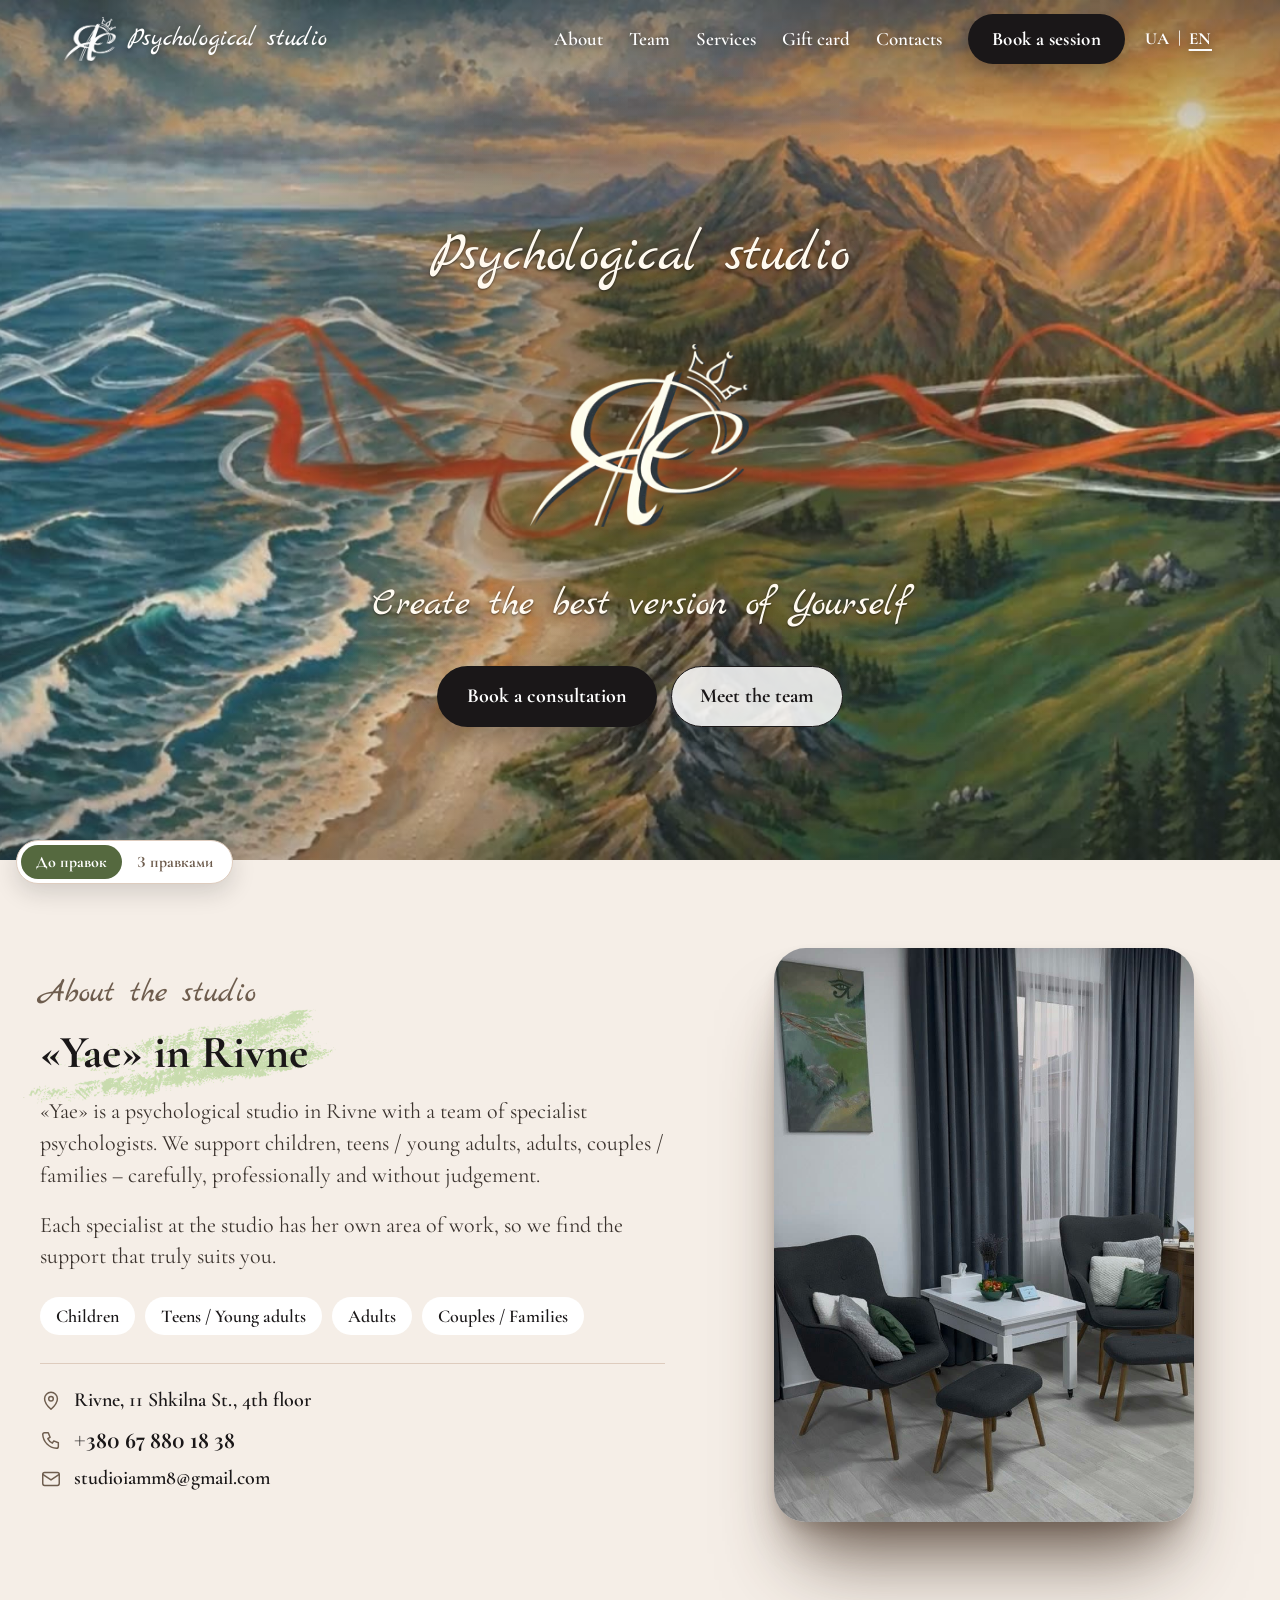
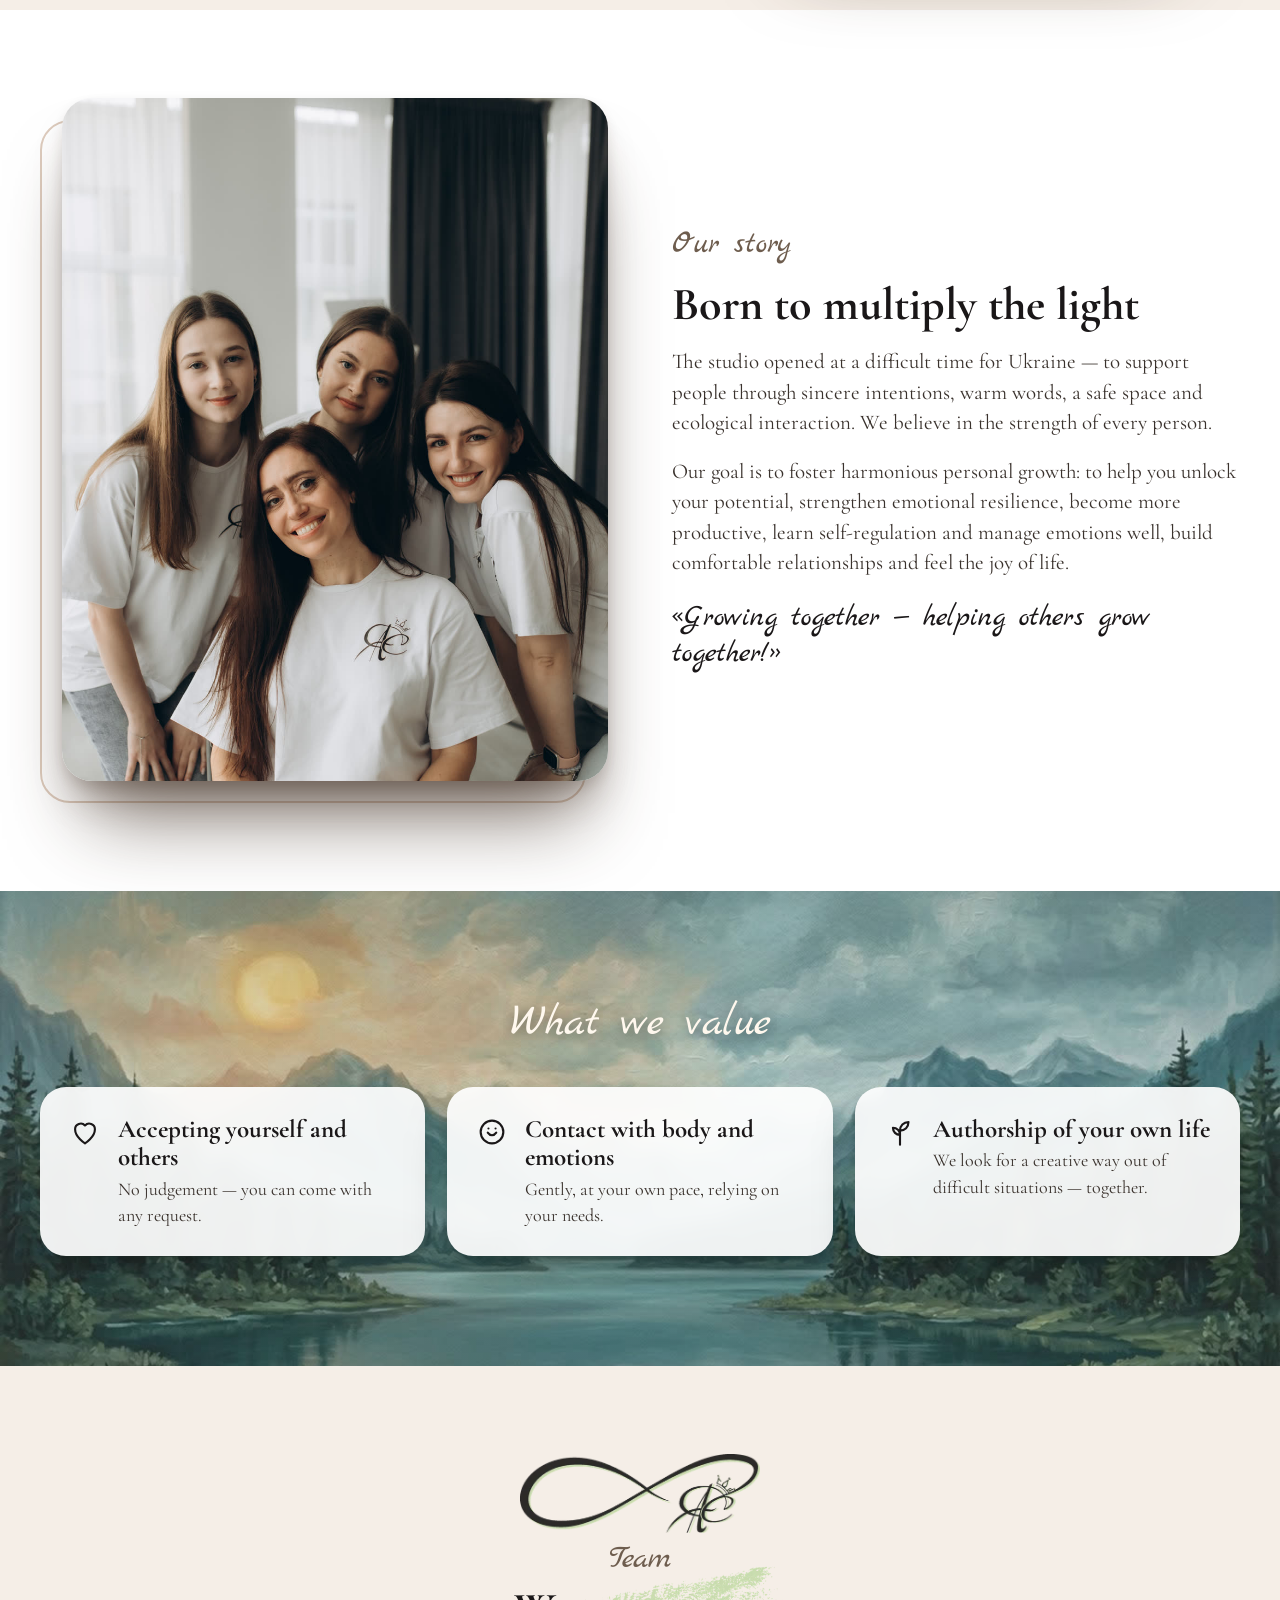
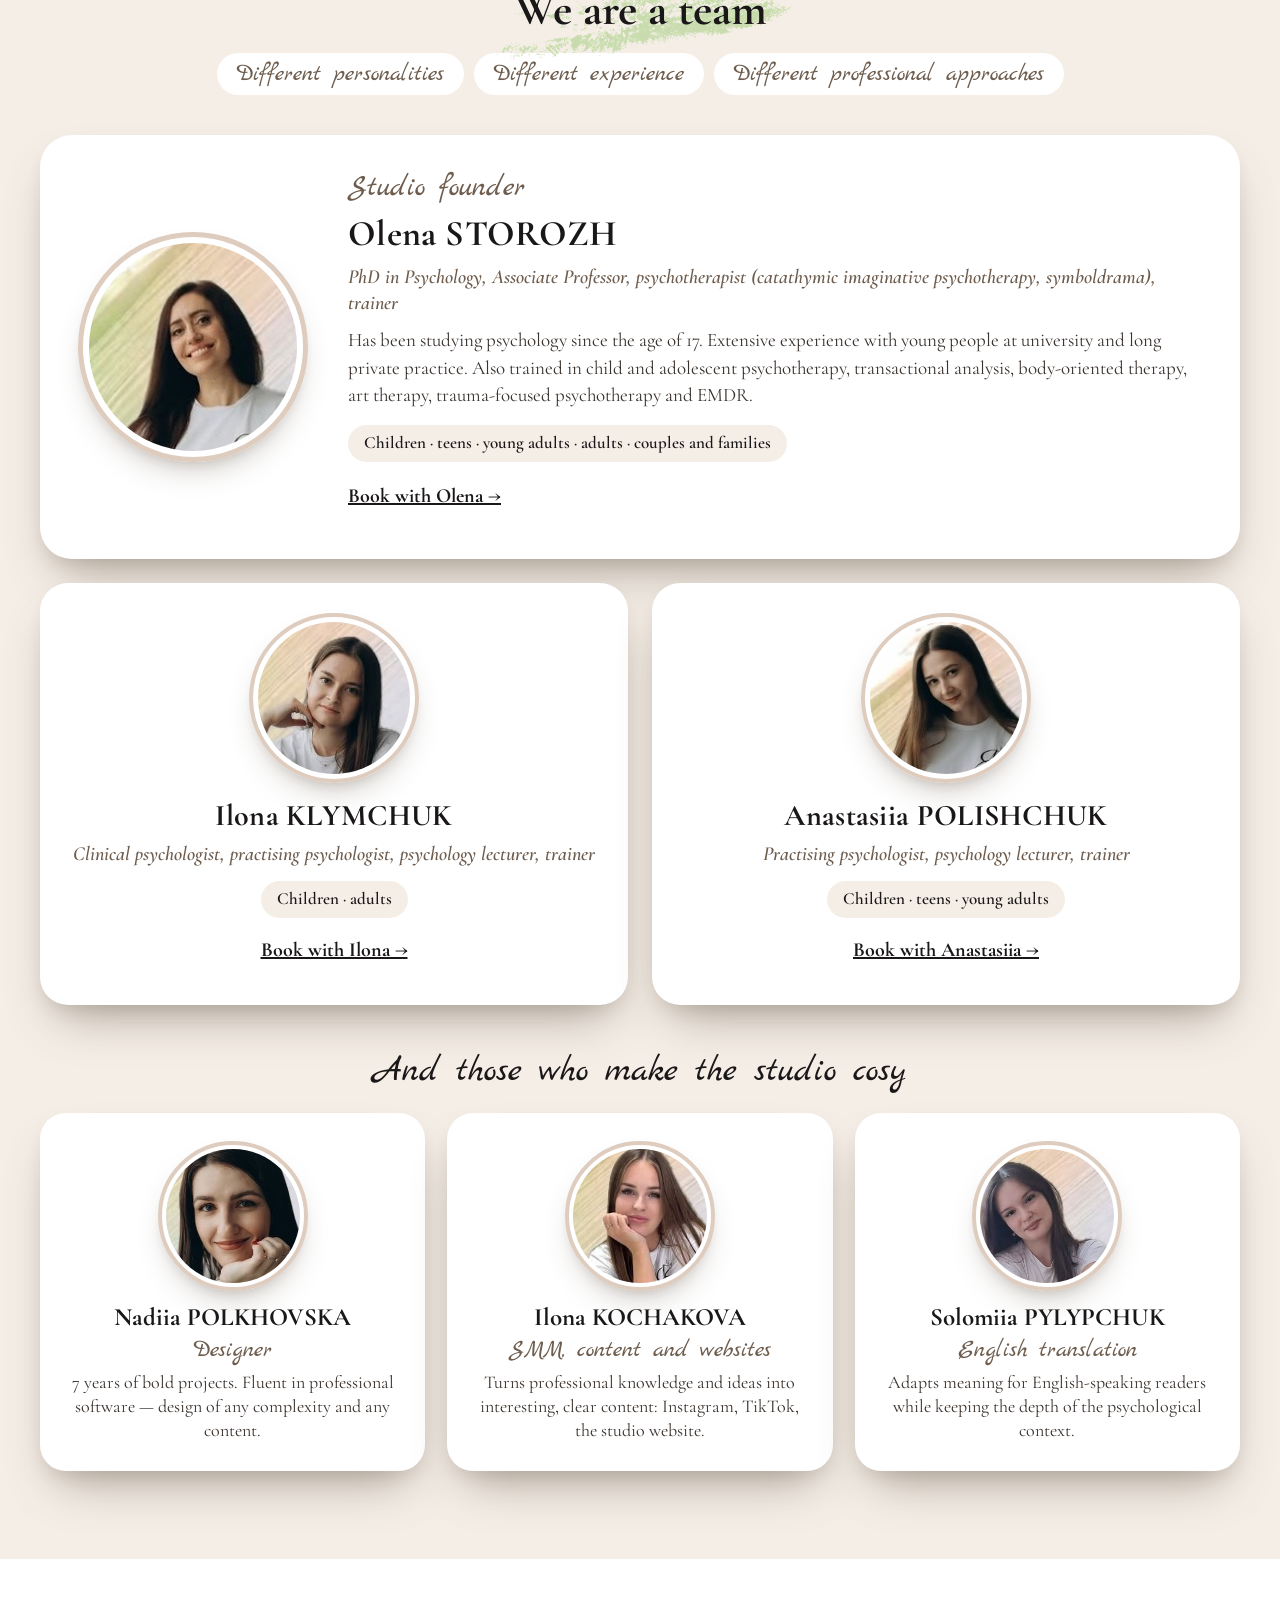
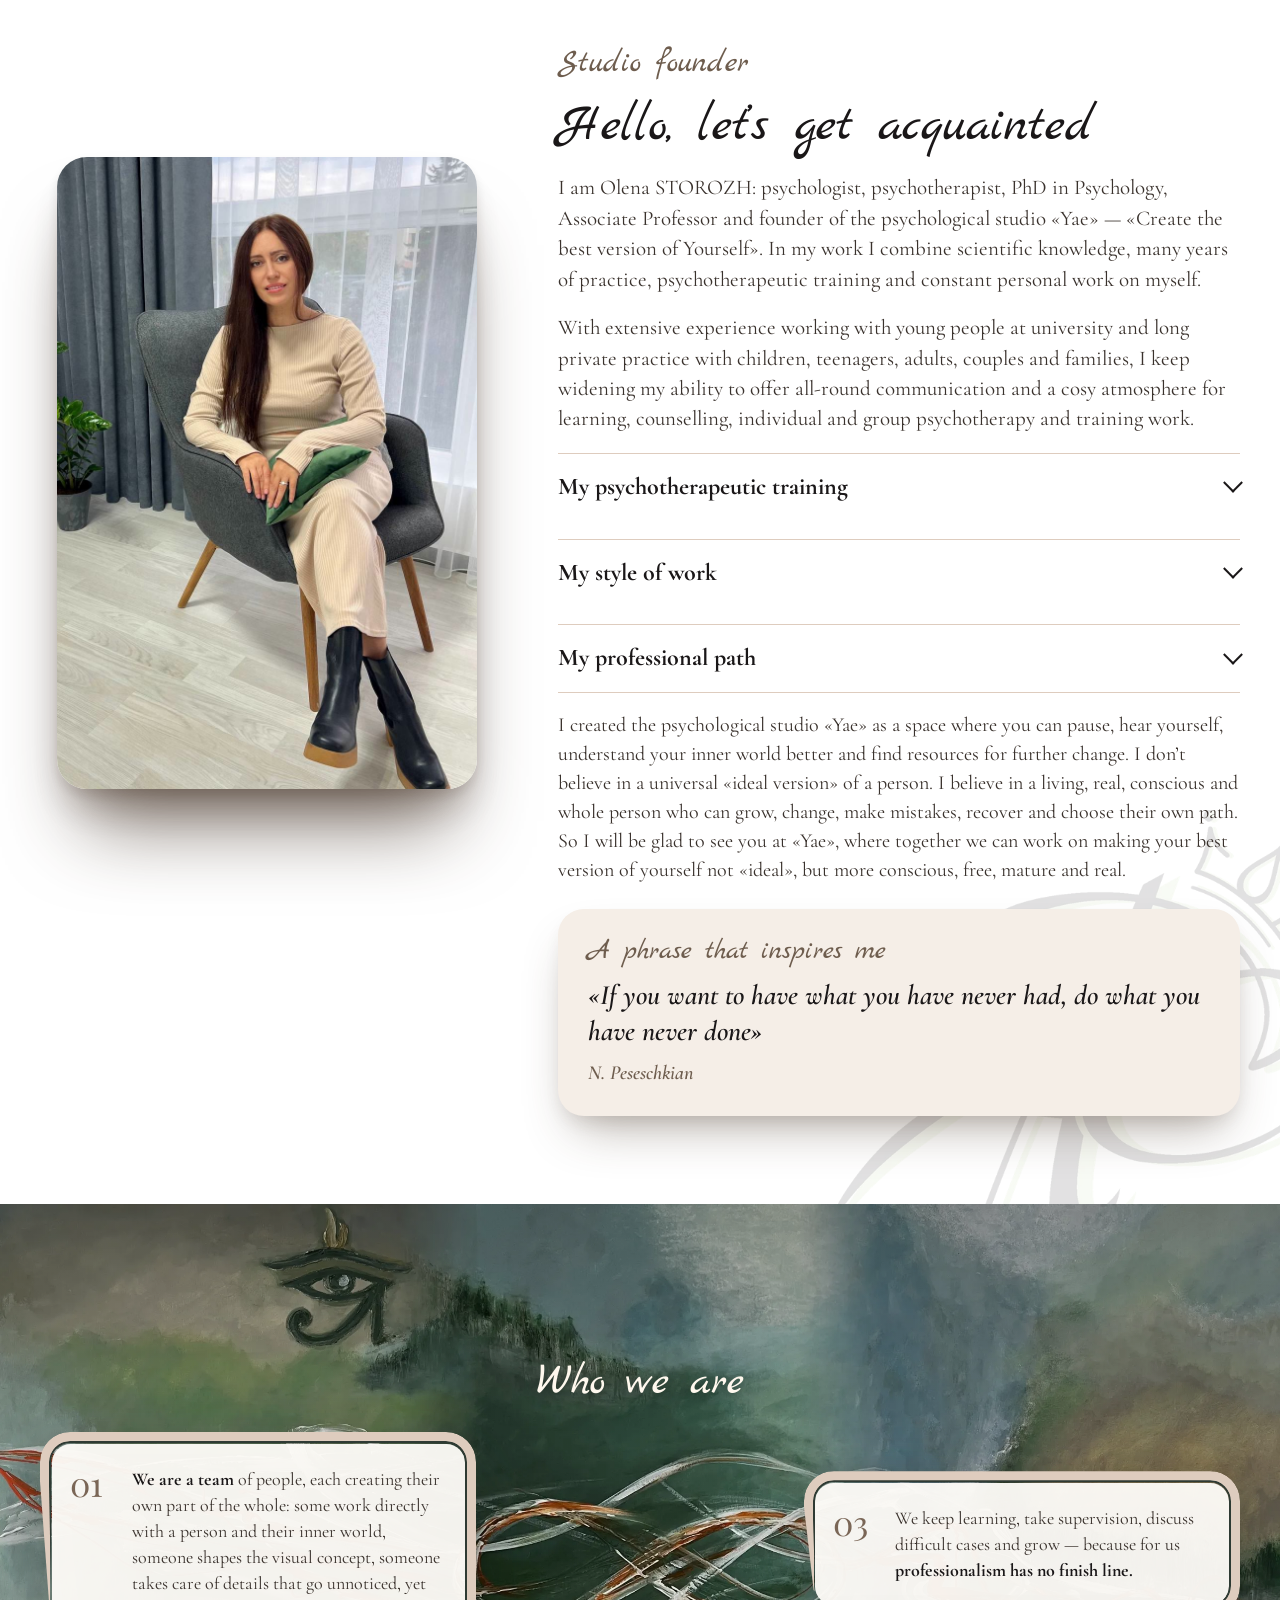
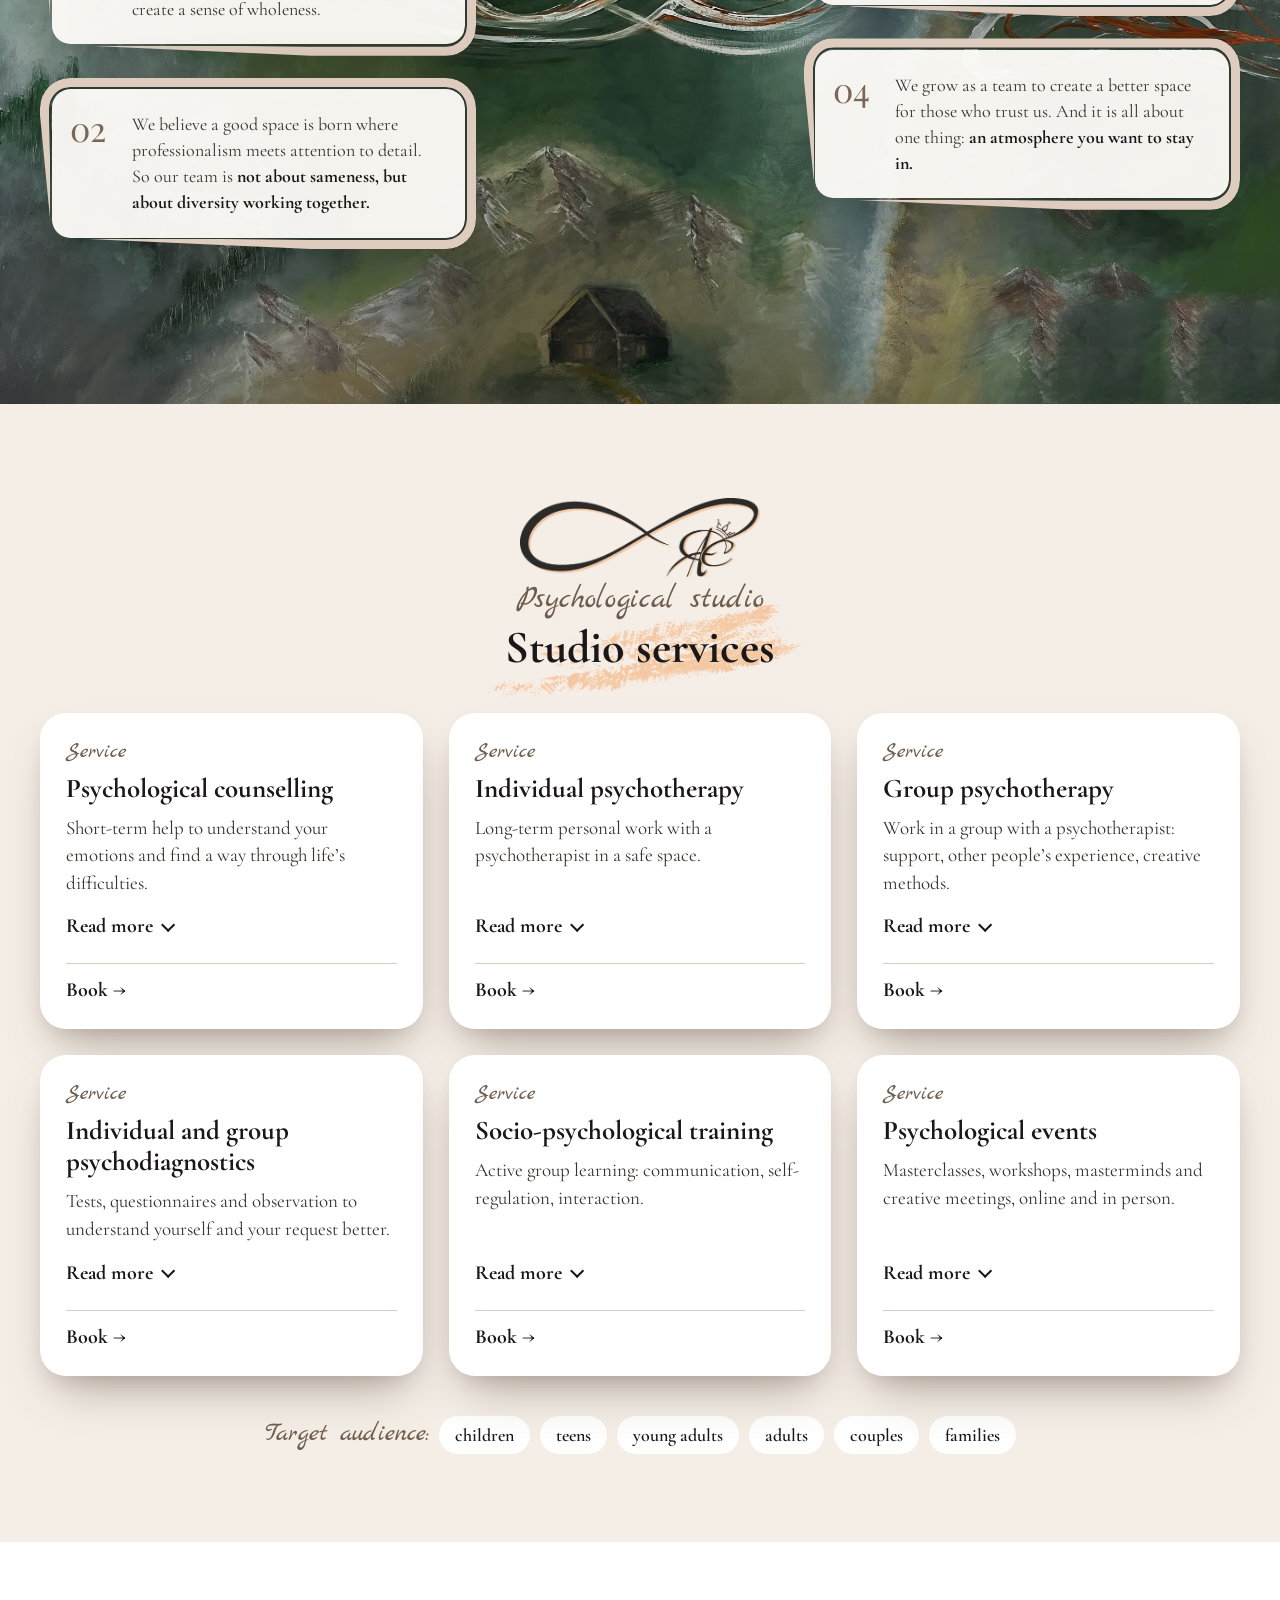
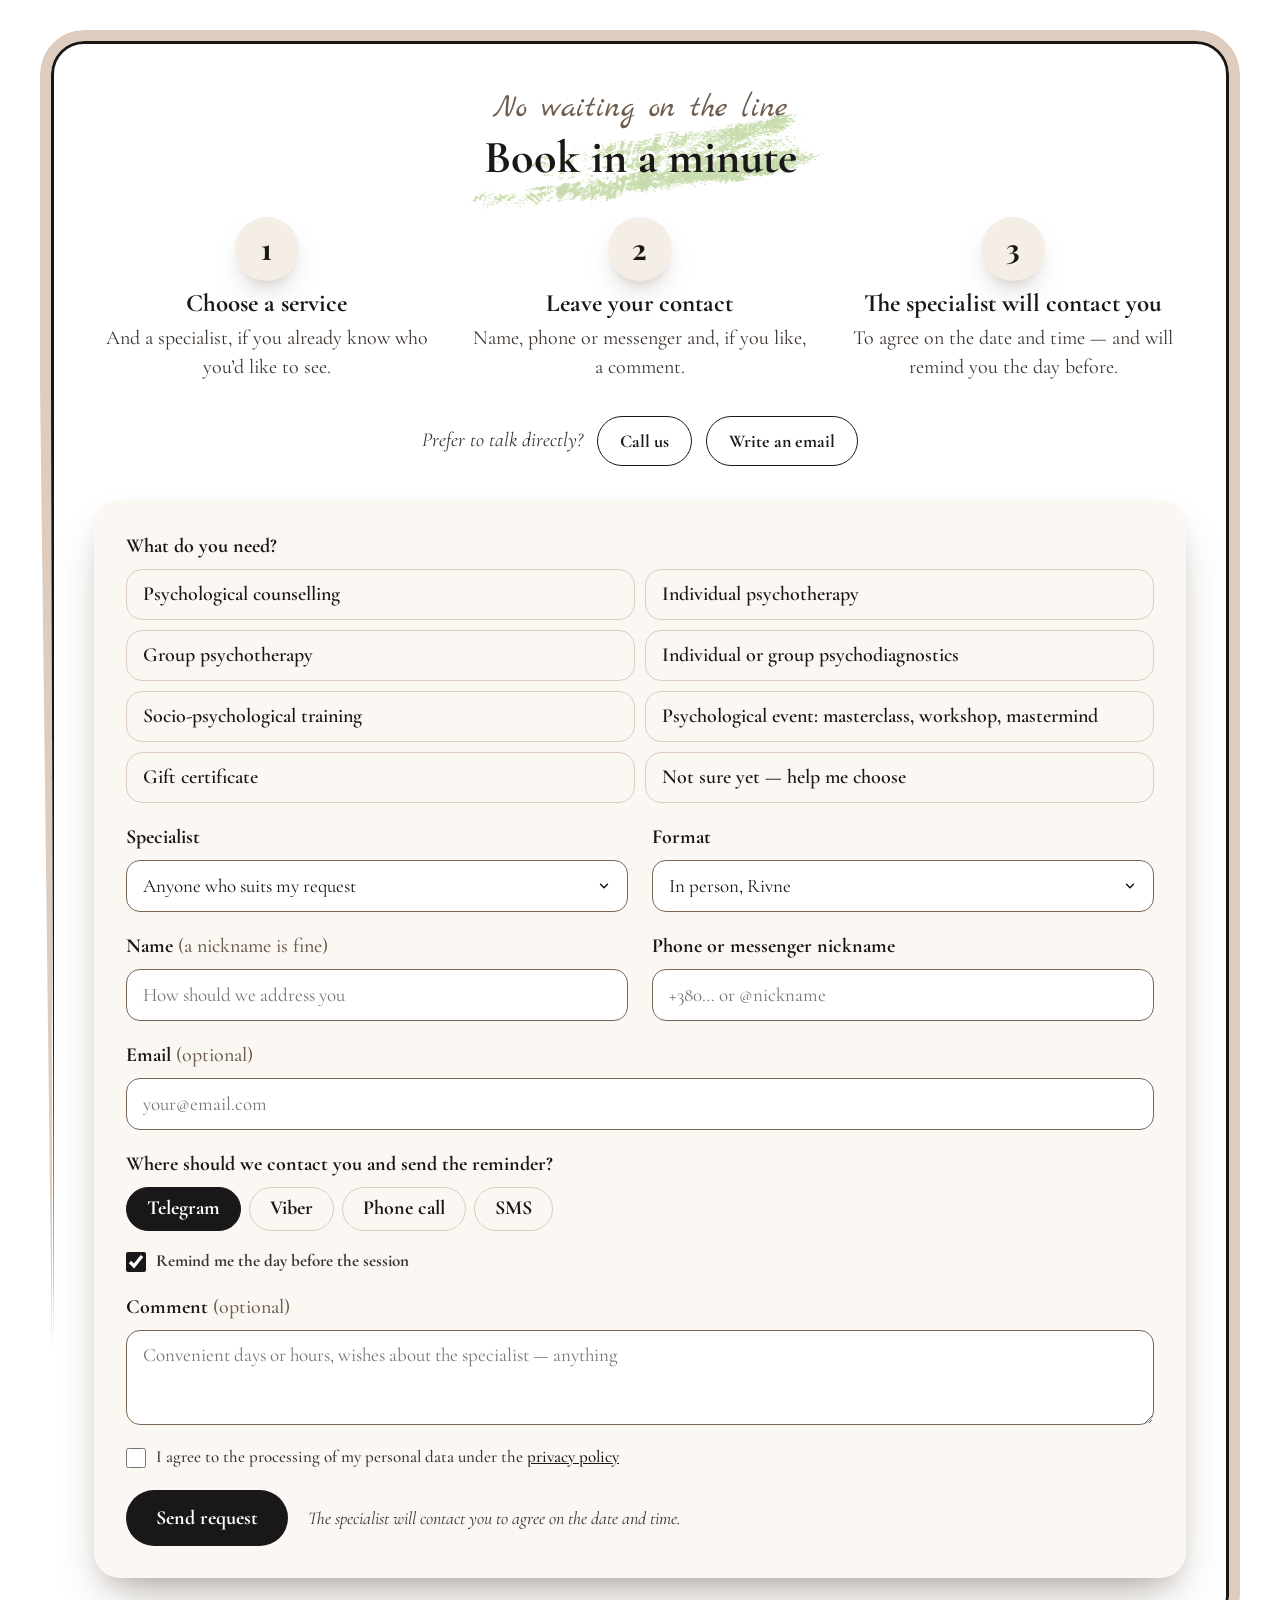
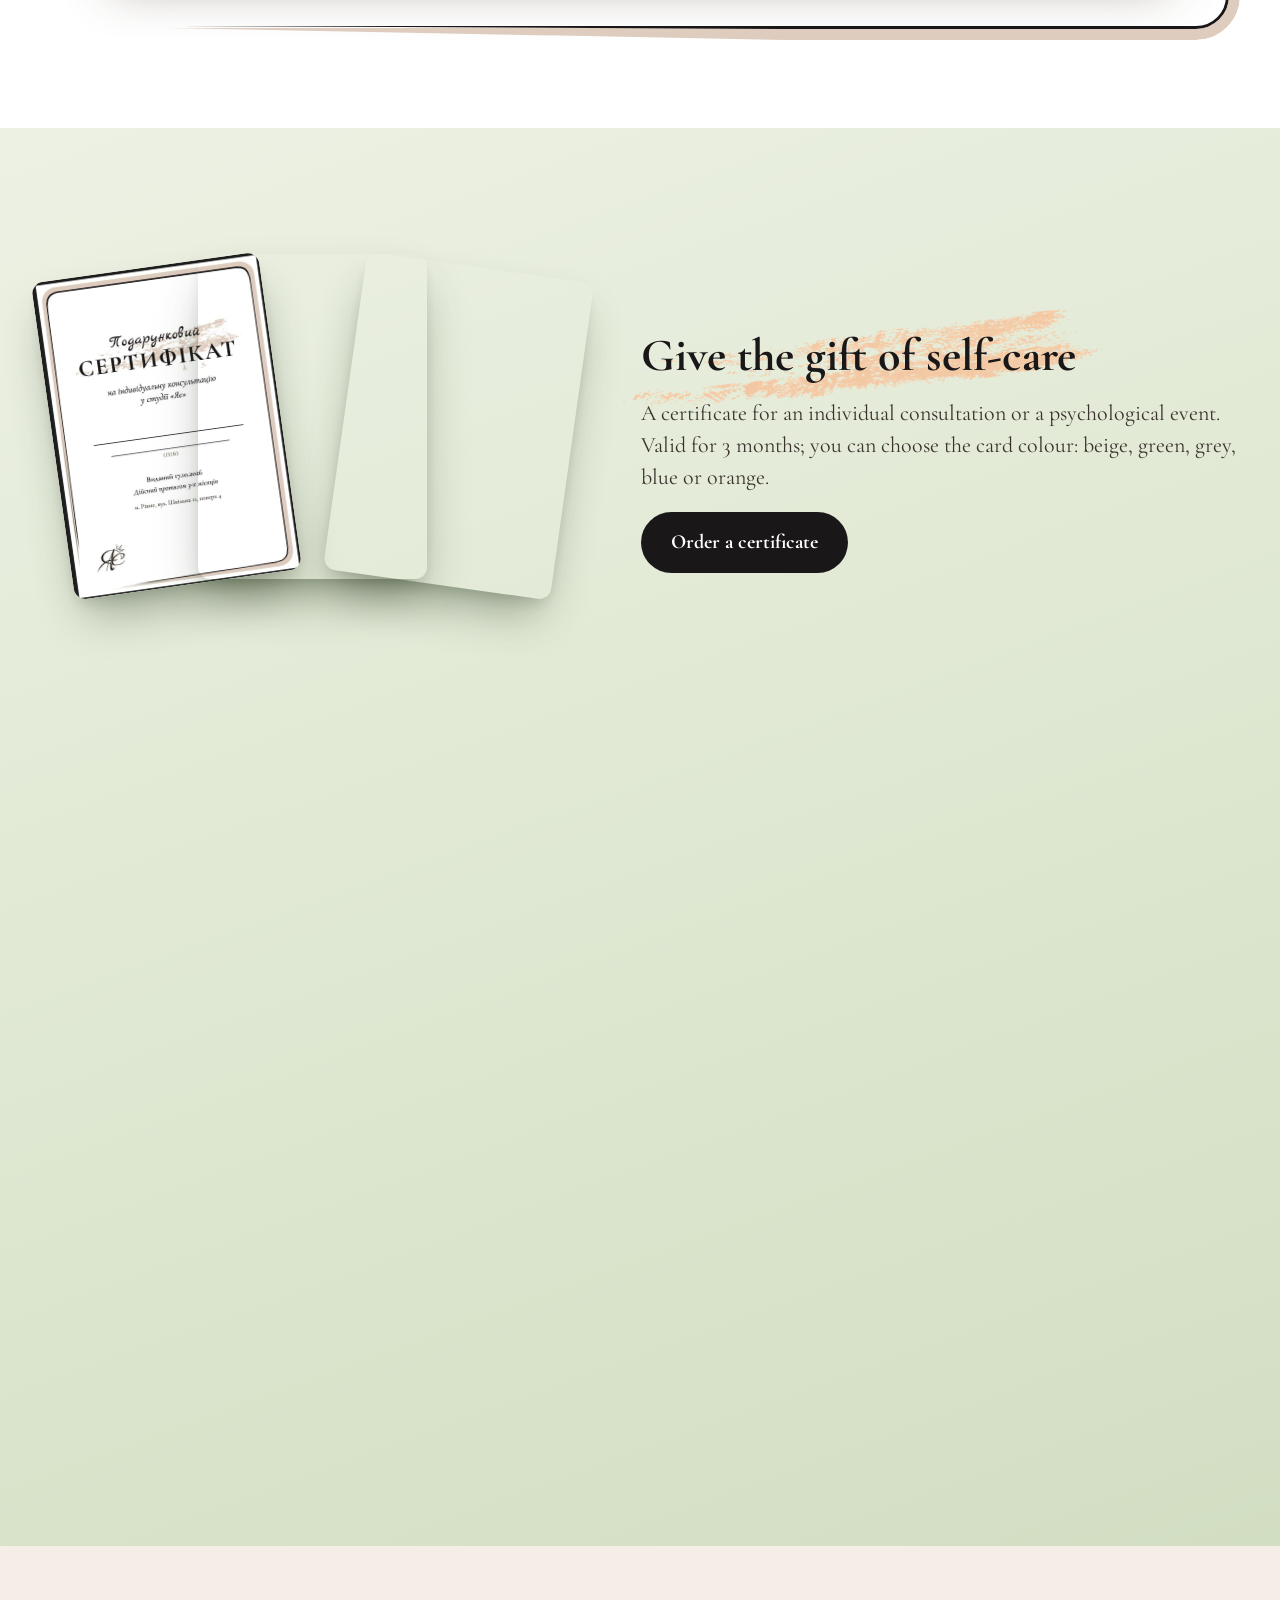
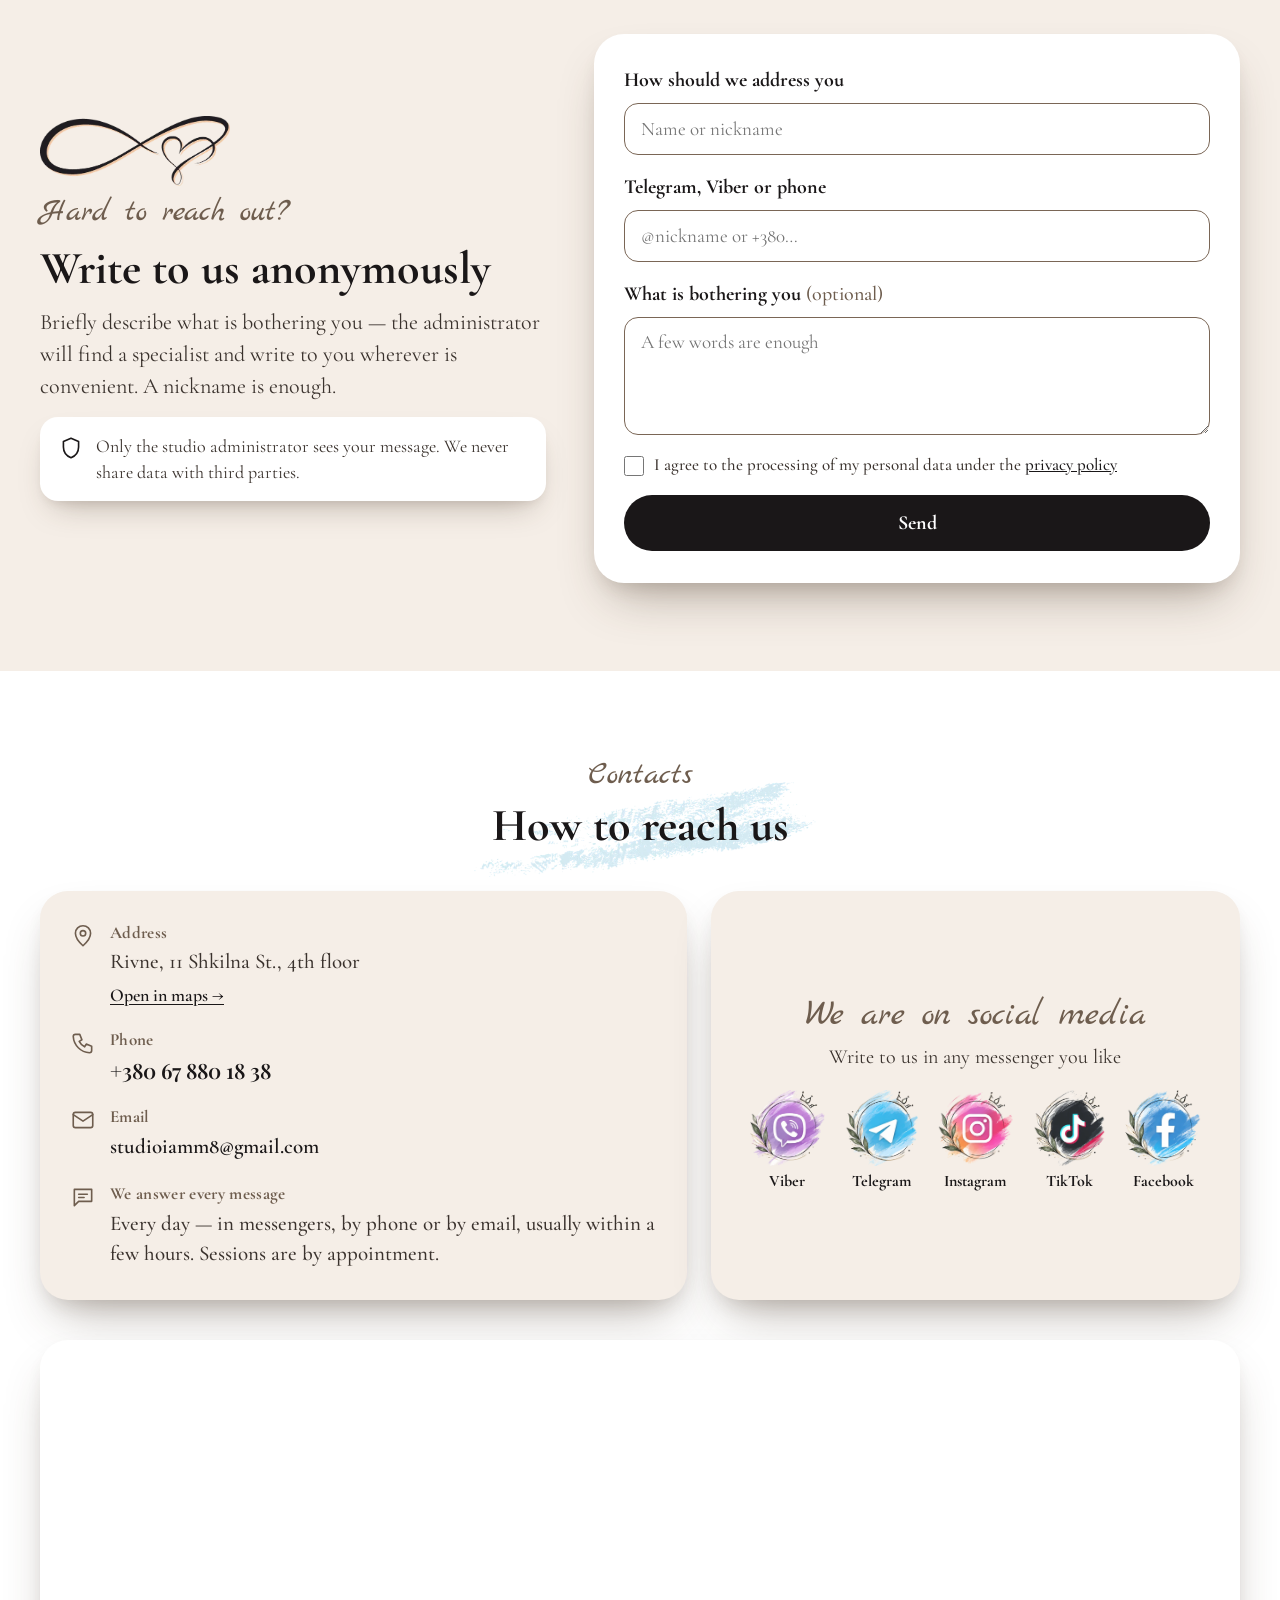
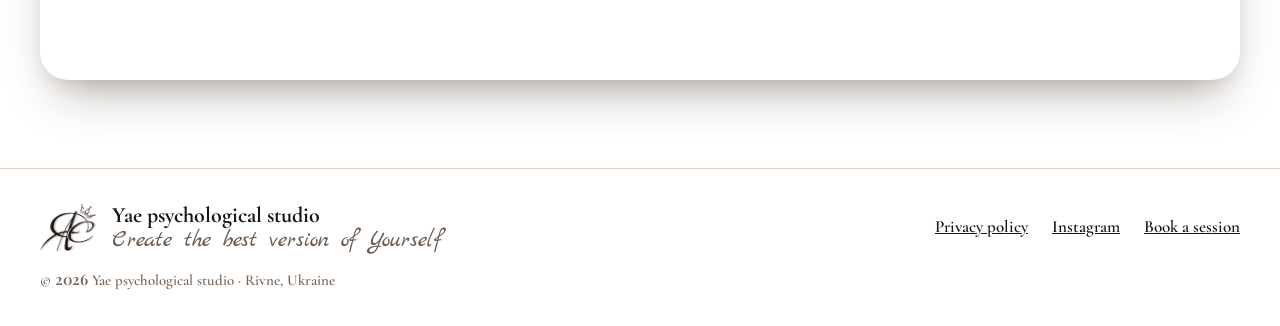
==== commit 1dd3e1eb: "v1 = the site just before the round-3 edits Co-Authored-By: Claude Opus 5.5 <noreply@anthropic.com>" ====
--- a/v1/index.html
+++ b/v1/index.html
@@ -7,33 +7,38 @@
 <meta name="description" content="Психологічна студія «Яє» у Рівному: консультування, психотерапія, психодіагностика, соціально-психологічний тренінг та психологічні заходи для дітей, підлітків, дорослих, пар і сімей. Офлайн і онлайн.">
 <meta property="og:title" content="Психологічна студія «Яє» — Рівне">
 <meta property="og:description" content="Створи найкращу версію Себе.">
-<meta property="og:image" content="../assets/team.jpg">
+<meta property="og:type" content="website">
+<meta property="og:url" content="https://orik222.github.io/studio-yae/">
+<meta property="og:image" content="https://orik222.github.io/studio-yae/assets/team-full.jpg">
+<meta property="og:locale" content="uk_UA">
+<meta name="twitter:card" content="summary_large_image">
+<link rel="canonical" href="https://orik222.github.io/studio-yae/">
 <link rel="icon" href="../assets/logo.png">
 <link rel="preconnect" href="https://fonts.googleapis.com">
 <link rel="preconnect" href="https://fonts.gstatic.com" crossorigin>
 <link href="https://fonts.googleapis.com/css2?family=Cormorant+Garamond:ital,wght@0,500;0,600;0,700;1,500;1,600&family=Playfair+Display:wght@400;600;700&family=Marck+Script&display=swap" rel="stylesheet">
-<link rel="stylesheet" href="style.css">
+<link rel="stylesheet" href="style.css?v=202611060930">
 <script>
-  // Motion unless the visitor asked for less; intro once per visit; language: saved choice, else the browser's
+  // Motion unless the visitor asked for less; the logo intro on every load; language: saved choice, else the browser's
   (function () {
     var d = document.documentElement;
     if (!matchMedia('(prefers-reduced-motion: reduce)').matches) d.classList.add('motion');
-    var seen = false; try { seen = sessionStorage.getItem('yae_intro') === '1'; } catch (e) {}
-    if (!seen && d.classList.contains('motion')) d.classList.add('intro-on');
+    // The logo intro on every load, except when the link leads straight to a section (#booking, #contacts…)
+    if (d.classList.contains('motion') && !location.hash) d.classList.add('intro-on');
     var lang = null; try { lang = localStorage.getItem('yae_lang'); } catch (e) {}
     if (!lang) lang = /^(uk|ru|be)\b/i.test(navigator.language || 'uk') ? 'uk' : 'en';
     d.lang = lang === 'en' ? 'en' : 'uk';
   })();
 </script>
-<style>.vswitch{position:fixed;left:16px;bottom:16px;z-index:90;display:flex;background:#fff;border:1.5px solid #DECCBE;border-radius:999px;padding:4px;box-shadow:0 8px 24px rgba(26,23,24,.16)}.vswitch a{border-radius:999px;padding:9px 15px;font:700 16px/1 "Cormorant Garamond",Georgia,serif;color:#6E5D4E;text-decoration:none}.vswitch a.on{background:#1A1718;color:#fff}html.intro-on .vswitch{display:none}@media print{.vswitch{display:none}}</style>
+<style>.vswitch{position:fixed;left:16px;bottom:16px;z-index:90;display:flex;background:#fff;border:1.5px solid #DECCBE;border-radius:999px;padding:4px;box-shadow:0 8px 24px rgba(26,23,24,.16)}.vswitch a{border-radius:999px;padding:9px 15px;font:700 16px/1 "Cormorant Garamond",Georgia,serif;color:#6E5D4E;text-decoration:none}.vswitch a.on{background:#55693F;color:#fff}html.intro-on .vswitch{display:none}@media print{.vswitch{display:none}}</style>
 </head>
 <body>
 
 <!-- 1. Loading screen: the logo animation -->
-<div class="intro" id="intro" aria-hidden="true">
+<div class="intro" id="intro" role="dialog" aria-modal="true" aria-label="Психологічна студія «Яє»">
   <video id="introVideo" src="../assets/intro.mp4" playsinline preload="auto"></video>
   <div class="intro-btns">
-    <button type="button" id="introSound" class="intro-btn" hidden data-en="Sound on">Увімкнути звук</button>
+    <button type="button" id="introSound" class="intro-btn sound" hidden><svg width="22" height="22" viewBox="0 0 24 24" fill="none" stroke="currentColor" stroke-width="1.8" stroke-linecap="round" stroke-linejoin="round" aria-hidden="true"><path d="M11 5 6 9H3v6h3l5 4V5z"/><path d="M15.5 8.5a5 5 0 0 1 0 7M18.5 5.5a9 9 0 0 1 0 13"/></svg><span data-en="Turn on sound">Увімкнути звук</span></button>
     <button type="button" id="introSkip" class="intro-btn" data-en="Skip">Пропустити</button>
   </div>
 </div>
@@ -42,8 +47,8 @@
 <header class="site-header" id="header">
   <div class="wrap">
     <a href="#top" class="brand">
-      <img src="../assets/logo.png" alt="Логотип студії «Яє»" data-en-alt="Studio Yae logo" width="52">
-      <img class="ua-only" src="../assets/wordmark.png" alt="Психологічна студія" width="150">
+      <img src="../assets/logo-sm.webp" alt="Логотип студії «Яє»" data-en-alt="Studio Yae logo" width="52" height="44">
+      <img class="ua-only" src="../assets/wordmark-sm.webp" alt="Психологічна студія" width="150" height="42">
       <span class="en-only script brand-en">Psychological studio</span>
     </a>
     <nav class="site-nav" id="nav" aria-label="Головне меню">
@@ -59,27 +64,29 @@
       <button type="button" data-lang="uk">UA</button><span aria-hidden="true">|</span><button type="button" data-lang="en">EN</button>
     </div>
     <button type="button" class="burger" id="burger" aria-label="Відкрити меню" aria-expanded="false" aria-controls="nav">
-      <svg class="i-open" width="20" height="20" viewBox="0 0 24 24" fill="none" stroke="#1A1718" stroke-width="2" stroke-linecap="round" aria-hidden="true"><path d="M4 7h16M4 12h16M4 17h16"/></svg>
-      <svg class="i-close" width="20" height="20" viewBox="0 0 24 24" fill="none" stroke="#1A1718" stroke-width="2" stroke-linecap="round" aria-hidden="true"><path d="M6 6l12 12M18 6L6 18"/></svg>
+      <svg class="i-open" width="20" height="20" viewBox="0 0 24 24" fill="none" stroke="currentColor" stroke-width="2" stroke-linecap="round" aria-hidden="true"><path d="M4 7h16M4 12h16M4 17h16"/></svg>
+      <svg class="i-close" width="20" height="20" viewBox="0 0 24 24" fill="none" stroke="currentColor" stroke-width="2" stroke-linecap="round" aria-hidden="true"><path d="M6 6l12 12M18 6L6 18"/></svg>
     </button>
   </div>
 </header>
 
 <main>
-  <!-- 3. Hero: pastel landscape, no sound -->
+  <!-- 3. Hero: the painting, the logo draws itself in milk-white with a soft orange glow -->
   <section id="top" class="hero">
-    <video class="hero-bg" id="heroVideo" src="../assets/hero.mp4" poster="../assets/hero-poster.jpg" autoplay muted loop playsinline preload="auto" aria-hidden="true"></video>
+    <video class="hero-bg" id="heroVideo" src="../assets/hero-mid.mp4" poster="../assets/hero-mid-poster.jpg" muted loop playsinline preload="auto" aria-hidden="true"></video>
+    <video id="logoClip" class="logo-clip" src="../assets/logo-clip.mp4" muted playsinline preload="auto" aria-hidden="true"></video>
     <div class="hero-veil" aria-hidden="true"></div>
     <div class="hero-in">
       <h1 class="sr" data-en="Yae psychological studio in Rivne">Психологічна студія «Яє» у Рівному</h1>
-      <div class="lockup frame">
-        <div class="frame-inner">
-          <img class="ua-only" src="../assets/wordmark.png" alt="Психологічна студія" width="280">
-          <span class="en-only script lock-top">Psychological studio</span>
-          <img class="lock-logo" src="../assets/logo.png" alt="Логотип студії «Яє»" data-en-alt="Studio Yae logo" width="150">
-          <img class="ua-only" src="../assets/slogan.png" alt="Створи найкращу версію Себе" width="320">
-          <span class="en-only script lock-bottom">Create the best version of Yourself</span>
-        </div>
+      <div class="lockup" id="lockup" aria-hidden="true">
+        <div class="rule" id="rule1"></div>
+        <div class="lk-text lk-top" id="topText" data-en="Psychological studio">Психологічна студія</div>
+        <div class="lk-logo">
+          <canvas id="logoCanvas" width="640" height="520"></canvas>
+          <img class="lk-still" src="../assets/logo-sm.webp" alt="" width="240" height="201">
+        </div>
+        <div class="lk-text lk-bottom" id="bottomText" data-en="Create the best version of Yourself">Створи найкращу версію Себе</div>
+        <div class="rule" id="rule2"></div>
       </div>
       <div class="actions">
         <a href="#booking" class="btn" data-en="Book a consultation">Записатися на консультацію</a>
@@ -93,7 +100,7 @@
     <div class="wrap about-grid">
       <div class="about-text">
         <div class="script" data-en="About the studio">Про студію</div>
-        <h2 data-en="«Yae» in Rivne">«Яє» у Рівному</h2>
+        <h2 class="mt mt-green" data-en="«Yae» in Rivne">«Яє» у Рівному</h2>
         <p data-en="«Yae» is a psychological studio in Rivne with a team of specialist psychologists. We support children, teens / young adults, adults, couples / families – carefully, professionally and without judgement.">«Яє» – це психологічна студія в Рівному, де працює команда спеціалістів психологів. Ми супроводжуємо дітей, підлітків / юнаків, дорослих, пари / сім’ї – обережно, професійно та без оцінювання.</p>
         <p data-en="Each specialist at the studio has her own area of work, so we find the support that truly suits you.">Кожна фахівчиня студії має власний напрям роботи, тож ми підбираємо підтримку, що справді підходить саме вам.</p>
         <div class="tags">
@@ -102,23 +109,23 @@
           <span class="pill-tag" data-en="Adults">Дорослі</span>
           <span class="pill-tag" data-en="Couples / Families">Пари / Сім’ї</span>
         </div>
+        <div class="studio-info">
+        <a href="https://maps.app.goo.gl/kxekSsByFt43Rvud6" target="_blank" rel="noopener">
+          <svg width="22" height="22" viewBox="0 0 24 24" fill="none" stroke="currentColor" stroke-width="1.6" stroke-linecap="round" stroke-linejoin="round" aria-hidden="true"><path d="M12 21s-7-6.2-7-11.5a7 7 0 0 1 14 0C19 14.8 12 21 12 21z"/><circle cx="12" cy="9.5" r="2.5"/></svg>
+          <span data-en="Rivne, 11 Shkilna St., 4th floor">Рівне, вул. Шкільна, <span class="num">11</span>, поверх <span class="num">4</span></span>
+        </a>
+        <a href="tel:+380678801838" class="tel">
+          <svg width="22" height="22" viewBox="0 0 24 24" fill="none" stroke="currentColor" stroke-width="1.6" stroke-linecap="round" stroke-linejoin="round" aria-hidden="true"><path d="M5 4h4l2 5-2.5 1.5a11 11 0 0 0 5 5L15 13l5 2v4a2 2 0 0 1-2 2A16 16 0 0 1 3 6a2 2 0 0 1 2-2"/></svg>
+          <span class="num">+380 67 880 18 38</span>
+        </a>
+        <a href="mailto:studioiamm8@gmail.com" class="mail">
+          <svg width="22" height="22" viewBox="0 0 24 24" fill="none" stroke="currentColor" stroke-width="1.6" stroke-linecap="round" stroke-linejoin="round" aria-hidden="true"><rect x="3" y="5" width="18" height="14" rx="2"/><path d="M3 7l9 6 9-6"/></svg>
+          <span>studioiamm8@gmail.com</span>
+        </a>
+      </div>
       </div>
       <figure class="studio-card">
-        <img src="../assets/studio.jpg" alt="Кабінет студії «Яє»: два крісла і столик біля вікна" data-en-alt="Studio Yae room: two armchairs and a table by the window" width="720" height="720">
-        <figcaption class="studio-info">
-          <a href="https://maps.app.goo.gl/kxekSsByFt43Rvud6" target="_blank" rel="noopener">
-            <svg width="22" height="22" viewBox="0 0 24 24" fill="none" stroke="currentColor" stroke-width="1.6" stroke-linecap="round" stroke-linejoin="round" aria-hidden="true"><path d="M12 21s-7-6.2-7-11.5a7 7 0 0 1 14 0C19 14.8 12 21 12 21z"/><circle cx="12" cy="9.5" r="2.5"/></svg>
-            <span data-en="Rivne, 11 Shkilna St., 4th floor">Рівне, вул. Шкільна, <span class="num">11</span>, поверх <span class="num">4</span></span>
-          </a>
-          <a href="tel:+380678801838" class="tel">
-            <svg width="22" height="22" viewBox="0 0 24 24" fill="none" stroke="currentColor" stroke-width="1.6" stroke-linecap="round" stroke-linejoin="round" aria-hidden="true"><path d="M5 4h4l2 5-2.5 1.5a11 11 0 0 0 5 5L15 13l5 2v4a2 2 0 0 1-2 2A16 16 0 0 1 3 6a2 2 0 0 1 2-2"/></svg>
-            <span class="num">+380 67 880 18 38</span>
-          </a>
-          <a href="mailto:studioiamm8@gmail.com" class="mail">
-            <svg width="22" height="22" viewBox="0 0 24 24" fill="none" stroke="currentColor" stroke-width="1.6" stroke-linecap="round" stroke-linejoin="round" aria-hidden="true"><rect x="3" y="5" width="18" height="14" rx="2"/><path d="M3 7l9 6 9-6"/></svg>
-            <span>studioiamm8@gmail.com</span>
-          </a>
-        </figcaption>
+        <img src="../assets/studio-full.jpg" alt="Кабінет студії «Яє»: картина на стіні, два крісла і столик біля вікна" data-en-alt="Studio Yae room: a painting on the wall, two armchairs and a table by the window" width="734" height="1280" loading="lazy" decoding="async">
       </figure>
     </div>
   </section>
@@ -127,7 +134,7 @@
   <section id="story" class="story">
     <div class="wrap story-grid">
       <div class="story-photo">
-        <img src="../assets/team.jpg" alt="Команда студії «Яє»" data-en-alt="The Yae studio team" width="1000" height="902">
+        <img src="../assets/team-full.jpg" alt="Команда студії «Яє»" data-en-alt="The Yae studio team" width="1000" height="1515" loading="lazy" decoding="async">
       </div>
       <div class="story-text">
         <div class="script" data-en="Our story">Наша історія</div>
@@ -140,7 +147,7 @@
   </section>
 
   <!-- 6. Цінності на пейзажі — colour -->
-  <section id="values" class="land values-land" style="--bg:url('../assets/land-lake.jpg')">
+  <section id="values" class="land values-land" style="--bg:url('../assets/land-lake-mid.jpg')">
     <div class="wrap stack">
       <div class="head center">
         <div class="script" data-en="What we value">Що для нас важливо</div>
@@ -166,9 +173,9 @@
   <section id="team" class="sand team">
     <div class="wrap stack">
       <div class="team-head">
-        <img class="emblem" src="../assets/logo.png" alt="Знак студії «Яє»" data-en-alt="Studio Yae sign" width="120">
+        <img class="emblem" src="../assets/inf-ye-3.webp" alt="" width="260" height="104" loading="lazy">
         <div class="script" data-en="Team">Команда</div>
-        <h2 data-en="We are a team">Ми — команда</h2>
+        <h2 class="mt mt-green" data-en="We are a team">Ми — команда</h2>
         <div class="chips">
           <span data-en="Different personalities">Різні характери</span>
           <span data-en="Different experience">Різний досвід</span>
@@ -178,7 +185,7 @@
 
       <div class="psy-list">
         <article class="person founder">
-          <div class="avatar"><img src="../assets/olena.jpg" alt="Олена СТОРОЖ" data-en-alt="Olena STOROZH" width="210" height="210"></div>
+          <div class="avatar"><img src="../assets/olena.jpg" alt="Олена СТОРОЖ" data-en-alt="Olena STOROZH" width="210" height="210" loading="lazy" decoding="async"></div>
           <div class="info">
             <div class="badge" data-en="Studio founder">Засновниця студії</div>
             <h3 data-en="Olena STOROZH">Олена СТОРОЖ</h3>
@@ -189,14 +196,14 @@
           </div>
         </article>
         <article class="person">
-          <div class="avatar"><img src="../assets/ilona-klymchuk.jpg" alt="Ілона КЛИМЧУК" data-en-alt="Ilona KLYMCHUK" width="220" height="220"></div>
+          <div class="avatar"><img src="../assets/ilona-klymchuk.jpg" alt="Ілона КЛИМЧУК" data-en-alt="Ilona KLYMCHUK" width="220" height="220" loading="lazy" decoding="async"></div>
           <h3 data-en="Ilona KLYMCHUK">Ілона КЛИМЧУК</h3>
           <div class="role" data-en="Clinical psychologist, practising psychologist, psychology lecturer, trainer">Клінічна психологиня, практикуюча психологиня, викладачка психології, тренерка</div>
           <div class="aud" data-en="Children · adults">Діти · дорослі</div>
           <a href="#booking" class="cta" data-spec="ilona" data-en="Book with Ilona →">Записатися до Ілони →</a>
         </article>
         <article class="person">
-          <div class="avatar"><img src="../assets/anastasiia.jpg" alt="Анастасія ПОЛІЩУК" data-en-alt="Anastasiia POLISHCHUK" width="205" height="205"></div>
+          <div class="avatar"><img src="../assets/anastasiia.jpg" alt="Анастасія ПОЛІЩУК" data-en-alt="Anastasiia POLISHCHUK" width="205" height="205" loading="lazy" decoding="async"></div>
           <h3 data-en="Anastasiia POLISHCHUK">Анастасія ПОЛІЩУК</h3>
           <div class="role" data-en="Practising psychologist, psychology lecturer, trainer">Практикуюча психологиня, викладачка психології, тренерка</div>
           <div class="aud" data-en="Children · teens · young adults">Діти · підлітки · юнаки</div>
@@ -208,19 +215,19 @@
         <h3 class="script" data-en="And those who make the studio cosy">А ще — ті, хто робить студію затишною</h3>
         <div class="crew-list">
           <div class="crew-item">
-            <img src="../assets/nadiia.jpg" alt="Надія ПОЛХОВСЬКА" data-en-alt="Nadiia POLKHOVSKA" width="250" height="250">
+            <img src="../assets/nadiia.jpg" alt="Надія ПОЛХОВСЬКА" data-en-alt="Nadiia POLKHOVSKA" width="250" height="250" loading="lazy" decoding="async">
             <b data-en="Nadiia POLKHOVSKA">Надія ПОЛХОВСЬКА</b>
             <span class="crew-role" data-en="Designer">Дизайнер</span>
             <p data-en="7 years of bold projects. Fluent in professional software — design of any complexity and any content.">7 років реалізації сміливих проєктів. Вільно володіє професійним софтом — дизайн будь-якої складності та будь-якого контенту.</p>
           </div>
           <div class="crew-item">
-            <img src="../assets/ilona-kochakova.jpg" alt="Ілона КОЧАКОВА" data-en-alt="Ilona KOCHAKOVA" width="220" height="220">
+            <img src="../assets/ilona-kochakova.jpg" alt="Ілона КОЧАКОВА" data-en-alt="Ilona KOCHAKOVA" width="220" height="220" loading="lazy" decoding="async">
             <b data-en="Ilona KOCHAKOVA">Ілона КОЧАКОВА</b>
             <span class="crew-role" data-en="SMM, content and websites">SMM, контент і сайти</span>
             <p data-en="Turns professional knowledge and ideas into interesting, clear content: Instagram, TikTok, the studio website.">Перетворює професійні знання та ідеї на цікавий і зрозумілий контент: Instagram, TikTok, сайт студії.</p>
           </div>
           <div class="crew-item">
-            <img src="../assets/solomiia.jpg" alt="Соломія ПИЛИПЧУК" data-en-alt="Solomiia PYLYPCHUK" width="230" height="230">
+            <img src="../assets/solomiia.jpg" alt="Соломія ПИЛИПЧУК" data-en-alt="Solomiia PYLYPCHUK" width="230" height="230" loading="lazy" decoding="async">
             <b data-en="Solomiia PYLYPCHUK">Соломія ПИЛИПЧУК</b>
             <span class="crew-role" data-en="English translation">Переклад англійською</span>
             <p data-en="Adapts meaning for English-speaking readers while keeping the depth of the psychological context.">Адаптує зміст і сенси для англомовної аудиторії, зберігаючи глибину психологічного контексту.</p>
@@ -230,28 +237,12 @@
     </div>
   </section>
 
-  <!-- 8. Ми — команда: floating squares on a landscape — colour -->
-  <section id="heart" class="land heart-land" style="--bg:url('../assets/land-mountains.jpg')">
-    <div class="wrap stack">
-      <div class="head center">
-        <div class="script" data-en="Who we are">Хто ми</div>
-      </div>
-      <div class="squares">
-        <div class="square"><p data-en="&lt;b&gt;We are a team&lt;/b&gt; of people, each creating their own part of the whole: some work directly with a person and their inner world, someone shapes the visual concept, someone takes care of details that go unnoticed, yet create a sense of wholeness."><b>Ми — команда</b> людей, кожен із яких створює свою частину цілого: хтось працює безпосередньо з людиною та її внутрішнім світом; хтось формує візуальну концепцію; хтось відповідає за деталі, які непомітні, але саме вони створюють відчуття цілісності.</p></div>
-        <div class="square"><p data-en="We believe a good space is born where professionalism meets attention to detail. So our team is &lt;b&gt;not about sameness, but about diversity working together.&lt;/b&gt;">Ми віримо, що якісний простір народжується там, де професіоналізм зустрічається з увагою до деталей. Тому наша команда — <b>не про однаковість, а про різноманітність, яка працює разом.</b></p></div>
-        <div class="square"><p data-en="We keep learning, take supervision, discuss difficult cases and grow — because for us &lt;b&gt;professionalism has no finish line.&lt;/b&gt;">Ми постійно навчаємося, супервізуємося, обговорюємо складні випадки й розвиваємося — тому що <b>професійність для нас не має кінцевої точки.</b></p></div>
-        <div class="square"><p data-en="We grow as a team to create a better space for those who trust us. And it is all about one thing: &lt;b&gt;an atmosphere you want to stay in.&lt;/b&gt;">Ми ростемо як команда, щоб створювати якісніший простір для тих, хто нам довіряє. І все це — про одне: <b>атмосферу, у якій хочеться залишитися.</b></p></div>
-      </div>
-    </div>
-  </section>
-
   <!-- 9. Засновниця — beige -->
-  <section id="founder" class="sand founder-sec">
+  <section id="founder" class="founder-sec">
+    <img class="watermark" src="../assets/mark-2.webp" alt="" aria-hidden="true" width="700" height="621" loading="lazy">
     <div class="wrap founder-grid">
       <div class="founder-photo">
-        <div class="frame"><div class="frame-inner">
-          <img src="../assets/olena-chair.jpg" alt="Олена СТОРОЖ у кріслі в кабінеті студії" data-en-alt="Olena STOROZH in an armchair at the studio" width="640" height="966">
-        </div></div>
+        <img class="founder-img" src="../assets/olena-full.jpg" alt="Олена СТОРОЖ у кріслі в кабінеті студії" data-en-alt="Olena STOROZH in an armchair at the studio" width="850" height="1280" loading="lazy" decoding="async">
       </div>
       <div class="founder-copy">
         <div class="script" data-en="Studio founder">Засновниця студії</div>
@@ -309,16 +300,33 @@
     </div>
   </section>
 
+  <!-- 8. Хто ми: the studio's three paintings joined into one, the ribbon running through all of them -->
+  <section id="heart" class="heart-sec">
+    <div class="wrap who-wrap">
+      <h2 class="who-title" data-en="Who we are">Хто ми</h2>
+      <div class="who-cols">
+        <div class="who-col">
+          <div class="who-item frame"><div class="frame-inner who-inner"><span class="who-num">01</span><p class="stmt" data-en="&lt;b&gt;We are a team&lt;/b&gt; of people, each creating their own part of the whole: some work directly with a person and their inner world, someone shapes the visual concept, someone takes care of details that go unnoticed, yet create a sense of wholeness."><b>Ми — команда</b> людей, кожен із яких створює свою частину цілого: хтось працює безпосередньо з людиною та її внутрішнім світом; хтось формує візуальну концепцію; хтось відповідає за деталі, які непомітні, але саме вони створюють відчуття цілісності.</p></div></div>
+          <div class="who-item frame"><div class="frame-inner who-inner"><span class="who-num">02</span><p class="stmt" data-en="We believe a good space is born where professionalism meets attention to detail. So our team is &lt;b&gt;not about sameness, but about diversity working together.&lt;/b&gt;">Ми віримо, що якісний простір народжується там, де професіоналізм зустрічається з увагою до деталей. Тому наша команда — <b>не про однаковість, а про різноманітність, яка працює разом.</b></p></div></div>
+        </div>
+        <div class="who-col">
+          <div class="who-item frame"><div class="frame-inner who-inner"><span class="who-num">03</span><p class="stmt" data-en="We keep learning, take supervision, discuss difficult cases and grow — because for us &lt;b&gt;professionalism has no finish line.&lt;/b&gt;">Ми постійно навчаємося, супервізуємося, обговорюємо складні випадки й розвиваємося — тому що <b>професійність для нас не має кінцевої точки.</b></p></div></div>
+          <div class="who-item frame"><div class="frame-inner who-inner"><span class="who-num">04</span><p class="stmt" data-en="We grow as a team to create a better space for those who trust us. And it is all about one thing: &lt;b&gt;an atmosphere you want to stay in.&lt;/b&gt;">Ми ростемо як команда, щоб створювати якісніший простір для тих, хто нам довіряє. І все це — про одне: <b>атмосферу, у якій хочеться залишитися.</b></p></div></div>
+        </div>
+      </div>
+    </div>
+  </section>
+
   <!-- 10. Послуги — white, every service in the studio frame -->
-  <section id="services" class="services">
+  <section id="services" class="sand services">
     <div class="wrap stack">
       <div class="services-head">
+        <img src="../assets/inf-ye-2.webp" alt="" width="260" height="104" loading="lazy">
         <div class="script" data-en="Psychological studio">Психологічна студія</div>
-        <h2 data-en="Studio services">Послуги студії</h2>
-        <img src="../assets/logo.png" alt="Логотип студії «Яє»" data-en-alt="Studio Yae logo" width="130">
+        <h2 class="mt mt-orange" data-en="Studio services">Послуги студії</h2>
       </div>
       <div class="svc-grid">
-        <article class="svc frame"><div class="frame-inner">
+        <article class="svc"><div class="frame-inner">
           <span class="svc-label" data-en="Service">Послуга</span>
           <h3 data-en="Psychological counselling">Психологічне консультування</h3>
           <p class="svc-lead" data-en="Short-term help to understand your emotions and find a way through life’s difficulties.">Короткострокова допомога, щоб розібратися в емоціях і знайти вихід зі складної життєвої ситуації.</p>
@@ -328,7 +336,7 @@
           <a href="#booking" class="svc-book" data-svc="consult" data-en="Book →">Записатися →</a>
         </div></article>
 
-        <article class="svc frame"><div class="frame-inner">
+        <article class="svc"><div class="frame-inner">
           <span class="svc-label" data-en="Service">Послуга</span>
           <h3 data-en="Individual psychotherapy">Індивідуальна психотерапія</h3>
           <p class="svc-lead" data-en="Long-term personal work with a psychotherapist in a safe space.">Довготривала особиста робота з психотерапевтом у безпечному просторі.</p>
@@ -338,7 +346,7 @@
           <a href="#booking" class="svc-book" data-svc="ind-therapy" data-en="Book →">Записатися →</a>
         </div></article>
 
-        <article class="svc frame"><div class="frame-inner">
+        <article class="svc"><div class="frame-inner">
           <span class="svc-label" data-en="Service">Послуга</span>
           <h3 data-en="Group psychotherapy">Групова психотерапія</h3>
           <p class="svc-lead" data-en="Work in a group with a psychotherapist: support, other people’s experience, creative methods.">Робота в групі з психотерапевтом: підтримка, досвід інших, творчі методи.</p>
@@ -348,7 +356,7 @@
           <a href="#booking" class="svc-book" data-svc="group-therapy" data-en="Book →">Записатися →</a>
         </div></article>
 
-        <article class="svc frame"><div class="frame-inner">
+        <article class="svc"><div class="frame-inner">
           <span class="svc-label" data-en="Service">Послуга</span>
           <h3 data-en="Individual and group psychodiagnostics">Індивідуальна та групова психодіагностика</h3>
           <p class="svc-lead" data-en="Tests, questionnaires and observation to understand yourself and your request better.">Тести, опитувальники й спостереження, щоб краще зрозуміти себе та свій запит.</p>
@@ -358,7 +366,7 @@
           <a href="#booking" class="svc-book" data-svc="diag" data-en="Book →">Записатися →</a>
         </div></article>
 
-        <article class="svc frame"><div class="frame-inner">
+        <article class="svc"><div class="frame-inner">
           <span class="svc-label" data-en="Service">Послуга</span>
           <h3 data-en="Socio-psychological training">Соціально-психологічний тренінг</h3>
           <p class="svc-lead" data-en="Active group learning: communication, self-regulation, interaction.">Активне групове навчання: комунікація, саморегуляція, взаємодія.</p>
@@ -368,7 +376,7 @@
           <a href="#booking" class="svc-book" data-svc="training" data-en="Book →">Записатися →</a>
         </div></article>
 
-        <article class="svc frame"><div class="frame-inner">
+        <article class="svc"><div class="frame-inner">
           <span class="svc-label" data-en="Service">Послуга</span>
           <h3 data-en="Psychological events">Психологічні заходи</h3>
           <p class="svc-lead" data-en="Masterclasses, workshops, masterminds and creative meetings, online and in person.">Майстер-класи, воркшопи, мастермайнди та творчі зустрічі онлайн і офлайн.</p>
@@ -390,38 +398,13 @@
     </div>
   </section>
 
-  <!-- 11. Доступність — a thin coloured strip -->
-  <section class="access" aria-labelledby="access-h">
-    <div class="wrap">
-      <div class="access-head">
-        <h2 id="access-h" class="script" data-en="Formats of psychological help">Формати психологічної допомоги</h2>
-        <p data-en="We want psychological support to be available to everyone, wherever you are and whatever language you speak.">Ми прагнемо, щоб психологічна підтримка була доступною кожному незалежно від вашого місця перебування чи мови спілкування.</p>
-      </div>
-      <ul class="access-list">
-        <li>
-          <svg width="28" height="28" viewBox="0 0 24 24" fill="none" stroke="currentColor" stroke-width="1.5" stroke-linecap="round" stroke-linejoin="round" aria-hidden="true"><path d="M3 11l9-7 9 7"/><path d="M5 10v10h14V10"/><path d="M10 20v-5h4v5"/></svg>
-          <span data-en="&lt;b&gt;In person&lt;/b&gt; — at the «Yae» studio"><b>Офлайн</b> — особисті зустрічі у студії «Яє»</span>
-        </li>
-        <li>
-          <svg width="28" height="28" viewBox="0 0 24 24" fill="none" stroke="currentColor" stroke-width="1.5" stroke-linecap="round" stroke-linejoin="round" aria-hidden="true"><rect x="3" y="4" width="18" height="12" rx="2"/><path d="M8 20h8M12 16v4"/></svg>
-          <span data-en="&lt;b&gt;Online&lt;/b&gt; — from anywhere in the world"><b>Онлайн</b> — з будь-якої точки світу</span>
-        </li>
-        <li>
-          <svg width="28" height="28" viewBox="0 0 24 24" fill="none" stroke="currentColor" stroke-width="1.5" stroke-linecap="round" stroke-linejoin="round" aria-hidden="true"><path d="M4 5h9M8.5 3v2M6 5c.8 3 3 5.5 6 7M11 5c-.8 3.5-3.5 6.5-7 8"/><path d="M13 21l4-9 4 9M14.5 18h5"/></svg>
-          <span data-en="&lt;b&gt;Ukrainian and English&lt;/b&gt;, with an interpreter if needed"><b>Українською та англійською</b>, за потреби — з перекладачем</span>
-        </li>
-      </ul>
-      <p class="access-note" data-en="We care about comfort, confidentiality and the quality of our work together, so everyone can get support that fits their needs.">Ми дбаємо про комфорт, конфіденційність і якість взаємодії, щоб кожен міг отримати підтримку відповідно до своїх потреб.</p>
-    </div>
-  </section>
-
   <!-- 12. Записатися за хвилину — beige -->
-  <section id="booking" class="sand booking">
+  <section id="booking" class="booking">
     <div class="wrap frame">
       <div class="frame-inner">
         <div class="head center">
           <div class="script" data-en="No waiting on the line">Без дзвінків і очікування</div>
-          <h2 data-en="Book in a minute">Записатися — за хвилину</h2>
+          <h2 class="mt mt-green" data-en="Book in a minute">Записатися — за хвилину</h2>
         </div>
         <div class="steps-list">
           <div class="step"><span class="n">1</span><div><h3 data-en="Choose a service">Оберіть послугу</h3><p class="muted" data-en="And a specialist, if you already know who you’d like to see.">І фахівчиню, якщо вже знаєте, до кого хочете.</p></div></div>
@@ -507,66 +490,30 @@
     </div>
   </section>
 
-  <!-- 13. Анонімно — white -->
-  <section id="ask" class="ask-sec">
-    <div class="wrap two">
-      <div class="ask-text">
-        <div class="script" data-en="Hard to reach out?">Важко проявитися?</div>
-        <h2 data-en="Write to us anonymously">Напишіть нам анонімно</h2>
-        <p class="muted" data-en="Briefly describe what is bothering you — the administrator will find a specialist and write to you wherever is convenient. A nickname is enough.">Коротко опишіть, що вас турбує, — адміністратор підбере фахівчиню і напише туди, куди вам зручно. Можна вказати лише псевдонім.</p>
-        <div class="privacy-note">
-          <svg width="26" height="26" viewBox="0 0 24 24" fill="none" stroke="#1A1718" stroke-width="1.5" stroke-linecap="round" stroke-linejoin="round" aria-hidden="true"><path d="M12 3l7 3v5c0 4.5-3 8.3-7 10-4-1.7-7-5.5-7-10V6l7-3z"/></svg>
-          <span data-en="Only the studio administrator sees your message. We never share data with third parties.">Повідомлення бачить лише адміністратор студії. Ми не передаємо дані третім особам.</span>
-        </div>
-      </div>
-      <div class="frame ask-frame"><div class="frame-inner">
-        <form class="ask" id="ask-form">
-          <div class="ask-fields" id="ask-fields">
-            <div class="field">
-              <label for="ask-name" data-en="How should we address you">Як до вас звертатися</label>
-              <input id="ask-name" name="name" type="text" placeholder="Ім’я або псевдонім" data-en-ph="Name or nickname" autocomplete="nickname" required>
-            </div>
-            <div class="field">
-              <label for="ask-contact" data-en="Telegram, Viber or phone">Telegram, Viber або телефон</label>
-              <input id="ask-contact" name="contact" type="text" placeholder="@nickname або +380…" data-en-ph="@nickname or +380…" required>
-            </div>
-            <div class="field">
-              <label for="ask-text"><span data-en="What is bothering you">Що вас турбує</span> <span class="opt-note" data-en="(optional)">(необов’язково)</span></label>
-              <textarea id="ask-text" name="message" rows="4" placeholder="Кілька слів — цього достатньо" data-en-ph="A few words are enough"></textarea>
-            </div>
-            <label class="check"><input type="checkbox" required><span data-en="I agree to the processing of my personal data under the &lt;a href=&quot;#privacy&quot; class=&quot;privacy-link&quot;&gt;privacy policy&lt;/a&gt;">Погоджуюся на обробку персональних даних відповідно до <a href="#privacy" class="privacy-link">політики конфіденційності</a></span></label>
-            <button type="submit" class="btn" data-en="Send">Надіслати</button>
-          </div>
-          <div class="form-ok" id="ask-ok" hidden><svg width="24" height="24" viewBox="0 0 24 24" fill="none" stroke="#1A1718" stroke-width="2" stroke-linecap="round" stroke-linejoin="round" aria-hidden="true"><path d="M5 12.5l4.5 4.5L19 7.5"/></svg><span class="ok-text" data-en="Thank you! The administrator will write to you soon.">Дякуємо! Адміністратор напише вам найближчим часом.</span></div>
-        </form>
-      </div></div>
-    </div>
-  </section>
-
   <!-- 14. Сертифікат — colour -->
   <section id="gift" class="gift">
     <div class="wrap">
       <div class="gift-grid">
         <div class="gift-cards" aria-hidden="true">
-          <img src="../assets/cert-consult.jpg" alt="" width="520" height="727">
-          <img src="../assets/cert-orange.jpg" alt="" width="525" height="745">
-          <img src="../assets/cert-event.jpg" alt="" width="520" height="727">
+          <img src="../assets/cert-consult.jpg" alt="" width="520" height="727" loading="lazy" decoding="async">
+          <img src="../assets/cert-orange.jpg" alt="" width="525" height="745" loading="lazy" decoding="async">
+          <img src="../assets/cert-event.jpg" alt="" width="520" height="727" loading="lazy" decoding="async">
         </div>
         <div class="gift-text">
           <div class="script" data-en="Gift certificate">Подарунковий сертифікат</div>
-          <h2 data-en="Give the gift of self-care">Подаруйте турботу про себе</h2>
+          <h2 class="mt mt-orange" data-en="Give the gift of self-care">Подаруйте турботу про себе</h2>
           <p data-en="A certificate for an individual consultation or a psychological event. Valid for 3 months; you can choose the card colour: beige, green, grey, blue or orange.">Сертифікат на індивідуальну консультацію або психологічний захід. Діє 3 місяці, можна обрати колір картки: бежевий, зелений, сірий, блакитний чи оранжевий.</p>
           <div><a href="#cert-order" class="btn" data-en="Order a certificate">Замовити сертифікат</a></div>
         </div>
       </div>
 
-      <div class="cert-order" id="cert-order">
+      <div class="frame co-frame"><div class="cert-order frame-inner" id="cert-order">
         <div class="co-preview">
-          <img class="co-prev" data-color="beige" src="../assets/cert-beige.jpg" alt="Бежевий сертифікат" data-en-alt="Beige certificate" width="525" height="745">
-          <img class="co-prev" data-color="green" src="../assets/cert-green.jpg" alt="Зелений сертифікат" data-en-alt="Green certificate" width="525" height="745" hidden>
-          <img class="co-prev" data-color="grey" src="../assets/cert-grey.jpg" alt="Сірий сертифікат" data-en-alt="Grey certificate" width="525" height="745" hidden>
-          <img class="co-prev" data-color="blue" src="../assets/cert-blue.jpg" alt="Блакитний сертифікат" data-en-alt="Blue certificate" width="525" height="745" hidden>
-          <img class="co-prev" data-color="orange" src="../assets/cert-orange.jpg" alt="Оранжевий сертифікат" data-en-alt="Orange certificate" width="525" height="745" hidden>
+          <img class="co-prev" data-color="beige" src="../assets/cert-beige.jpg" alt="Бежевий сертифікат" data-en-alt="Beige certificate" width="525" height="745" loading="lazy" decoding="async">
+          <img class="co-prev" data-color="green" src="../assets/cert-green.jpg" alt="Зелений сертифікат" data-en-alt="Green certificate" width="525" height="745" hidden loading="lazy" decoding="async">
+          <img class="co-prev" data-color="grey" src="../assets/cert-grey.jpg" alt="Сірий сертифікат" data-en-alt="Grey certificate" width="525" height="745" hidden loading="lazy" decoding="async">
+          <img class="co-prev" data-color="blue" src="../assets/cert-blue.jpg" alt="Блакитний сертифікат" data-en-alt="Blue certificate" width="525" height="745" hidden loading="lazy" decoding="async">
+          <img class="co-prev" data-color="orange" src="../assets/cert-orange.jpg" alt="Оранжевий сертифікат" data-en-alt="Orange certificate" width="525" height="745" hidden loading="lazy" decoding="async">
           <div class="co-cap script" data-en="This is how your certificate will look">Так виглядатиме сертифікат</div>
         </div>
         <form class="co-form" id="cert-form">
@@ -613,20 +560,57 @@
               <label for="co-msg" data-en="Comment">Коментар</label>
               <textarea id="co-msg" name="comment" rows="3" placeholder="Наприклад, текст привітання або бажана дата" data-en-ph="For example, a greeting or a preferred date"></textarea>
             </div>
-            <button type="submit" class="btn btn-orange" data-en="Order a certificate">Замовити сертифікат</button>
+            <button type="submit" class="btn" data-en="Order a certificate">Замовити сертифікат</button>
           </div>
           <div class="form-ok" id="cert-ok" hidden><svg width="24" height="24" viewBox="0 0 24 24" fill="none" stroke="#1A1718" stroke-width="2" stroke-linecap="round" stroke-linejoin="round" aria-hidden="true"><path d="M5 12.5l4.5 4.5L19 7.5"/></svg><span class="ok-text" data-en="Thank you! We will contact you to confirm the certificate.">Дякуємо! Ми зв’яжемося з вами, щоб підтвердити сертифікат.</span></div>
         </form>
-      </div>
+      </div></div>
+    </div>
+  </section>
+
+  <!-- 13. Анонімно — white -->
+  <section id="ask" class="sand ask-sec">
+    <div class="wrap two">
+      <div class="ask-text">
+        <img class="ask-heart" src="../assets/inf-heart-1.webp" alt="" width="220" height="88" loading="lazy">
+        <div class="script" data-en="Hard to reach out?">Важко проявитися?</div>
+        <h2 data-en="Write to us anonymously">Напишіть нам анонімно</h2>
+        <p class="muted" data-en="Briefly describe what is bothering you — the administrator will find a specialist and write to you wherever is convenient. A nickname is enough.">Коротко опишіть, що вас турбує, — адміністратор підбере фахівчиню і напише туди, куди вам зручно. Можна вказати лише псевдонім.</p>
+        <div class="privacy-note">
+          <svg width="26" height="26" viewBox="0 0 24 24" fill="none" stroke="#1A1718" stroke-width="1.5" stroke-linecap="round" stroke-linejoin="round" aria-hidden="true"><path d="M12 3l7 3v5c0 4.5-3 8.3-7 10-4-1.7-7-5.5-7-10V6l7-3z"/></svg>
+          <span data-en="Only the studio administrator sees your message. We never share data with third parties.">Повідомлення бачить лише адміністратор студії. Ми не передаємо дані третім особам.</span>
+        </div>
+      </div>
+      <div class="ask-frame"><div class="ask-card">
+        <form class="ask" id="ask-form">
+          <div class="ask-fields" id="ask-fields">
+            <div class="field">
+              <label for="ask-name" data-en="How should we address you">Як до вас звертатися</label>
+              <input id="ask-name" name="name" type="text" placeholder="Ім’я або псевдонім" data-en-ph="Name or nickname" autocomplete="nickname" required>
+            </div>
+            <div class="field">
+              <label for="ask-contact" data-en="Telegram, Viber or phone">Telegram, Viber або телефон</label>
+              <input id="ask-contact" name="contact" type="text" placeholder="@nickname або +380…" data-en-ph="@nickname or +380…" required>
+            </div>
+            <div class="field">
+              <label for="ask-text"><span data-en="What is bothering you">Що вас турбує</span> <span class="opt-note" data-en="(optional)">(необов’язково)</span></label>
+              <textarea id="ask-text" name="message" rows="4" placeholder="Кілька слів — цього достатньо" data-en-ph="A few words are enough"></textarea>
+            </div>
+            <label class="check"><input type="checkbox" required><span data-en="I agree to the processing of my personal data under the &lt;a href=&quot;#privacy&quot; class=&quot;privacy-link&quot;&gt;privacy policy&lt;/a&gt;">Погоджуюся на обробку персональних даних відповідно до <a href="#privacy" class="privacy-link">політики конфіденційності</a></span></label>
+            <button type="submit" class="btn" data-en="Send">Надіслати</button>
+          </div>
+          <div class="form-ok" id="ask-ok" hidden><svg width="24" height="24" viewBox="0 0 24 24" fill="none" stroke="#1A1718" stroke-width="2" stroke-linecap="round" stroke-linejoin="round" aria-hidden="true"><path d="M5 12.5l4.5 4.5L19 7.5"/></svg><span class="ok-text" data-en="Thank you! The administrator will write to you soon.">Дякуємо! Адміністратор напише вам найближчим часом.</span></div>
+        </form>
+      </div></div>
     </div>
   </section>
 
   <!-- 15. Контакти — beige -->
-  <section id="contacts" class="sand contacts">
+  <section id="contacts" class="contacts">
     <div class="wrap stack">
       <div class="head center">
         <div class="script" data-en="Contacts">Контакти</div>
-        <h2 data-en="How to reach us">Як з нами зв’язатися</h2>
+        <h2 class="mt mt-blue" data-en="How to reach us">Як з нами зв’язатися</h2>
       </div>
       <div class="contacts-grid">
         <div class="contact-card">
@@ -651,11 +635,11 @@
           <div class="script" data-en="We are on social media">Ми в соцмережах</div>
           <p data-en="Write to us in any messenger you like">Пишіть нам у зручний месенджер</p>
           <div class="sw-row">
-            <a class="sw-badge" href="https://invite.viber.com/?g2=AQB1KYA%2F3m0fyVVpf6fesJ9n5O%2Bpk1aJcmXquD31Rywo4jflCxW1bdBs0DW3oPe4" target="_blank" rel="noopener"><img src="../assets/s-viber.webp" alt="" width="340" height="342"><span>Viber</span></a>
-            <a class="sw-badge" href="https://t.me/+VFQ1hcgiQmEyZWEy" target="_blank" rel="noopener"><img src="../assets/s-telegram.webp" alt="" width="340" height="353"><span>Telegram</span></a>
-            <a class="sw-badge" href="https://www.instagram.com/studio.iam.sov/" target="_blank" rel="noopener"><img src="../assets/s-instagram.webp" alt="" width="340" height="323"><span>Instagram</span></a>
-            <a class="sw-badge" href="https://www.tiktok.com/@studio.iam.sov" target="_blank" rel="noopener"><img src="../assets/s-tiktok.webp" alt="" width="340" height="361"><span>TikTok</span></a>
-            <a class="sw-badge" href="https://www.facebook.com/share/1CG8r5CAtv/" target="_blank" rel="noopener"><img src="../assets/s-facebook.webp" alt="" width="340" height="338"><span>Facebook</span></a>
+            <a class="sw-badge" href="https://invite.viber.com/?g2=AQB1KYA%2F3m0fyVVpf6fesJ9n5O%2Bpk1aJcmXquD31Rywo4jflCxW1bdBs0DW3oPe4" target="_blank" rel="noopener"><img src="../assets/s-viber.webp" alt="" width="340" height="342" loading="lazy" decoding="async"><span>Viber</span></a>
+            <a class="sw-badge" href="https://t.me/+VFQ1hcgiQmEyZWEy" target="_blank" rel="noopener"><img src="../assets/s-telegram.webp" alt="" width="340" height="353" loading="lazy" decoding="async"><span>Telegram</span></a>
+            <a class="sw-badge" href="https://www.instagram.com/studio.iam.sov/" target="_blank" rel="noopener"><img src="../assets/s-instagram.webp" alt="" width="340" height="323" loading="lazy" decoding="async"><span>Instagram</span></a>
+            <a class="sw-badge" href="https://www.tiktok.com/@studio.iam.sov" target="_blank" rel="noopener"><img src="../assets/s-tiktok.webp" alt="" width="340" height="361" loading="lazy" decoding="async"><span>TikTok</span></a>
+            <a class="sw-badge" href="https://www.facebook.com/share/1CG8r5CAtv/" target="_blank" rel="noopener"><img src="../assets/s-facebook.webp" alt="" width="340" height="338" loading="lazy" decoding="async"><span>Facebook</span></a>
           </div>
         </div>
       </div>
@@ -670,7 +654,7 @@
 <footer class="site-footer">
   <div class="wrap">
     <div class="brand-line">
-      <img src="../assets/logo.png" alt="Логотип студії «Яє»" data-en-alt="Studio Yae logo" width="56">
+      <img src="../assets/logo-sm.webp" alt="Логотип студії «Яє»" data-en-alt="Studio Yae logo" width="56" height="47" loading="lazy">
       <div>
         <b data-en="Yae psychological studio">Психологічна студія «Яє»</b>
         <span class="script" data-en="Create the best version of Yourself">Створи найкращу версію Себе</span>
@@ -697,7 +681,7 @@
   </div>
 </dialog>
 
-<script src="main.js"></script>
+<script src="main.js?v=202611060930"></script>
 <nav class="vswitch" aria-label="Версія сайту"><a href="index.html" class="on" aria-current="page">До правок</a><a href="../index.html">З правками</a></nav>
 </body>
 </html>
--- a/v1/style.css
+++ b/v1/style.css
@@ -1,12 +1,18 @@
 :root{
-  --ink:#1A1718; --brown:#6E5D4E; --text:#3A322D; --beige:#DECCBE; --sand:#F5EEE7; --line:#9A8574;
+  --ink:#1A1718; --brown:#6E5D4E; --text:#3A322D; --beige:#DECCBE; --sand:#F5EEE7; --line:#7A6656;
   --sage:#E3EAD9; --sage-d:#5F6E52; --mist:#E2E9EE; --orange:#E07A2E; --orange-d:#C9661D;
+  /* Depth: every photo and card sits on the page with a soft, deep shadow */
+  --depth:0 26px 50px -18px rgba(70,52,36,.42),0 10px 20px -8px rgba(70,52,36,.16);
+  /* Photos sit deeper than cards: a longer, darker shadow underneath */
+  --depth-photo:0 60px 80px -28px rgba(58,40,26,.66),0 26px 40px -16px rgba(58,40,26,.38),0 6px 12px rgba(58,40,26,.1);
+  --depth-s:0 16px 32px -14px rgba(70,52,36,.36),0 6px 12px -6px rgba(70,52,36,.14);
   --serif:'Cormorant Garamond', Georgia, serif;
   --num:'Playfair Display', Georgia, serif;
   --script:'Marck Script', cursive;
 }
 *{box-sizing:border-box}
 html{scroll-behavior:smooth;scroll-padding-top:90px}
+@media (prefers-reduced-motion:reduce){html{scroll-behavior:auto}}
 body{margin:0;background:#fff;font-family:var(--serif);color:var(--ink);font-size:20px;line-height:1.45}
 a{color:var(--ink)}a:hover{color:var(--brown)}
 img,video{display:block;height:auto;max-width:100%}
@@ -57,11 +63,20 @@
 .intro-btns{position:absolute;left:0;right:0;bottom:calc(28px + env(safe-area-inset-bottom,0px));display:flex;justify-content:center;gap:12px}
 .intro-btn{border:1.5px solid var(--beige);background:#fff;color:var(--brown);border-radius:999px;padding:10px 20px;font-size:17px;font-weight:600;cursor:pointer}
 .intro-btn:hover{border-color:var(--line);color:var(--ink)}
+.intro-btn.sound{display:inline-flex;align-items:center;gap:10px;background:var(--ink);border-color:var(--ink);color:#fff;font-size:20px;padding:14px 26px;animation:soundPulse 2s ease-in-out infinite}
+.intro-btn.sound:hover{background:#3A322D;color:#fff}
+@keyframes soundPulse{0%,100%{box-shadow:0 0 0 0 rgba(26,23,24,.35)}50%{box-shadow:0 0 0 14px rgba(26,23,24,0)}}
 html.intro-out .intro{opacity:0;pointer-events:none}
 
 /* ---------- 2. Header ---------- */
-.site-header{border-bottom:1px solid var(--beige);background:#fff;position:sticky;top:0;z-index:20;transition:box-shadow .3s ease}
-.site-header.scrolled{box-shadow:0 8px 24px rgba(26,23,24,.08)}
+.site-header{position:fixed;left:0;right:0;top:0;z-index:20;border-bottom:1px solid transparent;background:rgba(255,255,255,0);
+  transition:background-color .4s ease,border-color .4s ease,box-shadow .4s ease}
+.site-header.scrolled,.site-header.menu-open{background:#fff;border-bottom-color:var(--beige);box-shadow:0 8px 24px rgba(26,23,24,.08)}
+.site-header .brand img,.site-header .site-nav > a:not(.btn),.site-header .lang button,.site-header .brand-en,.site-header .burger{transition:color .4s ease,filter .4s ease,background-color .4s ease,border-color .4s ease,text-shadow .4s ease}
+.site-header:not(.scrolled):not(.menu-open) .brand img{filter:brightness(0) invert(1) drop-shadow(0 1px 4px rgba(0,0,0,.45))}
+.site-header:not(.scrolled):not(.menu-open) :is(.site-nav > a:not(.btn),.lang button,.lang,.brand-en){color:#fff;text-shadow:0 1px 8px rgba(0,0,0,.5)}
+.site-header:not(.scrolled):not(.menu-open) .burger{color:#fff;background:rgba(255,255,255,.14);border-color:rgba(255,255,255,.8)}
+.site-header:not(.scrolled):not(.menu-open) .site-nav .btn{box-shadow:0 8px 20px rgba(0,0,0,.25)}
 .site-header .wrap{padding:14px 24px;display:flex;align-items:center;gap:16px}
 .brand{display:flex;align-items:center;gap:12px;text-decoration:none;margin-right:auto}
 .site-nav{display:flex;flex-wrap:wrap;align-items:center;gap:6px 26px;font-size:19px;font-weight:600}
@@ -71,34 +86,46 @@
 .lang button{border:0;background:none;padding:8px 4px;cursor:pointer;color:var(--line);font-weight:700;font-size:17px;letter-spacing:.04em}
 .lang button.on{color:var(--ink);text-decoration:underline;text-underline-offset:5px;text-decoration-thickness:1.5px}
 .brand-en{font-size:26px;color:var(--ink);line-height:1;white-space:nowrap}
-.burger{display:none;width:44px;height:44px;border:1.5px solid var(--beige);border-radius:50%;background:#fff;align-items:center;justify-content:center;cursor:pointer;padding:0;flex-shrink:0}
+.burger{display:none;width:44px;height:44px;border:1.5px solid var(--beige);border-radius:50%;background:#fff;color:var(--ink);align-items:center;justify-content:center;cursor:pointer;padding:0;flex-shrink:0}
 .burger .i-close{display:none}
 .menu-open .burger .i-open{display:none}
 .menu-open .burger .i-close{display:block}
 
 /* ---------- 3. Hero ---------- */
-.hero{position:relative;padding:0;min-height:560px;height:min(calc(100svh - 81px),780px);overflow:hidden;background:#EEE6DA;display:flex;align-items:center;justify-content:center}
+.hero{position:relative;padding:76px 0 0;min-height:600px;height:min(100svh,860px);overflow:hidden;background:#EEE6DA;display:flex;align-items:center;justify-content:center}
 .hero-bg{position:absolute;inset:0;width:100%;height:100%;object-fit:cover;object-position:62% 40%}
-.hero-veil{position:absolute;inset:0;background:radial-gradient(ellipse 46% 58% at 50% 50%,rgba(255,252,247,.55),rgba(255,252,247,0) 70%),linear-gradient(180deg,rgba(255,252,247,.25),rgba(255,252,247,0) 30%,rgba(255,252,247,0) 70%,rgba(255,252,247,.3))}
-.hero-in{position:relative;z-index:2;display:flex;flex-direction:column;align-items:center;gap:26px;padding:40px 24px;width:100%}
-.lockup{max-width:420px}
-.lockup .frame-inner{display:flex;flex-direction:column;align-items:center;gap:10px;padding:40px 26px 34px;background:rgba(255,255,255,.86);border-radius:calc(var(--ri) - var(--lw));-webkit-backdrop-filter:blur(6px);backdrop-filter:blur(6px)}
-.lockup img:first-child,.lockup .lock-top{width:78%;max-width:280px}
-.lock-logo{width:40%;max-width:150px}
-.lockup .frame-inner > img:last-of-type{width:88%;max-width:320px;margin-top:4px}
-.lockup .script{color:var(--ink);text-align:center}
-.lock-top{font-size:40px}
-.lock-bottom{font-size:30px;margin-top:4px}
+.hero-veil{position:absolute;inset:0;background:radial-gradient(ellipse 46% 50% at 50% 47%,rgba(38,26,16,.46),rgba(38,26,16,.18) 60%,rgba(38,26,16,0) 80%),linear-gradient(180deg,rgba(20,16,12,.42),rgba(20,16,12,0) 22%,rgba(20,16,12,0) 72%,rgba(20,16,12,.24))}
+.logo-clip{position:absolute;width:2px;height:2px;opacity:0;pointer-events:none;left:0;top:0}
+.hero-in{position:relative;z-index:2;display:flex;flex-direction:column;align-items:center;gap:22px;padding:30px 24px;width:100%}
+/* Ilona's lockup: rules stretch out, captions write themselves, the logo draws in milk-white with a soft orange glow */
+.lockup{--k:.78px;display:flex;flex-direction:column;align-items:center;will-change:opacity,filter}
+.rule{height:2px;width:calc(560 * var(--k));background:linear-gradient(90deg,transparent,#F2A266 20%,#F7C08E 50%,#F2A266 80%,transparent);
+  filter:drop-shadow(0 1px 3px rgba(0,0,0,.35)) drop-shadow(0 0 6px rgba(240,150,80,.45))}
+.lk-text{font-family:var(--script);color:#FFFAF0;white-space:nowrap;line-height:1.15;
+  text-shadow:0 1px 2px rgba(0,0,0,.5),0 2px 10px rgba(0,0,0,.3),0 0 22px rgba(236,140,70,.55)}
+.lk-top{font-size:calc(70 * var(--k));margin-top:calc(18 * var(--k))}
+.lk-bottom{font-size:calc(50 * var(--k));margin-bottom:calc(18 * var(--k))}
+.lk-logo{position:relative;width:calc(440 * var(--k));height:calc(358 * var(--k));margin:calc(10 * var(--k)) 0}
+#logoCanvas{width:100%;height:100%;display:block;
+  filter:drop-shadow(0 0 6px rgba(240,128,50,.75)) drop-shadow(0 0 18px rgba(236,120,40,.5)) drop-shadow(0 2px 3px rgba(0,0,0,.35))}
+/* Still version (no motion, or the browser can't read the video): the logo file turned milk-white */
+.lk-still{display:none;position:absolute;inset:8% 18%;width:64%;height:auto;margin:auto;filter:invert(1) sepia(.25) brightness(1.05) drop-shadow(0 0 8px rgba(240,128,50,.7)) drop-shadow(0 2px 3px rgba(0,0,0,.4))}
+.lockup.still #logoCanvas{display:none}
+.lockup.still .lk-still{display:block}
+.motion .lockup:not(.still) .rule{transform:scaleX(0);opacity:0}
+.motion .lockup:not(.still) .lk-text{-webkit-mask-image:linear-gradient(90deg,#000 calc(var(--p,0) * 118% - 18%),transparent calc(var(--p,0) * 118%));
+  mask-image:linear-gradient(90deg,#000 calc(var(--p,0) * 118% - 18%),transparent calc(var(--p,0) * 118%))}
 .hero .actions{display:flex;flex-wrap:wrap;justify-content:center;gap:14px}
+.hero .btn{box-shadow:0 10px 26px rgba(0,0,0,.28)}
 
 /* ---------- 4. «Яє» у Рівному ---------- */
 .about-grid{display:grid;grid-template-columns:1.1fr .9fr;gap:64px;align-items:center}
 .about-text{display:flex;flex-direction:column;gap:18px}
 .about-text p{font-size:22px;color:var(--text)}
 .tags{display:flex;flex-wrap:wrap;gap:10px;margin-top:6px}
-.studio-card{display:flex;flex-direction:column;gap:22px;max-width:460px;justify-self:center;width:100%}
-.studio-card img{width:100%;aspect-ratio:1;object-fit:cover;border-radius:36px;box-shadow:0 24px 50px rgba(110,93,78,.28)}
-.studio-info{display:flex;flex-direction:column;gap:10px;font-size:20px;font-weight:600}
+.studio-card{display:flex;flex-direction:column;gap:22px;max-width:420px;justify-self:center;width:100%}
+.studio-card img{width:100%;aspect-ratio:3/4.1;object-fit:cover;object-position:50% 34%;border-radius:32px;box-shadow:var(--depth-photo)}
+.studio-info{display:flex;flex-direction:column;gap:10px;font-size:20px;font-weight:600;margin-top:10px;padding-top:22px;border-top:1px solid var(--beige)}
 .studio-info a{display:flex;align-items:center;gap:12px;text-decoration:none}
 .studio-info svg{flex-shrink:0;color:var(--brown)}
 
@@ -106,21 +133,22 @@
 .story-grid{display:grid;grid-template-columns:1fr 1fr;gap:64px;align-items:center}
 .story-photo{position:relative;isolation:isolate;padding:0 0 22px 22px}
 .story-photo::before{content:"";position:absolute;left:0;bottom:0;right:22px;top:22px;border:2.5px solid var(--beige);border-radius:30px;z-index:-1}
-/* Uncropped picture, square top-left corner: nobody's head gets cut */
-.story-photo img{width:100%;border-radius:6px 30px 30px 30px;box-shadow:0 18px 40px rgba(110,93,78,.18)}
+/* Full original photo, cropped only at the bottom: heads stay whole */
+.story-photo img{width:100%;aspect-ratio:4/5;object-fit:cover;object-position:50% 0;border-radius:30px;box-shadow:var(--depth-photo)}
 .story-text{display:flex;flex-direction:column;gap:18px}
 .story-text p{font-size:21px;color:var(--text)}
 .motto{font-family:var(--script);font-size:30px;line-height:1.2;margin-top:4px}
 
 /* ---------- Landscape sections ---------- */
 .land{position:relative;background:var(--bg) center/cover no-repeat #6E7F72;isolation:isolate}
-.land::before{content:"";position:absolute;inset:0;z-index:-1;background:linear-gradient(180deg,rgba(20,26,22,.30),rgba(20,26,22,.12) 40%,rgba(20,26,22,.30))}
+.land::before{content:"";position:absolute;inset:0;z-index:-1;background:linear-gradient(180deg,rgba(20,26,22,.20),rgba(20,26,22,.04) 40%,rgba(20,26,22,.18))}
+.values-land{background-position:22% 6%}
 .land .head .script{color:#FFF8EE;font-size:44px;text-shadow:0 2px 14px rgba(0,0,0,.45)}
 
 /* ---------- 6. Values ---------- */
 .values-land{padding:110px 24px}
 .values{display:grid;grid-template-columns:repeat(3,minmax(0,1fr));gap:22px}
-.value{background:rgba(255,255,255,.9);-webkit-backdrop-filter:blur(8px);backdrop-filter:blur(8px);border-radius:26px;padding:28px;display:flex;gap:16px;align-items:flex-start;box-shadow:0 18px 40px rgba(10,20,15,.22)}
+.value{background:rgba(255,255,255,.92);-webkit-backdrop-filter:blur(8px);backdrop-filter:blur(8px);border-radius:26px;padding:28px;display:flex;gap:16px;align-items:flex-start;box-shadow:0 26px 50px -16px rgba(10,20,15,.5),0 8px 18px -6px rgba(10,20,15,.2)}
 .value svg{flex-shrink:0}
 .value div{display:flex;flex-direction:column;gap:4px}
 .value h3{font-size:25px}
@@ -128,12 +156,12 @@
 
 /* ---------- 7. Team ---------- */
 .team-head{display:flex;flex-direction:column;align-items:center;text-align:center;gap:8px}
-.emblem{width:110px;margin-bottom:4px}
+.emblem{width:240px;margin-bottom:2px}
 .chips{display:flex;flex-wrap:wrap;justify-content:center;gap:10px;margin-top:10px}
 .chips span{font-family:var(--script);font-size:24px;line-height:1.1;background:#fff;border-radius:999px;padding:8px 20px;color:var(--brown)}
 .psy-list{display:grid;grid-template-columns:repeat(2,minmax(0,1fr));gap:24px}
-.person{background:#fff;border-radius:28px;padding:30px;display:flex;flex-direction:column;align-items:center;gap:8px;text-align:center}
-.avatar{width:170px;height:170px;border-radius:50%;border:4px solid var(--beige);padding:5px;flex-shrink:0}
+.person{background:#fff;border-radius:28px;padding:30px;box-shadow:var(--depth);display:flex;flex-direction:column;align-items:center;gap:8px;text-align:center}
+.avatar{width:170px;height:170px;border-radius:50%;border:4px solid var(--beige);padding:5px;flex-shrink:0;box-shadow:var(--depth-s)}
 .avatar img{width:100%;height:100%;border-radius:50%;object-fit:cover}
 .person h3{font-size:30px;margin-top:8px;letter-spacing:.01em}
 .person .role{font-style:italic;color:var(--brown);font-weight:600;line-height:1.3}
@@ -149,28 +177,35 @@
 .crew{display:flex;flex-direction:column;gap:22px;margin-top:8px}
 .crew h3{font-size:36px;text-align:center;color:var(--ink)}
 .crew-list{display:grid;grid-template-columns:repeat(3,minmax(0,1fr));gap:22px}
-.crew-item{background:#fff;border-radius:26px;padding:28px 24px;display:flex;flex-direction:column;align-items:center;text-align:center;gap:6px}
-.crew-item img{width:150px;height:150px;border-radius:50%;object-fit:cover;border:4px solid var(--beige);padding:4px;margin-bottom:6px}
+.crew-item{background:#fff;border-radius:26px;padding:28px 24px;box-shadow:var(--depth);display:flex;flex-direction:column;align-items:center;text-align:center;gap:6px}
+.crew-item img{width:150px;height:150px;border-radius:50%;object-fit:cover;border:4px solid var(--beige);padding:4px;margin-bottom:6px;box-shadow:var(--depth-s)}
 .crew-item b{font-size:25px;line-height:1.15}
 .crew-role{font-family:var(--script);font-size:24px;line-height:1.1;color:var(--brown)}
 .crew-item p{font-size:18px;color:var(--text);line-height:1.35}
 
-/* ---------- 8. Floating squares ---------- */
-.heart-land{padding:110px 24px}
-.squares{display:grid;grid-template-columns:repeat(2,minmax(0,1fr));gap:36px 40px;max-width:820px;margin:0 auto;width:100%}
-.square{aspect-ratio:1;background:rgba(255,253,249,.94);border-radius:22px;padding:34px;display:flex;align-items:center;font-size:20px;line-height:1.45;color:var(--text);
-  box-shadow:0 22px 38px -8px rgba(12,18,14,.45),0 6px 12px rgba(12,18,14,.12);rotate:var(--rot,0deg)}
-.square b{color:var(--ink)}
-.square:nth-child(1){--rot:-1.2deg}
-.square:nth-child(2){--rot:1deg;--fd:1.4s}
-.square:nth-child(3){--rot:.8deg;--fd:.7s}
-.square:nth-child(4){--rot:-.9deg;--fd:2.1s}
+/* ---------- 8. Хто ми ---------- */
+.heart-sec{background:#fff}
+/* One painting made of the studio's three canvases; the infinity stays open in the middle */
+.heart-sec{position:relative;isolation:isolate;padding:56px 24px;min-height:min(calc(100svh - 76px),800px);display:flex;align-items:center;background:#3F5248 url('../assets/who-panorama.webp') center top/cover no-repeat}
+.heart-sec::before{content:"";position:absolute;inset:0;z-index:-1;background:linear-gradient(180deg,rgba(20,26,22,.28),rgba(20,26,22,.05) 30%,rgba(20,26,22,.05) 70%,rgba(20,26,22,.28))}
+.who-wrap{display:flex;flex-direction:column;align-items:center;gap:26px}
+/* Same handwritten heading as the other painting block («Що для нас важливо») */
+.who-title{font-family:var(--script);font-weight:400;font-size:44px;line-height:1.05;color:#FFF8EE;text-shadow:0 2px 14px rgba(0,0,0,.45)}
+.who-cols{display:grid;grid-template-columns:minmax(0,1fr) minmax(0,.75fr) minmax(0,1fr);align-items:center;width:100%}
+.who-col{display:flex;flex-direction:column;gap:22px}
+.who-col:last-child{grid-column:3}
+.who-item{--bw:10px;--lw:2.5px;--r:30px;--ri:21px;--lc:#2E3A33;filter:drop-shadow(0 22px 30px rgba(10,20,15,.45))}
+.who-inner{display:grid;grid-template-columns:50px 1fr;gap:12px;align-items:start;background:rgba(255,253,249,.95);border-radius:calc(var(--ri) - var(--lw));padding:22px 22px 22px 18px}
+.who-num{font-family:var(--num);font-size:34px;line-height:1;color:var(--line)}
+.who-item .stmt{font-size:18px;line-height:1.45;color:var(--text)}
+.who-item .stmt b{color:var(--ink)}
 
 /* ---------- 9. Founder ---------- */
 .founder-grid{display:grid;grid-template-columns:.8fr 1.2fr;gap:64px;align-items:start}
-.founder-photo{position:sticky;top:110px}
-.founder-photo .frame{max-width:440px;margin:0 auto}
-.founder-photo img{width:100%;aspect-ratio:1;object-fit:cover;object-position:50% 32%;border-radius:calc(var(--ri) - var(--lw));box-shadow:0 22px 46px rgba(110,93,78,.32)}
+.founder-sec{position:relative;overflow:hidden;isolation:isolate}
+.watermark{position:absolute;right:-60px;bottom:-40px;width:520px;opacity:.13;z-index:-1;pointer-events:none}
+.founder-photo{position:sticky;top:110px;display:flex;flex-direction:column;align-items:center;gap:8px}
+.founder-img{width:100%;max-width:420px;border-radius:30px;box-shadow:var(--depth-photo)}
 .founder-copy{display:flex;flex-direction:column;gap:18px}
 .founder-copy > p{font-size:21px;color:var(--text)}
 .hello{font-family:var(--script);font-weight:400;font-size:52px;line-height:1.1}
@@ -184,20 +219,20 @@
 .more-body ul{margin:0;padding-left:22px;display:flex;flex-direction:column;gap:4px}
 .principles{margin:0;padding:0;list-style:none;counter-reset:p;display:flex;flex-direction:column;gap:14px}
 .principles li{counter-increment:p;display:grid;grid-template-columns:44px 1fr;column-gap:12px}
-.principles li::before{content:counter(p);grid-row:1/3;width:40px;height:40px;border-radius:50%;background:#fff;display:flex;align-items:center;justify-content:center;font-family:var(--num);font-weight:700;font-size:18px;color:var(--ink)}
+.principles li::before{content:counter(p);grid-row:1/3;width:40px;height:40px;border-radius:50%;background:var(--sand);box-shadow:var(--depth-s);display:flex;align-items:center;justify-content:center;font-family:var(--num);font-weight:700;font-size:18px;color:var(--ink)}
 .principles b{color:var(--ink);font-size:21px}
 .studio-why{font-size:20px!important}
-.quote{background:#fff;border-radius:26px;padding:28px 30px;display:flex;flex-direction:column;gap:10px;margin-top:6px}
+.quote{background:var(--sand);border-radius:26px;padding:28px 30px;box-shadow:var(--depth);display:flex;flex-direction:column;gap:10px;margin-top:6px}
 .quote figcaption{font-size:28px}
-.quote blockquote{font-size:28px;line-height:1.25;font-weight:700;text-transform:uppercase;letter-spacing:.02em}
+.quote blockquote{font-size:28px;line-height:1.3;font-weight:600;font-style:italic}
 .quote cite{font-style:italic;color:var(--brown);font-weight:600}
 
 /* ---------- 10. Services ---------- */
 .services-head{display:flex;flex-direction:column;align-items:center;text-align:center;gap:6px}
-.services-head img{width:120px;margin-top:8px}
+.services-head img{width:240px;margin-top:6px}
 .svc-grid{display:grid;grid-template-columns:repeat(3,minmax(0,1fr));gap:26px}
-.svc{--bw:10px;--lw:2.5px;--r:34px;--ri:25px}
-.svc .frame-inner{height:100%;background:var(--sand);border-radius:calc(var(--ri) - var(--lw));padding:28px 26px 24px;display:flex;flex-direction:column;gap:10px}
+.svc{display:flex}
+.svc .frame-inner{width:100%;height:100%;background:#fff;border-radius:26px;box-shadow:var(--depth);padding:28px 26px 24px;display:flex;flex-direction:column;gap:10px}
 .svc-label{font-family:var(--script);font-size:22px;color:var(--brown);line-height:1}
 .svc h3{font-size:27px}
 .svc-lead{color:var(--text);font-size:19px}
@@ -209,33 +244,23 @@
 .svc details p{font-size:18px;color:var(--text);padding:6px 0 4px}
 .audience{display:flex;flex-wrap:wrap;align-items:center;justify-content:center;gap:10px}
 .audience .script{font-size:26px;margin-right:4px}
-.audience .pill-tag{background:var(--sand)}
+.audience .pill-tag{background:#fff}
 .svc-book{font-weight:700;text-decoration:none;border-top:1px solid var(--beige);padding-top:12px;margin-top:6px}
 .svc details + .svc-book{margin-top:6px}
 
-/* ---------- 11. Accessibility strip ---------- */
-.access{background:var(--sage);padding:34px 24px}
-.access .wrap{display:grid;grid-template-columns:minmax(0,1fr) minmax(0,1.5fr);gap:24px 48px;align-items:center}
-.access-head{display:flex;flex-direction:column;gap:6px}
-.access h2{font-size:34px;color:var(--ink)}
-.access-head p{font-size:18px;color:var(--text);line-height:1.35}
-.access-list{list-style:none;margin:0;padding:0;display:grid;grid-template-columns:repeat(3,minmax(0,1fr));gap:14px}
-.access-list li{display:flex;align-items:flex-start;gap:10px;font-size:18px;line-height:1.3;background:rgba(255,255,255,.6);border-radius:18px;padding:14px 16px}
-.access-note{grid-column:1/-1;font-size:17px;color:var(--text);font-style:italic;text-align:center}
-.access-list svg{flex-shrink:0;color:var(--sage-d);margin-top:1px}
 
 /* ---------- 12. Booking ---------- */
 .booking .frame{--r:44px;--ri:33px}
 .booking .frame-inner{padding:48px 40px;display:flex;flex-direction:column;gap:34px}
 .steps-list{display:grid;grid-template-columns:repeat(3,minmax(0,1fr));gap:28px}
 .step{display:flex;flex-direction:column;align-items:center;gap:8px;text-align:center}
-.step .n{width:64px;height:64px;border-radius:50%;background:#fff;display:flex;align-items:center;justify-content:center;font-family:var(--num);font-size:28px;font-weight:700;flex-shrink:0}
+.step .n{width:64px;height:64px;border-radius:50%;background:var(--sand);box-shadow:var(--depth-s);display:flex;align-items:center;justify-content:center;font-family:var(--num);font-size:28px;font-weight:700;flex-shrink:0}
 .step div{display:flex;flex-direction:column;gap:6px}
 .step h3{font-size:25px}
 .quick{display:flex;flex-wrap:wrap;align-items:center;justify-content:center;gap:10px 14px}
 .quick .muted{font-style:italic}
 .quick .btn-outline{padding:11px 22px;font-size:18px;background:#fff}
-.book-form{background:#fff;border-radius:26px;padding:32px}
+.book-form{background:#FBF8F4;border-radius:26px;padding:32px;box-shadow:var(--depth)}
 .book-fields{display:grid;grid-template-columns:repeat(2,minmax(0,1fr));gap:20px 24px}
 .book-fields .wide{grid-column:1/-1}
 .field{display:flex;flex-direction:column;gap:8px}
@@ -269,27 +294,29 @@
 .two > *{min-width:0}
 .ask-text{flex:1 1 340px;display:flex;flex-direction:column;gap:14px}
 .ask-text > p{font-size:22px}
-.privacy-note{display:flex;align-items:flex-start;gap:12px;background:var(--sand);border-radius:18px;padding:16px 18px;font-size:18px;color:var(--text)}
+.privacy-note{display:flex;align-items:flex-start;gap:12px;background:#fff;box-shadow:var(--depth-s);border-radius:18px;padding:16px 18px;font-size:18px;color:var(--text)}
 .privacy-note svg{flex-shrink:0;margin-top:2px}
 .ask-frame{flex:1 1 480px}
-.ask-frame .frame-inner{padding:30px 28px}
+.ask-heart{width:190px;margin-bottom:-4px}
+.ask-card{background:#fff;border-radius:30px;padding:32px 30px;box-shadow:var(--depth)}
 .ask-fields{display:flex;flex-direction:column;gap:18px}
 form.ask .btn{height:56px}
 
 /* ---------- 14. Gift certificate ---------- */
-.gift{background:linear-gradient(160deg,#E7EDF0 0%,var(--mist) 45%,#D9E3E9 100%)}
+.gift{background:linear-gradient(160deg,#EDF1E4 0%,#DFE8D2 50%,#D2DEC2 100%)}
 .gift .wrap{display:flex;flex-direction:column;gap:56px}
 .gift-grid{display:grid;grid-template-columns:1fr 1.1fr;gap:56px;align-items:center}
 .gift-cards{position:relative;height:420px;max-width:520px;width:100%;margin:0 auto}
-.gift-cards img{position:absolute;top:50%;width:44%;border-radius:12px;box-shadow:0 22px 46px rgba(40,55,65,.28);transition:transform .5s ease}
+.gift-cards img{position:absolute;top:50%;width:44%;border-radius:12px;box-shadow:0 26px 46px -12px rgba(45,60,35,.45),0 8px 16px -6px rgba(45,60,35,.2);transition:transform .5s ease}
 .gift-cards img:nth-child(1){left:0;transform:translateY(-50%) rotate(-8deg);z-index:1}
 .gift-cards img:nth-child(2){left:28%;transform:translateY(-53%);z-index:3}
 .gift-cards img:nth-child(3){right:0;transform:translateY(-50%) rotate(8deg);z-index:2}
 .gift-text{display:flex;flex-direction:column;gap:18px}
 .gift-text > p{font-size:22px;color:var(--text)}
-.cert-order{display:grid;grid-template-columns:.75fr 1.25fr;gap:40px;background:#fff;border-radius:32px;padding:36px;align-items:start;box-shadow:0 20px 50px rgba(40,55,65,.12)}
+.co-frame{--r:42px;--ri:31px;filter:drop-shadow(0 26px 34px rgba(45,60,35,.32))}
+.cert-order{display:grid;grid-template-columns:.75fr 1.25fr;gap:40px;background:#fff;border-radius:calc(var(--ri) - var(--lw));padding:36px;align-items:start}
 .co-preview{display:flex;flex-direction:column;align-items:center;gap:14px;position:sticky;top:110px}
-.co-prev{width:100%;max-width:300px;border-radius:12px;box-shadow:0 16px 36px rgba(40,55,65,.22)}
+.co-prev{width:100%;max-width:300px;border-radius:12px;box-shadow:var(--depth)}
 .co-cap{font-size:24px;text-align:center}
 .co-fields{display:flex;flex-direction:column;gap:18px}
 .co-fields h3{font-size:32px}
@@ -303,7 +330,7 @@
 
 /* ---------- 15. Contacts ---------- */
 .contacts-grid{display:grid;grid-template-columns:1.1fr .9fr;gap:24px}
-.contact-card,.social-wall{background:#fff;border-radius:28px;padding:30px}
+.contact-card,.social-wall{background:var(--sand);border-radius:28px;padding:30px;box-shadow:var(--depth)}
 .contact-card{display:flex;flex-direction:column;gap:20px}
 .c-row{display:flex;align-items:flex-start;gap:14px}
 .c-row svg{flex-shrink:0;color:var(--brown);margin-top:2px}
@@ -318,7 +345,7 @@
 .sw-row{display:flex;flex-wrap:wrap;justify-content:center;gap:14px 10px;margin-top:10px}
 .sw-badge{display:flex;flex-direction:column;align-items:center;gap:4px;text-decoration:none;font-weight:700;font-size:16px;width:84px}
 .sw-badge img{width:76px;height:76px;object-fit:contain;transition:transform .3s ease}
-.map{border-radius:28px;overflow:hidden;border:1.5px solid var(--beige);background:#fff}
+.map{border-radius:28px;overflow:hidden;background:#fff;box-shadow:var(--depth)}
 .map iframe{border:0;width:100%;height:340px;display:block}
 
 /* ---------- 16. Footer ---------- */
@@ -342,7 +369,6 @@
 /* ---------- Tablet ---------- */
 @media (max-width:1060px){
   .svc-grid{grid-template-columns:repeat(2,minmax(0,1fr))}
-  .access .wrap{grid-template-columns:1fr}
   .values{grid-template-columns:1fr;max-width:620px;margin:0 auto;width:100%}
 }
 @media (max-width:980px){
@@ -366,7 +392,6 @@
   .brand img:last-child{width:112px}
   .brand-en{font-size:20px}
   .quick .btn-outline{flex:1 1 140px}
-  .access-note{text-align:left;font-size:16px}
   .lang,.lang button{font-size:16px}
   .burger{display:flex!important}
   .site-nav{display:none;position:absolute;left:0;right:0;top:100%;background:#fff;border-bottom:1px solid var(--beige);padding:8px 16px 20px;flex-direction:column;align-items:stretch;gap:0;font-size:24px;font-weight:700;box-shadow:0 18px 30px rgba(26,23,24,.12)}
@@ -375,28 +400,27 @@
   .site-nav .btn{margin-top:14px;border:0;height:54px}
   .site-nav .insta{border:none;margin-top:10px;font-size:18px;font-weight:600;color:var(--brown);padding:8px 0}
 
-  .hero{height:auto;min-height:calc(100svh - 65px)}
+  .hero{height:auto;min-height:100svh;padding-top:64px}
   .hero-bg{object-position:70% 50%}
   .hero-in{gap:20px;padding:36px 16px}
-  .lockup{max-width:340px}
-  .lockup .frame-inner{padding:30px 18px 24px;gap:8px}
-  .lock-top{font-size:32px}
-  .lock-bottom{font-size:24px}
+  .lockup{--k:.5px}
   .hero .actions{flex-direction:column;align-items:stretch;width:100%;max-width:340px;gap:10px}
   .hero .actions a{height:54px;padding:0 20px;font-size:19px}
 
   .about-grid,.story-grid,.founder-grid,.gift-grid,.contacts-grid{grid-template-columns:1fr;gap:28px}
   .about-text p,.story-text p,.founder-copy > p{font-size:19px}
   .pill-tag{font-size:16px;padding:5px 13px}
-  .studio-card img{border-radius:28px}
+  .studio-card img{border-radius:26px}
+  .studio-card{max-width:360px}
   .studio-info{font-size:18px}
   .story-photo{padding:0 0 14px 14px}
   .story-photo::before{right:14px;top:14px;border-radius:24px}
+  .story-photo img{border-radius:24px}
   .story-text{order:-1}
   .motto{font-size:26px}
 
-  .land .head .script{font-size:36px}
-  .values-land,.heart-land{padding:64px 16px}
+  .land .head .script,.who-title{font-size:36px}
+  .values-land{padding:64px 16px}
   .value{padding:18px;border-radius:20px;gap:14px}
   .value svg{width:28px;height:28px}
   .value h3{font-size:22px}
@@ -404,7 +428,7 @@
 
   .team{padding-left:0;padding-right:0}
   .team-head,.crew{padding:0 16px}
-  .emblem{width:84px}
+  .emblem{width:190px}
   .chips span{font-size:21px;padding:6px 14px}
   .psy-list{display:flex;gap:12px;overflow-x:auto;padding:4px 16px 8px;scroll-snap-type:x mandatory;scrollbar-width:none}
   .psy-list::-webkit-scrollbar{display:none}
@@ -428,11 +452,19 @@
   .crew-item .crew-role{align-self:start}
   .crew-item p{grid-column:1/-1;font-size:17px;margin-top:10px}
 
-  .squares{grid-template-columns:1fr;gap:26px}
-  .square{aspect-ratio:auto;padding:26px 22px;font-size:19px}
+  .heart-sec{display:block;min-height:0;padding:56px 16px 40px;background-image:url('../assets/who-panorama-sm.webp');background-position:42% 0;background-size:auto 520px;background-color:#3F5248}
+  .who-wrap{gap:0}
+  .who-cols{grid-template-columns:1fr;padding-top:300px}
+  .who-col{gap:14px}
+  .who-col + .who-col{margin-top:14px}
+  .who-col:last-child{grid-column:auto}
+  .who-inner{grid-template-columns:40px 1fr;padding:18px 16px}
+  .who-num{font-size:28px}
+  .who-item .stmt{font-size:18px}
 
   .founder-photo{position:relative;top:0}
-  .founder-photo .frame{max-width:340px}
+  .founder-img{max-width:340px;border-radius:24px}
+  .watermark{width:300px;right:-50px;bottom:-30px}
   .hello{font-size:40px}
   .more summary{font-size:21px}
   .more-body{font-size:18px}
@@ -444,10 +476,6 @@
   .svc h3{font-size:24px}
   .svc .frame-inner{padding:22px 20px 18px}
 
-  .access{padding:28px 16px}
-  .access h2{font-size:29px}
-  .access-list{grid-template-columns:1fr;gap:8px}
-  .access-list li{padding:10px 14px;font-size:17px}
 
   .booking .frame-inner{padding:28px 16px;gap:22px}
   .steps-list{grid-template-columns:1fr;gap:16px}
@@ -465,12 +493,13 @@
   .two{flex-direction:column;align-items:stretch;gap:20px}
   .ask-text > p{font-size:19px}
   .ask-frame{flex:none}
-  .ask-frame .frame-inner{padding:20px 16px}
+  .ask-card{padding:22px 16px;border-radius:24px}
+  .ask-heart{width:150px}
 
   .gift .wrap{gap:32px}
   .gift-cards{height:300px}
   .gift-text > p{font-size:19px}
-  .cert-order{grid-template-columns:1fr;padding:20px 16px;gap:20px;border-radius:24px}
+  .cert-order{grid-template-columns:1fr;padding:20px 16px;gap:20px}
   .co-preview{position:relative;top:0}
   .co-prev{max-width:200px}
   .co-fields h3{font-size:27px}
@@ -499,8 +528,8 @@
 @keyframes pop{0%{opacity:0;transform:scale(.6)}60%{opacity:1;transform:scale(1.06)}100%{opacity:1;transform:none}}
 @keyframes breathe{0%,100%{transform:none}50%{transform:scale(1.045)}}
 @keyframes write{from{clip-path:inset(-30% 100% -30% -5%)}to{clip-path:inset(-30% -5% -30% -5%)}}
-@keyframes drift{0%,100%{translate:0 0;box-shadow:0 22px 38px -8px rgba(12,18,14,.45),0 6px 12px rgba(12,18,14,.12)}
-  50%{translate:0 -14px;box-shadow:0 38px 46px -12px rgba(12,18,14,.32),0 8px 16px rgba(12,18,14,.08)}}
+@keyframes drift{0%,100%{translate:0 0;box-shadow:0 26px 50px -18px rgba(70,52,36,.42),0 10px 20px -8px rgba(70,52,36,.16)}
+  50%{translate:0 -10px;box-shadow:0 40px 60px -22px rgba(70,52,36,.32),0 12px 22px -10px rgba(70,52,36,.12)}}
 @keyframes draw{to{stroke-dashoffset:0}}
 @keyframes menuIn{from{opacity:0;transform:translateY(-10px)}to{opacity:1;transform:none}}
 
@@ -511,16 +540,10 @@
 .motion .frame.drawn{--a1:370deg;--a2:370deg}
 .motion .frame::before{-webkit-mask-image:conic-gradient(from var(--fs,235deg),#000 calc(var(--a1) - 12deg),#0000 var(--a1));mask-image:conic-gradient(from var(--fs,235deg),#000 calc(var(--a1) - 12deg),#0000 var(--a1))}
 .motion .frame::after{-webkit-mask-image:conic-gradient(from var(--fs,235deg),#000 calc(var(--a2) - 12deg),#0000 var(--a2));mask-image:conic-gradient(from var(--fs,235deg),#000 calc(var(--a2) - 12deg),#0000 var(--a2))}
-.lockup.frame{--fd:.15s}
 
 /* Hero, once the loading screen is gone */
-.motion .hero-in > *{opacity:0}
-.motion.ready .lockup .frame-inner > *{animation:fadeUp .9s both}
-.motion.ready .hero-in > *{opacity:1;transition:opacity .6s ease}
-.motion.ready .lockup .frame-inner > :nth-child(-n+2){animation-delay:.5s}
-.motion.ready .lockup .lock-logo{animation:pop 1s .75s both,breathe 6s 2.2s ease-in-out infinite}
-.motion.ready .lockup .frame-inner > :nth-child(n+4){animation:write 1.4s 1.1s ease-out both}
-.motion.ready .hero .actions{animation:fadeUp .9s 1.3s both}
+.motion .hero .actions{opacity:0}
+.motion.ready .hero .actions{animation:fadeUp .9s .4s both}
 
 /* Reveal on scroll */
 .motion .rv{opacity:0;translate:0 26px;
@@ -535,8 +558,6 @@
 .motion .step.rv .n{opacity:0;transform:scale(.4);transition:transform .7s cubic-bezier(.3,1.6,.5,1) calc(var(--d,0s) + .25s),opacity .4s calc(var(--d,0s) + .25s)}
 .motion .step.in .n{opacity:1;transform:none}
 
-/* The squares float with their shadows breathing underneath */
-.motion .square.in{animation:drift 6.5s ease-in-out var(--fd,0s) infinite;transition:opacity .9s ease var(--d,0s)}
 
 .motion .gift-cards.in img:nth-child(2){animation:none}
 .motion .form-ok:not([hidden]){animation:fadeUp .6s both}
@@ -561,3 +582,15 @@
 @media (max-width:860px){
   .motion .menu-open .site-nav{animation:menuIn .35s ease both}
 }
+
+/* ---------- Painted masks behind headings (studio brush strokes) ---------- */
+.mt{position:relative;isolation:isolate;width:fit-content;max-width:100%}
+.mt::before{content:"";position:absolute;left:-.4em;right:-.6em;top:50%;height:1.9em;transform:translateY(-46%) rotate(-1.5deg);z-index:-1;
+  background:var(--stroke) center/100% 100% no-repeat,var(--stroke) 45% 55%/96% 90% no-repeat;pointer-events:none}
+.mt-green{--stroke:url('../assets/stroke-green.webp')}
+.mt-orange{--stroke:url('../assets/stroke-orange.webp')}
+.mt-blue{--stroke:url('../assets/stroke-blue.webp')}
+.mt-beige{--stroke:url('../assets/stroke-beige.webp')}
+.mt-white{--stroke:url('../assets/stroke-white.png')}
+.motion .mt::before{clip-path:inset(0 100% 0 0);transition:clip-path 1.2s cubic-bezier(.5,.1,.3,1) .25s}
+.motion .mt.in::before,.motion .rv.in .mt::before{clip-path:inset(0 0 0 0)}
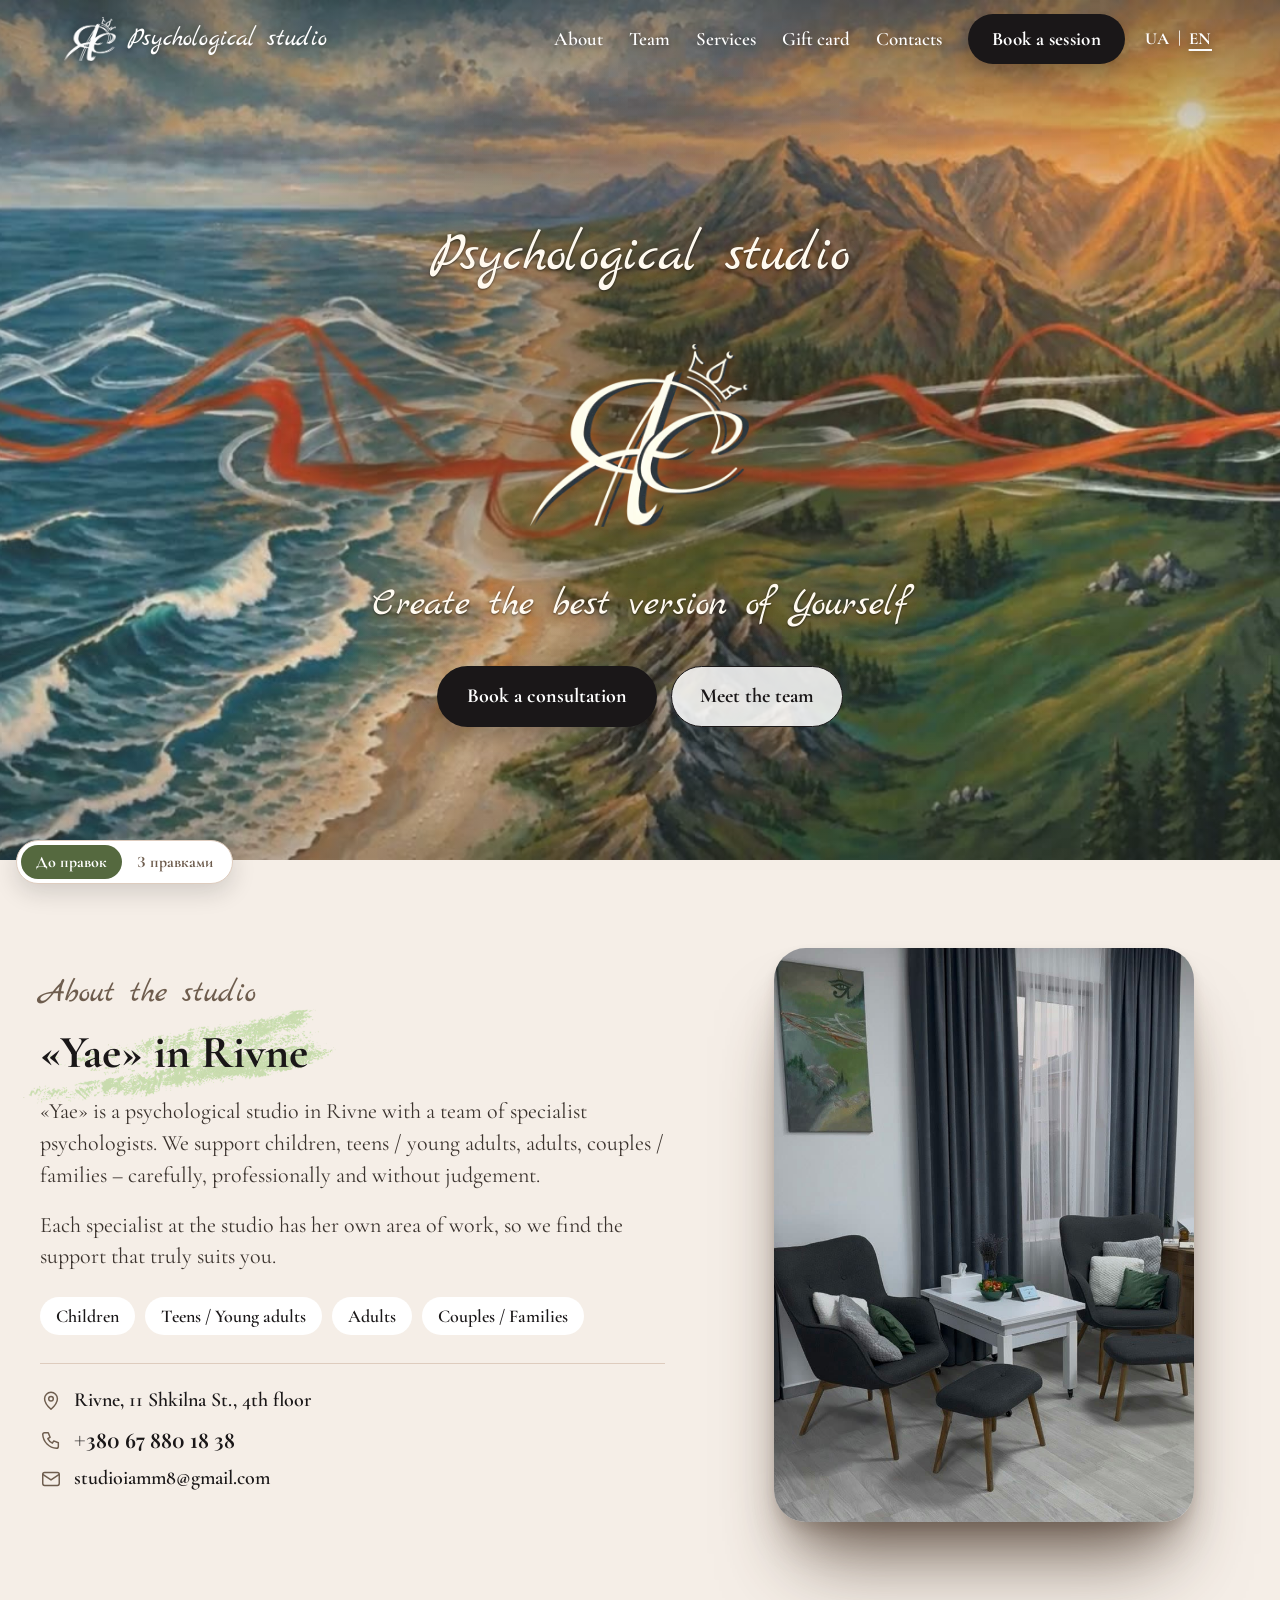
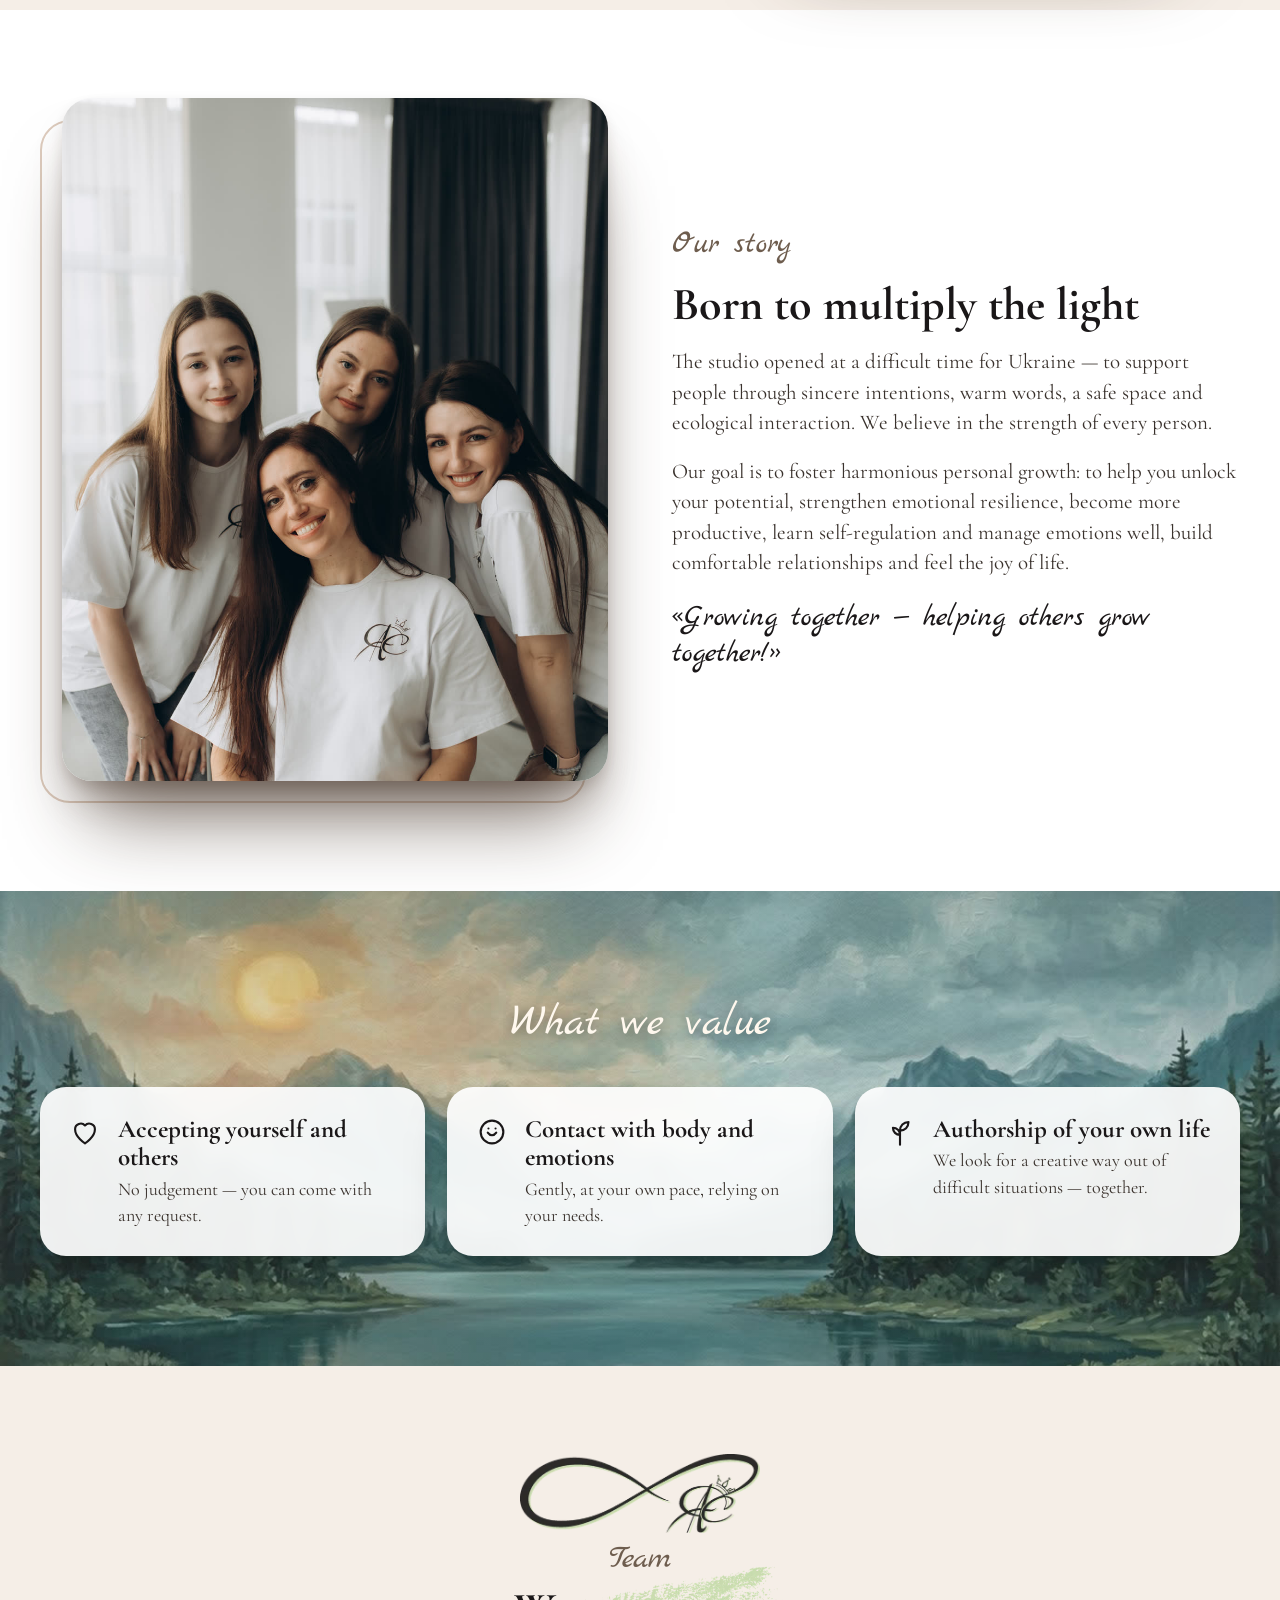
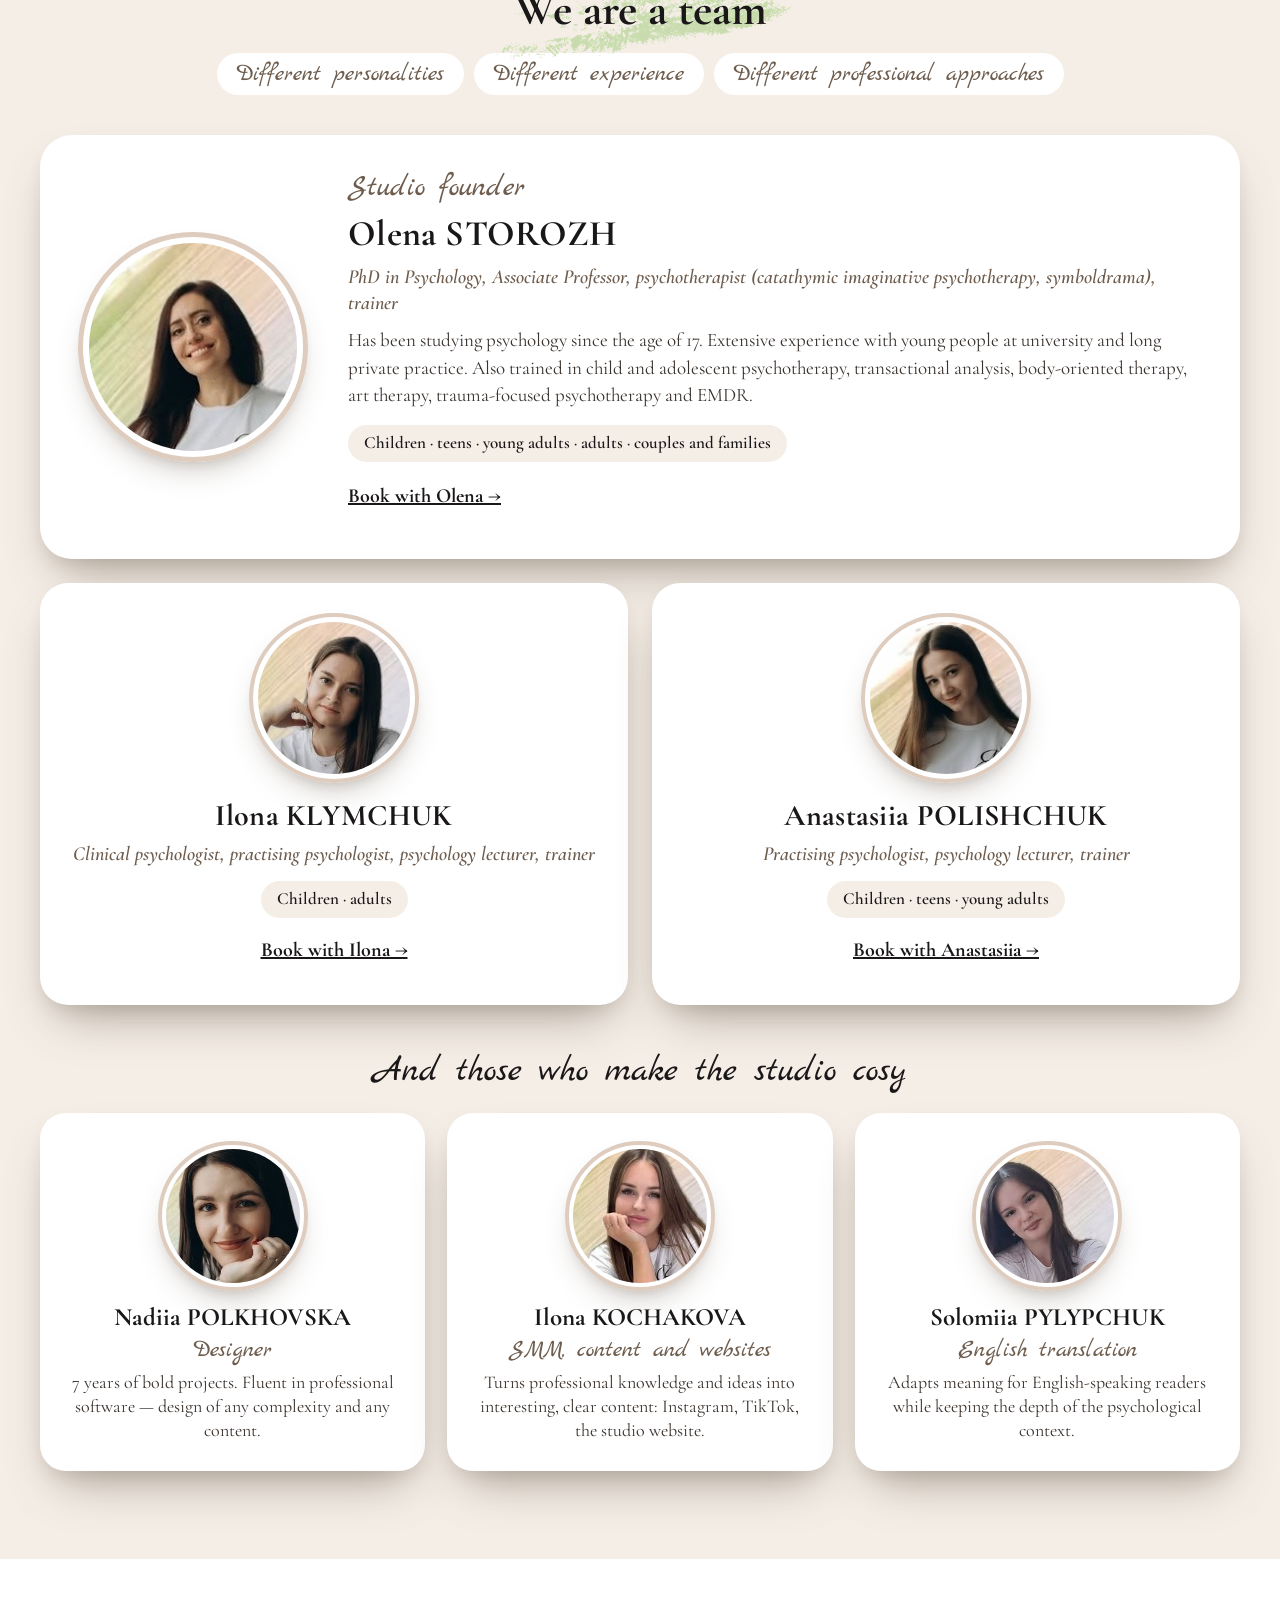
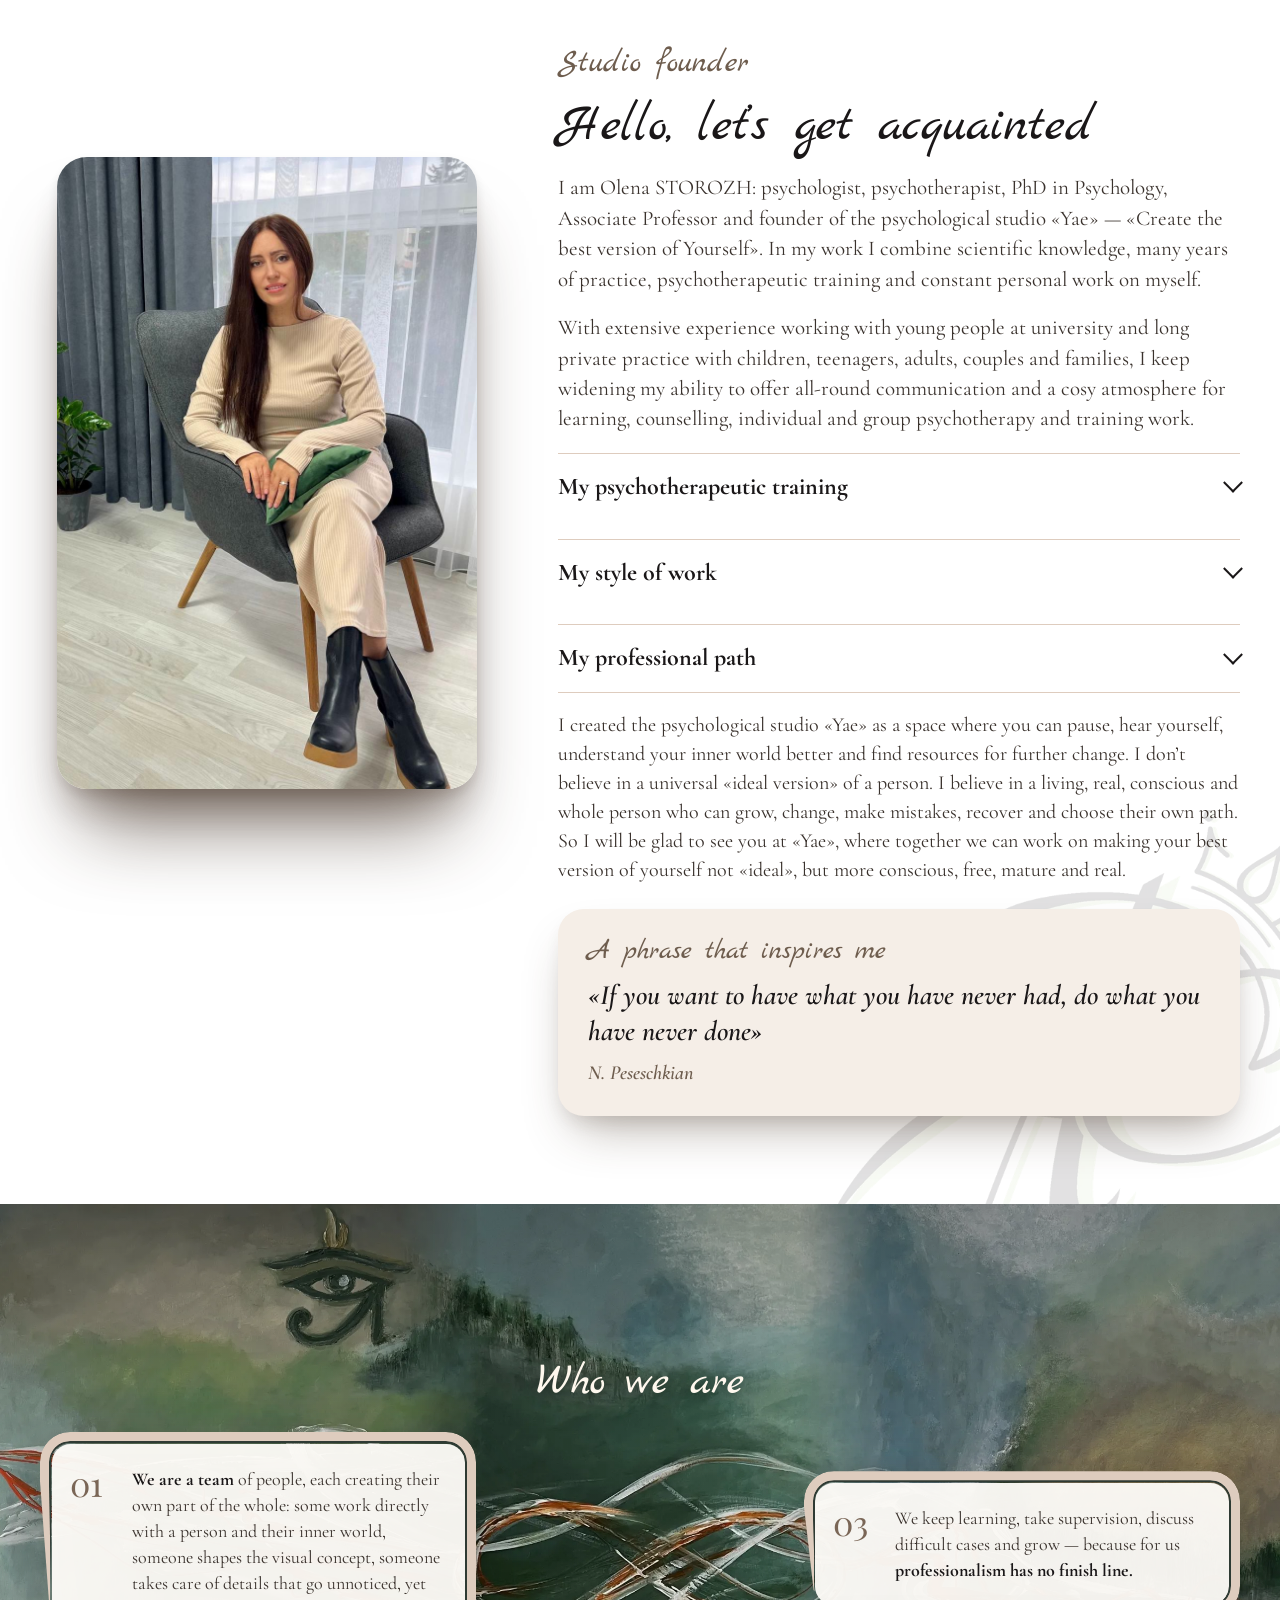
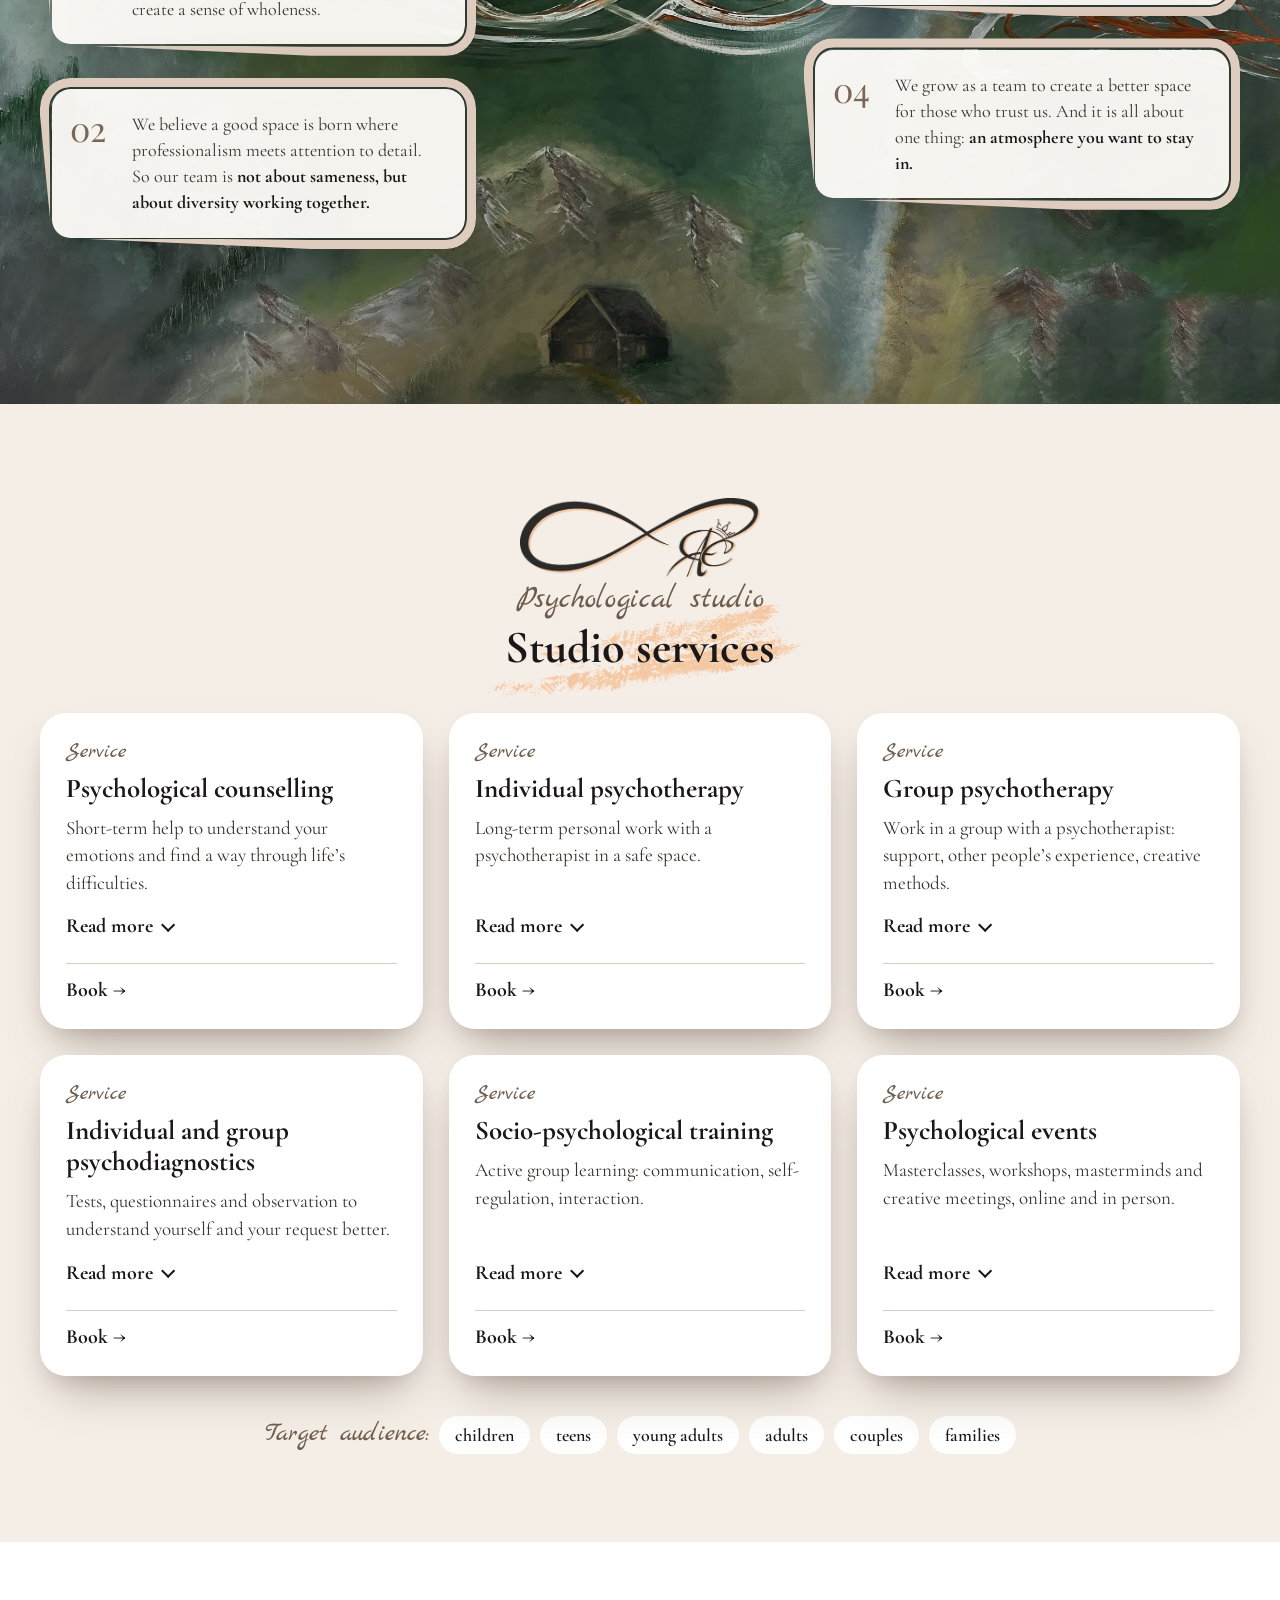
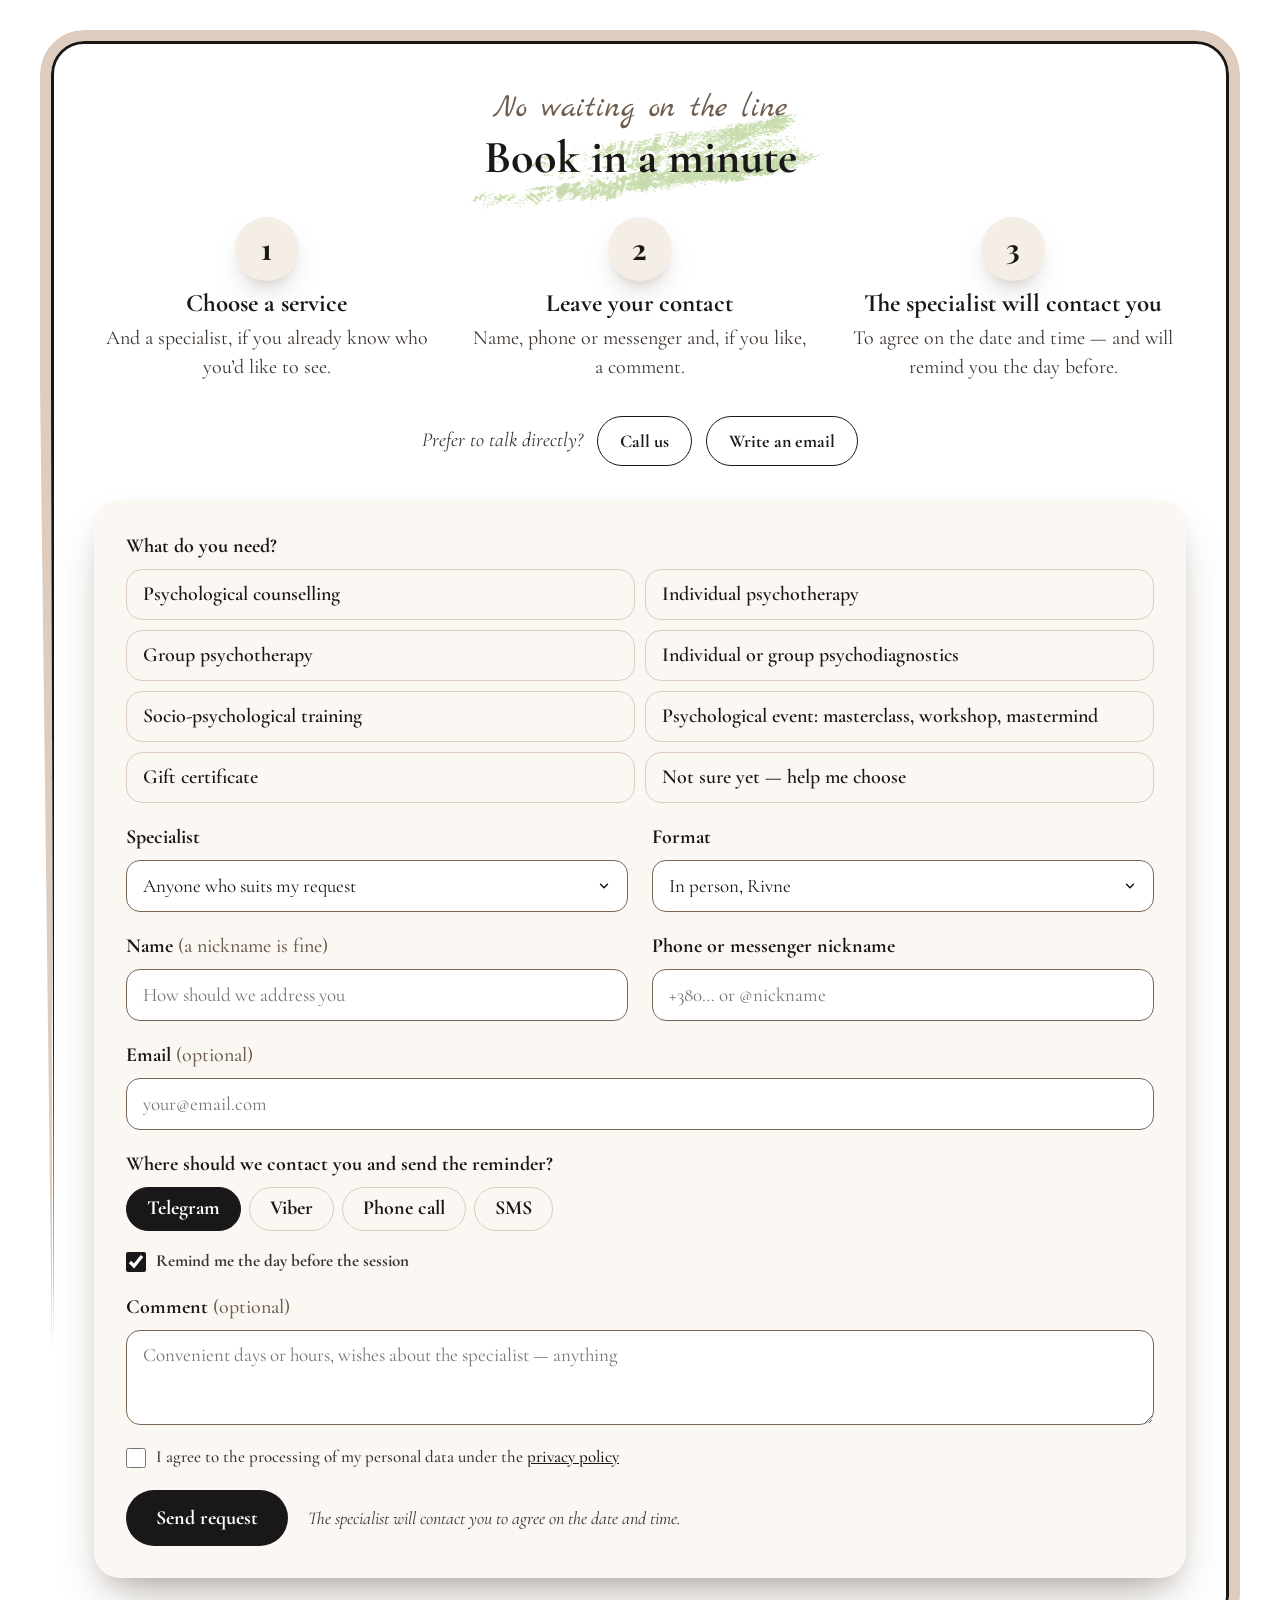
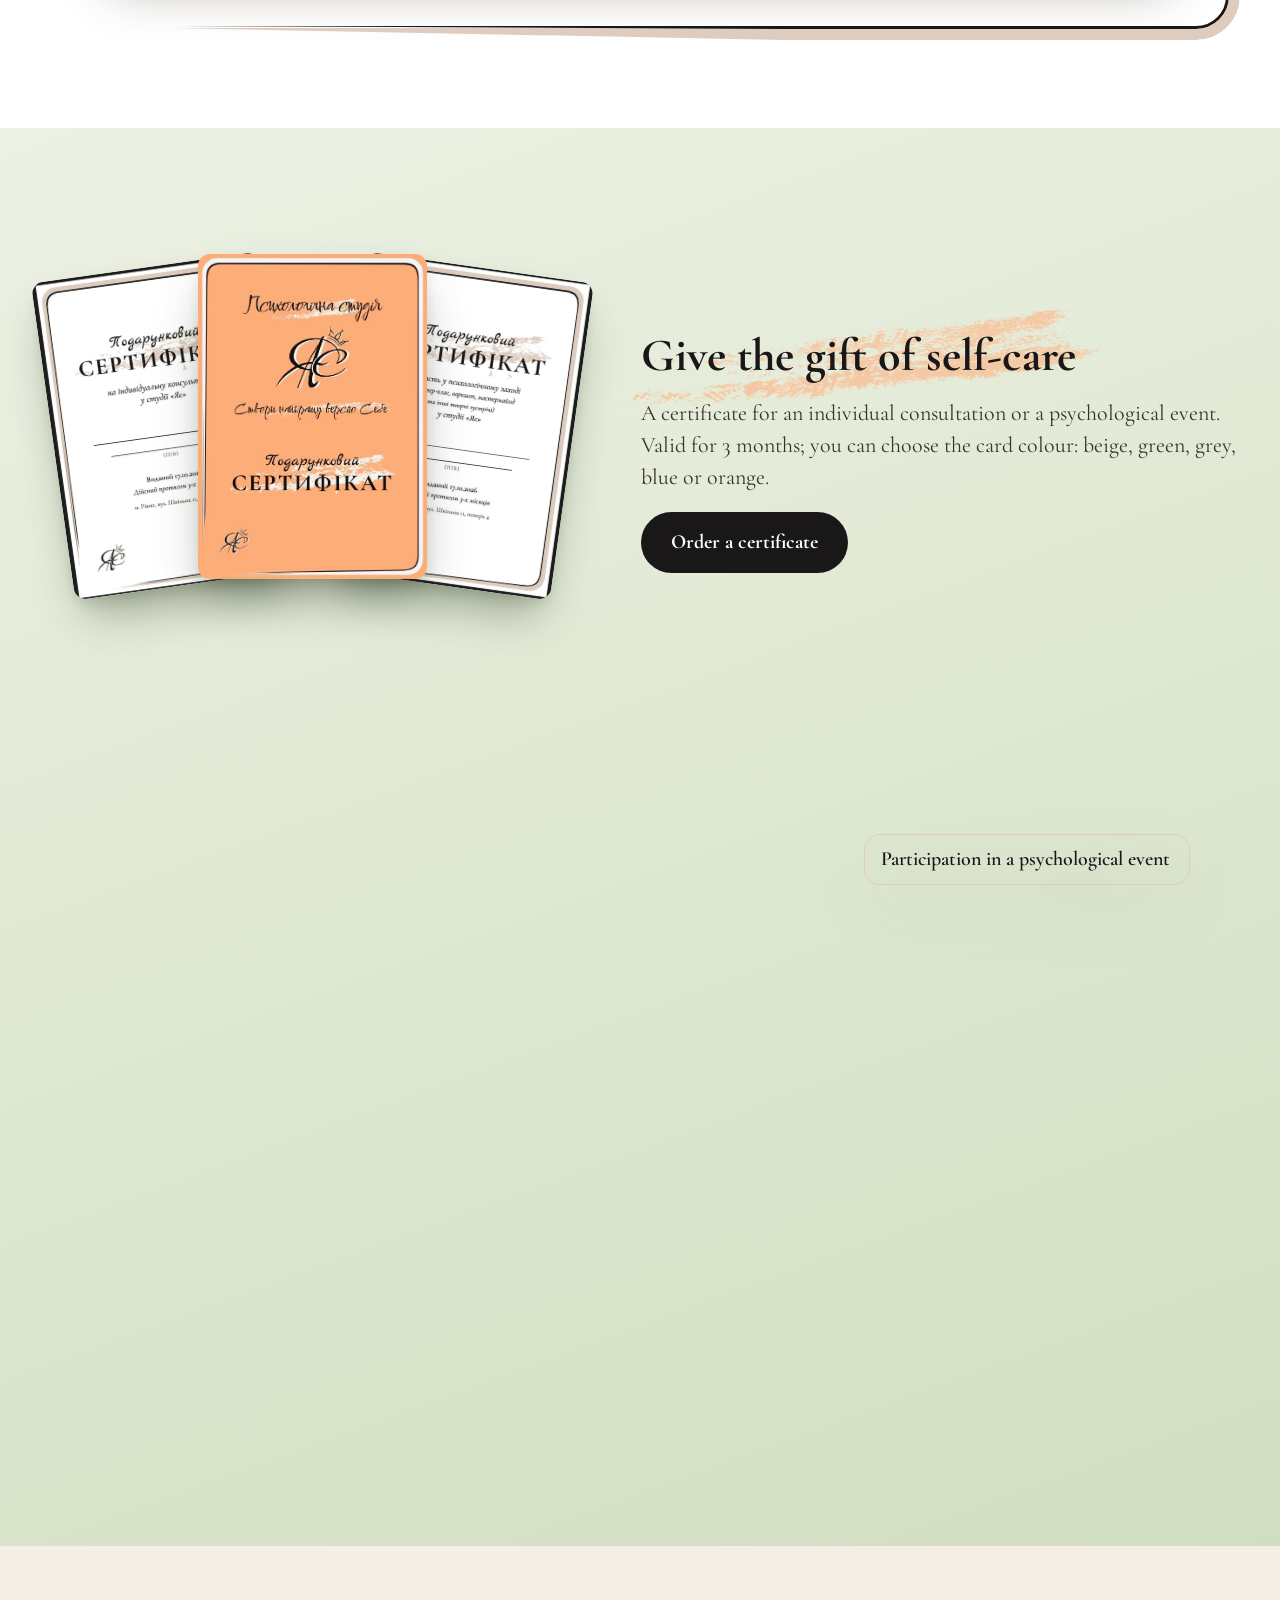
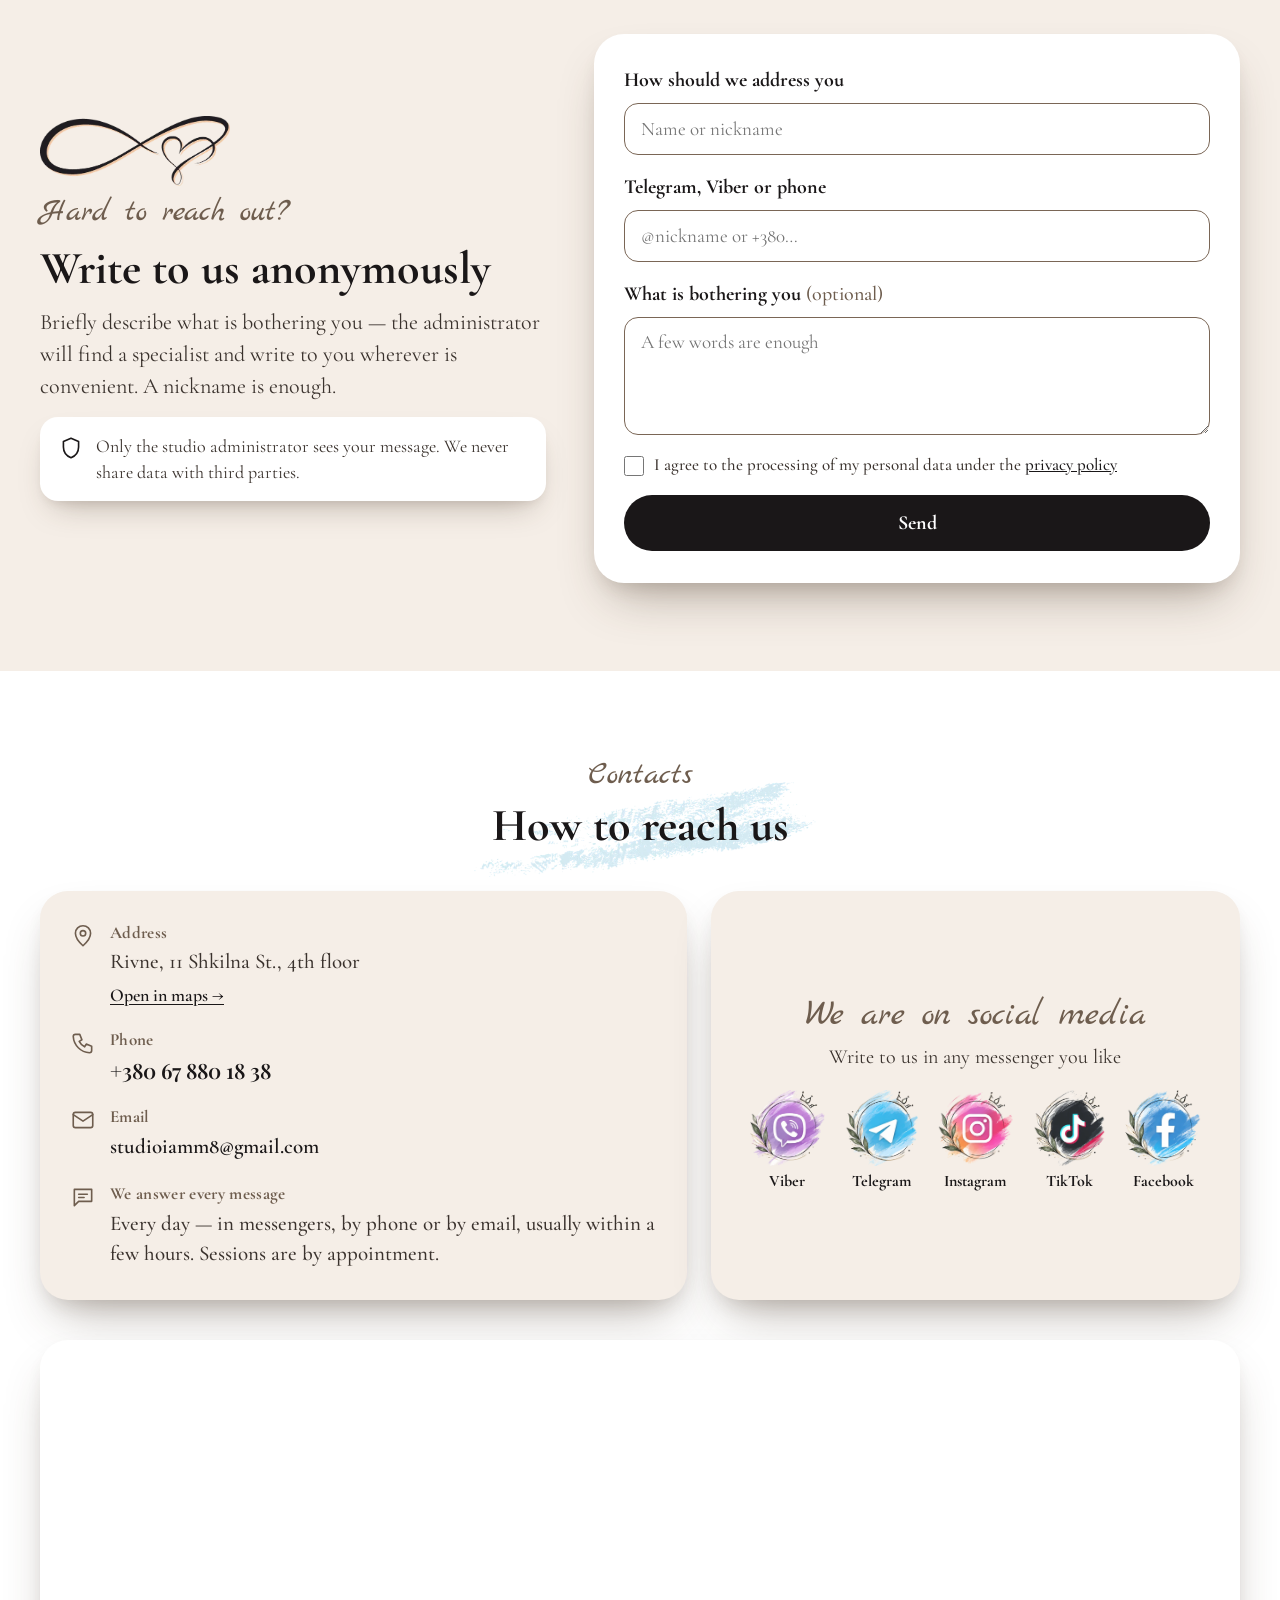
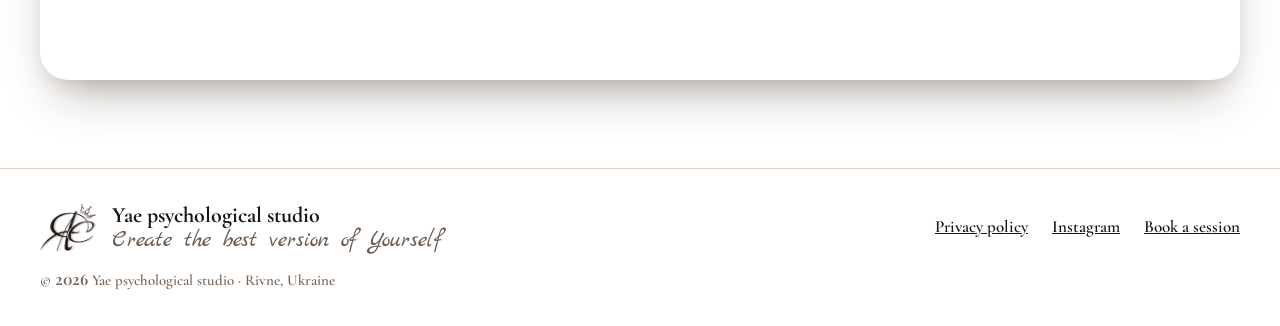
==== commit c3cfc9a0: "Custom domain studioiam.com.ua Co-Authored-By: Claude Opus 5.5 <noreply@anthropic.com>" ====
--- a/v1/index.html
+++ b/v1/index.html
@@ -8,11 +8,11 @@
 <meta property="og:title" content="Психологічна студія «Яє» — Рівне">
 <meta property="og:description" content="Створи найкращу версію Себе.">
 <meta property="og:type" content="website">
-<meta property="og:url" content="https://orik222.github.io/studio-yae/">
-<meta property="og:image" content="https://orik222.github.io/studio-yae/assets/team-full.jpg">
+<meta property="og:url" content="https://studioiam.com.ua/">
+<meta property="og:image" content="https://studioiam.com.ua/assets/team-full.jpg">
 <meta property="og:locale" content="uk_UA">
 <meta name="twitter:card" content="summary_large_image">
-<link rel="canonical" href="https://orik222.github.io/studio-yae/">
+<link rel="canonical" href="https://studioiam.com.ua/">
 <link rel="icon" href="../assets/logo.png">
 <link rel="preconnect" href="https://fonts.googleapis.com">
 <link rel="preconnect" href="https://fonts.gstatic.com" crossorigin>
